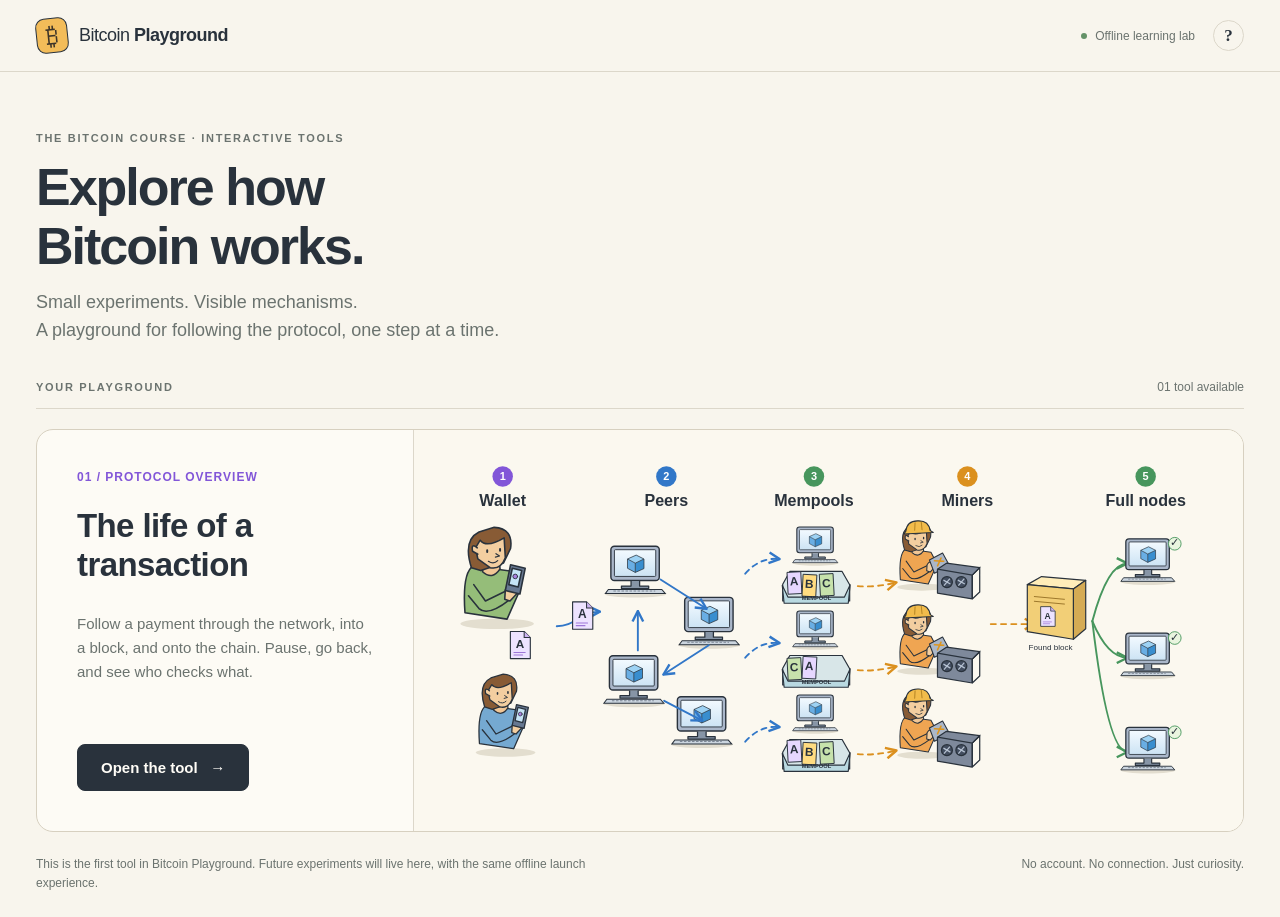
==== course-materials/bitcoin-playground/bitcoin-playground.html @ f492564c "Add offline Bitcoin Playground with animated transaction journey" ====
<!doctype html>
<html lang="en">
<head>
<!--
MIT License

Copyright (c) 2026 Davide Patti

Permission is hereby granted, free of charge, to any person obtaining a copy
of this software and associated documentation files (the "Software"), to deal
in the Software without restriction, including without limitation the rights
to use, copy, modify, merge, publish, distribute, sublicense, and/or sell
copies of the Software, and to permit persons to whom the Software is
furnished to do so, subject to the following conditions:

The above copyright notice and this permission notice shall be included in all
copies or substantial portions of the Software.

THE SOFTWARE IS PROVIDED "AS IS", WITHOUT WARRANTY OF ANY KIND, EXPRESS OR
IMPLIED, INCLUDING BUT NOT LIMITED TO THE WARRANTIES OF MERCHANTABILITY,
FITNESS FOR A PARTICULAR PURPOSE AND NONINFRINGEMENT. IN NO EVENT SHALL THE
AUTHORS OR COPYRIGHT HOLDERS BE LIABLE FOR ANY CLAIM, DAMAGES OR OTHER
LIABILITY, WHETHER IN AN ACTION OF CONTRACT, TORT OR OTHERWISE, ARISING FROM,
OUT OF OR IN CONNECTION WITH THE SOFTWARE OR THE USE OR OTHER DEALINGS IN THE
SOFTWARE.
-->
<meta charset="utf-8">
<meta name="viewport" content="width=device-width, initial-scale=1">
<meta http-equiv="Content-Security-Policy" content="default-src 'none'; script-src 'unsafe-inline'; style-src 'unsafe-inline'; img-src data:; connect-src 'none'; font-src 'none'; base-uri 'none'; form-action 'none'">
<meta name="color-scheme" content="light">
<title>Bitcoin Playground</title>
<style>:root{font-family:Arial,Helvetica,sans-serif;color:#29323c;background:#f8f5ed;font-synthesis:none;--paper:#f8f5ed;--ink:#29323c;--muted:#6b736f;--line:#dcd7ca;--purple:#8256d8;--accent:#8256d8;--wash:#eee6f8}
*{box-sizing:border-box}body{margin:0}button,a,select{-webkit-tap-highlight-color:transparent}button,select{font:inherit}button,a{touch-action:manipulation}button{cursor:pointer}a{color:inherit}button:disabled{cursor:default;opacity:.38}button:focus-visible,a:focus-visible,summary:focus-visible,select:focus-visible{outline:3px solid #3177c8;outline-offset:4px}button{border:1px solid var(--line);border-radius:8px;background:#fffdf7;color:var(--ink);padding:11px 17px;font-size:14px;font-weight:600;transition:background .15s,transform .15s}button:hover:not(:disabled){background:#eee8dc}button:active:not(:disabled){transform:translateY(1px)}.primary{background:var(--ink);color:#fffdf7;border-color:var(--ink)}.primary:hover:not(:disabled){background:#434e59}.quiet{background:transparent}.skip-link{position:absolute;z-index:20;left:12px;top:-90px;padding:12px;background:#fff}.skip-link:focus{top:10px}
.app-header{height:72px;padding:0 36px;display:flex;align-items:center;border-bottom:1px solid var(--line);gap:18px}.brand{display:flex;gap:11px;align-items:center;text-decoration:none;font-size:18px;letter-spacing:-.5px}.brand strong{font-weight:750}.brand-mark{display:grid;place-items:center;width:32px;height:35px;background:#f3bc59;color:#3d3429;border:1.5px solid var(--ink);border-radius:9px;transform:rotate(-6deg);font-size:25px;font-weight:700}.header-note{margin-left:auto;display:flex;align-items:center;gap:8px;font-size:12px;color:var(--muted)}.offline-dot{width:6px;height:6px;border-radius:50%;background:#649268}#help-button{padding:0;width:31px;height:31px;border-radius:50%;font-family:Georgia,serif;font-size:17px}main{max-width:1580px;margin:auto;padding:27px 36px 24px}main:focus{outline:0}.eyebrow{font-size:11px;line-height:1.4;font-weight:700;letter-spacing:1.7px;color:var(--muted);margin:0 0 12px}h1,h2,p{margin-top:0}h1{font-size:36px;letter-spacing:-1.15px;line-height:1.12;margin-bottom:13px}h2{font-size:26px;line-height:1.18;letter-spacing:-.6px}p{font-size:16px;line-height:1.58}.muted{color:var(--muted)}.hub-intro{padding:32px 0 28px;max-width:730px}.hub-intro h1{font-size:52px;letter-spacing:-2px}.hub-intro p:last-child{font-size:18px;color:var(--muted);max-width:560px;margin-bottom:0}.collection-label{display:flex;align-items:center;justify-content:space-between;border-bottom:1px solid var(--line);padding-bottom:13px;margin:7px 0 20px}.collection-label .eyebrow{margin:0}.collection-label span{color:var(--muted);font-size:12px}.tool-card{display:grid;grid-template-columns:minmax(275px, .75fr) 1.65fr;overflow:hidden;background:#fdfbf5;border:1px solid #d7d0c0;border-radius:17px}.tool-card-copy{padding:40px;display:flex;flex-direction:column;align-items:flex-start;border-right:1px solid var(--line)}.tool-card-copy h2{font-size:33px;max-width:260px}.tool-card-copy p{color:#6b736f;font-size:15px;margin-bottom:30px}.tool-card-copy .primary{margin-top:auto;font-size:15px;padding:14px 23px}.toy-number{font-size:12px;color:#8256d8;margin-bottom:23px;font-weight:700;letter-spacing:1px}.tool-card-art{padding:18px 20px;display:grid;align-items:center;background:#fbf8ef;overflow:hidden}.tool-card-art .scene-svg{width:100%;max-height:390px}.tool-card-art .scene-caption{display:none}.hub-bottom{display:flex;justify-content:space-between;padding-top:23px;gap:20px;font-size:12px;line-height:1.6;color:var(--muted)}.hub-bottom p{font-size:12px;margin:0;max-width:580px}
.tool-heading{display:flex;align-items:center;justify-content:space-between;gap:18px;margin:0 0 24px}.tool-heading h1{font-size:30px;margin-bottom:6px}.tool-heading .eyebrow{margin:0}.heading-actions{display:flex;gap:8px}.stepper{display:grid;grid-template-columns:repeat(9,1fr);margin-bottom:24px;border-bottom:1px solid var(--line);gap:6px}.step-tab{position:relative;border:0;border-radius:0;background:transparent;padding:0 2px 16px;text-align:left;color:var(--muted);font-size:12px;font-weight:500;display:flex;align-items:center;gap:8px;white-space:nowrap}.step-tab:hover:not(:disabled){background:transparent;color:var(--ink)}.step-tab::after{content:'';position:absolute;bottom:-1px;left:0;right:0;height:3px;background:transparent}.step-tab[aria-current="step"]::after{background:var(--accent)}.step-tab[aria-current="step"]{color:var(--ink);font-weight:700}.step-index{display:grid;place-items:center;width:25px;height:25px;border:1px solid #cbc6bb;border-radius:50%;font-size:11px;flex-shrink:0}.step-tab[aria-current="step"] .step-index{background:var(--accent);color:#fff;border-color:var(--accent)}.step-tab.complete .step-index{background:#e9e6dd;border-color:#e9e6dd}.workbench{display:grid;grid-template-columns:minmax(0,1fr) 300px;gap:26px;align-items:start}.canvas-wrap{background:#fffdf7;border:1.4px solid #cfc8b9;border-radius:15px;overflow:hidden}.canvas-meta{height:47px;display:flex;align-items:center;justify-content:space-between;padding:0 22px;border-bottom:1px solid #e7e1d4;gap:15px}.canvas-meta .eyebrow{font-size:10px;letter-spacing:1.05px;color:var(--accent);margin:0}.scene-position{color:#928c80;font-size:11px}.scene{min-height:395px;display:flex;align-items:center;justify-content:center;padding:5px 10px}.scene-svg{display:block;width:100%;height:auto;overflow:visible}.scene-svg text{fill:var(--ink);stroke:none}.scene-svg .label{font-size:19px;font-weight:700}.scene-svg .small-label{font-size:17px;font-weight:500}.scene-svg .hand-label{font-family:'Chalkboard SE','Comic Sans MS',Arial,sans-serif;font-size:22px;font-weight:700}.scene-svg .scene-caption{font-size:17px;font-weight:600;fill:#665f53}.scene-svg .big-number{font-size:28px;font-weight:700}.scene-svg .medium-number{font-size:25px;font-weight:700}.scene-svg .mono{font-family:Menlo,Consolas,monospace;font-size:17px}.scene-svg .stage-number{font-size:15px;font-weight:700;fill:white}.scene-svg .note-letter{font-size:25px;font-weight:700}.scene-svg .tray-label{font-size:12px;font-weight:700}.scene-svg .gate-label{font-size:14px}.scene-svg .tiny-check{font-size:13px;font-weight:700}.scene-svg .check-mark{font-size:24px;font-weight:700}.scene-legend{display:flex;align-items:center;gap:19px;padding:12px 22px;border-top:1px solid #e7e1d4;font-size:11px;color:#77736b;flex-wrap:wrap}.legend-item{display:flex;align-items:center;gap:6px}.legend-swatch{width:10px;height:10px;border:1px solid #8b76a5;border-radius:2px;background:#e6d7ff}.legend-swatch.blue{background:#bfdaef;border-color:#6e98b4}.legend-swatch.yellow{background:#f7daa0;border-color:#bdaa68}.narration{padding:6px 0}.narration .eyebrow{color:var(--accent);margin-bottom:11px}.narration h2{font-size:27px;margin-bottom:17px}.narration>p{color:#616a64;font-size:15px;line-height:1.65;margin-bottom:21px}.takeaway{padding:12px 0 12px 16px;border-left:3px solid var(--accent);font-size:14px;font-weight:600;line-height:1.6}.tx-status{border-top:1px solid var(--line);margin-top:22px;padding-top:17px}.tx-status .eyebrow{margin-bottom:10px;color:var(--muted);font-size:10px;letter-spacing:1.2px}.status-value{font-size:18px;font-weight:700;display:flex;align-items:center;gap:8px}.tx-dot{height:9px;width:9px;background:var(--accent);border-radius:50%}.tx-status dl{display:flex;gap:23px;margin:14px 0 0;font-size:12px}.tx-status dt{color:var(--muted);margin-bottom:5px}.tx-status dd{margin:0;font-weight:600}.scene-experiment{padding:14px 20px;min-height:54px;display:flex;align-items:center;justify-content:center;gap:11px;border-top:1px solid #e7e1d4;flex-wrap:wrap}.scene-experiment:empty{display:none}.scene-experiment button{font-size:12px;padding:9px 13px}.scene-experiment button[aria-pressed="true"]{border-color:var(--accent);background:var(--wash)}.experiment-label{font-size:12px;color:var(--muted);margin-right:2px}.transport{display:flex;align-items:center;justify-content:space-between;gap:20px;margin-top:22px}.transport-main{display:flex;align-items:center;gap:9px}.transport-main button{min-width:94px}.transport .primary{min-width:140px}.transport-options{display:flex;align-items:center;gap:16px;color:var(--muted);font-size:12px}.transport-options select{color:var(--ink);border:1px solid var(--line);background:transparent;border-radius:6px;padding:7px 8px;margin-left:5px}.keyboard-hint{font-size:11px}.progress-track{height:2px;background:#e5dfd1;margin-top:19px;overflow:hidden}.progress-fill{height:100%;background:var(--accent);width:0;transition:width .08s linear}.teaching-detail{margin-top:20px;max-width:1050px;font-size:13px;color:var(--muted)}.teaching-detail summary{cursor:pointer;font-size:12px;font-weight:600;color:#5c6660}.teaching-detail p{font-size:13px;line-height:1.65;margin:13px 0 0;max-width:940px}.tool-footer{display:flex;justify-content:space-between;margin-top:20px;color:#898578;font-size:10px;gap:12px}.check-row{animation:appear .5s both}.appear{animation:appear .7s both}@keyframes appear{from{opacity:0;transform:translateY(5px)}to{opacity:1;transform:translateY(0)}}.motion-paused *{animation-play-state:paused!important}
dialog{border:1px solid #c9c1b1;border-radius:17px;padding:35px;max-width:560px;width:calc(100% - 36px);color:var(--ink);background:var(--paper);box-shadow:0 25px 100px #29323c33}dialog::backdrop{background:#292a2866;backdrop-filter:blur(3px)}dialog h2{font-size:29px}.dialog-close{float:right;padding:0;font-size:25px;width:30px;height:30px;background:none;border:0;margin:-16px -12px 0 0}.shortcuts{display:grid;grid-template-columns:105px 1fr;gap:12px;font-size:13px;padding:20px 0;border-top:1px solid var(--line);border-bottom:1px solid var(--line)}.shortcuts dt{font-family:Menlo,monospace}.shortcuts dd{margin:0;color:var(--muted)}.fine-print{font-size:12px;color:var(--muted);line-height:1.6;margin-bottom:0}.fullscreen .app-header{display:none}.fullscreen main{padding-top:18px}.fullscreen .keyboard-hint{display:none}noscript{display:block;padding:30px}
@media(min-width:1600px){.scene{min-height:470px}.narration{padding-top:19px}.narration>p{font-size:16px}}
@media(max-width:1120px){main{padding:24px}.app-header{padding:0 24px}.workbench{grid-template-columns:minmax(0,1fr) 260px;gap:20px}.scene{min-height:340px;padding:20px 8px}.step-tab{font-size:10px;gap:5px}.step-index{width:22px;height:22px}.narration h2{font-size:24px}.narration>p{font-size:14px}.tool-card-copy{padding:30px}.tool-card-copy h2{font-size:29px}.keyboard-hint{display:none}}
@media(max-width:850px){.workbench{grid-template-columns:1fr}.narration{display:grid;grid-template-columns:1fr 1fr;gap:0 25px}.narration .eyebrow,.narration h2{grid-column:1/-1}.narration h2{margin-bottom:12px}.tx-status{margin-top:0;grid-column:2;grid-row:3/5;border-top:0;padding-top:0}.takeaway{grid-column:1}.scene{min-height:0;padding:10px}.tool-heading h1{font-size:26px}.step-tab{display:flex;flex-direction:column;gap:6px;text-align:center;font-size:9px}.stepper{gap:0}.tool-card{grid-template-columns:1fr}.tool-card-copy{border-right:0;border-bottom:1px solid var(--line);padding:26px}.tool-card-copy h2{max-width:none}.tool-card-copy p{margin-bottom:20px}.tool-card-art{min-height:220px}.hub-intro h1{font-size:42px}.hub-intro{padding-top:15px}.tool-card-copy h2{font-size:30px}.transport{gap:15px;flex-wrap:wrap}.transport-options{margin-left:auto}.canvas-meta{height:42px}}
@media(max-width:520px){main{padding:20px 14px}.app-header{height:60px;padding:0 15px}.brand{font-size:16px}.header-note{display:none}#help-button{margin-left:auto}.tool-heading{align-items:flex-start;margin-bottom:20px}.tool-heading h1{font-size:23px;max-width:190px}.heading-actions button{padding:8px 10px;font-size:11px}#fullscreen{display:none}.step-tab{font-size:8px}.step-index{width:24px;height:24px}.workbench{gap:20px}.narration{display:block}.tx-status{margin-top:20px;border-top:1px solid var(--line);padding-top:15px}.scene-legend{padding:10px 14px;font-size:9px;gap:11px}.canvas-meta{padding:0 13px}.canvas-meta .eyebrow{font-size:8px;letter-spacing:.7px}.scene-position{font-size:9px}.transport-main{width:100%;gap:7px}.transport-main button{min-width:0;flex:1;font-size:12px;padding:12px 10px}.transport-main .primary{min-width:0;flex:1.3}.transport-options{width:100%;justify-content:space-between}.hub-bottom{display:block}.hub-bottom>span{display:block;margin-top:10px}.hub-intro h1{font-size:37px}.tool-footer{flex-direction:column;gap:6px}.scene-experiment{padding:10px}.experiment-label{width:100%;text-align:center}.hub-intro p:last-child{font-size:16px}}
@media(prefers-reduced-motion:reduce){*,*::before,*::after{animation-duration:.001ms!important;transition:none!important;scroll-behavior:auto!important}}
@media(min-width:851px){.scene{height:clamp(300px,43vh,430px);min-height:0}.scene>.scene-svg{height:100%;width:100%}}
</style>
</head>
<body>
<a class="skip-link" href="#main">Skip to content</a>
<header class="app-header">
  <a class="brand" href="#hub" aria-label="Bitcoin Playground home"><span class="brand-mark" aria-hidden="true">₿</span><span>Bitcoin <strong>Playground</strong></span></a>
  <span class="header-note"><span class="offline-dot"></span> Offline learning lab</span>
  <button class="quiet" id="help-button" aria-label="Help and keyboard shortcuts">?</button>
</header>
<main id="main" tabindex="-1"></main>
<noscript>Bitcoin Playground needs JavaScript enabled in your browser. It runs entirely offline.</noscript>
<dialog id="help-dialog" aria-labelledby="help-title">
  <form method="dialog"><button class="dialog-close" aria-label="Close help">×</button></form>
  <p class="eyebrow">BITCOIN PLAYGROUND</p><h2 id="help-title">A small lab for big ideas.</h2>
  <p>Follow the transaction with <strong>Next</strong>, return with <strong>Back</strong>, or select any numbered stage. Play walks through the full sequence. Replay animates only the current stage.</p>
  <dl class="shortcuts"><dt>← / →</dt><dd>Previous / next stage</dd><dt>Space</dt><dd>Play / pause the walkthrough</dd><dt>R</dt><dd>Replay the current stage</dd><dt>Home / End</dt><dd>First / last stage</dd><dt>Esc</dt><dd>Close this help</dd></dl>
  <p class="fine-print">This is a teaching simulation of the M 1.3 protocol overview, slides 25–33. No coins, keys, network connections, or Bitcoin software are involved. Time is compressed. The proof-of-work example hashes a toy header, not a live block.</p>
</dialog>
<script>/* Deterministic teaching model. No network, keys, wallet, or Bitcoin RPC. */
(function (root) {
  'use strict';
  const TX = Object.freeze({id:'TX A', input:100000, payment:60000, change:39000, fee:1000, outpoint:'prior-tx:0'});
  const stages = [
    {name:'The whole picture',short:'Overview',slide:25,color:'purple',layer:'Bitcoin system overview',title:'One transaction. Many independent decisions.',description:'Follow Alice’s payment to Bob through wallets, peers, miners, and full nodes. Each actor has a local view. Shared history emerges from validation and proof-of-work chain selection.',takeaway:'Keep your eye on the purple transaction slip.',detail:'The diagram groups roles for clarity. In practice, one machine can perform several roles, and a wallet can connect to its own full node.'},
    {name:'Create & sign',short:'Wallet',slide:26,color:'purple',layer:'Wallet / application',title:'Alice creates and authorizes a payment.',description:'Her wallet selects a 100,000 satoshi UTXO, creates 60,000 sats for Bob and 39,000 sats of change, and signs the spend. The remaining 1,000 sats are the transaction fee.',takeaway:'The signature authorizes a proposed spend. It does not confirm it.',detail:'Inputs reference exact prior outputs (txid:vout). Outputs specify amounts and locking conditions. This example assumes a signature committing to the full transaction. No real private keys or signatures are generated here.'},
    {name:'Validate & relay',short:'Relay',slide:27,color:'blue',layer:'P2P relay + node policy',title:'A peer checks it, then tells its neighbors.',description:'Alice sends the signed transaction to a peer. Receiving nodes check it against their local state and admission policy before accepting and relaying it. The purple slips are copies of the same transaction.',takeaway:'Relaying a transaction does not establish a shared ordering.',detail:'The introductory exchange is announcement → request → transaction (inv → getdata → tx). This is a schematic, not a packet trace. Modern relay may use witness transaction identifiers. Conflicting spends can arrive in different orders at different peers.'},
    {name:'Local mempools',short:'Mempools',slide:28,color:'green',layer:'Node policy / implementation',title:'Each node has its own waiting room.',description:'Accepted, unconfirmed transactions wait in a node’s local mempool. Some peers already have Alice’s payment; another has not received it yet. Other transactions and their arrival order can differ too.',takeaway:'There is no global mempool. Local acceptance is not confirmation.',detail:'Admission, replacement, expiry, and eviction are local policy. The trays are snapshots, not a consensus ordering. The background slips B, C, and D are unrelated transactions, not conflicting spends.'},
    {name:'Build a candidate',short:'Candidate',slide:29,color:'orange',layer:'Miner selection + consensus structure',title:'A miner assembles a candidate block.',description:'A miner selects transactions from its local view, puts the coinbase first, and commits to the ordered transactions with a Merkle root. The header also links to the previous block.',takeaway:'A candidate is local and replaceable. Inclusion is the miner’s choice.',detail:'A Bitcoin header is 80 bytes: version, previous block hash, Merkle root, time, nBits, and nonce. Selection depends on fees, dependencies, and local policy. A block can have at most 4,000,000 weight units. The coinbase can claim at most the allowed subsidy plus included fees.'},
    {name:'Find proof of work',short:'Mine',slide:30,color:'orange',layer:'Bitcoin consensus',title:'Many hash attempts. One qualifying header.',description:'Miners change their candidate headers and try again. A valid proof of work has a numeric double-SHA256 hash at or below the target. The small example below uses a deliberately easy target.',takeaway:'Work is costly to find and easy to check. Success time is random.',detail:'This toy actually double-hashes a fixed 80-byte example header and varies its nonce. It is not a valid network block: the transactions, Merkle field, and target are illustrative. Bitcoin compares the full 256-bit numeric hash. There is no mining-progress percentage or predictable number of attempts.'},
    {name:'Relay the block',short:'Block relay',slide:31,color:'blue',layer:'P2P block relay',title:'The found block travels to other nodes.',description:'The successful miner announces its block. Peers obtain the data and pass it onward. A receiving node still needs to check the block before treating it as part of its accepted history.',takeaway:'Receiving a block is different from accepting it.',detail:'Compact block relay can reuse transactions a peer already has, requesting missing ones. Faster propagation reduces stale-block risk; it does not change validity rules. The animation compresses network delays.'},
    {name:'Verify independently',short:'Verify',slide:32,color:'green',layer:'Bitcoin consensus',title:'Every full node repeats the checks.',description:'Each full node checks the header and target, the transaction commitments, the spends and their authorization, and the block’s limits and coinbase reward. Proof of work alone is insufficient.',takeaway:'A mined block with invalid transactions is rejected.',detail:'Input existence and authorization are checked in the block’s branch context, including earlier transactions in the block. A valid block may still belong to a side branch. Try the invalid-block example: its proof of work is assumed valid, but an unauthorized spend makes the entire block invalid.'},
    {name:'Extend the chain',short:'History',slide:33,color:'red',layer:'Bitcoin consensus',title:'Follow the valid chain with the most work.',description:'Alice’s transaction receives its first confirmation when its block joins a node’s active chain. Descendant blocks add confirmations. A competing valid branch with more accumulated work can replace that history.',takeaway:'Confirmations reduce reversal risk; they do not create absolute finality.',detail:'Chain selection compares cumulative work among valid chains, not a vote or merely a block count. The branch exercise uses equal work per block for legibility. Its reorganization leaves TX A unspent on the new branch, so this simplified node readmits it to its mempool; real readmission also depends on validity and policy.'}
  ].map(Object.freeze);

  // SHA-256, including padding and big-endian message words (FIPS 180-4).
  const K=[0x428a2f98,0x71374491,0xb5c0fbcf,0xe9b5dba5,0x3956c25b,0x59f111f1,0x923f82a4,0xab1c5ed5,0xd807aa98,0x12835b01,0x243185be,0x550c7dc3,0x72be5d74,0x80deb1fe,0x9bdc06a7,0xc19bf174,0xe49b69c1,0xefbe4786,0x0fc19dc6,0x240ca1cc,0x2de92c6f,0x4a7484aa,0x5cb0a9dc,0x76f988da,0x983e5152,0xa831c66d,0xb00327c8,0xbf597fc7,0xc6e00bf3,0xd5a79147,0x06ca6351,0x14292967,0x27b70a85,0x2e1b2138,0x4d2c6dfc,0x53380d13,0x650a7354,0x766a0abb,0x81c2c92e,0x92722c85,0xa2bfe8a1,0xa81a664b,0xc24b8b70,0xc76c51a3,0xd192e819,0xd6990624,0xf40e3585,0x106aa070,0x19a4c116,0x1e376c08,0x2748774c,0x34b0bcb5,0x391c0cb3,0x4ed8aa4a,0x5b9cca4f,0x682e6ff3,0x748f82ee,0x78a5636f,0x84c87814,0x8cc70208,0x90befffa,0xa4506ceb,0xbef9a3f7,0xc67178f2];
  const rotr=(x,n)=>(x>>>n)|(x<<(32-n));
  function sha256(input){
    const length=input.length, padded=new Uint8Array(Math.ceil((length+9)/64)*64);
    padded.set(input);padded[length]=128;
    const dv=new DataView(padded.buffer);dv.setUint32(padded.length-4,length*8);
    const h=[0x6a09e667,0xbb67ae85,0x3c6ef372,0xa54ff53a,0x510e527f,0x9b05688c,0x1f83d9ab,0x5be0cd19];
    for(let off=0;off<padded.length;off+=64){
      const w=new Uint32Array(64);
      for(let i=0;i<16;i++)w[i]=dv.getUint32(off+4*i);
      for(let i=16;i<64;i++){const a=w[i-15],b=w[i-2];w[i]=(w[i-16]+(rotr(a,7)^rotr(a,18)^(a>>>3))+w[i-7]+(rotr(b,17)^rotr(b,19)^(b>>>10)))>>>0;}
      let [a,b,c,d,e,f,g,hh]=h;
      for(let i=0;i<64;i++){const t1=(hh+(rotr(e,6)^rotr(e,11)^rotr(e,25))+((e&f)^(~e&g))+K[i]+w[i])>>>0;const t2=((rotr(a,2)^rotr(a,13)^rotr(a,22))+((a&b)^(a&c)^(b&c)))>>>0;hh=g;g=f;f=e;e=(d+t1)>>>0;d=c;c=b;b=a;a=(t1+t2)>>>0;}
      [a,b,c,d,e,f,g,hh].forEach((v,i)=>{h[i]=(h[i]+v)>>>0;});
    }
    const out=new Uint8Array(32),v=new DataView(out.buffer);h.forEach((n,i)=>v.setUint32(4*i,n));return out;
  }
  const hex=bytes=>Array.from(bytes,b=>b.toString(16).padStart(2,'0')).join('');
  const TARGET='0fffff'+'0'.repeat(58); // compact nBits 0x200fffff
  function header(nonce){
    const b=new Uint8Array(80),v=new DataView(b.buffer);
    v.setUint32(0,0x20000000,true);
    for(let i=4;i<68;i++)b[i]=(i*17+11)%256;
    v.setUint32(68,1700000000,true);v.setUint32(72,0x200fffff,true);v.setUint32(76,nonce,true);return b;
  }
  function hashAttempt(nonce){const hash=hex(sha256(sha256(header(nonce))).reverse());return Object.freeze({nonce,hash,valid:hash<=TARGET});}
  const trials=[];
  for(let nonce=0;nonce<4096;nonce++){const trial=hashAttempt(nonce);trials.push(trial);if(trial.valid)break;}
  if(!trials.at(-1).valid)throw new Error('The deterministic example needs a winning hash.');
  function snapshot(step,options={}){
    step=Math.max(0,Math.min(8,Number.isFinite(step)?Math.floor(step):0));
    const invalid=step===7&&Boolean(options.invalid);
    const reorg=step===8&&Boolean(options.reorg);
    const descendants=step===8?Math.max(0,Math.min(3,Number(options.descendants)||0)):0;
    const confirmations=step===8&&!reorg?1+descendants:0;
    const status=step===0?'Not created':step===1?'Signed proposal':step===2?'Relaying':step===3?'Unconfirmed':step===4?'In a candidate':step===5?'Proof of work found':step===6?'Block received':invalid?'Block rejected':step===7?'Block valid':reorg?'Unconfirmed again':'Confirmed';
    return {step,tx:TX,status,confirmations,invalid,reorg,descendants,accepted:step===8&&!reorg,
      mempools:step<2?[[],[],[],[]]:step===2?[['A'],['A'],[],['A']]:step===8&&!reorg?[['B','C'],['C'],['D','B'],['B']]:[['A','B','C'],['B','A'],['C','D'],['C','A','B']],
      candidate:step>=4?['coinbase','A','B']:[],branchWork:{main:2+descendants,rival:3+descendants},
      checks:step>=7?[{label:'Header & proof of work',ok:true},{label:'Transaction commitments',ok:true},{label:'Unspent inputs & authorization',ok:!invalid},{label:'Block limits & reward',ok:true}]:[]};
  }
  const api={TX,stages,sha256,hex,header,hashAttempt,trials,TARGET,snapshot};
  if(typeof module!=='undefined'&&module.exports)module.exports=api;
  root.PlaygroundProtocol=api;
})(typeof window!=='undefined'?window:globalThis);
</script>
<script>/* Original SVG illustrations. Shared primitives keep future toys visually related. */
(function(root){
  'use strict';
  const ink='#29323c', colors={purple:'#8256d8',blue:'#3177c8',green:'#47965d',orange:'#db901e',red:'#ce5750'};
  const esc=s=>String(s).replace(/[&<>"']/g,c=>({'&':'&amp;','<':'&lt;','>':'&gt;','"':'&quot;',"'":'&#39;'}[c]));
  const text=(x,y,s,cls='label',extra='')=>`<text x="${x}" y="${y}" class="${cls}" ${extra}>${esc(s)}</text>`;
  const lines=(x,y,items,cls='label',gap=25)=>items.map((s,i)=>text(x,y+i*gap,s,cls)).join('');
  function defs(){return `<defs>
    <marker id="arrow" viewBox="0 0 10 10" refX="9" refY="5" markerWidth="7" markerHeight="7" orient="auto-start-reverse"><path d="M1 1 9 5 1 9" fill="none" stroke="context-stroke" stroke-width="1.8" stroke-linejoin="round"/></marker>
    <linearGradient id="screen" x2="0" y2="1"><stop stop-color="#f3faff"/><stop offset="1" stop-color="#cce3f4"/></linearGradient>
    <linearGradient id="paper" x2="0" y2="1"><stop stop-color="#fffef8"/><stop offset="1" stop-color="#fbf1d9"/></linearGradient>
    <symbol id="cube" viewBox="0 0 64 68"><path d="M5 17 34 4 60 17 31 31Z" fill="#9dd2f4"/><path d="M5 17 31 31 31 62 5 48Z" fill="#69aee4"/><path d="M31 31 60 17 60 49 31 62Z" fill="#398ecf"/><path d="M5 17 34 4 60 17 60 49 31 62 5 48Z M5 17 31 31 60 17 M31 31V62" fill="none" stroke="${ink}" stroke-width="2.5" stroke-linejoin="round"/></symbol>
    <symbol id="slip" viewBox="0 0 48 60"><path d="M5 3H32L44 15V56H5Z" fill="#ede3ff" stroke="${ink}" stroke-width="2.2" stroke-linejoin="round"/><path d="M32 3V15H44" fill="#cdb4f1" stroke="${ink}" stroke-width="2"/><text x="24" y="35" font-size="23" text-anchor="middle" fill="#7543c1" font-family="Arial" font-weight="700">A</text><path d="M12 44H34M12 49H29" stroke="#9d76d7" stroke-width="2" stroke-linecap="round"/></symbol>
  </defs>`;}
  function svg(content,title='Bitcoin transaction journey'){return `<svg class="scene-svg" viewBox="0 0 1080 500" role="img" aria-label="${esc(title)}" xmlns="http://www.w3.org/2000/svg">${defs()}${content}</svg>`;}
  function arrow(id,d,color='blue',dashed=false){return `<path id="${id}" d="${d}" fill="none" stroke="${colors[color]||color}" stroke-width="2.6" stroke-linecap="round" ${dashed?'stroke-dasharray="7 7"':''} marker-end="url(#arrow)"/>`;}
  function packet(path,delay=0,type='tx',dur=1.7){return `<g class="traveller" opacity="0"><animate attributeName="opacity" values="0;1;1;0" keyTimes="0;0.03;0.94;1" dur="${dur}s" begin="${delay}s" fill="freeze"/><animateMotion dur="${dur}s" begin="${delay}s" fill="freeze"><mpath href="#${path}"/></animateMotion>${type==='tx'?'<use href="#slip" x="-17" y="-22" width="34" height="43"/>':`<rect x="-17" y="-17" width="34" height="34" rx="4" fill="#f8d277" stroke="${ink}" stroke-width="2"/>`}</g>`;}
  function tx(x,y,scale=1){return `<use href="#slip" x="${x}" y="${y}" width="${48*scale}" height="${60*scale}"/>`;}
  function node(x,y,{label='',scale=1,check='',active=true}={}){return `<g transform="translate(${x} ${y}) scale(${scale})" opacity="${active?1:.4}">
    <ellipse cx="52" cy="97" rx="61" ry="7" fill="#e2ddcf"/>
    <rect x="3" y="2" width="96" height="68" rx="7" fill="#aab7ca" stroke="${ink}" stroke-width="2.8"/>
    <rect x="10" y="9" width="82" height="53" rx="2" fill="url(#screen)" stroke="${ink}" stroke-width="1.8"/>
    <use href="#cube" x="33" y="17" width="38" height="41"/>
    <path d="M43 71V81H24V86H78V81H60V71" fill="#8795a6" stroke="${ink}" stroke-width="2.5" stroke-linejoin="round"/>
    <path d="M-2 88H104L111 96H-8Z" fill="#cbd5df" stroke="${ink}" stroke-width="2"/><path d="M8 91H91" stroke="#7c8795" stroke-width="2" stroke-dasharray="5 3"/>
    ${label?text(52,122,label,'small-label','text-anchor="middle"'):''}
    ${check?`<circle cx="111" cy="13" r="14" fill="${check==='yes'?'#e9f5df':'#fce4df'}" stroke="${check==='yes'?colors.green:colors.red}" stroke-width="2"/>${text(111,19,check==='yes'?'✓':'×','check-mark','text-anchor="middle"')}`:''}
  </g>`;}
  function person(x,y,{shirt='#95bd79',miner=false,scale=1}={}){return `<g transform="translate(${x} ${y}) scale(${scale})" stroke="${ink}" stroke-width="2.7" stroke-linejoin="round" stroke-linecap="round">
    <ellipse cx="63" cy="172" rx="63" ry="9" fill="#e3decf" stroke="none"/>
    <path d="M22 73Q3 85 8 153L80 164 103 112 87 82Z" fill="${shirt}"/>
    <path d="M41 57 38 83Q55 98 68 78L66 61" fill="#f1c695"/>
    <path d="M32 15Q4 29 19 76L35 81 74 68 86 43Q91 9 58 7Z" fill="#885b35"/>
    <path d="M34 29Q45 43 75 25L77 59Q69 80 51 76L30 61 26 42Z" fill="#f3cea0"/>
    <path d="M29 42Q18 33 21 48L30 53" fill="#f3cea0"/>
    <path d="M61 52 67 56 60 58M48 65Q57 71 64 64" fill="none" stroke-width="2"/>
    <path d="M46 46V49M68 44V47" stroke-width="3.4"/>
    ${miner?'<path d="M22 28Q25 0 54 1 81 0 85 26L93 31 17 35Z" fill="#f2bc4b"/><path d="M46 6 45 25M62 4 64 24" fill="none" stroke="#b68626"/>':''}
    <path d="M23 105 43 133 78 116 84 131Q47 160 32 146L14 124" fill="${shirt}"/>
    <path d="M77 114Q84 103 90 109L99 118 85 133 76 130Z" fill="#f3cea0"/>
    ${miner?'<path d="M83 102 117 84 135 117 96 136Z" fill="#abb7c8"/><path d="M96 104 120 105M104 117 113 97" stroke="#dd961f" stroke-width="4"/>':'<path d="M86 71 111 77 102 121 77 115Z" fill="#677891"/><path d="M89 77 105 81 99 109 83 105Z" fill="#c6e4f6"/><circle cx="94" cy="91" r="4" fill="#aa80e0" stroke-width="1.5"/>'}
  </g>`;}
  function tray(x,y,slips=['A','B','C'],scale=1){return `<g transform="translate(${x} ${y}) scale(${scale})"><path d="M5 30 20 3H130L146 31V65H5Z" fill="#d8e6e8" stroke="${ink}" stroke-width="2.5" stroke-linejoin="round"/>
    ${slips.map((s,i)=>`<g transform="translate(${14+i*34} ${s==='A'?5:9}) rotate(${i%2?3:-3})"><path d="M0 0H29V46H0Z" fill="${s==='A'?'#e6d7ff':i%2?'#ffdc81':'#c7e2ac'}" stroke="${ink}" stroke-width="2"/>${text(14,28,s,'note-letter','text-anchor="middle"')}</g>`).join('')}
    <path d="M4 32 16 57H135L147 31 143 70H8Z" fill="#b9d9e1" stroke="${ink}" stroke-width="2.4" stroke-linejoin="round"/>${text(76,63,'MEMPOOL','tray-label','text-anchor="middle"')}</g>`;}
  function block(x,y,{label='BLOCK',color='#f2cf77',scale=1,withTx=false}={}){return `<g transform="translate(${x} ${y}) scale(${scale})" stroke="${ink}" stroke-width="2.5" stroke-linejoin="round">
    <path d="M0 20 30 3 123 11 97 29Z" fill="#ffedb9"/><path d="M97 29 123 11 123 113 97 135Z" fill="#d5ab54"/><path d="M0 20 97 29 97 135 0 119Z" fill="${color}"/>
    <path d="M14 45 79 51M14 55 79 61" stroke="#997328" stroke-width="2"/>
    ${withTx?'<use href="#slip" x="24" y="64" width="38" height="47"/>':`<path d="M15 73 37 76 37 99 15 96Z M51 78 75 81 75 104 51 101Z" fill="#fff3cd" stroke-width="1.7"/>`}
    ${text(49,158,label,'small-label','stroke="none" text-anchor="middle"')}
  </g>`;}
  function miner(x,y,scale=1){return `<g transform="translate(${x} ${y}) scale(${scale})">${person(0,-10,{miner:true,shirt:'#efa552',scale:.78})}<g transform="translate(81 88)" stroke="${ink}" stroke-width="2.5"><path d="M0 0 18 -12 85 -3 70 12 70 60 0 48Z" fill="#7e899b" stroke-linejoin="round"/><path d="M0 0 70 12 85 -3 85 46 70 60M70 12V60" fill="none"/>${[19,48].map(a=>`<circle cx="${a}" cy="26" r="11" fill="#424d5f"/><path d="M${a-7} 22  ${a+7} 30M${a+6} 19 ${a-6} 33" stroke="#b5c1d1"/>`).join('')}</g></g>`;}
  function caption(s){return text(540,474,s,'scene-caption','text-anchor="middle"');}
  function overview(){
    let out='';
    const headings=[[94,'Wallet','purple'],[318,'Peers','blue'],[520,'Mempools','green'],[730,'Miners','orange'],[974,'Full nodes','green']];
    out+=headings.map(([x,s,c],i)=>`<circle cx="${x}" cy="39" r="14" fill="${colors[c]}"/>${text(x,44,i+1,'stage-number','text-anchor="middle"')}${text(x,79,s,'hand-label','text-anchor="middle"')}`).join('');
    out+=arrow('o1','M168 244C194 244 197 225 227 224','blue');
    [[280,165],[381,235],[278,315],[371,371]].forEach(([x,y],i)=>{out+=node(x-40,y-32,{scale:.69});});
    out+=arrow('o2','M310 180L373 220','blue')+arrow('o3','M376 270L314 310','blue')+arrow('o4','M279 277V223','blue')+arrow('o5','M315 346L367 373','blue');
    out+=person(36,103,{scale:.8})+person(57,305,{scale:.65,shirt:'#75a9d1'})+tx(101,249,.7);
    [127,242,357].forEach((y,i)=>{out+=arrow('om'+i,`M426 ${y+45}Q446 ${y+22} 473 ${y+25}`,'blue',true);out+=node(495,y-20,{scale:.52});out+=tray(474,y+40,i===1?['C','A']:['A','B','C'],.65);out+=arrow('mm'+i,`M580 ${y+62}Q605 ${y+64} 633 ${y+57}`,'orange',true);out+=miner(634,y-21,.68);});
    out+=arrow('win','M762 241H823','orange',true)+block(812,174,{withTx:true,scale:.65,label:'Found block'});
    [123,252,381].forEach((y,i)=>{out+=arrow('verify'+i,`M901 237Q922 ${y+35} 949 ${y+35}`,'green');out+=node(945,y,{scale:.62,check:'yes'});});
    out+=packet('o1',.2)+packet('o2',1.3)+packet('om1',2.1)+packet('mm1',3)+packet('win',4,'block')+packet('verify1',5,'block');
    return svg(out+caption('A payment becomes history through local checks and accumulated work.'));
  }
  function wallet(){return svg(`
    ${person(38,162,{scale:1.25})}${text(118,408,'ALICE','hand-label','text-anchor="middle"')}
    ${arrow('w1','M222 254H284','purple')}
    <g class="appear"><rect x="305" y="91" width="205" height="289" rx="11" fill="url(#paper)" stroke="${ink}" stroke-width="2.4"/>
    ${text(328,128,'ONE INPUT','hand-label')}${text(328,174,'100,000 sats','big-number')}${lines(328,209,['Unspent output','prior-tx:0'],'small-label',22)}
    <path d="M328 246H488" stroke="#d2c9b6"/>${text(328,280,'AUTHORIZED','small-label')}
    <g transform="translate(335 304)" stroke="#8256d8" stroke-width="3" fill="#e7d9fd"><circle cx="14" cy="14" r="14"/><path d="M29 8H83L91 16 83 24 75 18 69 24 62 18H29Z"/><circle cx="10" cy="14" r="3"/></g></g>
    ${arrow('w2','M532 230H591','purple')}${tx(541,151,1)}
    <rect x="616" y="91" width="234" height="125" rx="11" fill="#e9f2e1" stroke="${ink}" stroke-width="2.4"/>
    ${text(639,127,'BOB’S OUTPUT','hand-label')}${text(639,173,'60,000 sats','big-number')}
    <rect x="616" y="237" width="234" height="95" rx="11" fill="#eef0f9" stroke="${ink}" stroke-width="2.4"/>
    ${text(639,272,'CHANGE TO ALICE','hand-label')}${text(639,309,'39,000 sats','medium-number')}
    ${text(626,373,'Fee = 1,000 sats','small-label')}
    ${person(892,163,{shirt:'#7eadd2',scale:1.12})}${text(962,398,'BOB','hand-label','text-anchor="middle"')}
    ${packet('w1',.1)}${packet('w2',1.7)}${caption('100,000 in = 60,000 payment + 39,000 change + 1,000 fee')}
  `,'Alice authorizes a transaction spending 100,000 sats, paying Bob 60,000 and returning 39,000 as change, with a 1,000 sat fee.');}
  function relay(){let out=person(32,158,{scale:1.1})+text(100,394,'ALICE','hand-label','text-anchor="middle"');
    const positions=[[285,193],[555,80],[553,307],[866,191]];
    [['r0','M195 252H276'],['r1','M401 211Q462 117 547 125'],['r2','M402 255Q462 352 546 352'],['r3','M672 128Q790 128 858 217'],['r4','M671 353Q784 365 857 262']].forEach(([id,d],i)=>{out+=arrow(id,d,i===2||i===4?'#c6c9c8':'blue',i>0);if(i!==2&&i!==4)out+=packet(id,i*.85);});
    positions.forEach(([x,y],i)=>{out+=node(x,y,{label:`NODE ${i+1}`,check:i===2?'':'yes',active:i!==2});if(i!==2)out+=tx(x+111,y+44,.56);});
    out+=text(485,222,'announce','small-label')+text(494,251,'request','small-label')+text(477,280,'send transaction','small-label');
    return svg(out+caption('Each receiver checks the transaction before accepting and relaying it.'));}
  function mempools(state){let out='';const nodes=[[237,58],[690,58],[237,270],[690,270]];
    out+=arrow('m0','M406 153H665','blue')+arrow('m1','M685 351H422','blue')+arrow('m2','M345 252V225','blue');
    nodes.forEach(([x,y],i)=>{out+=`<g class="check-row" style="animation-delay:${i*.25}s"><rect x="${x-24}" y="${y-8}" width="206" height="173" rx="20" fill="#edf3e5" stroke="#bfd2b0" stroke-width="1.4"/>`;out+=node(x+35,y,{scale:.56});out+=text(x+5,y+70,'NODE '+(i+1),'small-label');out+=tray(x+2,y+83,state.mempools[i],.98)+'</g>';});
    out+=text(530,90,'LOCAL VIEWS','hand-label','text-anchor="middle"');
    return svg(out+caption('Purple A is Alice’s payment. Node 3 has not received it in this snapshot.'));}
  function candidate(){return svg(`
    ${node(81,74,{label:'MINER’S NODE',scale:.9})}${tray(57,218,['A','B','C'],1.2)}
    ${arrow('c1','M250 276H337','orange')}${packet('c1',.3)}
    ${miner(333,125,1.2)}${text(425,369,'SELECT + ORDER','hand-label','text-anchor="middle"')}
    ${arrow('c2','M533 244H609','orange')}${packet('c2',1.7)}
    <g class="appear"><rect x="637" y="45" width="359" height="377" rx="16" fill="#fffef9" stroke="${ink}" stroke-width="2.5"/>
    ${text(662,82,'CANDIDATE BLOCK','hand-label')}
    <rect x="658" y="102" width="317" height="110" rx="8" fill="#e3effa" stroke="#5e91c9" stroke-width="1.8"/>
    ${text(679,131,'80-BYTE HEADER','label')}${lines(679,163,['version · previous block hash','Merkle root · time · nBits · nonce'],'small-label',23)}
    <rect x="658" y="231" width="317" height="39" rx="6" fill="#f9e5b5"/>
    ${text(675,256,'1   coinbase: subsidy + fees','small-label')}
    <rect x="658" y="280" width="317" height="51" rx="6" fill="#eadefb" stroke="#9d7cce" stroke-width="1.5"/>
    ${text(675,311,'2   TX A: Alice pays Bob','label')}
    <rect x="658" y="341" width="317" height="39" rx="6" fill="#f1efea"/>${text(675,367,'3   TX B: another payment','small-label')}
    ${text(680,406,'Transaction order is committed.','small-label')}</g>
    ${caption('The coinbase comes first. Parents must precede transactions that spend them.')}
  `);}
  function mining(trials){const last=trials.at(-1);return svg(`
    ${miner(90,152,1.5)}${text(226,409,'MANY ATTEMPTS','hand-label','text-anchor="middle"')}
    ${arrow('h1','M379 278H453','orange')}
    <rect x="485" y="69" width="481" height="336" rx="15" fill="#fffefb" stroke="${ink}" stroke-width="2.5"/>
    ${text(513,107,'80-BYTE TOY HEADER','hand-label')}${text(513,145,'nonce','small-label')}${text(596,145,last.nonce,'mono hash-nonce')}
    <path d="M513 167H938" stroke="#d7cfbf"/>
    ${text(513,198,'DOUBLE SHA-256','small-label')}${text(513,234,last.hash.slice(0,28),'mono hash-display')}${text(513,262,last.hash.slice(28),'mono hash-tail')}
    ${text(513,306,'target  0fffff'+'0'.repeat(10)+'…','mono')}
    <rect x="513" y="335" width="425" height="44" rx="7" fill="#e6f0dc"/>
    ${text(532,363,'✓  Hash ≤ target: proof of work found','label hash-verdict')}
    ${caption('Real SHA256d; illustrative header and easy target. No Bitcoin network is involved.')}
  `);}
  function blockRelay(){let out=miner(29,161,1.05)+block(229,192,{withTx:true,scale:.65,label:'Found block'});
    const coords=[[459,194],[717,57],[718,337],[924,196]];
    [['br0','M327 245H439'],['br1','M554 215Q620 107 706 104'],['br2','M554 274Q620 383 705 383'],['br3','M817 107Q900 118 929 188'],['br4','M819 380Q900 366 928 310']].forEach(([id,d],i)=>{out+=arrow(id,d,'blue',true)+packet(id,i*.8,'block');});
    coords.forEach(([x,y],i)=>{out+=node(x,y,{label:'NODE '+(i+1),scale:.84});out+=block(x+75,y+57,{withTx:true,scale:.25,label:''});});
    return svg(out+caption('The block is received at different times. Its contents still need validation.'));}
  function verify(state){return svg(`
    ${block(77,147,{withTx:true,color:state.invalid?'#ef9b8d':'#cfdda8',scale:1.24,label:state.invalid?'UNAUTHORIZED SPEND':'FOUND BLOCK'})}
    <circle cx="218" cy="178" r="28" fill="#f5cf6a" stroke="${ink}" stroke-width="2.2"/>${text(218,184,'PoW','label','text-anchor="middle"')}
    ${arrow('v1','M265 250H327',state.invalid?'red':'green')}
    <path d="M352 368V165a126 126 0 0 1 252 0V368Z" fill="#e4dfd5" stroke="${ink}" stroke-width="3"/>
    <path d="M380 368V169a98 98 0 0 1 196 0V368Z" fill="#fffdf8" stroke="${ink}" stroke-width="2.4"/>
    ${text(478,170,'CONSENSUS','hand-label','text-anchor="middle"')}${text(478,200,'CHECKS','hand-label','text-anchor="middle"')}
    ${state.checks.map((c,i)=>`<g class="check-row" style="animation-delay:${i*.45}s"><circle cx="397" cy="${235+i*31}" r="8" fill="${c.ok?'#e1efd5':'#f8d4ce'}"/>${text(397,240+i*31,c.ok?'✓':'×','tiny-check','text-anchor="middle"')}${text(415,240+i*31,['Header & PoW','Commitments','Authorization','Limits & reward'][i],'gate-label')}</g>`).join('')}
    ${arrow('v2','M631 250H710',state.invalid?'red':'green')}
    ${node(777,143,{scale:1.3,check:state.invalid?'no':'yes'})}
    <rect x="740" y="318" width="238" height="57" rx="9" fill="${state.invalid?'#f8d6cd':'#deedd0'}" stroke="${state.invalid?colors.red:colors.green}" stroke-width="2"/>
    ${text(859,354,state.invalid?'REJECT BLOCK':'VALID BLOCK','hand-label','text-anchor="middle"')}
    ${caption(state.invalid?'Even valid proof of work cannot authorize an invalid spend.':'The same rules are checked independently by every full node.')}
  `);}
  function chain(state){
    const small=(x,y,label,color,withTx=false)=>block(x,y,{label,color,withTx,scale:.47});
    let out=text(93,221,'SHARED PAST','small-label')+small(86,245,'', '#d0d4d7')+small(184,245,'','#d0d4d7');
    out+=arrow('ch0','M147 280H179','#8a9196')+arrow('ch1','M247 271Q281 271 302 166',state.reorg?'#b7b3a9':'green');
    const count=1+state.descendants;
    for(let i=0;i<count;i++){const x=310+i*122;out+=small(x,128,i===0?'TX A':'+'+i,state.reorg?'#d4d6cb':'#a9cb82',i===0);if(i<count-1)out+=arrow('cha'+i,`M${x+62} 163H${x+114}`,state.reorg?'#b7b3a9':'green');}
    out+=text(310,87,state.reorg?'FORMER ACTIVE BRANCH':'ACTIVE BRANCH','hand-label');
    out+=text(310,239,`${count} confirmation${count===1?'':'s'} before any reorganization`,'small-label');
    if(state.reorg){out+=arrow('fork','M247 293Q279 293 302 335','red');for(let i=0;i<count+1;i++){const x=310+i*122;out+=small(x,304,'','#edaa89');if(i<count)out+=arrow('chr'+i,`M${x+62} 339H${x+114}`,'red');}out+=text(310,290,'NEW ACTIVE BRANCH: MORE WORK','hand-label');out+=text(310,408,'TX A is absent here. Its input is still unspent in this example.','small-label');}
    else{out+=`<path d="M249 293Q279 329 312 344H580" fill="none" stroke="#c9c3b6" stroke-width="2" stroke-dasharray="6 7"/>`;out+=text(320,382,'A competing valid branch can appear.','small-label');}
    out+=caption(state.reorg?'The reorganization removes TX A’s confirmations. In this example it returns to the mempool.':'Each later block adds work above Alice’s payment. Reversal risk remains nonzero.');return svg(out);
  }
  function render(state){return [overview,wallet,relay,()=>mempools(state),candidate,()=>mining(root.PlaygroundProtocol.trials),blockRelay,()=>verify(state),()=>chain(state)][state.step]();}
  root.PlaygroundArt={render,overview,esc,colors};
})(typeof window!=='undefined'?window:globalThis);
</script>
<script>(function(){
  'use strict';
  const P=window.PlaygroundProtocol,A=window.PlaygroundArt,main=document.querySelector('main');
  // Add future tools here. Each tool owns its route and can reuse the artwork/model conventions.
  const tools=[{id:'transaction',title:'The life of a transaction',description:'Follow a payment through the network, into a block, and onto the chain. Pause, go back, and see who checks what.',render:renderTool}];
  let step=0,playing=false,animating=false,elapsed=0,lastTime=0,speed=1,raf=0;
  let options={invalid:false,reorg:false,descendants:0};
  const reduced=window.matchMedia('(prefers-reduced-motion: reduce)');
  const duration=7200;
  const $=id=>document.getElementById(id);
  const icon={back:'←',next:'→',play:'▶',pause:'Ⅱ'};
  document.querySelector('.skip-link').onclick=e=>{e.preventDefault();main.focus({preventScroll:true});};
  function stop(){playing=false;animating=false;cancelAnimationFrame(raf);raf=0;document.querySelector('.scene-svg')?.pauseAnimations?.();}
  function hub(){stop();document.title='Bitcoin Playground';document.documentElement.style.setProperty('--accent','#8256d8');
    main.innerHTML=`<section class="hub-intro"><p class="eyebrow">THE BITCOIN COURSE · INTERACTIVE TOOLS</p><h1>Explore how<br>Bitcoin works.</h1><p>Small experiments. Visible mechanisms.<br>A playground for following the protocol, one step at a time.</p></section>
    <div class="collection-label"><p class="eyebrow">YOUR PLAYGROUND</p><span>${String(tools.length).padStart(2,'0')} tool${tools.length===1?'':'s'} available</span></div>
    ${tools.map((tool,i)=>`<article class="tool-card"><div class="tool-card-copy"><div class="toy-number">${String(i+1).padStart(2,'0')} / PROTOCOL OVERVIEW</div><h2>${tool.title}</h2><p>${tool.description}</p><button class="primary" data-launch="${tool.id}">Open the tool &nbsp; →</button></div><div class="tool-card-art" aria-hidden="true">${A.overview()}</div></article>`).join('')}
    <div class="hub-bottom"><p>This is the first tool in Bitcoin Playground. Future experiments will live here, with the same offline launch experience.</p><span>No account. No connection. Just curiosity.</span></div>`;
    main.querySelectorAll('[data-launch]').forEach(b=>b.addEventListener('click',()=>{options={invalid:false,reorg:false,descendants:0};location.hash=b.dataset.launch+'/0';}));
    if(reduced.matches)document.querySelector('.scene-svg')?.pauseAnimations?.();
  }
  function renderTool({continuePlaying=false}={}){
    cancelAnimationFrame(raf);const s=P.stages[step],state=P.snapshot(step,options);
    const color=A.colors[s.color];document.documentElement.style.setProperty('--accent',color);document.documentElement.style.setProperty('--wash',color+'17');
    document.title=`${s.name} · Bitcoin Playground`;
    main.innerHTML=`<div class="tool-heading"><div><p class="eyebrow" style="margin-bottom:8px">TOOL 01 · PROTOCOL OVERVIEW</p><h1>The life of a transaction</h1></div><div class="heading-actions"><button class="quiet" id="fullscreen" aria-pressed="false">⛶ &nbsp; Focus</button><button class="quiet" id="hub">← Playground</button></div></div>
      <nav class="stepper" aria-label="Transaction stages">${P.stages.map((t,i)=>`<button class="step-tab ${i<step?'complete':''}" data-step="${i}" ${i===step?'aria-current="step"':''} aria-label="Step ${i+1}: ${t.name}"><span class="step-index">${String(i+1).padStart(2,'0')}</span>${t.short}</button>`).join('')}</nav>
      <div class="workbench"><div class="canvas-wrap"><div class="canvas-meta"><p class="eyebrow">${s.layer}</p><span class="scene-position">M 1.3 / SLIDE ${s.slide}</span></div><div class="scene" id="scene">${A.render(state)}</div><div class="scene-experiment" id="experiment">${experimentControls()}</div><div class="scene-legend"><span class="legend-item"><i class="legend-swatch"></i> Alice’s transaction</span><span class="legend-item"><i class="legend-swatch blue"></i> Independent node</span><span class="legend-item"><i class="legend-swatch yellow"></i> Candidate / block</span></div></div>
      <aside class="narration" aria-live="polite" aria-atomic="true"><p class="eyebrow">STEP ${String(step+1).padStart(2,'0')} OF 09 · ${s.short.toUpperCase()}</p><h2>${s.title}</h2><p>${s.description}</p><div class="takeaway">${s.takeaway}</div><div class="tx-status"><p class="eyebrow">TRACKING ALICE’S PAYMENT · TX A</p><div class="status-value"><span class="tx-dot"></span><span id="tx-status">${state.status}</span></div><dl><div><dt>Payment</dt><dd>60,000 sats</dd></div><div><dt>Confirmations</dt><dd id="confirmations">${state.confirmations}</dd></div></dl></div></aside></div>
      <div class="transport"><div class="transport-main"><button id="previous" ${step===0?'disabled':''}>${icon.back} &nbsp; Back</button><button id="play" class="primary">${icon.play} &nbsp; Play</button><button id="next" ${step===8?'disabled':''}>Next &nbsp; ${icon.next}</button></div><div class="transport-options"><button class="quiet" id="replay">↻ &nbsp; Replay step</button><label>Speed <select id="speed" aria-label="Playback speed"><option value="0.5">0.5×</option><option value="1">1×</option><option value="1.5">1.5×</option><option value="2">2×</option></select></label><span class="keyboard-hint">← → step &nbsp; / &nbsp; Space play</span></div></div>
      <div class="progress-track" aria-hidden="true"><div id="progress" class="progress-fill"></div></div>
      <details class="teaching-detail"><summary>Look closer · mechanism and teaching notes</summary><p>${s.detail}</p></details>
      <footer class="tool-footer"><span>Teaching simulation · time compressed · no live Bitcoin network</span><span>Bitcoin Playground / 1.0</span></footer>`;
    $('speed').value=String(speed);
    $('hub').onclick=()=>{location.hash='hub';};
    $('previous').onclick=()=>go(step-1);
    $('next').onclick=()=>go(step+1);
    $('play').onclick=togglePlay;
    $('replay').onclick=()=>{playing=false;beginAnimation();updatePlay();};
    $('speed').onchange=e=>{speed=Number(e.target.value);};
    $('fullscreen').onclick=()=>{document.body.classList.toggle('fullscreen');$('fullscreen').setAttribute('aria-pressed',String(document.body.classList.contains('fullscreen')));$('fullscreen').textContent=document.body.classList.contains('fullscreen')?'⛶  Exit focus':'⛶  Focus';};
    $('fullscreen').setAttribute('aria-pressed',String(document.body.classList.contains('fullscreen')));
    if(document.body.classList.contains('fullscreen'))$('fullscreen').textContent='⛶  Exit focus';
    main.querySelectorAll('[data-step]').forEach(b=>b.onclick=()=>go(Number(b.dataset.step)));
    if($('invalid'))$('invalid').onclick=()=>{options.invalid=!options.invalid;refreshExperiment();};
    if($('add-confirmation'))$('add-confirmation').onclick=()=>{options.descendants=Math.min(3,options.descendants+1);options.reorg=false;refreshExperiment();};
    if($('fork'))$('fork').onclick=()=>{options.reorg=!options.reorg;refreshExperiment();};
    if($('reset-chain'))$('reset-chain').onclick=()=>{options.descendants=0;options.reorg=false;refreshExperiment();};
    playing=continuePlaying;
    beginAnimation();updatePlay();
  }
  function experimentControls(){
    if(step===5)return '<span class="experiment-label">An intentionally easy hash puzzle · use Replay step to watch the trials again</span>';
    if(step===7)return `<span class="experiment-label">What if a mined block breaks a rule?</span><button id="invalid" aria-pressed="${options.invalid}">${options.invalid?'Restore the valid example':'Try an invalid spend'}</button>`;
    if(step===8)return `<button id="add-confirmation" ${options.descendants===3||options.reorg?'disabled':''}>+ Add a confirmation</button><button id="fork" aria-pressed="${options.reorg}">${options.reorg?'Return to original branch':'Show a reorganization'}</button><button class="quiet" id="reset-chain">Reset chain</button>`;
    return '';
  }
  function refreshExperiment(){playing=false;renderTool();document.querySelector('#experiment button:not(:disabled)')?.focus({preventScroll:true});}
  function go(n,autoplay=false){
    const next=Math.max(0,Math.min(8,n));if(next===step&&!autoplay)return;
    playing=autoplay;options={invalid:false,reorg:false,descendants:0};step=next;
    history.replaceState(null,'','#transaction/'+step);
    renderTool({continuePlaying:autoplay});
  }
  function updatePlay(){if($('play')){$('play').innerHTML=playing?`${icon.pause} &nbsp; Pause`:`${icon.play} &nbsp; ${step===8?'Play again':'Play'}`;$('play').setAttribute('aria-label',playing?'Pause walkthrough':step===8?'Play walkthrough again':'Play walkthrough');}}
  function beginAnimation(){
    cancelAnimationFrame(raf);
    document.querySelector('#scene')?.classList.remove('motion-paused');
    elapsed=0;lastTime=0;animating=!reduced.matches;
    const svg=document.querySelector('#scene svg');svg?.pauseAnimations?.();svg?.setCurrentTime?.(reduced.matches?8:0);
    if(step===5)updateMining(reduced.matches?1:0);
    if(!animating&&!playing){$('progress').style.width='100%';return;}
    raf=requestAnimationFrame(tick);
  }
  function tick(now){
    if(!lastTime)lastTime=now;const delta=Math.min(now-lastTime,100);lastTime=now;
    elapsed+=delta*speed;
    const progress=Math.min(1,elapsed/duration);
    if(animating){document.querySelector('#scene svg')?.setCurrentTime?.(progress*7);if(step===5)updateMining(progress);}
    if($('progress'))$('progress').style.width=(progress*100)+'%';
    if(progress>=1){animating=false;if(playing&&step<8){go(step+1,true);return;}playing=false;updatePlay();return;}
    if(animating||playing)raf=requestAnimationFrame(tick);
  }
  function updateMining(progress){
    const trial=P.trials[Math.min(P.trials.length-1,Math.floor(progress*P.trials.length))];
    const nonce=document.querySelector('.hash-nonce'),hash=document.querySelector('.hash-display'),tail=document.querySelector('.hash-tail'),verdict=document.querySelector('.hash-verdict');
    if(!nonce)return;nonce.textContent=trial.nonce;hash.textContent=trial.hash.slice(0,28);tail.textContent=trial.hash.slice(28);verdict.textContent=trial.valid?'✓  Hash ≤ target: proof of work found':'↻  Hash above target. Try another nonce.';
    $('tx-status').textContent=trial.valid?'Proof of work found':'Searching for proof of work';
  }
  function togglePlay(){
    if(playing){playing=false;animating=false;cancelAnimationFrame(raf);document.querySelector('#scene')?.classList.add('motion-paused');updatePlay();return;}
    if(step===8){options={invalid:false,reorg:false,descendants:0};go(0,true);return;}
    playing=true;document.querySelector('#scene')?.classList.remove('motion-paused');
    if(elapsed>=duration){go(step+1,true);return;}
    animating=!reduced.matches;lastTime=0;cancelAnimationFrame(raf);raf=requestAnimationFrame(tick);updatePlay();
  }
  function route(){
    stop();document.body.classList.remove('fullscreen');
    const match=location.hash.match(/^#([a-z-]+)(?:\/(\d+))?$/),tool=match&&tools.find(t=>t.id===match[1]);
    if(!tool){hub();return;}
    step=Math.min(8,Number(match[2])||0);options={invalid:false,reorg:false,descendants:0};tool.render();
  }
  $('help-button').onclick=()=>{$('help-dialog').showModal();if(playing)togglePlay();};
  document.addEventListener('keydown',e=>{
    if($('help-dialog').open||!$('next')||e.metaKey||e.ctrlKey||e.altKey||e.target.closest('input,select,textarea,[contenteditable]'))return;
    // Native buttons retain Space/Enter semantics; shortcuts work elsewhere on the page.
    if(e.code==='Space'&&e.target.closest('button,summary,a'))return;
    const handlers={ArrowRight:()=>go(step+1),ArrowLeft:()=>go(step-1),Home:()=>go(0),End:()=>go(8),KeyR:()=>{playing=false;beginAnimation();updatePlay();},Space:togglePlay};
    const handler=handlers[e.code];if(handler){e.preventDefault();handler();}
  });
  document.addEventListener('visibilitychange',()=>{if(document.hidden){if(playing)togglePlay();animating=false;cancelAnimationFrame(raf);}});
  reduced.addEventListener('change',()=>{if($('scene'))renderTool();else hub();});
  window.addEventListener('hashchange',route);
  // Read-only state hook is useful for repeatable classroom/browser QA.
  window.BitcoinPlayground={getState:()=>({tool:$('scene')?'transaction':'hub',...P.snapshot(step,options),playing,speed}),version:'1.0.0'};
  route();
})();
</script>
</body>
</html>
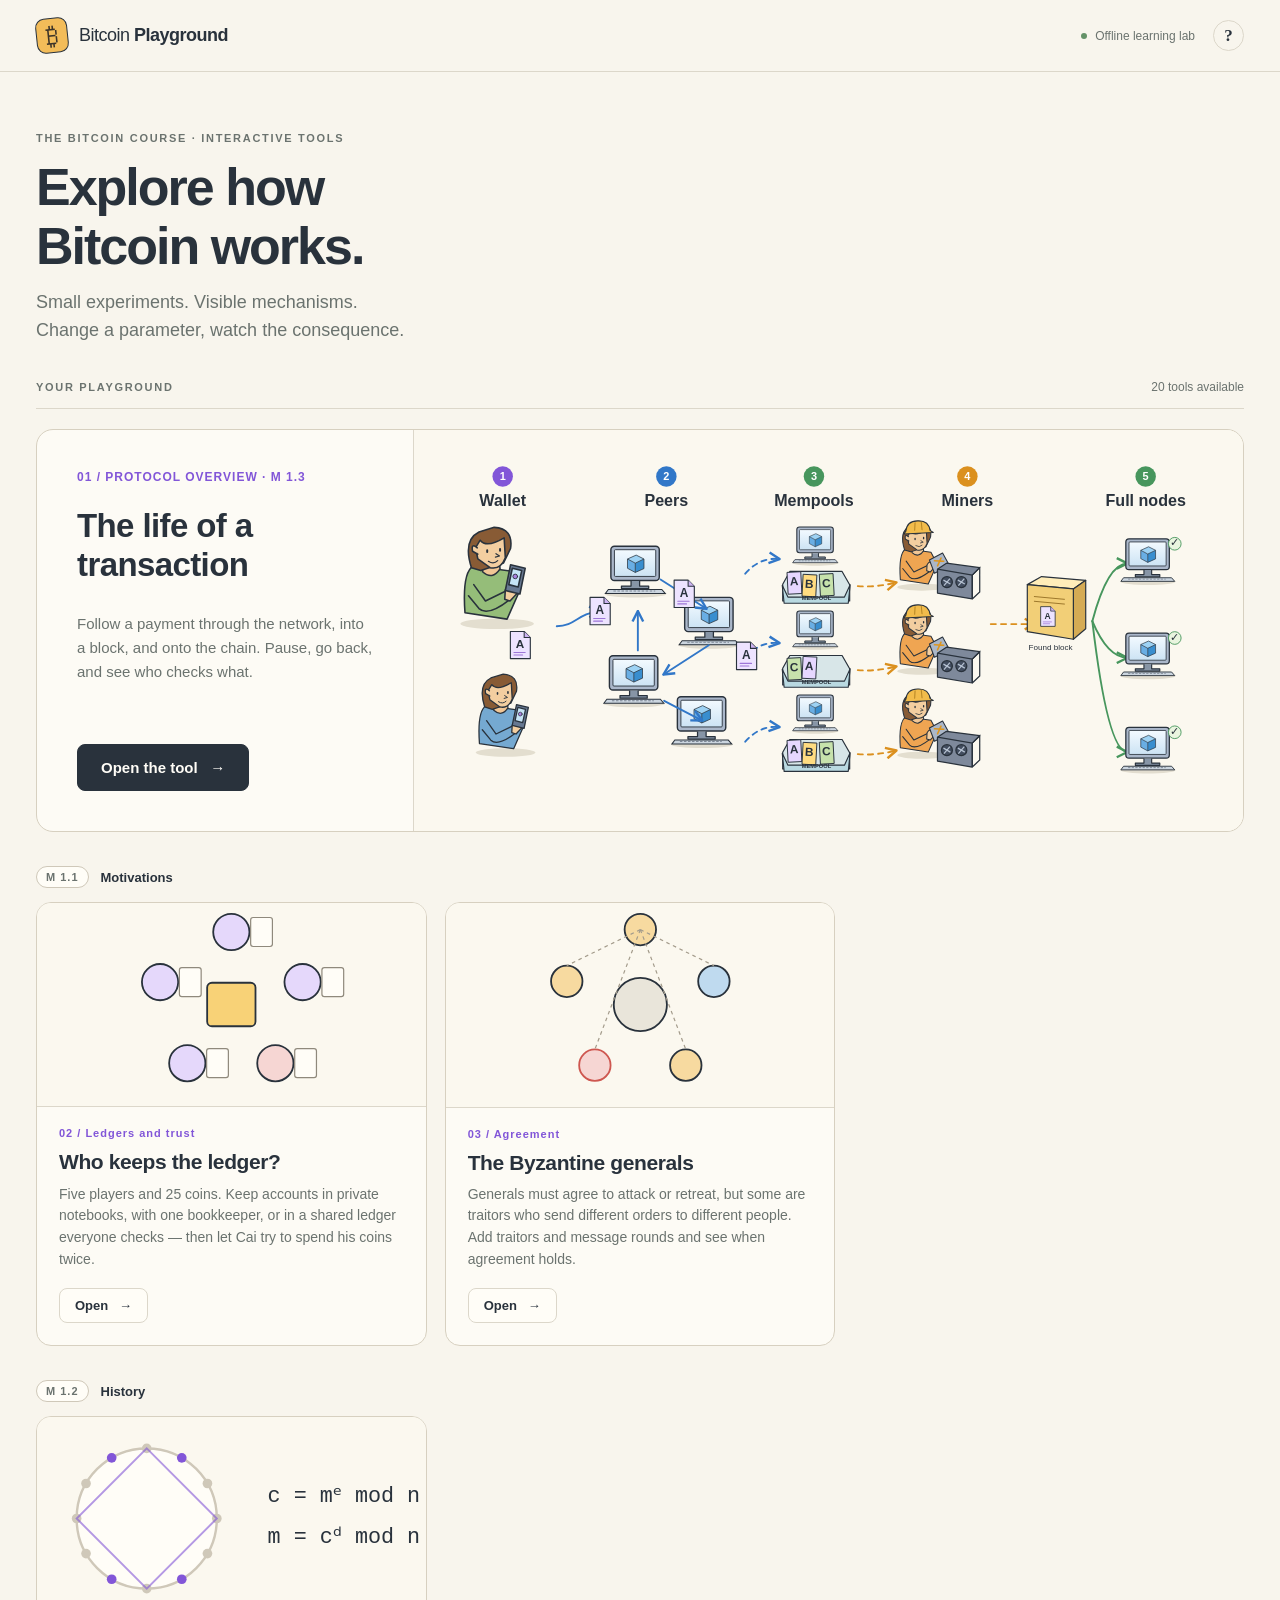
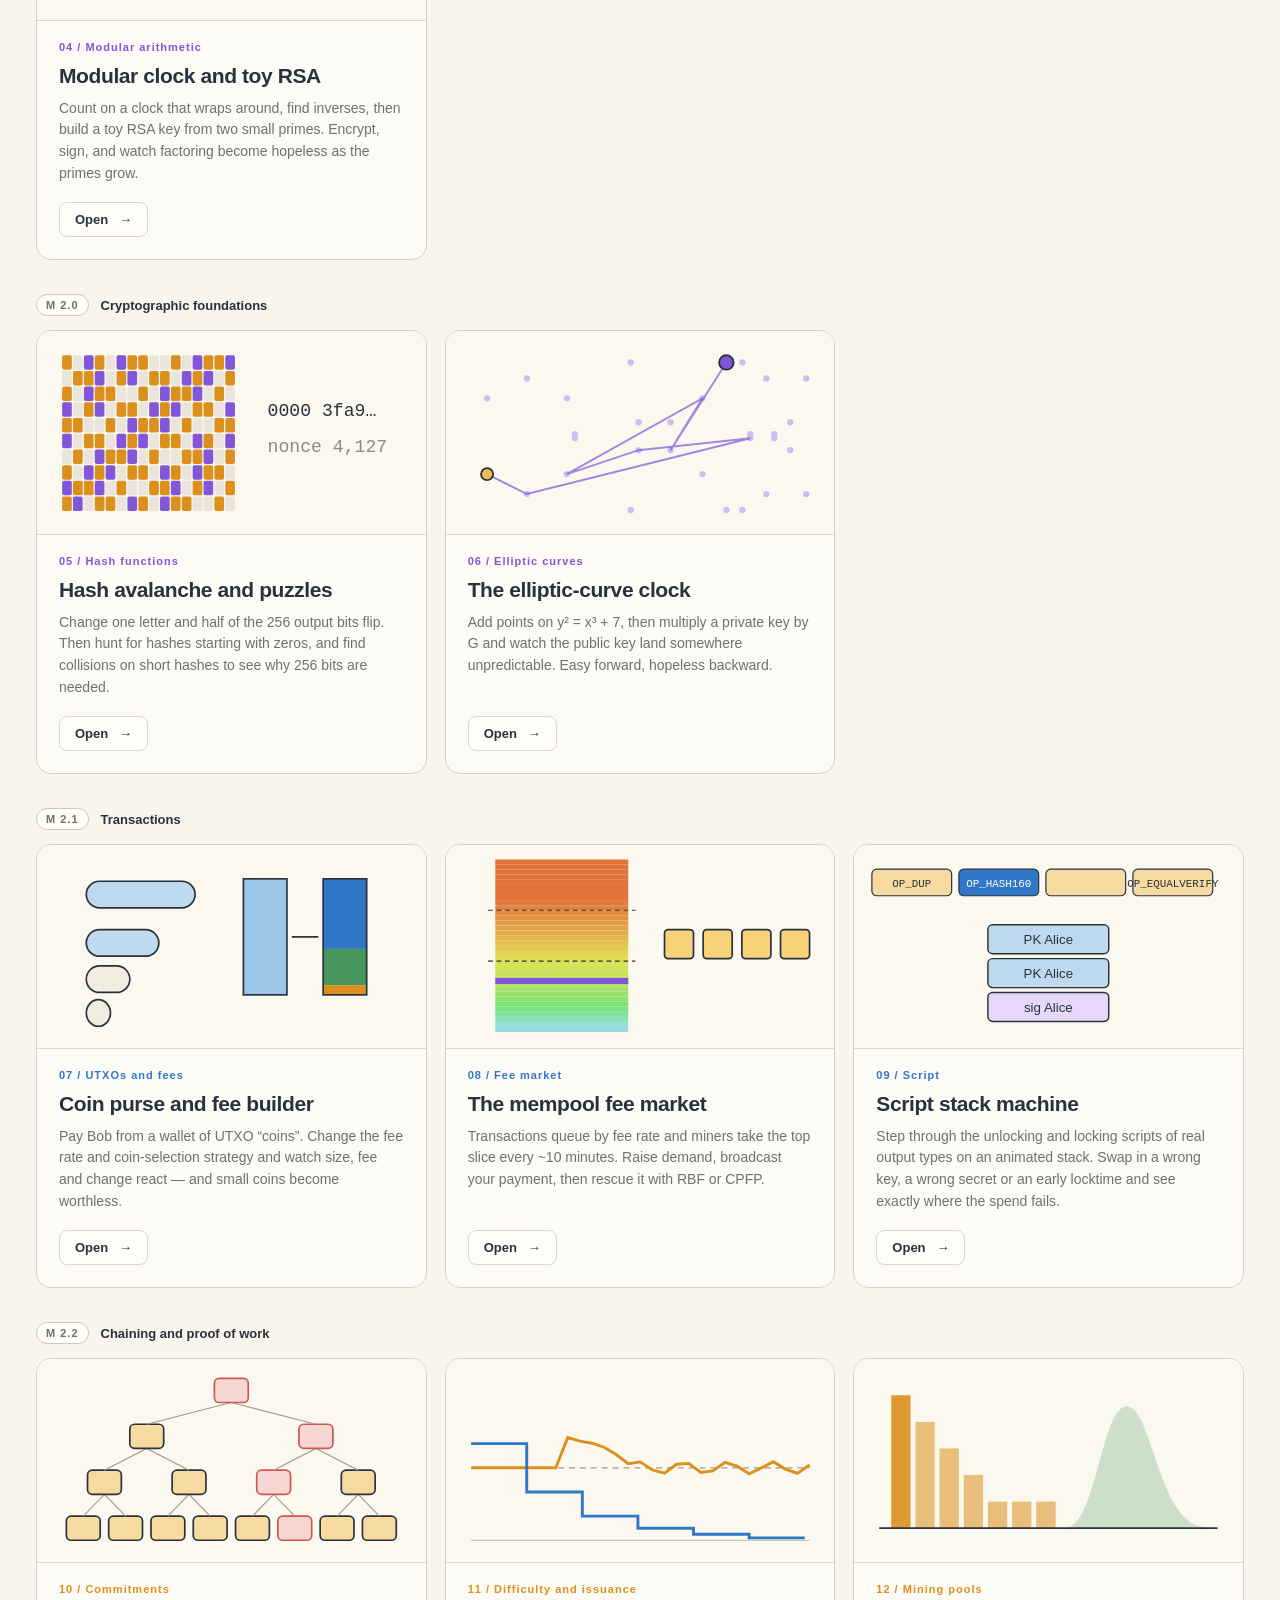
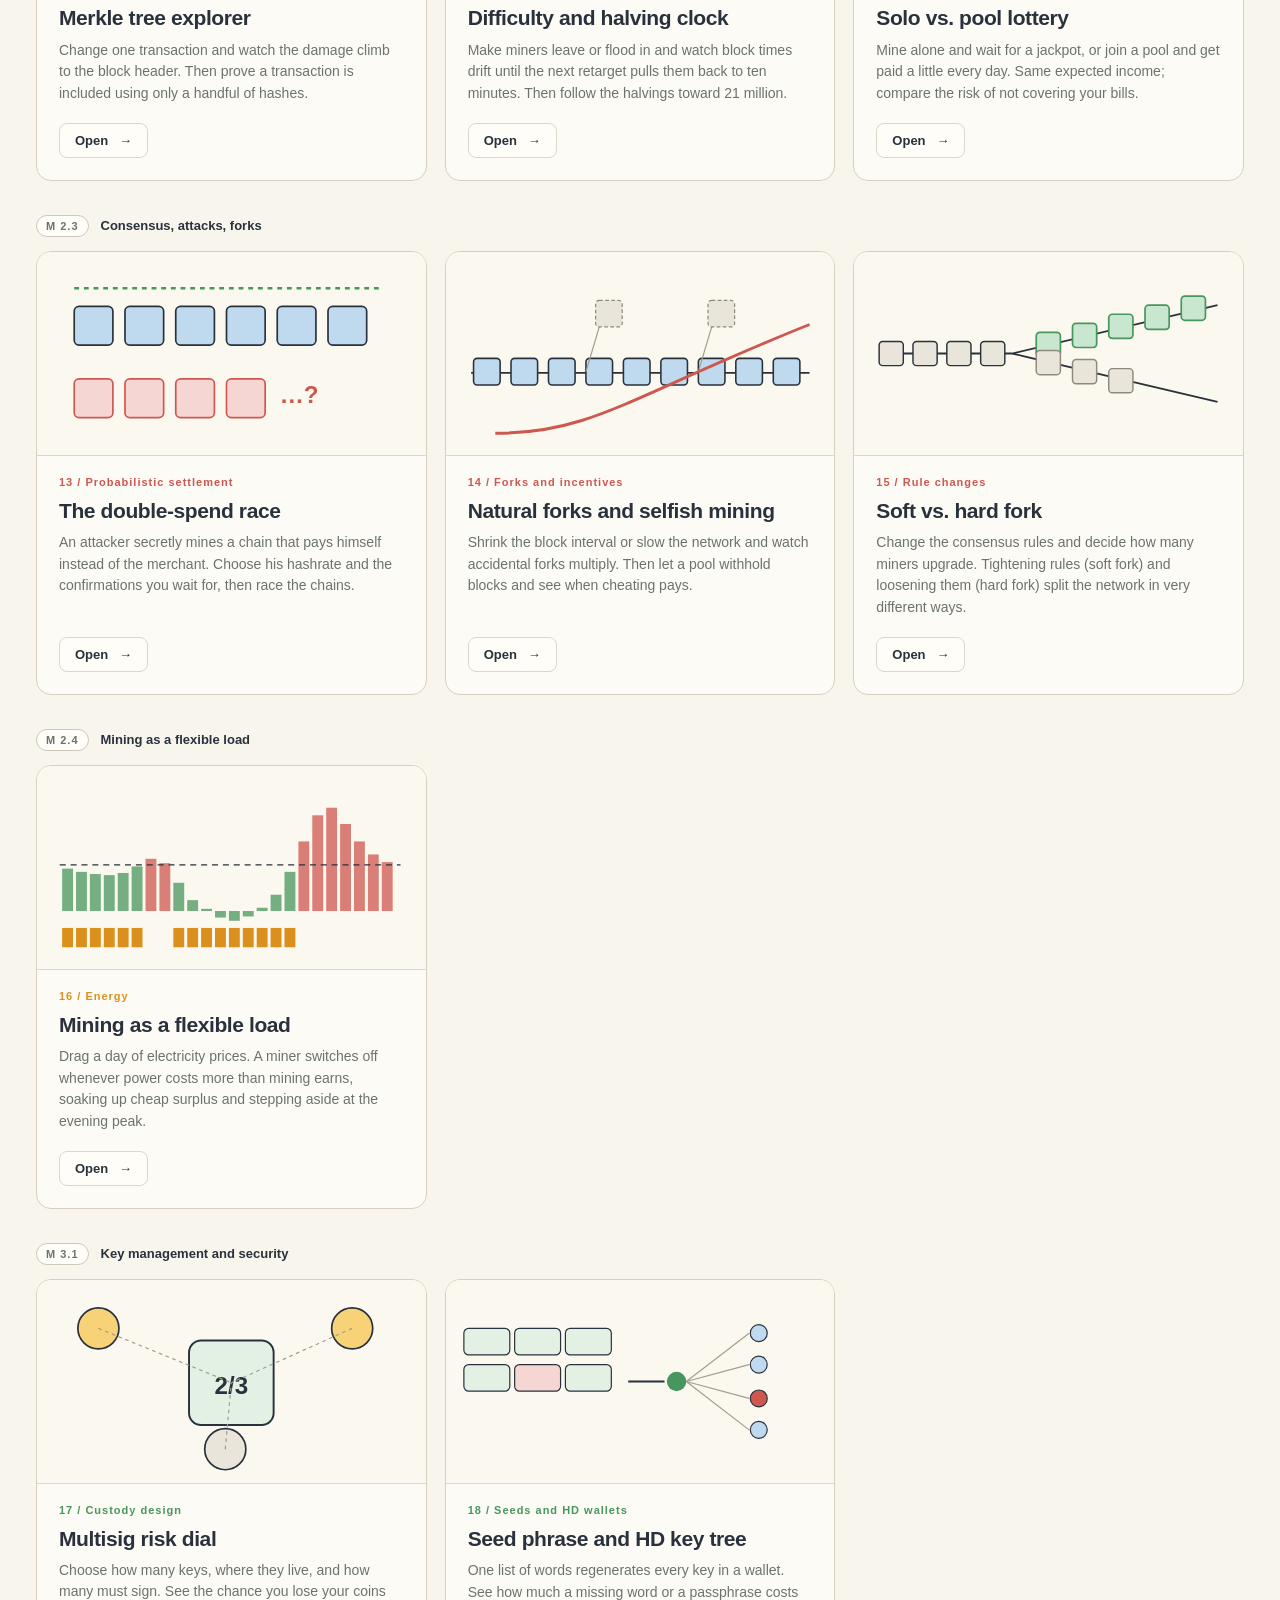
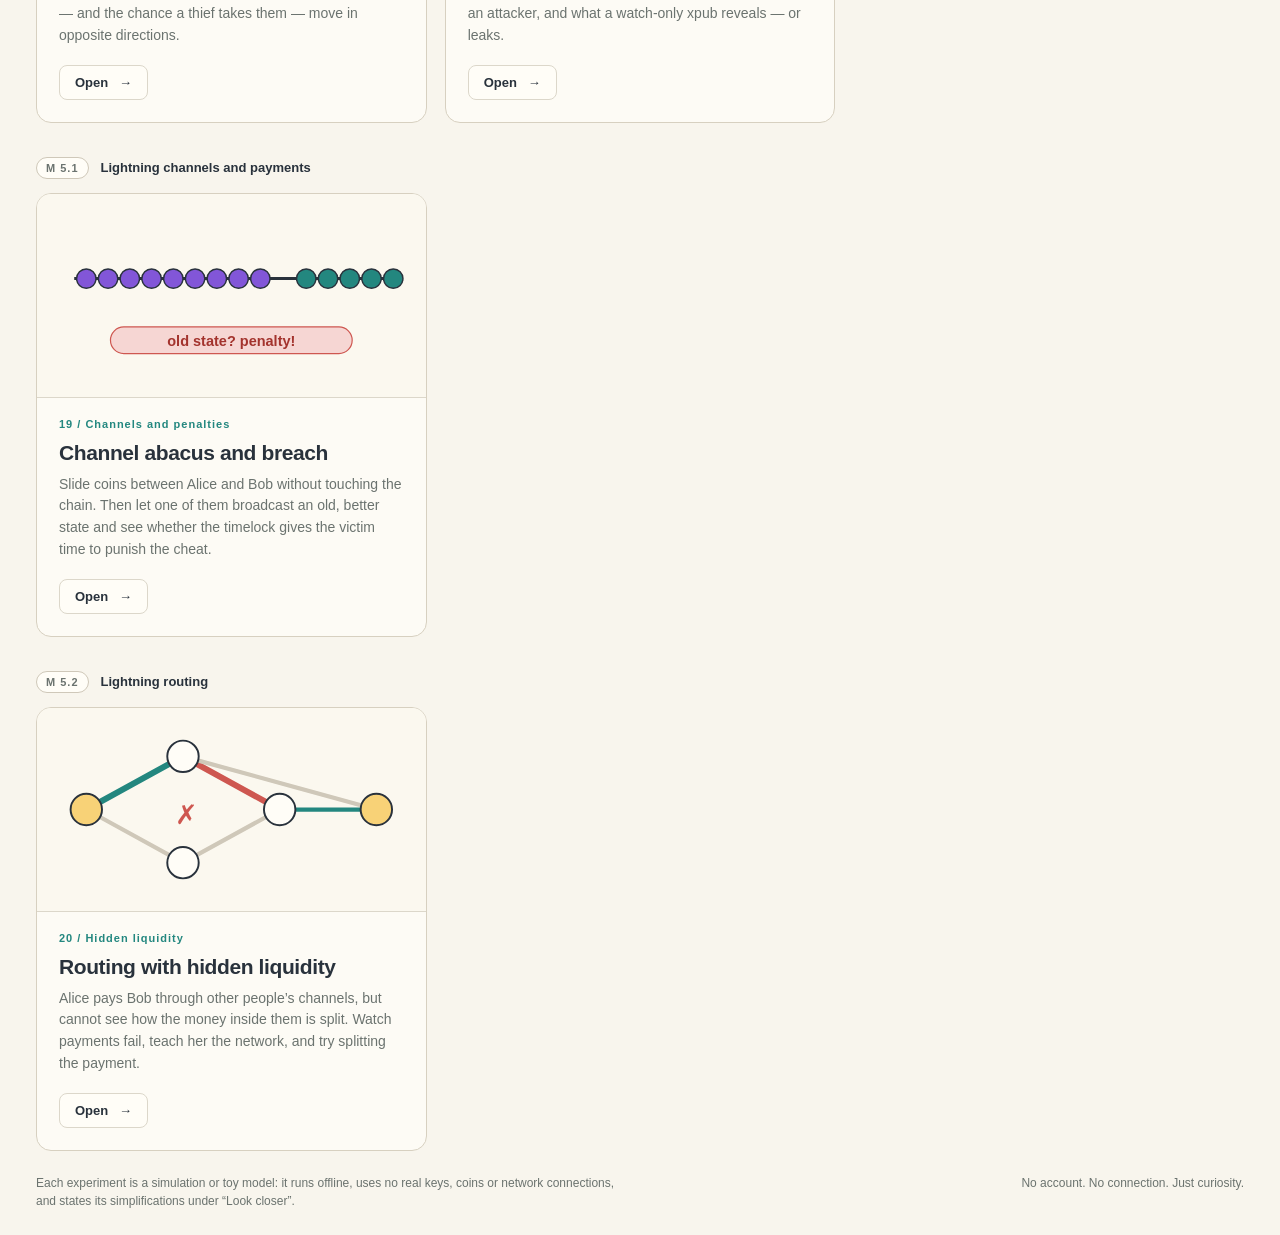
==== commit 6a74a184: "Publish Bitcoin Playground 2.0 with nineteen interactive experiments" ====
--- a/course-materials/bitcoin-playground/bitcoin-playground.html
+++ b/course-materials/bitcoin-playground/bitcoin-playground.html
@@ -40,6 +40,35 @@
 @media(max-width:520px){main{padding:20px 14px}.app-header{height:60px;padding:0 15px}.brand{font-size:16px}.header-note{display:none}#help-button{margin-left:auto}.tool-heading{align-items:flex-start;margin-bottom:20px}.tool-heading h1{font-size:23px;max-width:190px}.heading-actions button{padding:8px 10px;font-size:11px}#fullscreen{display:none}.step-tab{font-size:8px}.step-index{width:24px;height:24px}.workbench{gap:20px}.narration{display:block}.tx-status{margin-top:20px;border-top:1px solid var(--line);padding-top:15px}.scene-legend{padding:10px 14px;font-size:9px;gap:11px}.canvas-meta{padding:0 13px}.canvas-meta .eyebrow{font-size:8px;letter-spacing:.7px}.scene-position{font-size:9px}.transport-main{width:100%;gap:7px}.transport-main button{min-width:0;flex:1;font-size:12px;padding:12px 10px}.transport-main .primary{min-width:0;flex:1.3}.transport-options{width:100%;justify-content:space-between}.hub-bottom{display:block}.hub-bottom>span{display:block;margin-top:10px}.hub-intro h1{font-size:37px}.tool-footer{flex-direction:column;gap:6px}.scene-experiment{padding:10px}.experiment-label{width:100%;text-align:center}.hub-intro p:last-child{font-size:16px}}
 @media(prefers-reduced-motion:reduce){*,*::before,*::after{animation-duration:.001ms!important;transition:none!important;scroll-behavior:auto!important}}
 @media(min-width:851px){.scene{height:clamp(300px,43vh,430px);min-height:0}.scene>.scene-svg{height:100%;width:100%}}
+/* Hub groups and interactive demos */
+.module-group{margin-top:34px}.module-label{display:flex;align-items:center;gap:12px;margin-bottom:14px;font-size:13px;font-weight:700;color:var(--ink)}.module-chip{font-size:11px;letter-spacing:1px;padding:4px 9px;border:1px solid #cfc8b9;border-radius:20px;background:#fffdf7;color:var(--muted)}
+.demo-grid{display:grid;grid-template-columns:repeat(auto-fill,minmax(300px,1fr));gap:18px}
+.demo-card{display:flex;flex-direction:column;background:#fdfbf5;border:1px solid #d7d0c0;border-radius:15px;overflow:hidden;transition:border-color .15s,transform .15s}.demo-card:hover{border-color:var(--card);transform:translateY(-2px)}
+.demo-card-art{background:#fbf8ef;border-bottom:1px solid var(--line);aspect-ratio:16/8.4;overflow:hidden}.demo-card-art svg{display:block;width:100%;height:100%}
+.demo-card-copy{padding:20px 22px 22px;display:flex;flex-direction:column;align-items:flex-start;flex:1}.demo-card-copy .toy-number{margin-bottom:10px;font-size:11px}.demo-card-copy h3{font-size:21px;letter-spacing:-.4px;line-height:1.2;margin:0 0 9px}.demo-card-copy p{font-size:14px;line-height:1.55;color:var(--muted);margin-bottom:18px}.demo-card-copy button{margin-top:auto;padding:9px 15px;font-size:13px}.demo-card:hover .demo-card-copy button{background:var(--ink);color:#fffdf7;border-color:var(--ink)}
+.demo-tabs{display:flex;gap:6px;margin:-8px 0 20px;border-bottom:1px solid var(--line)}.demo-tab{border:0;border-radius:0;background:transparent;padding:6px 4px 14px;margin-right:18px;color:var(--muted);font-size:13px;position:relative}.demo-tab:hover:not(:disabled){background:transparent;color:var(--ink)}.demo-tab[aria-pressed="true"]{color:var(--ink);font-weight:700}.demo-tab[aria-pressed="true"]::after{content:'';position:absolute;left:0;right:0;bottom:-1px;height:3px;background:var(--accent)}
+.demo-bench{grid-template-columns:minmax(0,1fr) 320px}
+.demo-scene{padding:8px 12px}.demo-scene .demo-svg{width:100%;height:100%}
+.demo-svg text{font-family:Arial,Helvetica,sans-serif}.demo-svg .mono{font-family:Menlo,Consolas,monospace}.demo-svg .hand{font-family:'Chalkboard SE','Comic Sans MS',Arial,sans-serif}
+.demo-svg [data-pick]{cursor:pointer}.demo-svg [data-pick]:hover{filter:brightness(.96)}.demo-svg [data-pick]:focus{outline:none}.demo-svg [data-pick]:focus-visible{outline:3px solid #3177c8;outline-offset:2px}
+.demo-controls{border-top:1px solid #e7e1d4;padding:16px 20px 18px;display:grid;grid-template-columns:repeat(auto-fit,minmax(210px,1fr));gap:14px 26px;align-items:end}
+.ctl{display:flex;flex-direction:column;gap:7px;min-width:0}.ctl-top{display:flex;justify-content:space-between;align-items:baseline;gap:10px;font-size:12px}.ctl-label{color:var(--muted);font-weight:600}.ctl output{font-weight:700;font-size:14px;color:var(--ink);white-space:nowrap;font-variant-numeric:tabular-nums}.ctl-hint{font-size:11px;color:#8f897c}
+.ctl input[type=range]{-webkit-appearance:none;appearance:none;width:100%;margin:0;height:22px;background:transparent;cursor:pointer}
+.ctl input[type=range]::-webkit-slider-runnable-track{height:4px;border-radius:3px;background:#e2dccf}.ctl input[type=range]::-moz-range-track{height:4px;border-radius:3px;background:#e2dccf}.ctl input[type=range]::-moz-range-progress{height:4px;border-radius:3px;background:var(--accent)}
+.ctl input[type=range]::-webkit-slider-thumb{-webkit-appearance:none;width:18px;height:18px;border-radius:50%;background:var(--accent);border:2px solid #fffdf7;box-shadow:0 0 0 1px var(--accent);margin-top:-7px}.ctl input[type=range]::-moz-range-thumb{width:14px;height:14px;border-radius:50%;background:var(--accent);border:2px solid #fffdf7;box-shadow:0 0 0 1px var(--accent)}
+.ctl input[type=range]:focus-visible{outline:3px solid #3177c8;outline-offset:3px;border-radius:4px}
+.seg{display:flex;flex-wrap:wrap;gap:4px}.seg button{padding:7px 10px;font-size:12px;font-weight:600;border-radius:7px;flex:1 1 auto}.seg button[aria-pressed="true"]{background:var(--wash);border-color:var(--accent);color:var(--ink)}
+.demo-actions{display:flex;flex-wrap:wrap;gap:8px;align-items:center;grid-column:1/-1}.demo-actions button{font-size:12px;padding:9px 13px}.demo-actions button[aria-pressed="true"]{border-color:var(--accent);background:var(--wash)}.demo-actions .spacer{flex:1}.demo-actions .note{font-size:12px;color:var(--muted)}
+.legend-dot{display:inline-block;width:10px;height:10px;border-radius:2px}.legend-dot.round{border-radius:50%}.legend-dot.line{height:3px;width:16px;border-radius:2px}
+.demo-aside h2{font-size:24px;margin-bottom:14px}.demo-aside>p{color:#616a64;font-size:14.5px;line-height:1.62;margin-bottom:18px}
+.demo-stats{border-top:1px solid var(--line);margin-top:20px;padding-top:16px}
+.readouts{display:grid;grid-template-columns:1fr 1fr;gap:14px 18px;margin:0}.readouts dt{font-size:11px;color:var(--muted);margin-bottom:4px;line-height:1.35}.readouts dd{margin:0;font-size:19px;font-weight:700;font-variant-numeric:tabular-nums;letter-spacing:-.3px}.readouts .wide{grid-column:1/-1}.readouts .good dd{color:#3b7f4e}.readouts .bad dd{color:#b8463f}.readouts .accent dd{color:var(--accent)}
+.try-this{border-top:1px solid var(--line);margin-top:20px;padding-top:15px}.try-this .eyebrow{margin-bottom:8px;font-size:10px}.try-this ol{margin:0;padding-left:18px;font-size:13px;line-height:1.55;color:#4d5650}.try-this li{margin-bottom:6px}
+.teaching-detail ul{font-size:13px;line-height:1.65;margin:10px 0 0;padding-left:18px;max-width:940px}.teaching-detail li{margin-bottom:5px}
+@media(min-width:851px){.demo-scene{height:clamp(340px,50vh,520px)}}
+@media(max-width:1120px){.demo-bench{grid-template-columns:minmax(0,1fr) 270px}.readouts dd{font-size:17px}}
+@media(max-width:850px){.demo-bench{grid-template-columns:1fr}.demo-aside{display:block}.demo-scene{min-height:0}.demo-controls{grid-template-columns:1fr 1fr}}
+@media(max-width:520px){.demo-controls{grid-template-columns:1fr;padding:14px}.demo-grid{grid-template-columns:1fr}.demo-tabs{overflow-x:auto}.demo-tab{white-space:nowrap;margin-right:8px}.module-label{flex-wrap:wrap}}
 </style>
 </head>
 <body>
@@ -54,9 +83,12 @@
 <dialog id="help-dialog" aria-labelledby="help-title">
   <form method="dialog"><button class="dialog-close" aria-label="Close help">×</button></form>
   <p class="eyebrow">BITCOIN PLAYGROUND</p><h2 id="help-title">A small lab for big ideas.</h2>
-  <p>Follow the transaction with <strong>Next</strong>, return with <strong>Back</strong>, or select any numbered stage. Play walks through the full sequence. Replay animates only the current stage.</p>
+  <div data-help="demo"><p>Each tool is one experiment. Move a slider or press a button and the picture, numbers and explanation update together. Start with the <strong>Try this</strong> prompts; <strong>Look closer</strong> states the model and its simplifications.</p>
+  <dl class="shortcuts"><dt>Tab</dt><dd>Move between controls</dd><dt>← / →</dt><dd>Adjust the focused slider</dd><dt>Esc</dt><dd>Close this help</dd></dl>
+  <p class="fine-print">Teaching simulations and toy models. No coins, keys, network connections, or Bitcoin software are involved. Random runs are seeded, so a class can repeat the same run; draw a new seed to see variation.</p></div>
+  <div data-help="transaction" hidden><p>Follow the transaction with <strong>Next</strong>, return with <strong>Back</strong>, or select any numbered stage. Play walks through the full sequence. Replay animates only the current stage.</p>
   <dl class="shortcuts"><dt>← / →</dt><dd>Previous / next stage</dd><dt>Space</dt><dd>Play / pause the walkthrough</dd><dt>R</dt><dd>Replay the current stage</dd><dt>Home / End</dt><dd>First / last stage</dd><dt>Esc</dt><dd>Close this help</dd></dl>
-  <p class="fine-print">This is a teaching simulation of the M 1.3 protocol overview, slides 25–33. No coins, keys, network connections, or Bitcoin software are involved. Time is compressed. The proof-of-work example hashes a toy header, not a live block.</p>
+  <p class="fine-print">This is a teaching simulation of the M 1.3 protocol overview. No coins, keys, network connections, or Bitcoin software are involved. Time is compressed. The proof-of-work example hashes a toy header, not a live block.</p></div>
 </dialog>
 <script>/* Deterministic teaching model. No network, keys, wallet, or Bitcoin RPC. */
 (function (root) {
@@ -279,11 +311,2059 @@
   root.PlaygroundArt={render,overview,esc,colors};
 })(typeof window!=='undefined'?window:globalThis);
 </script>
+<script>/* Shared toolkit for interactive demos: page shell, controls, charts, seeded randomness. */
+(function(root){
+  'use strict';
+  const ink='#29323c',muted='#6b736f',grid='#e7e1d4',line='#dcd7ca';
+  const colors={purple:'#8256d8',blue:'#3177c8',green:'#47965d',orange:'#db901e',red:'#ce5750',teal:'#23877f',yellow:'#e7b53c',grey:'#9a978e',ink,muted};
+  const esc=s=>String(s).replace(/[&<>"']/g,c=>({'&':'&amp;','<':'&lt;','>':'&gt;','"':'&quot;',"'":'&#39;'}[c]));
+  const clamp=(v,a,b)=>Math.max(a,Math.min(b,v));
+
+  /* Seeded randomness: classroom runs are repeatable until a new seed is drawn. */
+  function rng(seed=1){let a=seed>>>0;return function(){a=(a+0x6D2B79F5)>>>0;let t=a;t=Math.imul(t^(t>>>15),t|1);t^=t+Math.imul(t^(t>>>7),t|61);return((t^(t>>>14))>>>0)/4294967296;};}
+  const expo=(r,mean)=>-Math.log(1-r())*mean;
+  function poisson(r,lambda){if(lambda>40)return Math.max(0,Math.round(lambda+Math.sqrt(lambda)*gauss(r)));let L=Math.exp(-lambda),k=0,p=1;do{k++;p*=r();}while(p>L);return k-1;}
+  function gauss(r){let u=0,v=0;while(!u)u=r();while(!v)v=r();return Math.sqrt(-2*Math.log(u))*Math.cos(2*Math.PI*v);}
+  const newSeed=()=>(Math.floor(Math.random()*2**31)>>>0)||7;
+
+  /* Number formatting */
+  const group=n=>Math.round(n).toLocaleString('en-US');
+  function fmt(n,d=0){if(!Number.isFinite(n))return '∞';return n.toLocaleString('en-US',{minimumFractionDigits:d,maximumFractionDigits:d});}
+  function pct(x,d){if(!Number.isFinite(x))return '—';const v=x*100;if(d===undefined)d=v===0||v>=10?0:v>=1?1:v>=0.1?2:3;if(v>0&&v<0.001)return '< 0.001%';return fmt(v,d)+'%';}
+  function sci(x,d=2){if(x===0)return '0';if(!Number.isFinite(x))return '∞';const e=Math.floor(Math.log10(Math.abs(x)));if(e>=-3&&e<6)return fmt(x,e<0?d+Math.abs(e)-1:e<2?d:0);const m=x/10**e;return `${m.toFixed(1)} × 10${sup(e)}`;}
+  const sup=n=>String(n).split('').map(c=>({'-':'⁻','0':'⁰','1':'¹','2':'²','3':'³','4':'⁴','5':'⁵','6':'⁶','7':'⁷','8':'⁸','9':'⁹'}[c])).join('');
+  function duration(minutes){const sec=minutes*60;if(sec<1e-3)return '< 1 ms';if(sec<1)return `${fmt(sec*1000)} ms`;if(minutes<1)return `${fmt(sec)} s`;if(minutes<90)return `${fmt(minutes,minutes<10?1:0)} min`;const h=minutes/60;if(h<48)return `${fmt(h,1)} h`;const days=h/24;if(days<730)return `${fmt(days,days<10?1:0)} days`;return `${sci(days/365.25)} years`;}
+
+  /* Controls. Each control writes state[key] and calls onChange. */
+  function slider({key,label,min,max,step=1,value,format=v=>v,log=false,hint=''}){
+    const pos=log?Math.log(value)/Math.log(10):value;
+    return `<label class="ctl" data-ctl="${key}"><span class="ctl-top"><span class="ctl-label">${label}</span><output id="out-${key}">${format(value)}</output></span>
+      <input type="range" data-key="${key}" ${log?'data-log="1"':''} min="${log?Math.log10(min):min}" max="${log?Math.log10(max):max}" step="${log?0.01:step}" value="${pos}" aria-label="${esc(label.replace(/<[^>]+>/g,''))}">${hint?`<span class="ctl-hint">${hint}</span>`:''}</label>`;
+  }
+  function segmented({key,label,options,value}){
+    return `<div class="ctl ctl-seg" data-ctl="${key}"><span class="ctl-top"><span class="ctl-label">${label}</span></span><div class="seg" role="group" aria-label="${esc(label)}">${options.map(o=>`<button type="button" data-seg="${key}" data-value="${esc(o.value)}" aria-pressed="${String(o.value)===String(value)}">${o.label}</button>`).join('')}</div></div>`;
+  }
+  function bindControls(scope,state,specs,onChange){
+    scope.querySelectorAll('input[type=range][data-key]').forEach(input=>{
+      const key=input.dataset.key,spec=specs[key]||{};
+      input.addEventListener('input',()=>{let v=Number(input.value);if(input.dataset.log)v=10**v;if(spec.round)v=spec.round(v);state[key]=v;const out=scope.querySelector('#out-'+key);if(out)out.textContent=(spec.format||String)(v);onChange(key);});
+    });
+    scope.querySelectorAll('[data-seg]').forEach(b=>b.addEventListener('click',()=>{
+      const key=b.dataset.seg,raw=b.dataset.value,num=Number(raw);state[key]=raw!==''&&!Number.isNaN(num)?num:raw;
+      scope.querySelectorAll(`[data-seg="${key}"]`).forEach(x=>x.setAttribute('aria-pressed',String(x===b)));onChange(key);
+    }));
+  }
+  function setSlider(scope,key,value,spec={}){const input=scope.querySelector(`input[data-key="${key}"]`);if(!input)return;input.value=input.dataset.log?Math.log10(value):value;const out=scope.querySelector('#out-'+key);if(out)out.textContent=(spec.format||String)(value);}
+  function setSeg(scope,key,value){scope.querySelectorAll(`[data-seg="${key}"]`).forEach(x=>x.setAttribute('aria-pressed',String(x.dataset.value===String(value))));}
+
+  /* Page shell shared by all demos, matching the transaction tool's layout. */
+  function page(demo,{tabs='',layer='',status='',controls='',legend='',aside='',notes=''}){
+    return `<div class="tool-heading"><div><p class="eyebrow" style="margin-bottom:8px">TOOL ${demo.number} · ${esc(demo.module.toUpperCase())} · ${esc(demo.moduleName.toUpperCase())}</p><h1>${esc(demo.title)}</h1></div><div class="heading-actions"><button class="quiet" id="fullscreen" aria-pressed="false">⛶ &nbsp; Focus</button><button class="quiet" id="hub">← Playground</button></div></div>
+      ${tabs?`<nav class="demo-tabs" aria-label="Views">${tabs}</nav>`:''}
+      <div class="workbench demo-bench"><div class="canvas-wrap"><div class="canvas-meta"><p class="eyebrow" id="layer">${layer}</p><span class="scene-position" id="scene-status">${status}</span></div><div class="scene demo-scene" id="scene"></div><div class="demo-controls" id="controls">${controls}</div>${legend?`<div class="scene-legend" id="legend">${legend}</div>`:''}</div>
+      <aside class="narration demo-aside" id="aside" aria-live="polite">${aside}</aside></div>
+      ${notes?`<details class="teaching-detail"><summary>Look closer · model, assumptions and limits</summary>${notes}</details>`:''}
+      <footer class="tool-footer"><span>Teaching simulation · toy model · no keys, coins or network connections</span><span>Bitcoin Playground / ${root.PlaygroundKit.version}</span></footer>`;
+  }
+  function bindShell(main){
+    const fs=main.querySelector('#fullscreen'),label=()=>{const on=document.body.classList.contains('fullscreen');fs.setAttribute('aria-pressed',String(on));fs.innerHTML=on?'⛶ &nbsp; Exit focus':'⛶ &nbsp; Focus';};
+    fs.onclick=()=>{document.body.classList.toggle('fullscreen');label();};label();
+    main.querySelector('#hub').onclick=()=>{location.hash='hub';};
+  }
+  function tabs(key,options,value){return options.map(o=>`<button type="button" class="demo-tab" data-seg="${key}" data-value="${esc(o.value)}" aria-pressed="${String(o.value)===String(value)}">${o.label}</button>`).join('');}
+  const legendItem=(color,label,shape='square')=>`<span class="legend-item"><i class="legend-dot ${shape}" style="background:${color}"></i>${label}</span>`;
+  function readouts(items){return `<dl class="readouts">${items.map(([k,v,cls=''])=>`<div class="${cls}"><dt>${k}</dt><dd>${v}</dd></div>`).join('')}</dl>`;}
+  function asideBlock({eyebrow='WHAT TO NOTICE',title,text,takeaway,stats,tries}){
+    return `<p class="eyebrow">${eyebrow}</p><h2>${title}</h2>${text?`<p>${text}</p>`:''}${takeaway?`<div class="takeaway">${takeaway}</div>`:''}${stats?`<div class="demo-stats">${stats}</div>`:''}${tries?`<div class="try-this"><p class="eyebrow">TRY THIS</p><ol>${tries.map(t=>`<li>${t}</li>`).join('')}</ol></div>`:''}`;
+  }
+
+  /* SVG helpers */
+  const svg=(w,h,content,title)=>`<svg class="scene-svg demo-svg" viewBox="0 0 ${w} ${h}" role="img" aria-label="${esc(title)}" xmlns="http://www.w3.org/2000/svg"><defs><marker id="k-arrow" viewBox="0 0 10 10" refX="9" refY="5" markerWidth="7" markerHeight="7" orient="auto-start-reverse"><path d="M1 1 9 5 1 9" fill="none" stroke="context-stroke" stroke-width="1.8" stroke-linejoin="round"/></marker></defs>${content}</svg>`;
+  /* Inline style (not presentation attributes) so the transaction tool's .scene-svg text rules cannot override demo text. */
+  const t=(x,y,s,{size=15,weight=500,anchor='start',fill=ink,cls='',extra=''}={})=>`<text x="${x}" y="${y}" style="font-size:${size}px;font-weight:${weight};fill:${fill}" text-anchor="${anchor}" class="${cls}" ${extra}>${esc(s)}</text>`;
+  function niceTicks(min,max,count=5){const span=max-min||1,step0=span/count,mag=10**Math.floor(Math.log10(step0)),norm=step0/mag,step=(norm<1.5?1:norm<3?2:norm<7?5:10)*mag,out=[];for(let v=Math.ceil(min/step-1e-9)*step;v<=max+step*1e-9;v+=step)out.push(+v.toFixed(12));return out;}
+  function logTicks(min,max){const out=[];for(let e=Math.floor(Math.log10(min));e<=Math.ceil(Math.log10(max));e++){const v=10**e;if(v>=min*0.999&&v<=max*1.001)out.push(v);}return out;}
+  /* plot returns an SVG group for a simple x/y chart. */
+  function plot(o){
+    const {x=0,y=0,w=400,h=240,xr,yr,xlog=false,ylog=false,xlabel='',ylabel='',xfmt=v=>fmt(v),yfmt=v=>fmt(v),series=[],hlines=[],vlines=[],bands=[],xticks,yticks,dots=[],texts=[]}=o;
+    const sx=v=>x+(xlog?(Math.log10(v)-Math.log10(xr[0]))/(Math.log10(xr[1])-Math.log10(xr[0])):(v-xr[0])/(xr[1]-xr[0]))*w;
+    const sy=v=>y+h-(ylog?(Math.log10(clamp(v,yr[0],yr[1]))-Math.log10(yr[0]))/(Math.log10(yr[1])-Math.log10(yr[0])):(clamp(v,yr[0]-(yr[1]-yr[0])*0.05,yr[1]+(yr[1]-yr[0])*0.05)-yr[0])/(yr[1]-yr[0]))*h;
+    const xt=xticks||(xlog?logTicks(...xr):niceTicks(...xr)),yt=yticks||(ylog?logTicks(...yr):niceTicks(...yr,4));
+    let g=`<g class="plot">`;
+    bands.forEach(b=>{g+=`<rect x="${sx(b.from)}" y="${y}" width="${Math.max(0,sx(b.to)-sx(b.from))}" height="${h}" fill="${b.color}" opacity="${b.opacity||0.12}"/>`;});
+    yt.forEach(v=>{g+=`<line x1="${x}" x2="${x+w}" y1="${sy(v)}" y2="${sy(v)}" stroke="${grid}" stroke-width="1"/>`+t(x-8,sy(v)+4,yfmt(v),{size:11,anchor:'end',fill:muted});});
+    xt.forEach(v=>{g+=`<line x1="${sx(v)}" x2="${sx(v)}" y1="${y+h}" y2="${y+h+5}" stroke="${line}"/>`+t(sx(v),y+h+19,xfmt(v),{size:11,anchor:'middle',fill:muted});});
+    g+=`<line x1="${x}" x2="${x+w}" y1="${y+h}" y2="${y+h}" stroke="#bdb6a6" stroke-width="1.3"/><line x1="${x}" x2="${x}" y1="${y}" y2="${y+h}" stroke="#bdb6a6" stroke-width="1.3"/>`;
+    if(xlabel)g+=t(x+w/2,y+h+38,xlabel,{size:12,anchor:'middle',fill:muted,weight:600});
+    if(ylabel)g+=t(x-48,y+h/2,ylabel,{size:12,anchor:'middle',fill:muted,weight:600,extra:`transform="rotate(-90 ${x-48} ${y+h/2})"`});
+    hlines.forEach(l=>{g+=`<line x1="${x}" x2="${x+w}" y1="${sy(l.y)}" y2="${sy(l.y)}" stroke="${l.color||muted}" stroke-width="${l.width||1.5}" stroke-dasharray="${l.dash||'5 5'}"/>`;if(l.label)g+=t(l.anchor==='start'?x+6:x+w-4,sy(l.y)-6,l.label,{size:11,anchor:l.anchor||'end',fill:l.color||muted,weight:600});});
+    vlines.forEach(l=>{g+=`<line x1="${sx(l.x)}" x2="${sx(l.x)}" y1="${y}" y2="${y+h}" stroke="${l.color||muted}" stroke-width="${l.width||1.5}" stroke-dasharray="${l.dash||'5 5'}"/>`;if(l.label)g+=t(sx(l.x)+(l.anchor==='end'?-6:6),y+14+(l.dy||0),l.label,{size:11,anchor:l.anchor||'start',fill:l.color||muted,weight:600});});
+    series.forEach(s=>{
+      const pts=s.pts.filter(p=>Number.isFinite(p[0])&&Number.isFinite(p[1])&&(!ylog||p[1]>0)&&(!xlog||p[0]>0));if(!pts.length)return;
+      let d='';pts.forEach((p,i)=>{const X=sx(p[0]),Y=sy(p[1]);if(i===0)d+=`M${X.toFixed(1)} ${Y.toFixed(1)}`;else if(s.step)d+=`H${X.toFixed(1)}V${Y.toFixed(1)}`;else d+=`L${X.toFixed(1)} ${Y.toFixed(1)}`;});
+      if(s.area)g+=`<path d="${d}L${sx(pts.at(-1)[0]).toFixed(1)} ${y+h}L${sx(pts[0][0]).toFixed(1)} ${y+h}Z" fill="${s.color}" opacity="${s.area}"/>`;
+      g+=`<path d="${d}" fill="none" stroke="${s.color}" stroke-width="${s.width||2.4}" stroke-linejoin="round" stroke-linecap="round" ${s.dash?`stroke-dasharray="${s.dash}"`:''} opacity="${s.opacity||1}"/>`;
+      if(s.label){const p=pts.at(-1);g+=t(sx(p[0])+6,sy(p[1])+4,s.label,{size:12,fill:s.color,weight:700});}
+    });
+    dots.forEach(d=>{g+=`<circle cx="${sx(d.x)}" cy="${sy(d.y)}" r="${d.r||5}" fill="${d.color||ink}" stroke="${d.stroke||'#fffdf7'}" stroke-width="2"/>`;if(d.label)g+=t(sx(d.x)+(d.anchor==='end'?-9:9),sy(d.y)+(d.dy||-8),d.label,{size:12,fill:d.textColor||d.color||ink,weight:700,anchor:d.anchor||'start'});});
+    texts.forEach(s=>{g+=t(sx(s.x),sy(s.y),s.text,{size:s.size||12,fill:s.color||muted,anchor:s.anchor||'start',weight:s.weight||600});});
+    return g+'</g>';
+  }
+  function bars(o){
+    const {x=0,y=0,w=400,h=200,values,max,colors:cs,labels=[],gap=0.18,vfmt,yfmt=v=>fmt(v),ylabel=''}=o;
+    const m=max||Math.max(1e-12,...values),bw=w/values.length;let g='';
+    niceTicks(0,m,4).forEach(v=>{const Y=y+h-v/m*h;g+=`<line x1="${x}" x2="${x+w}" y1="${Y}" y2="${Y}" stroke="${grid}"/>`+t(x-8,Y+4,yfmt(v),{size:11,anchor:'end',fill:muted});});
+    values.forEach((v,i)=>{const bh=Math.max(0,v/m*h),X=x+i*bw+bw*gap/2;g+=`<rect x="${X}" y="${y+h-bh}" width="${bw*(1-gap)}" height="${bh}" rx="2" fill="${Array.isArray(cs)?cs[i]:cs}"/>`;if(labels[i]!==undefined&&labels[i]!=='')g+=t(X+bw*(1-gap)/2,y+h+16,labels[i],{size:11,anchor:'middle',fill:muted});if(vfmt&&v>0)g+=t(X+bw*(1-gap)/2,y+h-bh-6,vfmt(v),{size:11,anchor:'middle',weight:700});});
+    g+=`<line x1="${x}" x2="${x+w}" y1="${y+h}" y2="${y+h}" stroke="#bdb6a6" stroke-width="1.3"/>`;
+    if(ylabel)g+=t(x-46,y+h/2,ylabel,{size:12,anchor:'middle',fill:muted,weight:600,extra:`transform="rotate(-90 ${x-46} ${y+h/2})"`});
+    return g;
+  }
+
+  /* Animation loop with automatic cancellation when a tool unmounts. */
+  function loop(step){let raf=0,last=0,on=true;const tick=now=>{if(!on)return;const dt=last?Math.min(100,now-last):16;last=now;if(step(dt)===false){on=false;return;}raf=requestAnimationFrame(tick);};raf=requestAnimationFrame(tick);return()=>{on=false;cancelAnimationFrame(raf);};}
+  const reduced=()=>root.matchMedia?root.matchMedia('(prefers-reduced-motion: reduce)').matches:false;
+  /* Map a hash or label to a stable, readable hue. */
+  const hue=hex=>parseInt(hex.slice(0,4),16)%360;
+
+  const demos=[];
+  function register(demo){demos.push(demo);demos.sort((a,b)=>Number(a.number)-Number(b.number));}
+
+  root.PlaygroundKit={version:'2.0',sup,colors,esc,clamp,rng,expo,poisson,gauss,newSeed,fmt,group,pct,sci,duration,slider,segmented,bindControls,setSlider,setSeg,page,bindShell,tabs,legendItem,readouts,asideBlock,svg,t,plot,bars,niceTicks,loop,reduced,hue,register,demos};
+})(typeof window!=='undefined'?window:globalThis);
+</script>
+<script>/* Tool · Who keeps the ledger? Private notebooks, a central bookkeeper, and a shared validated ledger. */
+(function(root){
+  'use strict';
+  const PLAYERS=['Ana','Ben','Cai','Dee','Eli'],START=5,TOTAL=PLAYERS.length*START;
+  const SCENARIOS={
+    honest:{label:'Honest payments',events:[{pay:['Ana','Ben',2]},{pay:['Ben','Cai',3]},{pay:['Dee','Eli',1]},{pay:['Cai','Ana',4]}]},
+    double:{label:'Cai pays twice',events:[{pay:['Cai','Ben',5]},{pay:['Cai','Dee',5]}]},
+    simul:{label:'Twice, at the same moment',events:[{simul:[['Cai','Ben',5],['Cai','Dee',5]]}]},
+    abuse:{label:'The bookkeeper misbehaves',central:true,events:[{pay:['Ana','Ben',2]},{censor:['Eli','Ana',2]},{mint:['Ana',10]}]}
+  };
+  const fresh=()=>Object.fromEntries(PLAYERS.map(p=>[p,START]));
+  const clone=o=>JSON.parse(JSON.stringify(o));
+  const sum=o=>Object.values(o).reduce((a,b)=>a+b,0);
+  /* Returns every step's state so the view can move backward and forward freely. */
+  function run(mode,scenario){
+    const sc=SCENARIOS[scenario];let own=fresh(),bank=fresh(),copies=Object.fromEntries(PLAYERS.map(p=>[p,fresh()]));
+    const view=()=>({own:clone(own),bank:clone(bank),copies:clone(copies)});
+    const steps=[{title:`Start: everyone holds ${START} coins (${TOTAL} in total).`,msgs:[],...view()}];
+    for(const ev of sc.events){
+      const msgs=[];let title='';
+      if(ev.pay||ev.simul){
+        const pays=ev.pay?[ev.pay]:ev.simul;
+        if(mode==='private'){pays.forEach(([f,t,a])=>{const cheat=own[f]<a;own[t]+=a;own[f]-=cheat?0:a;msgs.push({from:f,to:t,label:`${a} coins`,ok:true,cheat});});
+          title=pays.length>1||pays.some(()=>false)?`${pays[0][0]} tells ${pays.map(p=>p[1]).join(' and ')} they are paid. Each believes it.`:`${pays[0][0]} pays ${pays[0][1]} ${pays[0][2]}. Only the two of them write it down.`;
+          if(ev.pay&&msgs[0].cheat)title=`${ev.pay[0]} pays ${ev.pay[1]} with coins already given away. ${ev.pay[1]} cannot check, so accepts.`;}
+        else if(mode==='central'){pays.forEach(([f,t,a])=>{const ok=bank[f]>=a;if(ok){bank[f]-=a;bank[t]+=a;}msgs.push({from:f,to:'Bank',label:`${f}→${t} ${a}`,ok});});
+          title=pays.length>1?'The bookkeeper sees one request first and rejects the other: one ledger, one order.':msgs[0].ok?`The bookkeeper checks ${pays[0][0]}'s balance and records the payment.`:`The bookkeeper rejects it: ${pays[0][0]} no longer has the coins.`;}
+        else{const orders=PLAYERS.map((p,i)=>pays.length>1&&i>=3?pays.slice().reverse():pays);
+          PLAYERS.forEach((p,i)=>orders[i].forEach(([f,t,a])=>{const c=copies[p];if(c[f]>=a){c[f]-=a;c[t]+=a;}}));
+          pays.forEach(([f,t,a],k)=>PLAYERS.forEach(p=>{if(p!==f)msgs.push({from:f,to:p,label:k===0?`→${t} ${a}`:'',ok:true,lane:k});}));
+          const agree=PLAYERS.every(p=>JSON.stringify(copies[p])===JSON.stringify(copies.Ana));
+          title=pays.length>1?(agree?'Everyone applied the same order.':'Messages arrive in different orders: Ana, Ben and Cai accept the payment to Ben; Dee and Eli accept the one to Dee.'):(copies.Ana[pays[0][1]]===steps.at(-1).copies.Ana[pays[0][1]]?`Everyone checks their own copy and rejects it: ${pays[0][0]} has nothing left.`:`${pays[0][0]} announces the payment; every copy checks the balance and records it.`);}
+      }
+      if(ev.censor){const [f,t,a]=ev.censor;msgs.push({from:f,to:'Bank',label:`${f}→${t} ${a}`,ok:false,censored:true});title=`${f} has the coins, but the bookkeeper refuses to record the payment. ${f} has no other ledger to turn to.`;if(mode!=='central'){own[f]-=a;own[t]+=a;}}
+      if(ev.mint){const [t,a]=ev.mint;bank[t]+=a;msgs.push({from:'Bank',to:t,label:`+${a} from nowhere`,ok:false,minted:true});title=`The bookkeeper adds ${a} coins to ${t}'s balance. The ledger looks normal; only the bookkeeper knows.`;}
+      const short=ev.pay?`${ev.pay[0]}→${ev.pay[1]} ${ev.pay[2]}`:ev.simul?ev.simul.map(([f,t,a])=>`${f}→${t} ${a}`).join(' & ')+' (same moment)':ev.censor?`${ev.censor[0]}→${ev.censor[1]} ${ev.censor[2]} refused`:`+${ev.mint[1]} to ${ev.mint[0]}`;
+      steps.push({title,short,msgs,...view()});
+    }
+    if(mode==='private'){steps.push({title:'Count the coins: everyone adds up what they believe they own.',msgs:[],reconcile:true,...view()});}
+    return steps.map(s=>({...s,claimed:sum(s.own),bankTotal:sum(s.bank),agree:PLAYERS.every(p=>JSON.stringify(s.copies[p])===JSON.stringify(s.copies.Ana))}));
+  }
+  const model={PLAYERS,START,TOTAL,SCENARIOS,run};
+  if(typeof module!=='undefined'&&module.exports){module.exports=model;return;}
+
+  const K=root.PlaygroundKit,{t,svg,colors:C,esc}=K;
+  const pos=i=>{const a=-Math.PI/2+i*2*Math.PI/5;return [310+Math.cos(a)*175,245+Math.sin(a)*170];};
+  const MODES=[{value:'private',label:'1 · Private notebooks'},{value:'central',label:'2 · A central bookkeeper'},{value:'public',label:'3 · A shared, checked ledger'}];
+  K.register({id:'ledger-keepers',number:'02',module:'M 1.1',moduleName:'Motivations',kind:'Ledgers and trust',color:C.purple,
+    title:'Who keeps the ledger?',
+    description:'Five players and 25 coins. Keep accounts in private notebooks, with one bookkeeper, or in a shared ledger everyone checks — then let Cai try to spend his coins twice.',
+    preview(){let g='';[0,1,2,3,4].forEach(i=>{const a=-Math.PI/2+i*2*Math.PI/5,x=160+Math.cos(a)*62,y=84+Math.sin(a)*60;g+=`<circle cx="${x}" cy="${y}" r="15" fill="${i===2?'#f6d6d3':'#e5d8fb'}" stroke="#29323c" stroke-width="1.5"/><rect x="${x+16}" y="${y-12}" width="18" height="24" rx="2" fill="#fffdf7" stroke="#8f897c"/>`;});g+=`<rect x="140" y="66" width="40" height="36" rx="4" fill="#f8d277" stroke="#29323c" stroke-width="1.5"/>`;return `<svg viewBox="0 0 320 168">${g}</svg>`;},
+    mount(main){
+      const s={mode:'private',scenario:'double',step:0};let steps=run(s.mode,s.scenario);
+      main.innerHTML=K.page(this,{tabs:K.tabs('mode',MODES,s.mode),
+        notes:`<ul><li><strong>Purpose.</strong> A digital companion to the physical-marbles activity. Coins here are just numbers in ledgers: unlike marbles, information can be copied, so something must stop the same coins being promised twice.</li><li><strong>Private notebooks.</strong> Each player records only the payments they took part in. A payee cannot check whether the payer still owns the coins; the cheat appears only when everyone reconciles.</li><li><strong>Central bookkeeper.</strong> One trusted ledger checks every payment and imposes a single order — but the bookkeeper can also refuse payments (censorship) or create balances, and users cannot tell.</li><li><strong>Shared, checked ledger.</strong> Everyone holds a full copy and validates each announced payment against it. Sequential double spends are rejected by all. But if two conflicting payments circulate at once, honest players can end up with different, individually valid ledgers. Agreeing on <em>one order</em> without a boss is the problem Bitcoin's proof-of-work chain addresses (M 1.3, M 2.3).</li></ul>`,
+        controls:'<div id="scen" style="grid-column:1/-1"></div><div class="demo-actions"><button id="lback">← Back</button><button class="primary" id="lnext">Next step →</button><button class="quiet" id="restart">↺ Restart</button><span class="spacer"></span><span class="note" id="stepnote"></span></div>'});
+      const scene=main.querySelector('#scene'),controls=main.querySelector('#controls'),aside=main.querySelector('#aside'),layer=main.querySelector('#layer'),status=main.querySelector('#scene-status');
+      const q=id=>controls.querySelector('#'+id);
+      function buildScen(){const opts=Object.entries(SCENARIOS).filter(([k,v])=>!v.central||s.mode==='central').map(([k,v])=>({value:k,label:v.label}));if(!opts.some(o=>o.value===s.scenario))s.scenario='double';
+        q('scen').innerHTML=K.segmented({key:'scenario',label:'Scenario',options:opts,value:s.scenario});K.bindControls(q('scen'),s,{},()=>{steps=run(s.mode,s.scenario);s.step=0;draw();});}
+      q('lback').onclick=()=>{s.step=Math.max(0,s.step-1);draw();};q('lnext').onclick=()=>{s.step=Math.min(steps.length-1,s.step+1);draw();};q('restart').onclick=()=>{s.step=0;draw();};
+      main.querySelectorAll('.demo-tab').forEach(b=>b.addEventListener('click',()=>{s.mode=b.dataset.value;main.querySelectorAll('.demo-tab').forEach(x=>x.setAttribute('aria-pressed',String(x===b)));buildScen();steps=run(s.mode,s.scenario);s.step=0;draw();}));
+      function card(x,y,w,rows,{title='',hl=new Set(),bad=false}={}){let g=`<rect x="${x}" y="${y}" width="${w}" height="${18+rows.length*15}" rx="6" fill="#fffdf7" stroke="${bad?C.red:'#cfc8b9'}" stroke-width="${bad?2:1.2}"/>`;if(title)g+=t(x+8,y+13,title,{size:10,weight:700,fill:C.muted});rows.forEach(([k,v],i)=>{const yy=y+(title?28:14)+i*15;g+=t(x+8,yy,k,{size:11,fill:C.muted})+t(x+w-8,yy,String(v),{size:11.5,weight:700,anchor:'end',fill:hl.has(k)?C.red:C.ink});});return g;}
+      function draw(){
+        const st=steps[s.step],prev=steps[Math.max(0,s.step-1)];let g='';
+        if(s.mode==='central'){g+=`<rect x="250" y="190" width="120" height="112" rx="10" fill="#f8d277" stroke="#29323c" stroke-width="1.8"/>`+t(310,208,'BOOKKEEPER',{size:11,weight:700,anchor:'middle'});
+          PLAYERS.forEach((p,i)=>{g+=t(270,226+i*15,p,{size:11,fill:'#6b5a2e'})+t(352,226+i*15,String(st.bank[p]),{size:12,weight:700,anchor:'end',fill:st.bank[p]!==prev.bank[p]?C.purple:C.ink});});}
+        /* messages */
+        st.msgs.forEach((m,k)=>{const fi=PLAYERS.indexOf(m.from),ti=PLAYERS.indexOf(m.to);const [x1,y1]=m.from==='Bank'?[310,246]:pos(fi),[x2,y2]=m.to==='Bank'?[310,246]:pos(ti);
+          const dx=x2-x1,dy=y2-y1,L=Math.hypot(dx,dy)||1,off=(m.lane||0)*10-(st.msgs.some(x=>x.lane)?5:0),ox=-dy/L*off,oy=dx/L*off,sx=x1+dx/L*34+ox,sy=y1+dy/L*34+oy,ex=x2-dx/L*(m.to==='Bank'?64:36)+ox,ey=y2-dy/L*(m.to==='Bank'?58:36)+oy;
+          const col=m.lane===1?C.orange:m.ok===false?C.red:m.cheat?C.red:C.purple;g+=`<path d="M${sx} ${sy}L${ex} ${ey}" stroke="${col}" stroke-width="2.4" ${m.ok===false?'stroke-dasharray="6 5"':''} marker-end="url(#k-arrow)"/>`;
+          if(m.label)g+=t((sx+ex)/2+ox,(sy+ey)/2+oy-6,m.label+(m.ok===false?' ✗':''),{size:11,weight:700,anchor:'middle',fill:col});});
+        if(st.msgs.some(m=>m.lane===1))g+=t(20,480,'Purple: Cai → Ben 5   ·   Orange: Cai → Dee 5   (announced at the same moment)',{size:12,weight:600,fill:C.muted});
+        /* players */
+        PLAYERS.forEach((p,i)=>{const [x,y]=pos(i),cheater=p==='Cai'&&s.scenario!=='honest'&&s.scenario!=='abuse';
+          g+=`<circle cx="${x}" cy="${y}" r="28" fill="${cheater?'#f6d6d3':'#e5d8fb'}" stroke="#29323c" stroke-width="2"/>`+t(x,y+5,p,{size:13,weight:700,anchor:'middle'});
+          const cx=x+(x<310?-150:x>330?36:-56),cy=y+(y<120?-30:y>300?-10:-34),cardX=Math.max(8,Math.min(530,i===0?x+36:cx)),cardY=i===0?y-40:cy;
+          if(s.mode==='private'){const hl=new Set(st.own[p]!==prev.own[p]?['my coins']:[]);g+=card(cardX,cardY,108,[['my coins',st.own[p]],['others','?']],{title:`${p.toUpperCase()}'S NOTEBOOK`,hl});}
+          else if(s.mode==='public'){const c=st.copies[p],hl=new Set(PLAYERS.filter(q=>c[q]!==st.copies.Ana[q]));g+=card(cardX,cardY,96,PLAYERS.map(q=>[q,c[q]]),{title:`${p.toUpperCase()}'S COPY`,hl,bad:!st.agree&&hl.size>0});}
+        });
+        /* right column: totals */
+        const rx=680;g+=t(rx,40,'CHECK',{size:12,weight:700,fill:C.muted});
+        let verdict,vcol;
+        if(s.mode==='private'){verdict=st.reconcile?(st.claimed>TOTAL?`${st.claimed} coins claimed, only ${TOTAL} exist`:`${st.claimed} claimed = ${TOTAL} exist`):'Total unknown until notes are compared';vcol=st.reconcile&&st.claimed>TOTAL?C.red:C.muted;}
+        else if(s.mode==='central'){verdict=st.bankTotal!==TOTAL?`Ledger total ${st.bankTotal} ≠ ${TOTAL}`:st.msgs.some(m=>m.censored)?'Valid payment refused':st.msgs.some(m=>m.ok===false)?'Double spend stopped':`Ledger total ${st.bankTotal}`;vcol=st.bankTotal!==TOTAL||st.msgs.some(m=>m.censored)?C.red:st.msgs.some(m=>m.ok===false)?C.green:C.ink;}
+        else{verdict=st.agree?'All copies agree':'Copies disagree';vcol=st.agree?C.green:C.red;}
+        g+=t(rx,70,verdict,{size:15,weight:700,fill:vcol});
+        g+=t(rx,110,'STEPS',{size:12,weight:700,fill:C.muted});
+        steps.forEach((x,i)=>{const y=134+i*26;g+=`<circle cx="${rx+8}" cy="${y-4}" r="8" fill="${i===s.step?C.purple:i<s.step?'#cdbdf0':'#efeadf'}"/>`+t(rx+8,y,String(i),{size:10,weight:700,anchor:'middle',fill:i===s.step?'#fff':C.ink})+t(rx+24,y,i===0?'Start':x.reconcile?'Count the coins':x.short,{size:11.5,fill:i===s.step?C.ink:C.muted,weight:i===s.step?700:500});});
+        scene.innerHTML=svg(960,500,g,'Five players and their ledgers');
+        q('lback').disabled=s.step===0;q('lnext').disabled=s.step===steps.length-1;q('stepnote').textContent=`Step ${s.step} of ${steps.length-1}`;
+        layer.textContent=MODES.find(m=>m.value===s.mode).label.slice(4);status.textContent=SCENARIOS[s.scenario].label;
+        const end=s.step===steps.length-1;
+        const takeaway=s.mode==='private'?'Without a shared record, a payee cannot verify that coins still exist.':s.mode==='central'?'A central ledger solves double spending by trusting one party with everything — including censorship and creating money.':'Shared validation removes the boss, but the network still needs a way to agree on one order of events.';
+        aside.innerHTML=K.asideBlock({eyebrow:`STEP ${s.step} OF ${steps.length-1}`,title:st.title,takeaway,
+          stats:K.readouts(s.mode==='private'?[['Coins that exist',TOTAL],['Coins claimed',st.reconcile?st.claimed:'?',st.reconcile&&st.claimed>TOTAL?'bad':'']]:s.mode==='central'?[['Coins in the ledger',st.bankTotal,st.bankTotal!==TOTAL?'bad':''],['Who you trust','the bookkeeper','accent']]:[['Ledger copies',PLAYERS.length],['Copies agree',st.agree?'yes':'no',st.agree?'good':'bad']]),
+          tries:end?['Switch to the next model and replay the same scenario.','Try “Twice, at the same moment” under all three models.','With the bookkeeper: could the players prove the cheating?']:['Press “Next step” and watch who learns about each payment.']});
+      }
+      buildScen();draw();
+      this.state=()=>({mode:s.mode,scenario:s.scenario,step:s.step,steps:steps.length,last:steps.at(-1)});
+    }});
+})(typeof window!=='undefined'?window:globalThis);
+
+/* Tool · Byzantine generals: Lamport–Shostak–Pease oral-messages algorithm OM(m). */
+(function(root){
+  'use strict';
+  const A='attack',R='retreat',flip=v=>v===A?R:A;
+  /* What a traitor sends instead of the true value. Deterministic, so runs are repeatable. */
+  function lie(strategy,sender,receiver,value,path){
+    if(strategy==='flip')return flip(value);
+    if(strategy==='split')return receiver%2?R:A;
+    let h=7;for(const c of path+'|'+sender+'>'+receiver)h=(h*31+c.charCodeAt(0))>>>0;return h%2?A:R;
+  }
+  const majority=vals=>{const a=vals.filter(v=>v===A).length;return a>vals.length-a?A:R;}; // ties → retreat
+  /* OM(m): returns, for each lieutenant, the value it uses; also records first-round orders and per-lieutenant evidence. */
+  function om(m,commander,lieutenants,value,ctx,path=''){
+    const received=new Map();
+    for(const l of lieutenants){const v=ctx.traitors.has(commander)?lie(ctx.strategy,commander,l,value,path):value;received.set(l,v);ctx.messages++;}
+    if(m===0)return {decided:received,received,relayed:new Map()};
+    const relayed=new Map();
+    for(const i of lieutenants)relayed.set(i,om(m-1,i,lieutenants.filter(x=>x!==i),received.get(i),ctx,path+i).decided);
+    const decided=new Map();
+    for(const j of lieutenants){const vals=[received.get(j)];for(const i of lieutenants)if(i!==j)vals.push(relayed.get(i).get(j));decided.set(j,majority(vals));}
+    return {decided,received,relayed};
+  }
+  function run({n,rounds,traitors,strategy='split',order=A}){
+    const ctx={traitors:new Set(traitors),strategy,messages:0},lts=Array.from({length:n-1},(_,i)=>i+1);
+    const res=om(rounds,0,lts,order,ctx);
+    const loyal=lts.filter(l=>!ctx.traitors.has(l)),decisions=loyal.map(l=>res.decided.get(l));
+    const agree=decisions.every(d=>d===decisions[0]),follows=ctx.traitors.has(0)||decisions.every(d=>d===order);
+    return {...res,messages:ctx.messages,loyal,agree,follows,ok:agree&&follows};
+  }
+  const guaranteed=(n,rounds,f)=>n>3*f&&rounds>=f;
+  /* Exhaustive check: every placement of f traitors, every strategy, both orders. */
+  function exhaustive(n,rounds,f){let total=0,fail=0;const combos=(arr,k)=>k===0?[[]]:arr.flatMap((x,i)=>combos(arr.slice(i+1),k-1).map(c=>[x,...c]));
+    for(const tr of combos(Array.from({length:n},(_,i)=>i),f))for(const strategy of ['split','flip','random'])for(const order of [A,R]){total++;if(!run({n,rounds,traitors:tr,strategy,order}).ok)fail++;}return {total,fail};}
+  const model={A,R,run,om,majority,guaranteed,exhaustive};
+  if(typeof module!=='undefined'&&module.exports){module.exports=model;return;}
+
+  const K=root.PlaygroundKit,{t,svg,colors:C,fmt}=K;
+  const col=v=>v===A?C.orange:C.blue,short=v=>v===A?'A':'R';
+  K.register({id:'byzantine-generals',number:'03',module:'M 1.1',moduleName:'Motivations',kind:'Agreement',color:C.purple,
+    title:'The Byzantine generals',
+    description:'Generals must agree to attack or retreat, but some are traitors who send different orders to different people. Add traitors and message rounds and see when agreement holds.',
+    preview(){let g='<circle cx="160" cy="84" r="22" fill="#e9e5da" stroke="#29323c" stroke-width="1.5"/>';[0,1,2,3,4].forEach(i=>{const a=-Math.PI/2+i*2*Math.PI/5,x=160+Math.cos(a)*64,y=84+Math.sin(a)*62;g+=`<circle cx="${x}" cy="${y}" r="13" fill="${i===3?'#f6d6d3':i%2?'#bfdaef':'#f7daa0'}" stroke="${i===3?'#ce5750':'#29323c'}" stroke-width="1.5"/>`;if(i)g+=`<path d="M160 22L${x} ${y-13}" stroke="#a49c8c" stroke-dasharray="3 3"/>`;});return `<svg viewBox="0 0 320 168">${g}</svg>`;},
+    mount(main){
+      const s={n:4,rounds:1,traitors:new Set([2]),strategy:'split',order:A,check:null};
+      main.innerHTML=K.page(this,{layer:'Oral messages · OM(m)',
+        controls:K.segmented({key:'n',label:'Generals n',options:[3,4,5,6,7].map(v=>({value:v,label:String(v)})),value:s.n})+K.segmented({key:'rounds',label:'Relay rounds m',options:[0,1,2,3].map(v=>({value:v,label:String(v)})),value:s.rounds})+K.segmented({key:'strategy',label:'Traitors’ strategy',options:[{value:'split',label:'Split the camp'},{value:'flip',label:'Always lie'},{value:'random',label:'Random'}],value:s.strategy})+K.segmented({key:'order',label:'Commander’s order',options:[{value:A,label:'Attack'},{value:R,label:'Retreat'}],value:s.order})+
+          `<div class="demo-actions"><span class="note">Click a general to make them a traitor (or loyal again).</span><span class="spacer"></span><button id="check">Check every placement</button></div>`,
+        legend:K.legendItem(C.orange,'Attack','round')+K.legendItem(C.blue,'Retreat','round')+K.legendItem(C.red,'Traitor','round')+K.legendItem('#e9e5da','Commander (crown)','round'),
+        notes:`<ul><li><strong>Problem</strong> (Lamport, Shostak and Pease, 1982). A commander sends an order; lieutenants must all decide the same (agreement), and if the commander is loyal they must follow the order (validity). Traitors may say different things to different generals.</li><li><strong>OM(m).</strong> In OM(0) each lieutenant simply uses what it received. In OM(m) each lieutenant also relays what it heard to the others using OM(m−1), then takes the majority of all versions (ties count as retreat). With messages that cannot be forged and at most m traitors, OM(m) succeeds whenever n &gt; 3m. With three generals and one traitor, no oral-message algorithm can work.</li><li><strong>Cost.</strong> Messages grow roughly as nᵐ⁺¹, and the protocol needs a known list of participants. Signed messages help, but someone still decides who the generals are.</li><li><strong>Bridge to Bitcoin.</strong> On an open network anyone can create many identities, so counting voters fails (Sybil attack). Bitcoin replaces votes with proof of work and agreement on the most-work chain, which is probabilistic rather than final after a fixed number of rounds.</li></ul>`});
+      const scene=main.querySelector('#scene'),controls=main.querySelector('#controls'),aside=main.querySelector('#aside'),status=main.querySelector('#scene-status');
+      K.bindControls(controls,s,{},key=>{if(key==='n')s.traitors=new Set([...s.traitors].filter(x=>x<s.n));s.check=null;draw();});
+      controls.querySelector('#check').onclick=()=>{s.check=exhaustive(s.n,s.rounds,s.traitors.size);draw();};
+      const toggle=i=>{if(s.traitors.has(i))s.traitors.delete(i);else s.traitors.add(i);s.check=null;draw();scene.querySelector(`[data-general="${i}"]`)?.focus();};
+      scene.addEventListener('click',e=>{const el=e.target.closest('[data-general]');if(el)toggle(Number(el.dataset.general));});
+      scene.addEventListener('keydown',e=>{const el=e.target.closest('[data-general]');if(el&&(e.key==='Enter'||e.key===' ')){e.preventDefault();toggle(Number(el.dataset.general));}});
+      function draw(){
+        const res=run({n:s.n,rounds:s.rounds,traitors:[...s.traitors],strategy:s.strategy,order:s.order}),f=s.traitors.size,gd=guaranteed(s.n,s.rounds,f);
+        const cx=235,cy=255,Rr=170,P=i=>{const a=-Math.PI/2+i*2*Math.PI/s.n;return [cx+Math.cos(a)*Rr,cy+Math.sin(a)*Rr*0.9];};let g='';
+        g+=`<path d="M${cx-40} ${cy+30}V${cy-14}L${cx-28} ${cy-26}L${cx-16} ${cy-14}V${cy-30}H${cx+16}V${cy-14}L${cx+28} ${cy-26}L${cx+40} ${cy-14}V${cy+30}Z" fill="#e9e5da" stroke="#8f897c" stroke-width="1.5"/>`+t(cx,cy+52,'the city',{size:11,anchor:'middle',fill:C.muted});
+        const [x0,y0]=P(0);
+        for(let i=1;i<s.n;i++){const [x,y]=P(i),v=res.received.get(i),dx=x-x0,dy=y-y0,L=Math.hypot(dx,dy);g+=`<path d="M${x0+dx/L*32} ${y0+dy/L*32}L${x-dx/L*34} ${y-dy/L*34}" stroke="${col(v)}" stroke-width="2" ${s.traitors.has(0)&&v!==s.order?'stroke-dasharray="6 4"':''} marker-end="url(#k-arrow)" opacity=".8"/>`+t(x0+dx*0.55+(dy>0?10:-10)*Math.sign(dx||1),y0+dy*0.55,short(v),{size:12,weight:700,fill:col(v),anchor:'middle'});}
+        for(let i=0;i<s.n;i++){const [x,y]=P(i),tr=s.traitors.has(i),dec=i?res.decided.get(i):s.order;
+          g+=`<g data-pick="1" data-general="${i}" tabindex="0" role="button" aria-label="General ${i}${i===0?' (commander)':''}${tr?', traitor':''}"><circle cx="${x}" cy="${y}" r="28" fill="${tr?'#f6d6d3':i===0?'#e9e5da':'#fffdf7'}" stroke="${tr?C.red:'#29323c'}" stroke-width="${tr?3:2}"/>`;
+          if(i===0)g+=`<path d="M${x-12} ${y-20}l4 -10 4 6 4 -8 4 8 4 -6 4 10z" fill="#f3bc59" stroke="#29323c" stroke-width="1.2"/>`;
+          g+=t(x,y+5,i===0?'C':`L${i}`,{size:14,weight:700,anchor:'middle',fill:tr?C.red:C.ink});
+          if(i>0&&!tr)g+=`<rect x="${x-34}" y="${y+33}" width="68" height="20" rx="10" fill="${col(dec)}"/>`+t(x,y+47,dec,{size:11,weight:700,anchor:'middle',fill:'#fff'});
+          if(tr)g+=t(x,y+48,'traitor',{size:11,weight:700,anchor:'middle',fill:C.red});
+          g+='</g>';}
+        /* evidence table */
+        const tx=500,lts=Array.from({length:s.n-1},(_,i)=>i+1);g+=t(tx,30,'WHAT EACH LOYAL LIEUTENANT HEARD',{size:12,weight:700,fill:C.muted});
+        if(s.rounds===0)g+=t(tx,56,'No relay rounds: each lieutenant obeys the order it received.',{size:12,fill:C.muted});
+        else{const cw=Math.min(52,380/(s.n+1));g+=t(tx,58,'from C',{size:11,weight:700,fill:C.muted});lts.forEach((i,k)=>{g+=t(tx+cw*(k+1)+20,58,`via L${i}`,{size:11,weight:700,fill:C.muted,anchor:'middle'});});g+=t(tx+cw*(lts.length+1)+30,58,'majority',{size:11,weight:700,fill:C.muted,anchor:'middle'});
+          res.loyal.forEach((j,r)=>{const y=82+r*28;g+=t(tx-8,y,`L${j}`,{size:12,weight:700,anchor:'end'});const cell=(x,v)=>`<rect x="${x-16}" y="${y-14}" width="32" height="20" rx="4" fill="${col(v)}" opacity=".85"/>`+t(x,y+1,short(v),{size:11,weight:700,anchor:'middle',fill:'#fff'});
+            g+=cell(tx+16,res.received.get(j));lts.forEach((i,k)=>{if(i===j)g+=t(tx+cw*(k+1)+20,y,'—',{size:12,anchor:'middle',fill:C.muted});else g+=cell(tx+cw*(k+1)+20,res.relayed.get(i).get(j));});
+            g+=`<rect x="${tx+cw*(lts.length+1)+10}" y="${y-15}" width="40" height="22" rx="11" fill="${col(res.decided.get(j))}" stroke="#29323c"/>`+t(tx+cw*(lts.length+1)+30,y+1,short(res.decided.get(j)),{size:12,weight:700,anchor:'middle',fill:'#fff'});});}
+        const by=Math.max(250,100+res.loyal.length*28+30);
+        g+=t(tx,by,res.ok?'✓ Loyal generals agree'+(s.traitors.has(0)?'':' and follow the commander'):!res.agree?'✗ Loyal generals disagree: the army splits':'✗ Loyal generals agree, but ignore a loyal commander',{size:15,weight:700,fill:res.ok?C.green:C.red});
+        g+=t(tx,by+24,`${fmt(res.messages)} messages · ${f} traitor${f===1?'':'s'} · guarantee needs n > 3f and m ≥ f`,{size:12,fill:C.muted});
+        if(s.check)g+=t(tx,by+48,s.check.fail?`Checked ${s.check.total} placements × strategies × orders: ${s.check.fail} fail.`:`Checked ${s.check.total} placements × strategies × orders: all succeed.`,{size:12.5,weight:700,fill:s.check.fail?C.red:C.green});
+        scene.innerHTML=svg(960,500,g,'Generals, traitors and their decisions');
+        status.textContent=`n = ${s.n} · m = ${s.rounds} · f = ${f}`;
+        aside.innerHTML=K.asideBlock({title:res.ok?(gd?'Enough loyal generals: agreement is guaranteed.':'It worked here — but nothing guarantees it.'):'The traitors split the army.',
+          text:res.ok?(gd?`With ${s.n} generals, ${f} traitor${f===1?'':'s'} and ${s.rounds} relay round${s.rounds===1?'':'s'}, every loyal general ends with the same decision, whatever the traitors say.`:`This placement and strategy happened to work, but the condition n > 3f, m ≥ f is not met. Press “Check every placement”.`):`Loyal generals saw different versions and decided differently. ${s.rounds<f?'Add relay rounds so they can compare notes.':s.n<=3*f?`Relaying cannot help: ${s.n} generals cannot outvote ${f} traitor${f===1?'':'s'} (needs more than ${3*f}).`:''}`,
+          takeaway:'Agreement needs more than three loyal generals per traitor and many messages — and a known list of who the generals are. Bitcoin has no such list.',
+          stats:K.readouts([['Generals',s.n],['Traitors',f,f?'bad':''],['Messages sent',fmt(res.messages),'accent'],['Guaranteed',gd?'yes':'no',gd?'good':'bad']]),
+          tries:['Three generals, one traitor lieutenant: try every strategy.','Four generals, one traitor, m = 0 then m = 1.','Make the commander the traitor.','Seven generals, two traitors: how many messages does m = 2 need?']});
+      }
+      draw();
+      this.state=()=>({n:s.n,rounds:s.rounds,traitors:[...s.traitors],result:(r=>({ok:r.ok,agree:r.agree,messages:r.messages}))(run({n:s.n,rounds:s.rounds,traitors:[...s.traitors],strategy:s.strategy,order:s.order}))});
+    }});
+})(typeof window!=='undefined'?window:globalThis);
+
+/* Tool · Modular clock and toy RSA. */
+(function(root){
+  'use strict';
+  const mod=(a,n)=>((a%n)+n)%n;
+  const gcd=(a,b)=>{a=Math.abs(a);b=Math.abs(b);while(b)[a,b]=[b,a%b];return a;};
+  function inv(a,n){let [t,nt,r,nr]=[0,1,n,mod(a,n)];while(nr){const q=Math.floor(r/nr);[t,nt]=[nt,t-q*nt];[r,nr]=[nr,r-q*nr];}return r===1?mod(t,n):null;}
+  function modpow(b,e,n){let r=1n,B=BigInt(mod(b,n)),E=BigInt(e);const N=BigInt(n);while(E>0n){if(E&1n)r=r*B%N;B=B*B%N;E>>=1n;}return Number(r);}
+  /* Repeatedly apply x → x+a, x·a or (powers) a^k, starting from 0 or 1, until the orbit repeats. */
+  function orbit(op,a,n){const start=op==='add'?0:1,seen=new Map(),seq=[];let x=start;while(!seen.has(x)){seen.set(x,seq.length);seq.push(x);x=op==='add'?mod(x+a,n):mod(x*a,n);}return {seq,loopTo:seen.get(x)};}
+  const PRIMES=[5,7,11,13,17,19,23,29,31,37,41,43,47,53,59,61,67,71,73,79,83,89,97];
+  function keys(p,q,ePref){const n=p*q,phi=(p-1)*(q-1);const e=[ePref,3,5,7,11,13,17,19,23,29,31,37,41,43,47,53].find(x=>x>1&&x<phi&&gcd(x,phi)===1);return {n,phi,e,d:inv(e,phi)};}
+  const encrypt=(m,k)=>modpow(m,k.e,k.n),decrypt=(c,k)=>modpow(c,k.d,k.n);
+  function factor(n){for(let d=2;d*d<=n;d++)if(n%d===0)return {p:d,q:n/d,tries:d-1};return {p:n,q:1,tries:Math.floor(Math.sqrt(n))};}
+  /* Rough growth of the general number field sieve, calibrated to RSA-768 (≈ 2,000 core-years, 2009). */
+  const L=bits=>{const ln=bits*Math.LN2;return Math.exp(Math.cbrt(64/9)*Math.cbrt(ln)*Math.pow(Math.log(ln),2/3));};
+  const gnfsCoreYears=bits=>2000*L(bits)/L(768);
+  const trialCoreYears=bits=>Math.pow(2,bits/2)/1e9/3.15576e7;
+  const model={mod,gcd,inv,modpow,orbit,PRIMES,keys,encrypt,decrypt,factor,gnfsCoreYears,trialCoreYears};
+  if(typeof module!=='undefined'&&module.exports){module.exports=model;return;}
+
+  const K=root.PlaygroundKit,{t,svg,colors:C,fmt,sci}=K;
+  K.register({id:'modular-rsa',number:'04',module:'M 1.2',moduleName:'History',kind:'Modular arithmetic',color:C.purple,
+    title:'Modular clock and toy RSA',
+    description:'Count on a clock that wraps around, find inverses, then build a toy RSA key from two small primes. Encrypt, sign, and watch factoring become hopeless as the primes grow.',
+    preview(){let g='<circle cx="90" cy="84" r="58" fill="#fffdf7" stroke="#cfc8b9" stroke-width="2"/>';for(let i=0;i<12;i++){const a=-Math.PI/2+i*Math.PI/6;g+=`<circle cx="${90+Math.cos(a)*58}" cy="${84+Math.sin(a)*58}" r="4" fill="${[1,5,7,11].includes(i)?'#8256d8':'#cfc8b9'}"/>`;}g+=`<path d="M90 26L148 84L90 142L32 84Z" fill="none" stroke="#8256d8" stroke-width="1.6" opacity=".6"/><text x="190" y="70" font-size="18" font-family="Menlo,monospace" fill="#29323c">c = mᵉ mod n</text><text x="190" y="104" font-size="18" font-family="Menlo,monospace" fill="#29323c">m = cᵈ mod n</text>`;return `<svg viewBox="0 0 320 168">${g}</svg>`;},
+    mount(main,{reduced}){
+      const s={view:'clock',n:13,a:2,op:'mul',p:11,q:17,e:7,m:42,sign:0,searchAt:0,found:false};
+      let stopAnim=null;
+      const pidx={format:v=>String(PRIMES[v])};
+      main.innerHTML=K.page(this,{tabs:K.tabs('view',[{value:'clock',label:'1 · Clock arithmetic'},{value:'rsa',label:'2 · Toy RSA'},{value:'break',label:'3 · Breaking it'}],s.view),
+        notes:`<ul><li><strong>Modular arithmetic.</strong> Working mod n keeps only the remainder after dividing by n, so numbers wrap around a clock. a has a multiplicative inverse mod n exactly when gcd(a, n) = 1; multiplying by a then shuffles the units of the clock without losing any.</li><li><strong>RSA</strong> (1977). n = p·q is public; φ(n) = (p−1)(q−1) stays private. Pick e coprime to φ(n) and d with e·d ≡ 1 (mod φ(n)). Then (mᵉ)ᵈ ≡ m (mod n). Encryption uses the public e; signing uses the private d. Real RSA uses 2,048-bit or larger n and padding (OAEP, PSS); textbook RSA as shown here is insecure.</li><li><strong>Factoring estimates</strong> are order-of-magnitude extrapolations of the number field sieve's heuristic cost, calibrated so RSA-768 ≈ 2,000 single-core years (its 2009 factorization). Trial division assumes 10⁹ divisions per second.</li><li>Bitcoin does not use RSA: its signatures use elliptic curves (see the elliptic-curve clock). RSA appears in the course as cypherpunk history and as the classic example of a one-way function with a trapdoor.</li></ul>`});
+      const scene=main.querySelector('#scene'),controls=main.querySelector('#controls'),aside=main.querySelector('#aside'),layer=main.querySelector('#layer'),status=main.querySelector('#scene-status');
+      const P=()=>PRIMES[s.p],Q=()=>PRIMES[s.q];s.p=PRIMES.indexOf(11);s.q=PRIMES.indexOf(17);
+      function stop(){if(stopAnim){stopAnim();stopAnim=null;}}
+      function build(){stop();
+        if(s.view==='clock')controls.innerHTML=K.slider({key:'n',label:'Clock size n',min:2,max:36,value:s.n})+K.slider({key:'a',label:'Step a',min:1,max:35,value:Math.min(s.a,35)})+K.segmented({key:'op',label:'Operation',options:[{value:'add',label:'x → x + a'},{value:'mul',label:'x → x · a'}],value:s.op});
+        if(s.view==='rsa')controls.innerHTML=K.slider({key:'p',label:'Prime p',min:0,max:PRIMES.length-1,value:s.p,format:pidx.format})+K.slider({key:'q',label:'Prime q',min:0,max:PRIMES.length-1,value:s.q,format:pidx.format})+K.segmented({key:'e',label:'Public exponent e',options:[3,5,7,17].map(v=>({value:v,label:String(v)})),value:s.e})+K.slider({key:'m',label:'Message m (a number < n)',min:0,max:P()*Q()-1,value:Math.min(s.m,P()*Q()-1)})+K.segmented({key:'sign',label:'Use the key to …',options:[{value:0,label:'Encrypt'},{value:1,label:'Sign'}],value:s.sign});
+        if(s.view==='break')controls.innerHTML=`<div class="demo-actions"><button class="primary" id="factor">▶ &nbsp; Factor n by trial division</button><span class="note" id="fnote"></span></div>`+K.slider({key:'p',label:'Prime p',min:0,max:PRIMES.length-1,value:s.p,format:pidx.format})+K.slider({key:'q',label:'Prime q',min:0,max:PRIMES.length-1,value:s.q,format:pidx.format});
+        K.bindControls(controls,s,{p:pidx,q:pidx},key=>{if(key==='p'||key==='q'){s.searchAt=0;s.found=false;if(s.view==='rsa'){const n=P()*Q(),inp=controls.querySelector('input[data-key="m"]');inp.max=n-1;if(s.m>n-1){s.m=n-1;K.setSlider(controls,'m',s.m);}}}draw();});
+        const f=controls.querySelector('#factor');if(f)f.onclick=()=>{stop();const n=P()*Q(),r=factor(n);s.searchAt=1;s.found=false;if(reduced){s.searchAt=r.p;s.found=true;draw();return;}let acc=0;stopAnim=K.loop(dt=>{acc+=dt;if(acc<Math.max(15,600/r.p))return;acc=0;s.searchAt++;if(s.searchAt>=r.p){s.searchAt=r.p;s.found=true;draw();stopAnim=null;return false;}draw();});draw();};
+      }
+      function clock(cx,cy,R,n,mark={},hl=new Set()){let g=`<circle cx="${cx}" cy="${cy}" r="${R}" fill="#fffdf7" stroke="#d8d0c0" stroke-width="2"/>`;const pt=i=>{const a=-Math.PI/2+i/n*2*Math.PI;return [cx+Math.cos(a)*R,cy+Math.sin(a)*R];};
+        for(let i=0;i<n;i++){const [x,y]=pt(i),a=-Math.PI/2+i/n*2*Math.PI;g+=`<circle cx="${x}" cy="${y}" r="${mark[i]?9:6}" fill="${mark[i]||(hl.has(i)?'#cdbdf0':'#e9e5da')}" stroke="#29323c" stroke-width="${mark[i]?1.5:0.6}"/>`;if(n<=40)g+=t(cx+Math.cos(a)*(R+20),cy+Math.sin(a)*(R+20)+4,String(i),{size:11,anchor:'middle',fill:C.muted});}return {g,pt};}
+      function drawClock(){
+        const n=s.n,a=s.a%n,o=orbit(s.op,a,n),g0=gcd(a,n),iv=inv(a,n);const c=clock(240,250,170,n,{},new Set(o.seq));let g=c.g;
+        let d='';o.seq.forEach((x,i)=>{const [X,Y]=c.pt(x);d+=(i?'L':'M')+X.toFixed(1)+' '+Y.toFixed(1);});const [lx,ly]=c.pt(o.seq[o.loopTo]);d+=`L${lx.toFixed(1)} ${ly.toFixed(1)}`;
+        g+=`<path d="${d}" fill="none" stroke="${C.purple}" stroke-width="2" opacity=".75" stroke-linejoin="round"/>`;const [sx,sy]=c.pt(o.seq[0]);g+=`<circle cx="${sx}" cy="${sy}" r="9" fill="#f3bc59" stroke="#29323c" stroke-width="1.5"/>`;
+        const rx=500;g+=t(rx,40,s.op==='add'?`Start at 0, keep adding ${a} (mod ${n})`:`Start at 1, keep multiplying by ${a} (mod ${n})`,{size:13,weight:700,fill:C.muted});
+        o.seq.slice(0,24).forEach((x,i)=>{const X=rx+(i%8)*52,Y=76+Math.floor(i/8)*40;g+=`<rect x="${X}" y="${Y-18}" width="44" height="26" rx="6" fill="#efe8fb" stroke="#cdbdf0"/>`+t(X+22,Y,String(x),{size:13,weight:700,anchor:'middle',cls:'mono'});if(i<o.seq.length-1&&(i%8)<7)g+=t(X+48,Y-2,'›',{size:13,fill:C.muted,anchor:'middle'});});
+        if(o.seq.length>24)g+=t(rx,206,`… ${o.seq.length} values before repeating`,{size:12,fill:C.muted});
+        g+=t(rx,250,`gcd(${a}, ${n}) = ${g0}`,{size:20,weight:700,cls:'mono',fill:g0===1?C.green:C.red});
+        g+=t(rx,288,iv!==null?`inverse: ${a} · ${iv} ≡ 1 (mod ${n})`:`no inverse: nothing times ${a} gives 1`,{size:16,weight:600,cls:'mono',fill:iv!==null?C.ink:C.red});
+        if(s.op==='mul')g+=t(rx,330,o.seq.length===n-1?'visits every non-zero number: a generator':g0===1?`cycles through ${o.seq.length} of the ${n} numbers`:'never returns to 1: it falls into a shorter loop',{size:13,fill:C.muted});
+        scene.innerHTML=svg(960,500,g,'Modular arithmetic on a clock');layer.textContent='Arithmetic modulo n';status.textContent=`n = ${n} · a = ${a}`;
+        aside.innerHTML=K.asideBlock({title:s.op==='add'?'Adding wraps around the clock.':iv!==null?`${a} has an inverse mod ${n}.`:`${a} shares a factor with ${n}: no inverse.`,text:s.op==='add'?`Steps of ${a} visit ${o.seq.length} of the ${n} positions. They cover every position exactly when gcd(${a}, ${n}) = 1.`:iv!==null?`Multiplying by ${a} can be undone by multiplying by ${iv}. Division exists on this clock for numbers coprime to ${n}. RSA's private exponent is exactly such an inverse.`:`Because ${a} and ${n} share the factor ${g0}, multiplying by ${a} loses information and cannot be undone.`,
+          takeaway:'Modular arithmetic gives a finite world where “undo” exists only for coprime numbers — the arithmetic behind RSA and elliptic curves.',
+          stats:K.readouts([['gcd(a, n)',g0,g0===1?'good':'bad'],['Inverse of a',iv===null?'none':iv,'accent'],['Orbit length',o.seq.length],['Clock size',n]]),
+          tries:['Set n = 12 and try a = 5, then a = 6. What changes?','Choose a prime n (e.g. 13): which a have inverses?','Look for a step a that visits every non-zero number when multiplying (n = 13, a = 2).']});
+      }
+      function drawRsa(){
+        const p=P(),q=Q();let g='';
+        if(p===q){scene.innerHTML=svg(960,500,t(480,250,'Choose two different primes.',{size:20,weight:700,anchor:'middle',fill:C.red}),'RSA');aside.innerHTML=K.asideBlock({title:'p and q must differ.',text:'With p = q, n is a square and its square root reveals the key immediately.'});return;}
+        const k=keys(p,q,s.e),m=Math.min(s.m,k.n-1),c=s.sign?modpow(m,k.d,k.n):encrypt(m,k),back=s.sign?modpow(c,k.e,k.n):decrypt(c,k);
+        const rows=[['n = p · q',`${p} · ${q} = ${k.n}`,'public'],['φ(n) = (p−1)(q−1)',`${p-1} · ${q-1} = ${k.phi}`,'private'],['e',`${k.e}${k.e!==s.e?` (${s.e} not coprime to φ)`:''}`,'public'],['d = e⁻¹ mod φ(n)',`${k.d}   since ${k.e}·${k.d} = ${k.e*k.d} ≡ 1`,'private']];
+        g+=t(30,36,'KEY GENERATION',{size:12,weight:700,fill:C.muted});
+        rows.forEach(([a,b,who],i)=>{const y=70+i*34;g+=t(30,y,a,{size:15,weight:600,cls:'mono'})+t(260,y,b,{size:15,cls:'mono'})+`<rect x="${560}" y="${y-15}" width="${who==='public'?60:66}" height="20" rx="10" fill="${who==='public'?'#e3f1e5':'#f6d6d3'}"/>`+t(who==='public'?590:593,y,who,{size:11,weight:700,anchor:'middle',fill:who==='public'?'#2f7342':'#a3332d'});});
+        g+=t(30,226,s.sign?'SIGN WITH d, VERIFY WITH e':'ENCRYPT WITH e, DECRYPT WITH d',{size:12,weight:700,fill:C.muted});
+        const box=(x,label,v,col)=>`<rect x="${x}" y="244" width="120" height="64" rx="10" fill="${col}" stroke="#29323c" stroke-width="1.5"/>`+t(x+60,264,label,{size:11,weight:700,anchor:'middle',fill:C.muted})+t(x+60,294,String(v),{size:22,weight:700,anchor:'middle',cls:'mono'});
+        g+=box(30,'message m',m,'#efe8fb')+box(270,s.sign?'signature s':'ciphertext c',c,'#f7daa0')+box(510,s.sign?'recovered':'decrypted',back,back===m?'#e3f1e5':'#f6d6d3');
+        g+=`<path d="M152 276H266" stroke="#29323c" stroke-width="2" marker-end="url(#k-arrow)"/><path d="M392 276H506" stroke="#29323c" stroke-width="2" marker-end="url(#k-arrow)"/>`+t(209,268,s.sign?`mᵈ mod ${k.n}`:`mᵉ mod ${k.n}`,{size:12,anchor:'middle',cls:'mono'})+t(449,268,s.sign?`sᵉ mod ${k.n}`:`cᵈ mod ${k.n}`,{size:12,anchor:'middle',cls:'mono'});
+        /* permutation scatter */
+        const N=k.n,step=Math.max(1,Math.ceil(N/1600)),X0=680,Y0=60,W=250;g+=t(X0,40,`m → ${s.sign?'s':'c'} for every m (a scrambled shuffle)`,{size:12,weight:700,fill:C.muted});g+=`<rect x="${X0}" y="${Y0}" width="${W}" height="${W}" fill="#fbf8ef" stroke="#e1dacb"/>`;
+        for(let x=0;x<N;x+=step){const y=s.sign?modpow(x,k.d,N):modpow(x,k.e,N);g+=`<rect x="${(X0+x/N*W).toFixed(1)}" y="${(Y0+W-y/N*W-1.6).toFixed(1)}" width="1.6" height="1.6" fill="${C.purple}" opacity=".55"/>`;}
+        g+=`<circle cx="${X0+m/N*W}" cy="${Y0+W-c/N*W}" r="6" fill="#f3bc59" stroke="#29323c" stroke-width="1.5"/>`+t(X0,Y0+W+18,'m →',{size:11,fill:C.muted})+t(X0-6,Y0+10,'↑',{size:11,fill:C.muted,anchor:'end'});
+        g+=t(30,370,s.sign?`Anyone with (n, e) = (${k.n}, ${k.e}) can check s^e = m. Only the holder of d could produce s.`:`Anyone with (n, e) = (${k.n}, ${k.e}) can encrypt. Only the holder of d = ${k.d} can decrypt.`,{size:14,weight:600});
+        g+=t(30,396,`d is easy to compute from φ(n) — and φ(n) is easy from p and q. Hiding p and q is everything.`,{size:13,fill:C.muted});
+        scene.innerHTML=svg(960,430,g,'Toy RSA key generation, encryption and signing');layer.textContent='Toy RSA · textbook, no padding';status.textContent=`n = ${k.n} · ${Math.ceil(Math.log2(k.n))} bits`;
+        aside.innerHTML=K.asideBlock({title:back===m?(s.sign?'The signature checks out.':'Decryption recovers the message.'):'Something is off.',text:s.sign?'Signing applies the private exponent; verifying applies the public one. The order is the reverse of encryption.':`(mᵉ)ᵈ ≡ m because e·d ≡ 1 (mod φ(n)). Raising to e scrambles the numbers; raising to d puts them back.`,
+          takeaway:'Public key: (n, e). Private key: d. Security rests on not being able to factor n.',
+          stats:K.readouts([['n',k.n],['Key size',`${Math.ceil(Math.log2(k.n))} bits`],['Public e',k.e,'good'],['Private d',k.d,'bad']]),
+          tries:['Encrypt m = 42, then switch to Sign: which exponent is used first?','Try e = 3 with p = 7: why is it replaced?','Pick the largest primes: does the shuffle look more random?']});
+      }
+      function drawBreak(){
+        const p=P(),q=Q(),n=p*q,r=factor(n),bits=Math.log2(n);let g='';
+        g+=t(30,36,`FACTOR n = ${n} BY TRIAL DIVISION`,{size:12,weight:700,fill:C.muted});
+        const upto=Math.min(r.p,s.searchAt||0),cells=Math.max(r.p,2);
+        for(let d=2;d<=Math.min(cells,97);d++){const X=30+((d-2)%12)*44,Y=60+Math.floor((d-2)/12)*34,tried=d<=upto,hit=s.found&&d===r.p;g+=`<rect x="${X}" y="${Y}" width="38" height="26" rx="5" fill="${hit?C.green:tried?'#e9e5da':'#fffdf7'}" stroke="${hit?'#29323c':'#d8d0c0'}"/>`+t(X+19,Y+18,String(d),{size:12,weight:hit?700:500,anchor:'middle',fill:hit?'#fff':C.ink});}
+        g+=t(30,370,s.found?`${n} = ${r.p} × ${r.q} after ${r.tries} divisions. The private key follows.`:s.searchAt?`trying ${s.searchAt} …`:'Press “Factor” to search for a divisor.',{size:15,weight:700,fill:s.found?C.green:C.ink});
+        const xr=[16,4096],yr=[1e-12,1e30];
+        const pts1=[],pts2=[];for(let b=16;b<=4096;b*=1.08){if(trialCoreYears(b)<1e30)pts1.push([b,trialCoreYears(b)]);if(gnfsCoreYears(b)<1e30)pts2.push([b,gnfsCoreYears(b)]);}
+        g+=t(600,36,'Time to factor (single-core years, log scale)',{size:12,weight:700,fill:C.muted});
+        g+=K.plot({x:640,y:56,w:290,h:290,xr,yr,xlog:true,ylog:true,xticks:[16,64,256,1024,4096],yticks:[1e-12,1e-6,1,1e6,1e12,1e18,1e24,1e30],xfmt:v=>String(v),yfmt:v=>v===1?'1':'10'+K.sup(Math.round(Math.log10(v))),xlabel:'bits of n',
+          series:[{pts:pts1,color:C.red,width:2,dash:'5 4'},{pts:pts2,color:C.purple,width:2.6}],dots:[{x:Math.max(16,bits),y:Math.max(1e-12,trialCoreYears(Math.max(16,bits))),color:'#f3bc59',label:'your n'},{x:768,y:2000,color:C.ink,label:'RSA-768 (2009)',anchor:'end'},{x:2048,y:gnfsCoreYears(2048),color:C.purple,label:'RSA-2048',anchor:'end'}]});
+        g+=t(640,400,'dashed: trial division · solid: number field sieve (rough)',{size:11,fill:C.muted});
+        scene.innerHTML=svg(960,430,g,'Trial division of a toy modulus and factoring cost by key size');layer.textContent='Factoring · the trapdoor';status.textContent=`n = ${n} · ${fmt(bits,1)} bits`;
+        const fn=controls.querySelector('#fnote');if(fn)fn.textContent=s.found?`${r.tries} divisions`:'';
+        aside.innerHTML=K.asideBlock({title:'Toy keys fall instantly. Real ones do not.',text:`${[8,11,18].includes(Math.ceil(bits))?'An':'A'} ${Math.ceil(bits)}-bit n has a divisor below √n ≈ ${fmt(Math.sqrt(n))}, so trial division needs at most that many tries. Every extra bit multiplies √n by √2; the best known algorithm grows more slowly, but still far beyond reach at 2,048 bits.`,
+          takeaway:'Multiplying two primes is instant; undoing the multiplication is not. That asymmetry is the trapdoor.',
+          stats:K.readouts([['Your n',`${n} (${Math.ceil(bits)} bits)`],['Divisions needed',fmt(r.tries)],['RSA-2048, best known method',`≈ ${sci(gnfsCoreYears(2048),1)} core-years`,'wide bad']]),
+          tries:['Factor the smallest and the largest toy n.','Follow the solid curve from 768 to 2,048 bits.','Why must p and q stay secret even though n is public?']});
+      }
+      function draw(){if(s.view==='clock')drawClock();else if(s.view==='rsa')drawRsa();else drawBreak();}
+      main.querySelectorAll('.demo-tab').forEach(b=>b.addEventListener('click',()=>{s.view=b.dataset.value;main.querySelectorAll('.demo-tab').forEach(x=>x.setAttribute('aria-pressed',String(x===b)));s.searchAt=0;s.found=false;build();draw();}));
+      build();draw();
+      this.state=()=>({view:s.view,n:s.n,a:s.a,p:P(),q:Q(),e:s.e,m:s.m});
+      return stop;
+    }});
+})(typeof window!=='undefined'?window:globalThis);
+
+/* Tool · Hash avalanche, leading-zero puzzle and birthday collisions, with real SHA-256. */
+(function(root){
+  'use strict';
+  const P=root.PlaygroundProtocol||(typeof require!=='undefined'?require('../protocol.js'):null);
+  const enc=s=>new TextEncoder().encode(s);
+  const sha=s=>P.sha256(enc(s)),sha2=s=>P.sha256(P.sha256(enc(s)));
+  const bits=bytes=>Array.from(bytes,b=>b.toString(2).padStart(8,'0')).join('');
+  const diffBits=(a,b)=>{let d=0;for(let i=0;i<a.length;i++){let x=a[i]^b[i];while(x){d+=x&1;x>>=1;}}return d;};
+  const leadingZeros=bytes=>{let z=0;for(const b of bytes){if(b===0){z+=8;continue;}z+=Math.clz32(b)-24;break;}return z;};
+  /* Change one character: shift the last character's code by one. */
+  const tweak=s=>s.length?s.slice(0,-1)+String.fromCharCode(s.charCodeAt(s.length-1)+1):'a';
+  /* Proof-of-work style search: append nonce, double SHA-256, until k leading zero bits. Resumable in slices. */
+  function search(text,k,from=0,budget=Infinity){for(let n=from;n<from+budget;n++){const h=sha2(`${text}|${n}`);if(leadingZeros(h)>=k)return {found:true,nonce:n,tries:n+1,hash:h};}return {found:false,next:from+budget};}
+  /* Birthday search on the first k bits of SHA-256. */
+  function birthday(prefix,k,max=1<<22){const seen=new Map(),mask=k;for(let i=0;i<max;i++){const h=sha(`${prefix}${i}`),key=bits(h.slice(0,Math.ceil(mask/8))).slice(0,mask);if(seen.has(key))return {i:seen.get(key),j:i,tries:i+1,key};seen.set(key,i);}return null;}
+  const birthdayExpected=k=>Math.sqrt(Math.PI/2*2**k);
+  const model={sha,sha2,bits,diffBits,leadingZeros,tweak,search,birthday,birthdayExpected};
+  if(typeof module!=='undefined'&&module.exports){module.exports=model;return;}
+
+  const K=root.PlaygroundKit,{t,svg,colors:C,fmt,sci,esc}=K;
+  K.register({id:'hash-avalanche',number:'05',module:'M 2.0',moduleName:'Cryptographic foundations',kind:'Hash functions',color:C.purple,
+    title:'Hash avalanche and puzzles',
+    description:'Change one letter and half of the 256 output bits flip. Then hunt for hashes starting with zeros, and find collisions on short hashes to see why 256 bits are needed.',
+    preview(){let g='';for(let r=0;r<10;r++)for(let c=0;c<16;c++){const on=((r*7+c*13)%5)<2,ch=((r*11+c*5)%7)<3;g+=`<rect x="${20+c*9}" y="${20+r*13}" width="8" height="12" rx="1.5" fill="${ch?'#db901e':on?'#8256d8':'#e9e5da'}"/>`;}g+=`<text x="190" y="70" font-size="15" font-family="Menlo,monospace" fill="#29323c">0000 3fa9…</text><text x="190" y="100" font-size="15" font-family="Menlo,monospace" fill="#8f897c">nonce 4,127</text>`;return `<svg viewBox="0 0 320 168">${g}</svg>`;},
+    mount(main,{reduced}){
+      const s={view:'avalanche',text:'Alice pays Bob 10 BTC',prev:null,hist:null,k:12,mine:null,batch:null,bk:24,bday:null};
+      s.prev=tweak(s.text);let stopAnim=null;
+      main.innerHTML=K.page(this,{tabs:K.tabs('view',[{value:'avalanche',label:'1 · Avalanche'},{value:'puzzle',label:'2 · Leading-zero puzzle'},{value:'birthday',label:'3 · Birthday collisions'}],s.view),
+        notes:`<ul><li><strong>Real hashing.</strong> All hashes here are real SHA-256 (the puzzle uses double SHA-256, as Bitcoin does), computed in the page.</li><li><strong>Avalanche.</strong> Each output bit flips with probability about ½ when the input changes, so the number of changed bits follows a binomial distribution around 128 — the output reveals nothing about how similar the inputs were.</li><li><strong>Puzzle.</strong> Requiring k leading zero bits succeeds with probability 2⁻ᵏ per try, so the expected number of tries is 2ᵏ and the count is geometrically distributed: there is no progress, only luck per try. Bitcoin compares the whole hash with a numeric target rather than counting zeros, and the target is enormously harder.</li><li><strong>Birthday bound.</strong> Finding any two inputs with the same k-bit output takes about √(π/2 · 2ᵏ) ≈ 1.25 · 2^(k/2) tries, far fewer than the 2ᵏ needed to match a given hash. That is why a 256-bit hash gives about 128 bits of collision resistance.</li><li>The page's SHA-256 is plain JavaScript (tens of thousands of hashes per second). Bitcoin mining hardware performs above 10²⁰ per second across the network.</li></ul>`});
+      const scene=main.querySelector('#scene'),controls=main.querySelector('#controls'),aside=main.querySelector('#aside'),layer=main.querySelector('#layer'),status=main.querySelector('#scene-status');
+      function stop(){if(stopAnim){stopAnim();stopAnim=null;}}
+      const textInput=()=>`<label class="ctl" style="grid-column:1/-1"><span class="ctl-top"><span class="ctl-label">Input text</span></span><input type="text" id="txt" value="${esc(s.text)}" maxlength="80" style="font:15px Menlo,Consolas,monospace;padding:9px 11px;border:1px solid var(--line);border-radius:8px;background:#fffdf7;color:var(--ink)"></label>`;
+      function build(){stop();
+        if(s.view==='avalanche')controls.innerHTML=textInput()+`<div class="demo-actions"><button class="primary" id="tweak">Change one character</button><button id="many">Try 300 one-character changes</button><span class="spacer"></span><span class="note">Compared with the previous input</span></div>`;
+        if(s.view==='puzzle')controls.innerHTML=textInput()+K.slider({key:'k',label:'Required leading zero bits',min:1,max:20,value:s.k,format:v=>`${v} bits`,hint:'Each extra bit doubles the expected work'})+`<div class="demo-actions"><button class="primary" id="mine">▶ &nbsp; Search for a nonce</button><button id="batch">Repeat 40 searches</button><span class="note" id="pnote"></span></div>`;
+        if(s.view==='birthday')controls.innerHTML=K.slider({key:'bk',label:'Hash truncated to',min:8,max:32,step:2,value:s.bk,format:v=>`${v} bits`})+`<div class="demo-actions"><button class="primary" id="bday">▶ &nbsp; Find a collision</button><span class="note" id="bnote"></span></div>`;
+        K.bindControls(controls,s,{k:{format:v=>`${v} bits`},bk:{format:v=>`${v} bits`}},()=>{stop();s.mine=null;s.batch=null;s.bday=null;draw();});
+        const q=id=>controls.querySelector('#'+id),txt=q('txt');
+        if(txt)txt.addEventListener('input',()=>{if(s.view==='avalanche')s.prev=s.text;s.text=txt.value;s.mine=null;s.batch=null;s.hist=null;stop();draw();});
+        if(q('tweak'))q('tweak').onclick=()=>{s.prev=s.text;s.text=tweak(s.text);txt.value=s.text;draw();};
+        if(q('many'))q('many').onclick=()=>{const h=new Array(257).fill(0);let x=s.text;for(let i=0;i<300;i++){const y=x+String.fromCharCode(33+(i%90))+i;h[diffBits(sha(x+i),sha(y))]++;}s.hist=h;draw();};
+        if(q('mine'))q('mine').onclick=()=>{stop();s.batch=null;s.mine={next:0,found:false,tries:0,started:performance.now()};
+          stopAnim=K.loop(()=>{const r=search(s.text,s.k,s.mine.next,reduced?1e9:Math.max(40,Math.min(3000,2**s.k/60)));if(r.found){s.mine={...r,found:true,ms:performance.now()-s.mine.started};draw();stopAnim=null;return false;}s.mine.next=r.next;s.mine.tries=r.next;s.mine.last=sha2(`${s.text}|${r.next-1}`);draw();});};
+        if(q('batch'))q('batch').onclick=()=>{stop();s.mine=null;s.batch={runs:[],k:s.k};let cur={next:0};
+          stopAnim=K.loop(()=>{const t0=performance.now();while(performance.now()-t0<25){const r=search(`${s.text}#${s.batch.runs.length}`,s.batch.k,cur.next,2000);if(r.found){s.batch.runs.push(r.tries);cur={next:0};if(s.batch.runs.length>=40){draw();stopAnim=null;return false;}}else cur.next=r.next;}draw();});};
+        if(q('bday'))q('bday').onclick=()=>{stop();s.bday={pending:true};draw();setTimeout(()=>{s.bday=birthday(`msg-${s.bk}-`,s.bk);draw();},20);};
+      }
+      function grid(x,y,bytes,ref,cell=12){const b=bits(bytes),r=ref?bits(ref):null;let g='';for(let i=0;i<256;i++){const X=x+(i%16)*cell,Y=y+Math.floor(i/16)*cell,ch=r&&b[i]!==r[i];g+=`<rect x="${X}" y="${Y}" width="${cell-1.5}" height="${cell-1.5}" rx="1.5" fill="${ch?C.orange:b[i]==='1'?C.purple:'#e9e5da'}"/>`;}return g;}
+      function hexLine(x,y,h,ref,size=12.5){const a=P.hex(h),r=ref?P.hex(ref):a;let g='';for(let row=0;row<2;row++){g+=`<text x="${x}" y="${y+row*18}" style="font-size:${size}px" class="mono">`;for(let i=row*32;i<row*32+32;i++)g+=`<tspan fill="${a[i]!==r[i]?C.orange:C.ink}">${a[i]}</tspan>`;g+='</text>';}return g;}
+      function drawAvalanche(){
+        const h0=sha(s.prev),h1=sha(s.text),d=diffBits(h0,h1);let g='';
+        g+=t(30,30,'BEFORE',{size:12,weight:700,fill:C.muted})+t(30,50,`“${s.prev.slice(0,44)}${s.prev.length>44?'…':''}”`,{size:13,cls:'mono'})+grid(30,64,h0,null,13);
+        g+=t(290,30,'AFTER',{size:12,weight:700,fill:C.muted})+t(290,50,`“${s.text.slice(0,44)}${s.text.length>44?'…':''}”`,{size:13,cls:'mono'})+grid(290,64,h1,h0,13);
+        g+=hexLine(30,300,h1,h0,13)+t(30,348,`${d} of 256 bits changed (orange)`,{size:16,weight:700,fill:C.orange});
+        if(s.hist){const vals=s.hist.slice(96,161);g+=t(560,30,'BITS CHANGED · 300 one-character edits',{size:12,weight:700,fill:C.muted});g+=K.bars({x:600,y:50,w:330,h:240,values:vals,colors:C.orange,labels:vals.map((v,i)=>(i+96)%16===0?String(i+96):''),gap:0.1});g+=`<line x1="${600+(128-96+0.5)/65*330}" x2="${600+(128-96+0.5)/65*330}" y1="44" y2="292" stroke="${C.ink}" stroke-dasharray="4 4"/>`+t(600+(128-96+0.5)/65*330+6,58,'128',{size:11,weight:700});}
+        else g+=t(560,140,'Press “Try 300 one-character changes”',{size:13,fill:C.muted})+t(560,160,'to see the spread of flipped bits.',{size:13,fill:C.muted});
+        scene.innerHTML=svg(960,370,g,'SHA-256 output bits before and after a small change');layer.textContent='SHA-256 · avalanche effect';status.textContent=`${s.text.length} characters in → 256 bits out`;
+        aside.innerHTML=K.asideBlock({title:`A tiny edit flipped ${d} bits.`,text:'The two inputs differ by one character, yet the outputs look unrelated. You cannot steer the output by nudging the input, and similar inputs do not give similar hashes.',
+          takeaway:'A hash is a fingerprint: same input, same output; any change, a completely different output.',
+          stats:K.readouts([['Bits changed',`${d} / 256`,'accent'],['Expected',`≈ 128 ± 8`],['Output size','256 bits'],['Input size',`${enc(s.text).length} bytes`]]),
+          tries:['Press “Change one character” several times.','Type a long paragraph: the output is still 256 bits.','Run 300 edits: where does the histogram peak?']});
+      }
+      function drawPuzzle(){
+        let g='';const k=s.k,exp=2**k;
+        if(s.mine){const h=s.mine.found?s.mine.hash:s.mine.last;if(h){const b=bits(h);g+=t(30,36,s.mine.found?`FOUND · nonce ${fmt(s.mine.nonce)}`:`SEARCHING · nonce ${fmt(s.mine.tries)}`,{size:13,weight:700,fill:s.mine.found?C.green:C.muted});
+          for(let i=0;i<64;i++){const X=30+(i%32)*17,Y=56+Math.floor(i/32)*22;g+=`<rect x="${X}" y="${Y}" width="15" height="19" rx="2" fill="${i<k?(b[i]==='0'?C.green:C.red):b[i]==='1'?'#cdbdf0':'#efeadf'}"/>`+t(X+7.5,Y+14,b[i],{size:11,anchor:'middle',cls:'mono',fill:i<k?'#fff':C.ink});}
+          g+=t(30,130,`first 64 of 256 bits of SHA-256d(“${s.text.slice(0,24)}${s.text.length>24?'…':''}|${fmt(s.mine.found?s.mine.nonce:s.mine.tries)}”) — the first ${k} must be 0`,{size:11.5,fill:C.muted});
+          const frac=Math.min(1,(s.mine.found?s.mine.tries:s.mine.tries)/(exp*3));g+=`<rect x="30" y="160" width="540" height="22" rx="4" fill="#efeadf"/><rect x="30" y="160" width="${540*frac}" height="22" rx="4" fill="${s.mine.found?C.green:C.purple}"/><line x1="${30+540/3}" x2="${30+540/3}" y1="154" y2="188" stroke="${C.ink}" stroke-width="2"/>`+t(30+540/3,206,`expected 2^${k} = ${fmt(exp)}`,{size:12,anchor:'middle',weight:700})+t(570,206,'3×',{size:11,anchor:'end',fill:C.muted});
+          if(s.mine.found)g+=t(30,240,`${fmt(s.mine.tries)} tries in ${fmt(s.mine.ms/1000,2)} s — ${s.mine.tries<exp?'lucky':'unlucky'}: ${fmt(s.mine.tries/exp,2)}× the expectation`,{size:15,weight:700});}}
+        else g+=t(30,60,'Press “Search for a nonce”: the page tries nonce 0, 1, 2, …',{size:14,fill:C.muted});
+        if(s.batch){const runs=s.batch.runs,mx=Math.max(exp*4,...runs),bins=16,h=new Array(bins).fill(0);runs.forEach(r=>h[Math.min(bins-1,Math.floor(r/mx*bins))]++);
+          g+=t(620,36,`TRIES NEEDED · ${runs.length}/40 searches at ${s.batch.k} bits`,{size:12,weight:700,fill:C.muted});g+=K.bars({x:640,y:56,w:290,h:200,values:h,colors:C.purple,labels:h.map((_,i)=>i%4===0?K.sci(i*mx/bins,0).replace('.0',''):''),gap:0.12});
+          const mean=runs.length?runs.reduce((a,b)=>a+b,0)/runs.length:0;g+=t(640,300,`average ${fmt(mean)} · expected ${fmt(2**s.batch.k)}`,{size:13,weight:700})+t(640,320,'Most searches are short; a few are very long.',{size:12,fill:C.muted});}
+        const rate=s.mine&&s.mine.found&&s.mine.ms>0?s.mine.tries/(s.mine.ms/1000):5e4;
+        scene.innerHTML=svg(960,340,g,'Leading-zero hash puzzle search');layer.textContent='Proof-of-work style puzzle · double SHA-256';status.textContent=`k = ${k} bits · expected ${fmt(exp)} tries`;
+        controls.querySelector('#pnote').textContent=s.mine&&s.mine.found?`${fmt(s.mine.tries)} tries`:'';
+        aside.innerHTML=K.asideBlock({title:'No shortcut: just try, try, try.',text:`Each try has a 1 in ${fmt(exp)} chance. Previous failures do not bring success closer — the search is memoryless, which is what makes mining a fair lottery proportional to hashrate.`,
+          takeaway:'Proof of work is easy to verify (one hash) and costly to produce (about 2ᵏ hashes).',
+          stats:K.readouts([['Expected tries',fmt(exp),'accent'],['Verifying','1 hash','good'],['This page’s speed',`≈ ${fmt(rate,0)} /s`],['One Bitcoin block (~10²³–10²⁴ hashes) at this speed',`≈ ${sci(6e23/rate/3.15576e7,1)} years`,'wide bad']]),
+          tries:['Search at 8, 12 and 16 bits. Does the time double per bit?','Repeat 40 searches at 10 bits: why is the histogram so skewed?','Change the input text and search again: is the nonce predictable?']});
+      }
+      function drawBirthday(){
+        const k=s.bk,b=s.bday;let g='';
+        g+=t(30,36,`SHA-256 TRUNCATED TO ${k} BITS · ${fmt(2**k)} possible values`,{size:12,weight:700,fill:C.muted});
+        if(b&&!b.pending){g+=t(30,80,`“msg-${k}-${b.i}”`,{size:16,cls:'mono'})+t(30,108,`“msg-${k}-${b.j}”`,{size:16,cls:'mono'})+t(330,94,'both start with',{size:13,fill:C.muted})+t(450,94,b.key.replace(/(.{8})/g,'$1 ').trim(),{size:14,cls:'mono',weight:700,fill:C.orange});
+          g+=t(30,150,`Collision after ${fmt(b.tries)} hashes`,{size:18,weight:700,fill:C.green});}
+        else g+=t(30,80,b&&b.pending?'Searching …':'Press “Find a collision”: hash msg-0, msg-1, … until two share the first k bits.',{size:14,fill:C.muted});
+        const pts1=[],pts2=[];for(let x=8;x<=256;x+=2){pts1.push([x,birthdayExpected(x)]);pts2.push([x,2**x]);}
+        g+=K.plot({x:110,y:190,w:780,h:170,xr:[8,256],yr:[1,1e80],ylog:true,yticks:[1,1e20,1e40,1e60,1e80],yfmt:v=>v===1?'1':'10'+K.sup(Math.round(Math.log10(v))),xticks:[8,64,128,160,256],xfmt:String,xlabel:'hash length (bits)',ylabel:'tries',series:[{pts:pts2,color:C.red,width:2,dash:'5 4'},{pts:pts1,color:C.purple,width:2.6}],dots:[{x:k,y:birthdayExpected(k),color:'#f3bc59',label:'you'},{x:256,y:birthdayExpected(256),color:C.purple,label:'SHA-256 ≈ 2¹²⁸',anchor:'end'}]});
+        g+=t(110,410,'solid: find any collision (≈ 2^(k/2)) · dashed: match a given hash (2^k)',{size:11,fill:C.muted});
+        scene.innerHTML=svg(960,420,g,'Birthday collision search on truncated hashes');layer.textContent='Collision resistance · birthday bound';status.textContent=`expected ≈ ${fmt(birthdayExpected(k))} tries`;
+        controls.querySelector('#bnote').textContent=b&&!b.pending?`expected ≈ ${fmt(birthdayExpected(k))}`:'';
+        aside.innerHTML=K.asideBlock({title:'Collisions come much sooner than you think.',text:`Like 23 people sharing a birthday with 50% chance, a ${k}-bit hash collides after about ${fmt(birthdayExpected(k))} tries — not ${fmt(2**k)}. Every new hash can match any earlier one.`,
+          takeaway:'A 256-bit hash offers about 128 bits of collision resistance: still far out of reach.',
+          stats:K.readouts([['Possible outputs',sci(2**k,1)],['Expected tries',fmt(birthdayExpected(k)),'accent'],['Found after',b&&!b.pending?fmt(b.tries):'—']]),
+          tries:['Find a collision at 16, 24 and 32 bits.','Each +2 bits: roughly how much longer does it take?','Why would a 64-bit hash be unsafe for txids?']});
+      }
+      function draw(){if(s.view==='avalanche')drawAvalanche();else if(s.view==='puzzle')drawPuzzle();else drawBirthday();}
+      main.querySelectorAll('.demo-tab').forEach(b=>b.addEventListener('click',()=>{s.view=b.dataset.value;main.querySelectorAll('.demo-tab').forEach(x=>x.setAttribute('aria-pressed',String(x===b)));build();draw();}));
+      build();draw();
+      this.state=()=>({view:s.view,text:s.text,k:s.k,mine:s.mine&&s.mine.found?{nonce:s.mine.nonce}:null,batch:s.batch?s.batch.runs.length:0,bday:s.bday&&!s.bday.pending?s.bday.tries:null});
+      return stop;
+    }});
+})(typeof window!=='undefined'?window:globalThis);
+
+/* Tool 02 · Elliptic-curve clock. Toy curves y² = x³ + 7 over small prime fields. */
+(function(root){
+  'use strict';
+  const mod=(a,p)=>((a%p)+p)%p;
+  function inv(a,p){let [t,nt,r,nr]=[0,1,p,mod(a,p)];while(nr){const q=Math.floor(r/nr);[t,nt]=[nt,t-q*nt];[r,nr]=[nr,r-q*nr];}if(r!==1)throw new Error('not invertible');return mod(t,p);}
+  const onCurve=(P,p)=>P===null||mod(P[1]*P[1]-(P[0]**3+7),p)===0;
+  function add(P,Q,p){
+    if(P===null)return Q;if(Q===null)return P;
+    const [x1,y1]=P,[x2,y2]=Q;
+    if(x1===x2&&mod(y1+y2,p)===0)return null;
+    const l=x1===x2?mod(3*x1*x1*inv(2*y1,p),p):mod((y2-y1)*inv(x2-x1,p),p);
+    const x3=mod(l*l-x1-x2,p);return [x3,mod(l*(x1-x3)-y1,p)];
+  }
+  /* Double-and-add, counting the group operations a wallet would perform. */
+  function mul(k,P,p){const bits=k.toString(2);let R=P,doubles=0,adds=0;
+    for(let i=1;i<bits.length;i++){R=add(R,R,p);doubles++;if(bits[i]==='1'){R=add(R,P,p);adds++;}}
+    return {point:R,doubles,adds};}
+  function curve(p){
+    const points=[];for(let x=0;x<p;x++)for(let y=0;y<p;y++)if(mod(y*y-(x**3+7),p)===0)points.push([x,y]);
+    const n=points.length+1,G=points.find(([x,y])=>y<=p/2&&x>0)||points[0];
+    return {p,n,points,G};
+  }
+  const multiples=(c)=>{const out=[null];let R=null;for(let k=1;k<c.n;k++){R=add(R,c.G,c.p);out.push(R);}return out;};
+  /* Brute force: try d = 1, 2, 3 … until d·G matches. */
+  function bruteForce(c,target){let R=null;for(let k=1;k<=c.n;k++){R=add(R,c.G,c.p);if(R&&target&&R[0]===target[0]&&R[1]===target[1])return k;}return null;}
+  /* Real-number picture for chord-and-tangent addition. */
+  const x0=-Math.cbrt(7);
+  function realPoint(t){const s=Math.sign(t)||1,x=x0+Math.abs(t)**1.6*(3.0-x0);return [x,s*Math.sqrt(Math.max(0,x**3+7))];}
+  function realAdd(P,Q){
+    const [x1,y1]=P,[x2,y2]=Q,same=Math.abs(x1-x2)<1e-9&&Math.abs(y1-y2)<1e-9;
+    if(Math.abs(x1-x2)<1e-9&&!same)return {infinity:true};
+    if(same&&Math.abs(y1)<1e-9)return {infinity:true};
+    const l=same?3*x1*x1/(2*y1):(y2-y1)/(x2-x1),x3=l*l-x1-x2,y3=l*(x1-x3)-y1;return {infinity:false,lambda:l,third:[x3,-y3],sum:[x3,y3],tangent:same};
+  }
+  const SECP={bits:256,n:1.158e77};
+  const model={mod,inv,add,mul,curve,multiples,onCurve,bruteForce,realPoint,realAdd,SECP};
+  if(typeof module!=='undefined'&&module.exports){module.exports=model;return;}
+
+  const K=root.PlaygroundKit,{t,svg,colors:C,fmt,sci,esc}=K;
+  const FIELDS=[13,43,67];
+  K.register({id:'curve-clock',number:'06',module:'M 2.0',moduleName:'Cryptographic foundations',kind:'Elliptic curves',color:C.purple,
+    title:'The elliptic-curve clock',
+    description:'Add points on y² = x³ + 7, then multiply a private key by G and watch the public key land somewhere unpredictable. Easy forward, hopeless backward.',
+    preview(){const c=curve(43),m=multiples(c);let g='';c.points.forEach(([x,y])=>{g+=`<circle cx="${20+x*6.6}" cy="${158-y*3.3}" r="2.6" fill="#cdbdf0"/>`;});let d='';for(let k=1;k<9;k++){const P=m[k];d+=(k===1?'M':'L')+(20+P[0]*6.6)+' '+(158-P[1]*3.3);}g+=`<path d="${d}" fill="none" stroke="${C.purple}" stroke-width="1.6" opacity=".7"/>`;const P=m[8];g+=`<circle cx="${20+P[0]*6.6}" cy="${158-P[1]*3.3}" r="6" fill="${C.purple}" stroke="#29323c" stroke-width="1.5"/>`;
+      g+=`<circle cx="${20+m[1][0]*6.6}" cy="${158-m[1][1]*3.3}" r="5" fill="#f3bc59" stroke="#29323c" stroke-width="1.5"/>`;return `<svg viewBox="0 0 320 168">${g}</svg>`;},
+    mount(main,{reduced}){
+      const s={view:'real',tP:0.25,tQ:0.55,field:43,d:9,path:1,target:null,searchK:0,found:false,bits:256};
+      let c=curve(s.field),mult=multiples(c),stopAnim=null;
+      const specs={tP:{format:v=>v.toFixed(2)},tQ:{format:v=>v.toFixed(2)},d:{format:v=>String(v)},bits:{format:v=>v+' bits'}};
+      main.innerHTML=K.page(this,{tabs:K.tabs('view',[{value:'real',label:'1 · Adding points'},{value:'clock',label:'2 · Private key → public key'},{value:'oneway',label:'3 · Why it is one-way'}],s.view),
+        notes:`<ul><li><strong>Toy fields.</strong> Bitcoin's secp256k1 uses the same equation, y² = x³ + 7, over a 256-bit prime field with about 1.16 × 10⁷⁷ points. Here p is 13, 43 or 67, so every point fits on screen. These toy groups have prime order, like secp256k1.</li><li><strong>Notation.</strong> d is the private key, G the generator, P = d·G the public key, n the group order. “∞” is the point at infinity, the group's zero.</li><li><strong>Operation count.</strong> The wallet uses double-and-add: roughly one doubling per key bit plus one addition per 1-bit. The best known generic attacks on the discrete logarithm (e.g. Pollard's rho) need about √n steps, ≈ 2¹²⁸ for secp256k1. That is faster than trying every key, and still far out of reach.</li><li>The real-number view only explains the geometry; Bitcoin never uses real numbers. Over a finite field the “line” wraps around, so the points look scattered.</li></ul>`});
+      const scene=main.querySelector('#scene'),controls=main.querySelector('#controls'),aside=main.querySelector('#aside'),layer=main.querySelector('#layer'),status=main.querySelector('#scene-status');
+      function buildControls(){
+        if(s.view==='real')controls.innerHTML=K.slider({key:'tP',label:'Move P along the curve',min:-1,max:1,step:0.01,value:s.tP,format:specs.tP.format})+K.slider({key:'tQ',label:'Move Q along the curve',min:-1,max:1,step:0.01,value:s.tQ,format:specs.tQ.format})+`<div class="demo-actions"><button id="dbl">Make Q = P (doubling)</button><button id="neg">Make Q = −P</button></div>`;
+        if(s.view==='clock')controls.innerHTML=K.segmented({key:'field',label:'Toy field size p',options:FIELDS.map(p=>({value:p,label:`p = ${p}`})),value:s.field})+K.slider({key:'d',label:'Private key d',min:1,max:2*c.n,value:s.d,format:specs.d.format,hint:'Goes past n on purpose: the clock wraps.'})+K.segmented({key:'path',label:'Show the hops G, 2G, 3G …',options:[{value:1,label:'Show'},{value:0,label:'Hide'}],value:s.path});
+        if(s.view==='oneway')controls.innerHTML=`<div class="demo-actions"><button class="primary" id="search">▶ &nbsp; Brute-force the key</button><button id="newkey">New secret key</button><span class="note" id="search-note"></span></div>`+K.slider({key:'bits',label:'Key size (scale it up)',min:8,max:256,step:8,value:s.bits,format:specs.bits.format});
+        K.bindControls(controls,s,specs,key=>{if(key==='field'){c=curve(s.field);mult=multiples(c);s.d=Math.min(s.d,2*c.n);buildControls();}draw();});
+        const q=id=>controls.querySelector('#'+id);
+        if(q('dbl'))q('dbl').onclick=()=>{s.tQ=s.tP;K.setSlider(controls,'tQ',s.tQ,specs.tQ);draw();};
+        if(q('neg'))q('neg').onclick=()=>{s.tQ=-s.tP;K.setSlider(controls,'tQ',s.tQ,specs.tQ);draw();};
+        if(q('search'))q('search').onclick=search;
+        if(q('newkey'))q('newkey').onclick=()=>{newTarget();draw();};
+      }
+      function newTarget(){if(stopAnim){stopAnim();stopAnim=null;}c=curve(67);mult=multiples(c);const k=2+Math.floor(Math.random()*(c.n-3));s.target={k,point:mult[k]};s.searchK=0;s.found=false;}
+      function search(){
+        if(stopAnim)stopAnim();s.searchK=0;s.found=false;const answer=bruteForce(c,s.target.point);
+        if(reduced){s.searchK=answer;s.found=true;draw();return;}
+        let acc=0;stopAnim=K.loop(dt=>{acc+=dt;if(acc<70)return;acc=0;s.searchK++;if(s.searchK>=answer){s.searchK=answer;s.found=true;draw();stopAnim=null;return false;}draw();});
+      }
+      const sxR=x=>420+x*115,syR=y=>250-y*39,onScreen=([x,y])=>sxR(x)>30&&sxR(x)<930&&syR(y)>16&&syR(y)<484;
+      function drawReal(){
+        let g='<clipPath id="real-clip"><rect x="20" y="10" width="920" height="480"/></clipPath><g clip-path="url(#real-clip)">';
+        g+=`<line x1="40" x2="940" y1="250" y2="250" stroke="#d6cfbf"/><line x1="420" x2="420" y1="20" y2="490" stroke="#d6cfbf"/>`;
+        let up='',down='';for(let i=0;i<=200;i++){const x=x0+(i/200)**2*(4.2-x0),y=Math.sqrt(Math.max(0,x**3+7));up+=(i?'L':'M')+sxR(x).toFixed(1)+' '+syR(y).toFixed(1);down+=(i?'L':'M')+sxR(x).toFixed(1)+' '+syR(-y).toFixed(1);}
+        g+=`<path d="${up}" fill="none" stroke="#bfb2dc" stroke-width="3"/><path d="${down}" fill="none" stroke="#bfb2dc" stroke-width="3"/>`;
+        g+=t(700,60,'y² = x³ + 7',{size:22,weight:700,fill:'#7a6aa6',cls:'hand'});
+        const P=realPoint(s.tP),Q=realPoint(s.tQ),r=realAdd(P,Q);let head,body,result;
+        if(r.infinity){
+          g+=`<line x1="${sxR(P[0])}" x2="${sxR(P[0])}" y1="20" y2="490" stroke="${C.orange}" stroke-width="2.4" stroke-dasharray="7 6"/>`;
+          head='The line never comes back: P + Q = ∞.';body='When Q is the mirror image of P, the line through them is vertical and meets the curve nowhere else. That missing third point is the “point at infinity”, which acts like zero: P + (−P) = ∞.';result='∞ (identity)';
+        }else{
+          const [x3,y3]=r.sum,xs=[P[0],Q[0],x3],lo=Math.min(...xs)-0.6,hi=Math.max(...xs)+0.6,yl=x=>P[1]+r.lambda*(x-P[0]);
+          g+=`<line x1="${sxR(lo)}" y1="${syR(yl(lo))}" x2="${sxR(hi)}" y2="${syR(yl(hi))}" stroke="${C.orange}" stroke-width="2.4"/>`;
+          g+=`<line x1="${sxR(x3)}" y1="${syR(-y3)}" x2="${sxR(x3)}" y2="${syR(y3)}" stroke="${C.muted}" stroke-width="1.8" stroke-dasharray="6 6" marker-end="url(#k-arrow)"/>`;
+          g+=`<circle cx="${sxR(x3)}" cy="${syR(-y3)}" r="7" fill="#fffdf7" stroke="${C.orange}" stroke-width="2.4"/>`+t(sxR(x3)+12,syR(-y3)+(y3>0?18:-8),'third crossing',{size:13,fill:C.orange,weight:600});
+          g+=`<circle cx="${sxR(x3)}" cy="${syR(y3)}" r="10" fill="${C.purple}" stroke="#29323c" stroke-width="2"/>`+t(sxR(x3)+15,syR(y3)+(y3>0?-10:22),r.tangent?'2P':'P + Q',{size:18,weight:700,fill:C.purple});
+          head=r.tangent?'Doubling: use the tangent line.':'Draw a line, find the third crossing, flip it.';
+          body=r.tangent?'When Q equals P there is no “line through two points”, so the tangent at P is used. Its other crossing, mirrored across the x-axis, is 2P. Repeated doubling is how a wallet computes d·G quickly.':'A straight line through P and Q meets the curve at exactly one more point. Mirror it across the x-axis and you get P + Q. That simple rule makes the points a group: you can add them, and the order does not matter.';
+          result=`(${x3.toFixed(2)}, ${y3.toFixed(2)})`;
+          if(!onScreen(r.sum))g+=`</g>`+t(930,40,`P + Q is off the drawing, at (${x3.toFixed(1)}, ${y3.toFixed(1)})`,{size:14,weight:700,anchor:'end',fill:C.purple})+'<g>';
+        }
+        g+=`<circle cx="${sxR(P[0])}" cy="${syR(P[1])}" r="9" fill="#f3bc59" stroke="#29323c" stroke-width="2"/>`+t(sxR(P[0])-14,syR(P[1])-14,'P',{size:18,weight:700,anchor:'end'});
+        if(!(Math.abs(P[0]-Q[0])<1e-9&&Math.abs(P[1]-Q[1])<1e-9))g+=`<circle cx="${sxR(Q[0])}" cy="${syR(Q[1])}" r="9" fill="#9fd0f2" stroke="#29323c" stroke-width="2"/>`+t(sxR(Q[0])-14,syR(Q[1])+(Q[1]<0?24:-14),'Q',{size:18,weight:700,anchor:'end'});
+        layer.textContent='Point addition · geometric picture';status.textContent='Real numbers · intuition only';
+        aside.innerHTML=K.asideBlock({title:head,text:body,takeaway:'Bitcoin uses the same rule, computed with whole numbers modulo a prime instead of real numbers.',stats:K.readouts([['P',`(${P[0].toFixed(2)}, ${P[1].toFixed(2)})`],['Q',`(${Q[0].toFixed(2)}, ${Q[1].toFixed(2)})`],['Result',result,'wide accent']]),tries:['Slide Q until it touches P. The chord becomes a tangent.','Press “Make Q = −P”. Where did the result go?','Move P and Q to the same branch. Is P + Q always on the other side?']});
+        g+='</g>';
+        return svg(960,500,g,'Chord-and-tangent addition on y squared equals x cubed plus 7');
+      }
+      function grid(cc,x,y,size,mark){const cell=size/cc.p;let g=`<rect x="${x}" y="${y}" width="${size}" height="${size}" fill="#fbf8ef" stroke="#e1dacb"/>`;
+        [0,Math.floor(cc.p/2),cc.p-1].forEach(v=>{g+=t(x+(v+0.5)*cell,y+size+16,String(v),{size:11,anchor:'middle',fill:C.muted})+t(x-6,y+size-(v+0.5)*cell+4,String(v),{size:11,anchor:'end',fill:C.muted});});
+        g+=t(x+size/2,y+size+31,'x  (mod p)',{size:12,anchor:'middle',fill:C.muted,weight:600});
+        const pos=P=>[x+(P[0]+0.5)*cell,y+size-(P[1]+0.5)*cell];
+        cc.points.forEach(P=>{const [X,Y]=pos(P);g+=`<circle cx="${X}" cy="${Y}" r="${Math.max(2.2,Math.min(5,cell*0.3))}" fill="#d2c5ef"/>`;});
+        return {g,pos,cell};}
+      function drawClock(){
+        const k=s.d%c.n,P=k===0?null:mult[k],res=mul(s.d,c.G,c.p),gr=grid(c,70,24,430);let g=gr.g;
+        if(s.path&&s.d>1){let d='';const upto=Math.min(s.d,c.n-1);for(let i=1;i<=upto;i++){const [X,Y]=gr.pos(mult[i]);d+=(i===1?'M':'L')+X.toFixed(1)+' '+Y.toFixed(1);}g+=`<path d="${d}" fill="none" stroke="${C.purple}" stroke-width="1.3" opacity=".45" stroke-linejoin="round"/>`;}
+        const [gx,gy]=gr.pos(c.G);g+=`<circle cx="${gx}" cy="${gy}" r="8" fill="#f3bc59" stroke="#29323c" stroke-width="2"/>`+t(gx+11,gy-9,'G',{size:15,weight:700});
+        if(P){const [X,Y]=gr.pos(P);g+=`<circle cx="${X}" cy="${Y}" r="11" fill="${C.purple}" stroke="#29323c" stroke-width="2"/>`+t(X+(X>400?-14:14),Y-13,`${s.d}·G`,{size:15,weight:700,fill:C.purple,anchor:X>400?'end':'start'});}
+        else g+=t(285,24+215,'∞  (d is a multiple of n)',{size:20,weight:700,anchor:'middle',fill:C.purple});
+        /* clock face: multiples in order */
+        const cx=745,cy=245,R=170;g+=`<circle cx="${cx}" cy="${cy}" r="${R}" fill="#fffdf7" stroke="#d8d0c0" stroke-width="2"/>`;
+        for(let i=0;i<c.n;i++){const a=-Math.PI/2+i/c.n*2*Math.PI,r1=i%5===0?R-14:R-8;g+=`<line x1="${cx+Math.cos(a)*r1}" y1="${cy+Math.sin(a)*r1}" x2="${cx+Math.cos(a)*R}" y2="${cy+Math.sin(a)*R}" stroke="${i===k?C.purple:'#bdb4a3'}" stroke-width="${i===k?3:1.4}"/>`;if(c.n<=13||i%Math.ceil(c.n/12)===0)g+=t(cx+Math.cos(a)*(R+18),cy+Math.sin(a)*(R+18)+4,i===0?'∞':String(i),{size:11,anchor:'middle',fill:C.muted});}
+        const a=-Math.PI/2+k/c.n*2*Math.PI;g+=`<line x1="${cx}" y1="${cy}" x2="${cx+Math.cos(a)*(R-26)}" y2="${cy+Math.sin(a)*(R-26)}" stroke="${C.purple}" stroke-width="5" stroke-linecap="round"/><circle cx="${cx}" cy="${cy}" r="8" fill="#29323c"/>`;
+        g+=t(cx,cy+R+44,`Counting in steps of G: ${c.n} positions, then it repeats`,{size:13,anchor:'middle',fill:C.muted,weight:600});
+        g+=t(285,515,'The same points, plotted by their coordinates',{size:13,anchor:'middle',fill:C.muted,weight:600});
+        layer.textContent='Scalar multiplication · toy field';status.textContent=`y² = x³ + 7 mod ${c.p} · n = ${c.n}`;
+        aside.innerHTML=K.asideBlock({title:'In order on the clock. Scattered on the grid.',text:`Adding G to itself again and again moves one tick at a time around the clock: an orderly sequence. In coordinates the same hops jump all over the field. Knowing where ${s.d}·G landed tells you almost nothing about how many hops it took.`,
+          takeaway:'The public key P = d·G is easy to compute and safe to publish. Recovering d from P is the discrete-logarithm problem.',
+          stats:K.readouts([['Private key d',fmt(s.d)],['Public key P = d·G',P?`(${P[0]}, ${P[1]})`:'∞','accent'],['Group order n',fmt(c.n)],['Double-and-add cost',`${res.doubles} doublings + ${res.adds} additions`,'wide']]),
+          tries:['Move d one step at a time. Can you predict where the next point appears?',`Set d = ${c.n}. Then try d = ${c.n+1}.`,'Switch to p = 13: the pattern is visible. At p = 67 it already looks random.']});
+        return svg(960,520,g,'Toy elliptic curve points and the clock of multiples of G');
+      }
+      function drawOneway(){
+        if(!s.target)newTarget();
+        const gr=grid(c,70,24,430);let g=gr.g;const tp=s.target.point,[tx,ty]=gr.pos(tp);
+        g+=`<circle cx="${tx}" cy="${ty}" r="13" fill="none" stroke="${C.red}" stroke-width="2.5" stroke-dasharray="4 3"/>`+t(tx+(tx>400?-18:18),ty-14,'P (published)',{size:13,weight:700,fill:C.red,anchor:tx>400?'end':'start'});
+        if(s.searchK>0){const Q=mult[s.searchK],[X,Y]=gr.pos(Q);g+=`<circle cx="${X}" cy="${Y}" r="9" fill="${s.found?C.green:C.purple}" stroke="#29323c" stroke-width="2"/>`;}
+        const [gx,gy]=gr.pos(c.G);g+=`<circle cx="${gx}" cy="${gy}" r="7" fill="#f3bc59" stroke="#29323c" stroke-width="2"/>`+t(gx+10,gy-9,'G',{size:14,weight:700});
+        g+=t(285,515,s.found?`Found it: d = ${s.searchK}`:s.searchK?`Trying d = ${s.searchK} …`:'Can you find d with P = d·G?',{size:15,anchor:'middle',weight:700,fill:s.found?C.green:C.ink});
+        /* scale-up chart */
+        const b=s.bits,fwd=1.5*b,rho=2**(b/2),brute=2**(b-1),rate=1e12,yr=[1,1e80],x=600,y=60,w=300,h=360;
+        const ly=v=>y+h-Math.log10(Math.max(1,v))/80*h;
+        [[fwd,'Wallet: compute d·G',C.green],[rho,'Best attack ≈ √n',C.orange],[brute,'Try every key',C.red]].forEach(([v,lab,col],i)=>{const X=x+i*105,Y=ly(v);g+=`<rect x="${X}" y="${Y}" width="72" height="${y+h-Y}" rx="3" fill="${col}" opacity=".85"/>`+t(X+36,Y-8,sci(v,1),{size:12,anchor:'middle',weight:700})+t(X+36,y+h+18,lab.split(':')[0],{size:11,anchor:'middle',fill:C.muted,weight:600})+(lab.includes(':')?t(X+36,y+h+32,lab.split(': ')[1],{size:11,anchor:'middle',fill:C.muted}):'');});
+        [0,20,40,60,80].forEach(e=>{g+=`<line x1="${x-8}" x2="${x+300}" y1="${ly(10**e)}" y2="${ly(10**e)}" stroke="#ece6d8"/>`+t(x-12,ly(10**e)+4,e?'10'+K.sup(e):'1',{size:10,anchor:'end',fill:C.muted});});
+        g+=t(x+150,y-24,`Group operations needed · ${b}-bit key (log scale)`,{size:13,anchor:'middle',weight:700,fill:C.muted});
+        const years=rho/rate/3.15576e7;
+        layer.textContent='Discrete logarithm · brute force vs. scale';status.textContent=`toy search at p = 67 · n = ${c.n}`;
+        aside.innerHTML=K.asideBlock({title:'Forward is a few hundred steps. Backward is astronomical.',text:`On the toy curve a computer finds d instantly: there are only ${c.n} candidates. Every extra key bit doubles the candidates but adds only one doubling (and on average half an addition) for the wallet.`,
+          takeaway:'Security comes from the gap between the two curves of effort, not from hiding the algorithm.',
+          stats:K.readouts([['Key size',`${b} bits`],['Wallet operations',`≈ ${fmt(fwd)}`,'good'],['Best generic attack',`≈ ${sci(rho,1)} steps`,'bad'],['Best attack at 10¹² steps/s',years<1?K.duration(rho/rate/60):`${sci(years,1)} years`,'bad']]),
+          tries:['Run the brute-force search on the toy curve. Count the tries.','Raise the key size to 64, 128, 256 bits. Watch the bars separate.','Compare 2¹²⁸ steps with the age of the universe (≈ 1.4 × 10¹⁰ years).']});
+        return svg(960,520,g,'Brute-force search for a toy private key and a log-scale comparison of effort');
+      }
+      function draw(){
+        let out=s.view==='real'?drawReal():s.view==='clock'?drawClock():drawOneway();
+        scene.innerHTML=out;const note=controls.querySelector('#search-note');if(note)note.textContent=s.found?`${s.searchK} tries`:'';
+      }
+      main.querySelectorAll('.demo-tab').forEach(b=>b.addEventListener('click',()=>{s.view=b.dataset.value;main.querySelectorAll('.demo-tab').forEach(x=>x.setAttribute('aria-pressed',String(x===b)));if(stopAnim){stopAnim();stopAnim=null;}if(s.view==='oneway'){newTarget();}else{c=curve(s.field);mult=multiples(c);}buildControls();draw();}));
+      buildControls();draw();
+      this.state=()=>({...s,n:c.n});
+      return()=>{if(stopAnim)stopAnim();};
+    }});
+})(typeof window!=='undefined'?window:globalThis);
+
+/* Tool 03 · Coin purse: UTXO selection, transaction size, fee rate and change. */
+(function(root){
+  'use strict';
+  /* Typical virtual sizes (vB). Witness bytes count one quarter. Key-path Taproot spends assumed. */
+  const TYPES={
+    legacy:{label:'Legacy P2PKH',input:148,output:34,overhead:10,dust:546},
+    segwit:{label:'SegWit P2WPKH',input:68,output:31,overhead:10.5,dust:294},
+    taproot:{label:'Taproot P2TR',input:57.5,output:43,overhead:10.5,dust:330}
+  };
+  const WALLET=[1200,2500,4800,9000,15000,27000,52000,95000,180000,320000];
+  const vsize=(nIn,nOut,type)=>Math.ceil(TYPES[type].overhead+nIn*TYPES[type].input+nOut*TYPES[type].output);
+  const spendCost=(rate,type)=>rate*TYPES[type].input;
+  const effective=(value,rate,type)=>value-spendCost(rate,type);
+  /* Order coins by strategy; manual uses the given selection. */
+  function order(coins,strategy){const idx=coins.map((v,i)=>i);if(strategy==='largest')return idx.sort((a,b)=>coins[b]-coins[a]);if(strategy==='smallest')return idx.sort((a,b)=>coins[a]-coins[b]);return idx;}
+  function settle(coins,chosen,payment,rate,type){
+    const sum=chosen.reduce((a,i)=>a+coins[i],0),n=chosen.length,dust=TYPES[type].dust;
+    const sizeChange=vsize(n,2,type),sizeNo=vsize(n,1,type),feeChange=Math.ceil(sizeChange*rate),feeNo=Math.ceil(sizeNo*rate);
+    if(n&&sum-payment-feeChange>=dust)return {ok:true,inputs:chosen,sum,change:sum-payment-feeChange,fee:feeChange,size:sizeChange,outputs:2,dropped:0};
+    if(n&&sum-payment-feeNo>=0)return {ok:true,inputs:chosen,sum,change:0,fee:sum-payment,size:sizeNo,outputs:1,dropped:sum-payment-feeNo};
+    return {ok:false,inputs:chosen,sum,change:0,fee:0,size:sizeNo,outputs:1,dropped:0,missing:payment+feeNo-sum};
+  }
+  function build({coins=WALLET,payment,rate,type='segwit',strategy='largest',manual=[]}){
+    if(strategy==='manual')return settle(coins,[...manual].sort((a,b)=>a-b),payment,rate,type);
+    const chosen=[];for(const i of order(coins,strategy)){chosen.push(i);const r=settle(coins,chosen,payment,rate,type);if(r.ok)return r;}
+    return settle(coins,chosen,payment,rate,type);
+  }
+  const model={TYPES,WALLET,vsize,spendCost,effective,build,settle};
+  if(typeof module!=='undefined'&&module.exports){module.exports=model;return;}
+
+  const K=root.PlaygroundKit,{t,svg,colors:C,group,pct,fmt}=K;
+  K.register({id:'coin-purse',number:'07',module:'M 2.1',moduleName:'Transactions',kind:'UTXOs and fees',color:C.blue,
+    title:'Coin purse and fee builder',
+    description:'Pay Bob from a wallet of UTXO “coins”. Change the fee rate and coin-selection strategy and watch size, fee and change react — and small coins become worthless.',
+    preview(){let g='';[[40,30,90],[40,70,60],[40,100,36],[40,128,20]].forEach(([x,y,w],i)=>{g+=`<rect x="${x}" y="${y}" width="${w}" height="22" rx="11" fill="${i<2?'#bfdaef':'#f1ece0'}" stroke="#29323c" stroke-width="1.4"/>`;});
+      g+=`<rect x="170" y="28" width="36" height="96" fill="#9cc6e8" stroke="#29323c" stroke-width="1.4"/><path d="M210 76H232" stroke="#29323c" stroke-width="1.6"/><rect x="236" y="28" width="36" height="58" fill="#3177c8"/><rect x="236" y="86" width="36" height="30" fill="#47965d"/><rect x="236" y="116" width="36" height="8" fill="#db901e"/><rect x="236" y="28" width="36" height="96" fill="none" stroke="#29323c" stroke-width="1.4"/>`;return `<svg viewBox="0 0 320 168">${g}</svg>`;},
+    mount(main){
+      const s={payment:60000,rate:12,strategy:'largest',type:'segwit',manual:new Set([7])};
+      const specs={payment:{format:v=>group(v)+' sats',round:v=>Math.round(v/1000)*1000},rate:{format:v=>fmt(v,v<10?1:0)+' sat/vB',round:v=>v<10?Math.round(v*2)/2:Math.round(v)}};
+      main.innerHTML=K.page(this,{layer:'Wallet coin selection · one payment',
+        controls:K.slider({key:'payment',label:'Pay Bob',min:5000,max:600000,step:1000,value:s.payment,format:specs.payment.format})+K.slider({key:'rate',label:'Fee rate',min:1,max:300,log:true,value:s.rate,format:specs.rate.format,hint:'Set by competition for block space'})+
+          K.segmented({key:'strategy',label:'Coin selection',options:[{value:'largest',label:'Largest first'},{value:'smallest',label:'Smallest first'},{value:'manual',label:'Pick by hand'}],value:s.strategy})+
+          K.segmented({key:'type',label:'Wallet address type',options:Object.entries(TYPES).map(([k,v])=>({value:k,label:v.label.split(' ')[0]})),value:s.type}),
+        legend:K.legendItem('#9cc6e8','Inputs (coins spent)')+K.legendItem(C.blue,'Payment to Bob')+K.legendItem(C.green,'Change back to Alice')+K.legendItem(C.orange,'Fee to the miner')+K.legendItem(C.red,'Coin worth less than its spending cost'),
+        notes:`<ul><li><strong>Sizes.</strong> Virtual sizes are typical single-signature values: P2PKH input 148 vB / output 34 vB; P2WPKH 68 / 31; P2TR key-path 57.5 / 43; plus about 10–10.5 vB of transaction overhead. Witness data counts one quarter, which is why SegWit and Taproot inputs are cheaper.</li><li><strong>Fee.</strong> fee = fee rate × virtual size, rounded up. Miners compare fee rates, not absolute fees, because block space is the scarce resource.</li><li><strong>Change.</strong> If change would be below the default dust threshold (546, 294 or 330 sats here), the wallet drops the change output and the remainder becomes extra fee. Real wallets also consider the future cost of spending the change.</li><li><strong>Strategies.</strong> “Largest first” and “smallest first” are teaching extremes. Bitcoin Core combines several algorithms (branch-and-bound, knapsack, single random draw) and weighs fees now against fees later.</li><li>Effective value = coin value − fee rate × input size. A coin with negative effective value costs more to spend than it contributes.</li></ul>`});
+      const scene=main.querySelector('#scene'),controls=main.querySelector('#controls'),aside=main.querySelector('#aside'),status=main.querySelector('#scene-status');
+      let lastAuto=[];
+      K.bindControls(controls,s,specs,key=>{if(key==='strategy'&&s.strategy==='manual')s.manual=new Set(lastAuto);draw();});
+      scene.addEventListener('click',e=>{const el=e.target.closest('[data-coin]');if(!el)return;toggle(Number(el.dataset.coin));});
+      scene.addEventListener('keydown',e=>{const el=e.target.closest('[data-coin]');if(el&&(e.key==='Enter'||e.key===' ')){e.preventDefault();toggle(Number(el.dataset.coin));scene.querySelector(`[data-coin="${el.dataset.coin}"]`)?.focus();}});
+      function toggle(i){if(s.strategy!=='manual'){const r=build({payment:s.payment,rate:s.rate,type:s.type,strategy:s.strategy});s.manual=new Set(r.inputs);s.strategy='manual';K.setSeg(controls,'strategy','manual');}if(s.manual.has(i))s.manual.delete(i);else s.manual.add(i);draw();}
+      function draw(){
+        const r=build({payment:s.payment,rate:s.rate,type:s.type,strategy:s.strategy,manual:s.manual}),T=TYPES[s.type],cost=spendCost(s.rate,s.type);
+        if(s.strategy!=='manual')lastAuto=r.inputs.slice();
+        let g='';
+        g+=t(24,30,'ALICE’S WALLET · 10 COINS (UTXOs)',{size:12,weight:700,fill:C.muted});
+        const maxV=Math.max(...WALLET);
+        WALLET.forEach((v,i)=>{const y=46+i*44,used=r.inputs.includes(i),eff=v-cost,neg=eff<0,w=40+Math.sqrt(v/maxV)*130;
+          g+=`<g data-pick="1" data-coin="${i}" tabindex="0" role="button" aria-pressed="${used}" aria-label="Coin of ${group(v)} sats${used?', selected':''}">`;
+          g+=`<rect x="20" y="${y}" width="300" height="38" rx="8" fill="${used?'#e4f0fa':'transparent'}" stroke="${used?C.blue:'transparent'}" stroke-width="1.5"/>`;
+          g+=`<rect x="30" y="${y+8}" width="${w}" height="22" rx="11" fill="${neg?'#f6d6d3':used?'#9cc6e8':'#f1ece0'}" stroke="${neg?C.red:'#29323c'}" stroke-width="1.4"/>`;
+          g+=t(42,y+24,group(v),{size:13,weight:700});
+          g+=t(312,y+16,neg?'costs more than it holds':`spend cost ${group(cost)}`,{size:11,anchor:'end',fill:neg?C.red:C.muted,weight:neg?700:500});
+          g+=t(312,y+31,`effective ${eff<0?'−':''}${group(Math.abs(eff))}`,{size:11,anchor:'end',fill:neg?C.red:C.muted});
+          g+=`</g>`;
+        });
+        /* conservation stack */
+        const total=Math.max(r.sum,s.payment+r.fee,1),H=360,top=70,sc=H/total,X1=420,X2=600;
+        g+=t(X1+30,36,'INPUTS',{size:12,weight:700,anchor:'middle',fill:C.muted})+t(X2+30,36,'OUTPUTS',{size:12,weight:700,anchor:'middle',fill:C.muted});
+        let y=top;r.inputs.slice().sort((a,b)=>WALLET[b]-WALLET[a]).forEach(i=>{const h=WALLET[i]*sc;g+=`<rect x="${X1}" y="${y}" width="60" height="${Math.max(1,h)}" fill="#9cc6e8" stroke="#29323c" stroke-width="1"/>`;if(h>16)g+=t(X1+30,y+h/2+4,group(WALLET[i]),{size:11,anchor:'middle',weight:600});y+=h;});
+        if(!r.ok){const h=(r.missing||0)*sc;g+=`<rect x="${X1}" y="${y}" width="60" height="${h}" fill="none" stroke="${C.red}" stroke-width="2" stroke-dasharray="5 4"/>`+t(X1-10,y+Math.min(h,40)/2+4,`missing ${group(r.missing)}`,{size:12,anchor:'end',fill:C.red,weight:700});}
+        g+=`<path d="M${X1+70} ${top+Math.min(H,r.sum*sc)/2}H${X2-12}" stroke="#29323c" stroke-width="2" marker-end="url(#k-arrow)"/>`;
+        const outs=[[s.payment,C.blue,'Bob',`${group(s.payment)} sats`],[r.change,C.green,'Change',r.change?`${group(r.change)} sats`:r.ok&&r.dropped?'none (would be dust)':'none'],[r.fee,C.orange,'Fee',`${group(r.fee)} sats`]];
+        y=top;let ly=top;outs.forEach(([v,col,name,lab],k)=>{const h=v*sc;if(v>0)g+=`<rect x="${X2}" y="${y}" width="60" height="${Math.max(2.5,h)}" fill="${col}" stroke="#29323c" stroke-width="1"/>`;const cy=Math.max(ly,y+Math.max(2.5,h)/2);g+=t(X2+74,cy-2,name,{size:14,weight:700,fill:col})+t(X2+74,cy+15,lab,{size:12,fill:C.muted});ly=cy+44;y+=Math.max(v>0?2.5:0,h);});
+        if(r.ok)g+=t(X2+74,ly+6,`${fmt(r.fee/r.size,1)} sat/vB × ${r.size} vB`,{size:12,fill:C.orange,weight:600});
+        /* size bar */
+        const by=470,bw=520,bx=420,tot=r.size||1;g+=t(bx,by-10,`TRANSACTION SIZE · ${r.size} vB`,{size:12,weight:700,fill:C.muted});
+        const parts=[[T.overhead,'#cfc8b9','overhead'],[r.inputs.length*T.input,'#9cc6e8',`${r.inputs.length} input${r.inputs.length===1?'':'s'} × ${T.input}`],[r.outputs*T.output,'#b7d9bd',`${r.outputs} output${r.outputs===1?'':'s'} × ${T.output}`]];
+        let bx2=bx;parts.forEach(([v,col,lab])=>{const w=v/tot*bw;g+=`<rect x="${bx2}" y="${by}" width="${w}" height="18" fill="${col}" stroke="#fffdf7"/>`;if(w>70)g+=t(bx2+5,by+13,lab,{size:11,weight:600});bx2+=w;});
+        scene.innerHTML=svg(960,500,g,'Coin selection and the resulting transaction');
+        status.textContent=r.ok?`${T.label} · ${r.inputs.length} in → ${r.outputs} out`:'Not enough funds selected';
+        const uneconomic=WALLET.filter(v=>effective(v,s.rate,s.type)<0).length;
+        const title=!r.ok?'Not enough coins selected.':uneconomic>=3?'At this fee rate, small coins are dead weight.':r.inputs.length>=4?'Many inputs make a big, expensive transaction.':r.dropped>0?'The leftover was too small to keep.':'Inputs = payment + change + fee.';
+        const text=!r.ok?`The selected coins fall ${group(r.missing)} sats short of the payment plus fee. Add a coin or reduce the payment.`:uneconomic>=3?`Spending one ${T.label.split(' ')[1]} input adds ${T.input} vB, which costs ${group(cost)} sats at ${fmt(s.rate,s.rate<10?1:0)} sat/vB. ${uneconomic} of Alice’s coins are worth less than that.`:r.inputs.length>=4?'Every input carries its own signature data. The fee pays for bytes, not for the amount sent, so many small coins cost more than one large coin.':r.dropped>0?`Change of ${group(r.dropped)} sats would be below the dust threshold (${T.dust} sats), so the wallet left it to the miner instead of creating an output nobody can economically spend.`:'Nothing is “sent” from a balance. The transaction consumes whole coins and creates new outputs; whatever is not assigned to an output is the fee.';
+        aside.innerHTML=K.asideBlock({title,text,takeaway:'The fee depends on the transaction’s size in vbytes and the fee rate, not on the amount paid.',
+          stats:K.readouts([['Coins spent',fmt(r.inputs.length)],['Size',`${r.size} vB`],['Fee',`${group(r.fee)} sats`,'accent'],['Fee vs. payment',r.ok?pct(r.fee/s.payment):'—'],['Change',r.ok?`${group(r.change)} sats`:'—'],['Coins not worth spending',`${uneconomic} of 10`,uneconomic?'bad':'good']]),
+          tries:['Raise the fee rate to 100 sat/vB. Which coins turn red?','Compare “largest first” with “smallest first” for the same payment.','Switch Legacy → SegWit → Taproot and watch the size bar shrink.','Pick coins by hand so the change is tiny. What happens to it?']});
+      }
+      draw();
+      this.state=()=>({...s,manual:[...s.manual],result:build({payment:s.payment,rate:s.rate,type:s.type,strategy:s.strategy,manual:s.manual})});
+    }});
+})(typeof window!=='undefined'?window:globalThis);
+
+/* Tool 04 · Mempool fee market: a queue ordered by fee rate, cut into block-sized slices. */
+(function(root){
+  'use strict';
+  const CAP=20000;            // toy block: 20,000 vB (a real block is ~1,000,000 vB)
+  const MEMPOOL_LIMIT=10*CAP; // toy mempool size limit: lowest fee rates are evicted beyond it
+  const AVG_SIZE=260;
+  /* Group the mempool into mining units. A child whose package rate beats its parent is mined with it (CPFP). */
+  function units(pool){
+    const ids=new Set(pool.map(tx=>tx.id)),children=new Map(),out=[],used=new Set();
+    pool.forEach(tx=>{if(tx.parent)children.set(tx.parent,tx);});
+    for(const tx of pool){
+      if(used.has(tx.id))continue;
+      const child=children.get(tx.id);
+      if(child){const pkg=(tx.fee+child.fee)/(tx.size+child.size);
+        if(pkg>tx.fee/tx.size){out.push({txs:[tx,child],size:tx.size+child.size,rate:pkg});used.add(tx.id);used.add(child.id);continue;}}
+      out.push({txs:[tx],size:tx.size,rate:tx.fee/tx.size,after:tx.parent&&ids.has(tx.parent)?tx.parent:undefined});used.add(tx.id);
+    }
+    return out.sort((a,b)=>b.rate-a.rate||(a.after?1:0)-(b.after?1:0));
+  }
+  /* Project the next blocks: greedy by package fee rate, skipping units that no longer fit. A child waits for its parent. */
+  function project(pool,blocks=8,cap=CAP){
+    let rest=units(pool);const out=[],placed=new Set();
+    for(let b=0;b<blocks&&rest.length;b++){let room=cap;const take=[],keep=[];
+      for(const u of rest){if((!u.after||placed.has(u.after))&&u.size<=room){take.push(u);room-=u.size;u.txs.forEach(t=>placed.add(t.id));}else keep.push(u);}
+      out.push({units:take,size:cap-room,minRate:take.length?Math.min(...take.map(u=>u.rate)):0,maxRate:take.length?Math.max(...take.map(u=>u.rate)):0});rest=keep;}
+    return {blocks:out,rest};
+  }
+  function makeTx(r,id){const rate=Math.min(400,Math.max(1,Math.exp(Math.log(6)+0.95*gaussian(r)))),size=Math.round(140+Math.min(900,-Math.log(1-r())*120));return {id,size,fee:Math.ceil(rate*size)};}
+  function gaussian(r){let u=0,v=0;while(!u)u=r();while(!v)v=r();return Math.sqrt(-2*Math.log(u))*Math.cos(2*Math.PI*v);}
+  /* Evict the lowest fee-rate units while the mempool exceeds its limit. */
+  function trim(pool,limit=MEMPOOL_LIMIT){let total=pool.reduce((a,t)=>a+t.size,0);if(total<=limit)return {pool,evicted:[],minFee:0};
+    const order=units(pool).reverse(),gone=new Set();let minFee=0;
+    for(const u of order){if(total<=limit)break;u.txs.forEach(t=>gone.add(t.id));total-=u.size;minFee=Math.max(minFee,u.rate);}
+    pool.forEach(t=>{if(t.parent&&gone.has(t.parent))gone.add(t.id);});
+    return {pool:pool.filter(t=>!gone.has(t.id)),evicted:[...gone],minFee};}
+  const model={CAP,MEMPOOL_LIMIT,AVG_SIZE,units,project,makeTx,trim};
+  if(typeof module!=='undefined'&&module.exports){module.exports=model;return;}
+
+  const K=root.PlaygroundKit,{t,svg,colors:C,fmt,group}=K;
+  const heat=rate=>{const x=Math.min(1,Math.log(Math.max(1,rate))/Math.log(60));const h=210-x*190;return `hsl(${h} ${55+x*20}% ${78-x*22}%)`;};
+  K.register({id:'mempool-market',number:'08',module:'M 2.1',moduleName:'Transactions',kind:'Fee market',color:C.blue,
+    title:'The mempool fee market',
+    description:'Transactions queue by fee rate and miners take the top slice every ~10 minutes. Raise demand, broadcast your payment, then rescue it with RBF or CPFP.',
+    preview(){let g='';for(let i=0;i<34;i++){const r=1+(34-i)**1.45/2;g+=`<rect x="40" y="${12+i*4.2}" width="110" height="4.2" fill="${heat(r)}"/>`;}g+=`<path d="M34 54H156M34 96H156" stroke="#29323c" stroke-dasharray="4 3"/><rect x="40" y="110" width="110" height="5" fill="#8256d8"/>`;
+      [0,1,2,3].forEach(i=>{g+=`<rect x="${180+i*32}" y="70" width="24" height="24" rx="3" fill="#f8d277" stroke="#29323c" stroke-width="1.4"/>`;});return `<svg viewBox="0 0 320 168">${g}</svg>`;},
+    mount(main,{reduced}){
+      const s={demand:1.25,myRate:4,speed:2,playing:!reduced,seed:20261015};
+      let r,pool,nextId,clock,nextBlock,chain,mine,history,evictedNote,stopLoop=null;
+      function reset(){r=K.rng(s.seed);pool=[];nextId=1;clock=0;chain=[];history=[];evictedNote='';mine={state:'idle'};
+        const backlog=Math.round(5*CAP/AVG_SIZE);for(let i=0;i<backlog;i++)pool.push(makeTx(r,nextId++));nextBlock=K.expo(r,10);}
+      reset();
+      const specs={demand:{format:v=>`${Math.round(v*100)}% of block space`},myRate:{format:v=>`${fmt(v,v<10?1:0)} sat/vB`,round:v=>v<10?Math.round(v*2)/2:Math.round(v)}};
+      main.innerHTML=K.page(this,{layer:'Local mempool · fee-rate queue',
+        controls:K.slider({key:'demand',label:'Demand',min:0.4,max:2.5,step:0.05,value:s.demand,format:specs.demand.format,hint:'New bytes per 10 min vs. one block. Above 100% the queue grows.'})+K.slider({key:'myRate',label:'Your fee rate',min:1,max:200,log:true,value:s.myRate,format:specs.myRate.format})+
+          K.segmented({key:'speed',label:'Simulation speed',options:[{value:0.5,label:'Slow'},{value:2,label:'Normal'},{value:8,label:'Fast'}],value:s.speed})+
+          `<div class="demo-actions"><button class="primary" id="play"></button><button id="next-block">⏭ &nbsp; Next block</button><span class="spacer"></span><button id="broadcast">Broadcast my payment</button><button id="rbf">Bump fee (RBF)</button><button id="cpfp">Add child (CPFP)</button><button class="quiet" id="reset">↻ Reset</button></div>`,
+        legend:K.legendItem(heat(1.5),'Low fee rate')+K.legendItem(heat(8),'Medium')+K.legendItem(heat(50),'High fee rate')+K.legendItem(C.purple,'Your payment')+K.legendItem('#f8d277','Mined block'),
+        notes:`<ul><li><strong>Toy scale.</strong> A block here holds 20,000 vB (≈ 75 transactions) instead of ≈ 1,000,000 vB, and the mempool limit is ten toy blocks. Blocks arrive at random with a 10-minute average.</li><li><strong>Selection.</strong> The model miner sorts by fee rate and fills the block greedily. A child that raises its parent's package fee rate is mined together with the parent (ancestor-package scoring, the basis of CPFP). Real miners use more elaborate block templates.</li><li><strong>Projected blocks are a forecast</strong> of one node's mempool. Other nodes hold different mempools, new high-fee transactions jump the queue, and a miner may choose differently.</li><li><strong>RBF</strong> replaces the transaction with a conflicting version paying a higher fee; node policy requires the replacement to pay more in total and in rate. <strong>CPFP</strong> lets the receiver or the change owner spend an unconfirmed output with a high fee.</li><li>When a mempool reaches its size limit, nodes evict the lowest fee-rate packages and raise their minimum acceptance fee. Evicted transactions are not cancelled: they can be rebroadcast.</li></ul>`});
+      const scene=main.querySelector('#scene'),controls=main.querySelector('#controls'),aside=main.querySelector('#aside'),status=main.querySelector('#scene-status');
+      const q=id=>controls.querySelector('#'+id);
+      K.bindControls(controls,s,specs,key=>{if(key==='speed')return;draw();});
+      q('play').onclick=()=>{s.playing=!s.playing;run();draw();};
+      q('next-block').onclick=()=>{advance(nextBlock-clock+1e-6);draw();};
+      q('reset').onclick=()=>{s.seed=K.newSeed();reset();draw();};
+      q('broadcast').onclick=()=>{const size=141;const tx={id:'me',size,fee:Math.ceil(s.myRate*size),mine:true};pool=pool.filter(t=>t.id!=='me'&&t.id!=='child');pool.push(tx);mine={state:'waiting',since:clock,rate:tx.fee/size,bumped:0};evictedNote='';enforce();draw();};
+      q('rbf').onclick=()=>{const tx=pool.find(t=>t.id==='me');if(!tx)return;const fee=Math.ceil(s.myRate*tx.size);if(fee<=tx.fee)return;tx.fee=fee;pool=pool.filter(t=>t.id!=='child');mine.rate=fee/tx.size;mine.bumped++;mine.how='RBF';draw();};
+      q('cpfp').onclick=()=>{const p=pool.find(t=>t.id==='me');if(!p||pool.some(t=>t.id==='child'))return;const size=110,fee=Math.max(Math.ceil(size*1),Math.ceil(s.myRate*(p.size+size))-p.fee);pool.push({id:'child',parent:'me',size,fee,mine:true});mine.how='CPFP';mine.bumped++;draw();};
+      function enforce(){const res=trim(pool);if(res.evicted.length){pool=res.pool;if(res.evicted.includes('me')){mine={state:'evicted',at:clock};evictedNote=`Evicted: the mempool was full and your package was among the lowest fee rates (below ${fmt(res.minFee,1)} sat/vB).`;}}}
+      function mineBlock(){const proj=project(pool,1),blk=proj.blocks[0]||{units:[],size:0,minRate:0},ids=new Set(blk.units.flatMap(u=>u.txs.map(t=>t.id)));
+        pool=pool.filter(t=>!ids.has(t.id));chain.push({height:chain.length+1,count:ids.size,minRate:blk.minRate,size:blk.size,mine:ids.has('me'),at:clock});
+        if(ids.has('me')&&mine.state==='waiting')mine={...mine,state:'confirmed',height:chain.length,wait:clock-mine.since};
+        nextBlock=clock+K.expo(r,10);}
+      function advance(dt){
+        const target=clock+dt;
+        while(clock<target){const step=Math.min(target-clock,nextBlock-clock,0.25);
+          const lambda=s.demand*CAP/(10*AVG_SIZE);const n=K.poisson(r,lambda*step);for(let i=0;i<n;i++)pool.push(makeTx(r,nextId++));
+          clock+=step;if(clock>=nextBlock-1e-9){mineBlock();}enforce();
+          const proj=project(pool,1);history.push([clock,proj.blocks[0]&&proj.blocks[0].size>=CAP*0.9?proj.blocks[0].minRate:1]);if(history.length>400)history.shift();}
+      }
+      function run(){if(stopLoop){stopLoop();stopLoop=null;}if(!s.playing)return;stopLoop=K.loop(dt=>{advance(dt/1000*s.speed);draw();});}
+      function myPkgRate(){const p=pool.find(x=>x.id==='me'),c=pool.find(x=>x.id==='child');if(!p)return 0;return c&&(p.fee+c.fee)/(p.size+c.size)>p.fee/p.size?(p.fee+c.fee)/(p.size+c.size):p.fee/p.size;}
+      function draw(){
+        const proj=project(pool,8);let g='';
+        const X=150,W=230,Y=40,blockH=50,gap=8;
+        g+=t(X+W/2,24,'MEMPOOL · projected blocks',{size:12,weight:700,anchor:'middle',fill:C.muted});
+        let myBlock=-1;
+        proj.blocks.forEach((b,i)=>{const y=Y+i*(blockH+gap);let x=X;
+          g+=`<rect x="${X}" y="${y}" width="${W}" height="${blockH}" rx="4" fill="#f3efe4" stroke="#d6cfbf"/>`;
+          b.units.forEach(u=>u.txs.forEach(tx=>{const w=tx.size/CAP*W;g+=`<rect x="${x.toFixed(2)}" y="${y}" width="${(w+0.3).toFixed(2)}" height="${blockH}" fill="${tx.mine?C.purple:heat(u.rate)}"/>`;if(tx.mine){g+=`<rect x="${x-1}" y="${y-3}" width="${Math.max(5,w+2)}" height="${blockH+6}" fill="${C.purple}" stroke="#29323c" stroke-width="1.5"/>`;myBlock=i;}x+=w;}));
+          g+=`<rect x="${X}" y="${y}" width="${W}" height="${blockH}" rx="4" fill="none" stroke="#29323c" stroke-width="1.3"/>`;
+          g+=t(X-12,y+22,i===0?'Next block':`+${i+1}`,{size:13,weight:700,anchor:'end'})+t(X-12,y+38,`${Math.round(b.size/CAP*100)}% full`,{size:11,anchor:'end',fill:C.muted});
+          g+=t(X+W+12,y+22,b.size>=CAP*0.9?`≥ ${fmt(b.minRate,b.minRate<10?1:0)} sat/vB`:'any fee',{size:13,weight:700})+t(X+W+12,y+38,`up to ${fmt(b.maxRate,0)}`,{size:11,fill:C.muted});
+        });
+        const restSize=proj.rest.reduce((a,u)=>a+u.size,0);
+        if(restSize){const y=Y+proj.blocks.length*(blockH+gap);g+=t(X+W/2,y+14,`+ ${fmt(restSize/CAP,1)} more blocks waiting`,{size:12,anchor:'middle',fill:C.muted,weight:600});if(proj.rest.some(u=>u.txs.some(tx=>tx.mine)))myBlock=99;}
+        if(myBlock>=0&&myBlock<99){const y=Y+myBlock*(blockH+gap)+blockH/2;g+=`<path d="M${X+W+120} ${y}H${X+W+100}" stroke="${C.purple}" stroke-width="2.5" marker-end="url(#k-arrow)"/>`+t(X+W+126,y+5,'you',{size:14,weight:700,fill:C.purple});}
+        /* chain of recent blocks */
+        const cx=560;g+=t(cx,24,'RECENTLY MINED',{size:12,weight:700,fill:C.muted});
+        chain.slice(-5).forEach((b,i,arr)=>{const x=cx+i*76,y=40;g+=`<rect x="${x}" y="${y}" width="60" height="60" rx="6" fill="#f8d277" stroke="${b.mine?C.purple:'#29323c'}" stroke-width="${b.mine?3.5:1.6}"/>`+t(x+30,y+22,`#${b.height}`,{size:13,weight:700,anchor:'middle'})+t(x+30,y+38,`${b.count} tx`,{size:11,anchor:'middle'})+t(x+30,y+52,`≥${fmt(b.minRate,b.minRate<10?1:0)}`,{size:11,anchor:'middle',fill:'#6b5a2e'});if(i<arr.length-1)g+=`<path d="M${x+60} ${y+30}H${x+76}" stroke="#29323c" stroke-width="1.6"/>`;});
+        if(!chain.length)g+=t(cx,70,'No blocks yet. Press play or “Next block”.',{size:13,fill:C.muted});
+        const since=clock-(chain.length?chain.at(-1).at:0);
+        g+=t(cx,128,`Time since last block: ${fmt(since,1)} min`,{size:13,weight:600})+t(cx,146,'Block times are random: 10 minutes is only the average.',{size:12,fill:C.muted});
+        /* next-block fee rate history */
+        const pts=history.map(([x,y])=>[x,Math.max(1,y)]);const xr=[Math.max(0,clock-90),Math.max(30,clock)];
+        g+=t(cx,190,'Fee rate needed for the next block (sat/vB)',{size:12,weight:700,fill:C.muted});
+        g+=K.plot({x:cx+40,y:205,w:330,h:150,xr,yr:[1,300],ylog:true,yticks:[1,3,10,30,100,300],xticks:K.niceTicks(...xr,4),xfmt:v=>`${fmt(v)}′`,xlabel:'simulated minutes',series:[{pts:pts.filter(p=>p[0]>=xr[0]),color:C.blue,step:true}],hlines:mine.state==='waiting'?[{y:Math.max(1,myPkgRate()),color:C.purple,label:'your rate',anchor:'start'}]:[]});
+        /* my payment card */
+        const myTx=pool.find(x=>x.id==='me'),child=pool.find(x=>x.id==='child');
+        let line1='Not broadcast yet',line2='Choose a fee rate, then broadcast.';
+        if(mine.state==='waiting'){const pkg=child?(myTx.fee+child.fee)/(myTx.size+child.size):myTx.fee/myTx.size;line1=myBlock===99?'Waiting · beyond the projected blocks':`Waiting · projected in block ${myBlock===0?'next':'+'+(myBlock+1)}`;line2=`${fmt(myTx.fee/myTx.size,1)} sat/vB${child?` · package ${fmt(pkg,1)} sat/vB with child`:''} · ${fmt(clock-mine.since,0)} min so far`;}
+        if(mine.state==='confirmed'){line1=`Confirmed in block #${mine.height}`;line2=`waited ${fmt(mine.wait,0)} simulated minutes${mine.how?` · rescued with ${mine.how}`:''}`;}
+        if(mine.state==='evicted'){line1='Dropped from this mempool';line2='Fee too low for a full mempool. Broadcast again with more.';}
+        g+=`<rect x="${cx}" y="420" width="370" height="64" rx="10" fill="${mine.state==='confirmed'?'#e3f1e5':mine.state==='evicted'?'#f7e1de':'#efe8fb'}" stroke="${C.purple}" stroke-width="1.5"/>`+t(cx+16,445,line1,{size:15,weight:700,fill:mine.state==='confirmed'?'#2f7342':mine.state==='evicted'?C.red:C.purple})+t(cx+16,468,line2,{size:12,fill:C.ink});
+        scene.innerHTML=svg(960,500,g,'Mempool projected blocks, recent blocks and fee history');
+        status.textContent=`t = ${fmt(clock,1)} min · ${pool.length} tx waiting · ${chain.length} blocks`;
+        q('play').innerHTML=s.playing?'Ⅱ &nbsp; Pause':'▶ &nbsp; Play';
+        q('rbf').disabled=!(mine.state==='waiting'&&Math.ceil(s.myRate*141)>myTx.fee);q('cpfp').disabled=!(mine.state==='waiting'&&!child);q('broadcast').textContent=mine.state==='waiting'?'Broadcast again':'Broadcast my payment';
+        const needed=proj.blocks[0]&&proj.blocks[0].size>=CAP*0.9?proj.blocks[0].minRate:1,backlog=pool.reduce((a,x)=>a+x.size,0)/CAP;
+        const title=mine.state==='evicted'?'Too cheap for a crowded mempool.':mine.state==='confirmed'?'Confirmed — the bid was high enough.':mine.state==='waiting'&&myBlock>=2?'Your payment is stuck behind higher bids.':s.demand>1.05?'Demand exceeds block space.':'A queue sorted by bids, not by arrival.';
+        const text=mine.state==='evicted'?evictedNote:mine.state==='waiting'&&myBlock>=2?'Every new transaction with a higher fee rate jumps ahead of yours. Raise the fee slider, then bump the fee (RBF) or attach a high-fee child (CPFP) to pull it into the next block.':s.demand>1.05?'More bytes arrive than blocks can carry, so the backlog grows and the fee rate needed for the next block climbs. Low-fee transactions may wait for hours or be evicted.':'Miners prefer the highest fee rate per vbyte. The mempool is effectively an auction for the next ~1 MvB of block space, re-run every time a block is found.';
+        aside.innerHTML=K.asideBlock({title,text,takeaway:'There is no fixed price for a confirmation: you bid against everyone else waiting right now.',
+          stats:K.readouts([['Next-block fee rate',`${fmt(needed,needed<10?1:0)} sat/vB`,'accent'],['Backlog',`${fmt(backlog,1)} blocks`],['Your rate',mine.state==='waiting'?`${fmt(myTx.fee/myTx.size,1)} sat/vB`:'—'],['Your status',mine.state==='idle'?'—':mine.state==='waiting'?(myBlock===99?'far back':`block ${myBlock===0?'next':'+'+(myBlock+1)}`):mine.state,mine.state==='confirmed'?'good':mine.state==='evicted'?'bad':'']]),
+          tries:['Broadcast at 2 sat/vB with demand at 150%. Does it ever confirm?','While it waits, raise the fee and press “Bump fee (RBF)”.','Broadcast low again, then use “Add child (CPFP)” instead. Compare the package rate.','Lower demand to 50%: what happens to the next-block fee rate?']});
+      }
+      run();draw();
+      this.state=()=>({demand:s.demand,clock,poolSize:pool.length,blocks:chain.length,mine:{...mine},playing:s.playing});
+      return()=>{if(stopLoop)stopLoop();};
+    }});
+})(typeof window!=='undefined'?window:globalThis);
+
+/* Tool · Script stack machine: step through unlocking + locking scripts with symbolic keys and signatures. */
+(function(root){
+  'use strict';
+  const P=root.PlaygroundProtocol||(typeof require!=='undefined'?require('../protocol.js'):null);
+  const NAMES={A:'Alice',B:'Bob',C:'Carol',M:'Mallory'};
+  /* Toy items. Hashes are real SHA-256 of a label, shortened for display; keys and signatures are symbolic. */
+  const h=(label)=>({t:'hash',v:P.hex(P.sha256(new TextEncoder().encode(label))).slice(0,8)});
+  const pk=w=>({t:'pk',who:w}),sig=(w,ok=true)=>({t:'sig',who:w,ok}),num=v=>({t:'num',v}),bytes=v=>({t:'bytes',v});
+  const show=x=>x.t==='pk'?`PK ${NAMES[x.who]}`:x.t==='sig'?`sig ${NAMES[x.who]}${x.ok?'':' (forged)'}`:x.t==='hash'?x.v:x.t==='num'?String(x.v):x.t==='bytes'?`“${x.v}”`:x.t==='bool'?(x.v?'1 (true)':'0 (false)'):'?';
+  const truthy=x=>x&&!(x.t==='bool'&&!x.v)&&!(x.t==='num'&&x.v===0);
+  const hashOf=x=>x.t==='pk'?h('pk:'+x.who):x.t==='bytes'?h('b:'+x.v):h('x:'+show(x));
+  const eq=(a,b)=>a&&b&&a.t===b.t&&JSON.stringify(a)===JSON.stringify(b);
+  const PUSH=(v)=>({op:'PUSH',v}),OP=o=>({op:o});
+  const TEMPLATES={
+    p2pkh:{label:'Pay to public key hash',lock:[OP('OP_DUP'),OP('OP_HASH160'),PUSH(hashOf(pk('A'))),OP('OP_EQUALVERIFY'),OP('OP_CHECKSIG')],
+      cases:{ok:{label:'Alice signs',unlock:[PUSH(sig('A')),PUSH(pk('A'))]},wrongkey:{label:'Bob uses his key',unlock:[PUSH(sig('B')),PUSH(pk('B'))]},forged:{label:'Mallory copies Alice’s key',unlock:[PUSH(sig('M',false)),PUSH(pk('A'))]}}},
+    multi:{label:'2-of-3 multisig',lock:[OP('OP_2'),PUSH(pk('A')),PUSH(pk('B')),PUSH(pk('C')),OP('OP_3'),OP('OP_CHECKMULTISIG')],
+      cases:{ok:{label:'Alice + Carol sign',unlock:[OP('OP_0'),PUSH(sig('A')),PUSH(sig('C'))]},one:{label:'Only Alice signs',unlock:[OP('OP_0'),PUSH(sig('A'))]},order:{label:'Signatures out of order',unlock:[OP('OP_0'),PUSH(sig('C')),PUSH(sig('A'))]},nodummy:{label:'Forget the extra OP_0',unlock:[PUSH(sig('A')),PUSH(sig('C'))]}}},
+    hashlock:{label:'Hash lock',lock:[OP('OP_SHA256'),PUSH(hashOf(bytes('open sesame'))),OP('OP_EQUAL')],
+      cases:{ok:{label:'Reveal the secret',unlock:[PUSH(bytes('open sesame'))]},wrong:{label:'Guess wrong',unlock:[PUSH(bytes('open sesamE'))]}}},
+    timelock:{label:'Timelock (CLTV)',lock:[PUSH(num(800000)),OP('OP_CHECKLOCKTIMEVERIFY'),OP('OP_DROP'),PUSH(pk('A')),OP('OP_CHECKSIG')],
+      cases:{ok:{label:'nLockTime 800,000',unlock:[PUSH(sig('A'))],locktime:800000},early:{label:'nLockTime 799,000',unlock:[PUSH(sig('A'))],locktime:799000}}},
+    htlc:{label:'Hash OR timeout (IF/ELSE)',lock:[OP('OP_IF'),OP('OP_SHA256'),PUSH(hashOf(bytes('open sesame'))),OP('OP_EQUALVERIFY'),PUSH(pk('B')),OP('OP_ELSE'),PUSH(num(800000)),OP('OP_CHECKLOCKTIMEVERIFY'),OP('OP_DROP'),PUSH(pk('A')),OP('OP_ENDIF'),OP('OP_CHECKSIG')],
+      cases:{bob:{label:'Bob with the secret',unlock:[PUSH(sig('B')),PUSH(bytes('open sesame')),OP('OP_1')]},bobwrong:{label:'Bob, wrong secret',unlock:[PUSH(sig('B')),PUSH(bytes('guess')),OP('OP_1')]},refund:{label:'Alice refund after timeout',unlock:[PUSH(sig('A')),OP('OP_0')],locktime:800000},early:{label:'Alice refund too early',unlock:[PUSH(sig('A')),OP('OP_0')],locktime:790000}}}
+  };
+  const EXPLAIN={PUSH:'Push data onto the stack.',OP_0:'Push 0 (an empty value, false).',OP_1:'Push 1 (true).',OP_2:'Push the number 2.',OP_3:'Push the number 3.',OP_DUP:'Duplicate the top item.',OP_HASH160:'Replace the top item with its hash (HASH160).',OP_SHA256:'Replace the top item with its SHA-256 hash.',OP_EQUAL:'Pop two items; push 1 if they are equal, else 0.',OP_EQUALVERIFY:'Pop two items; stop with failure unless they are equal.',OP_CHECKSIG:'Pop a public key and a signature; push 1 if the signature is valid for this transaction and key.',OP_CHECKMULTISIG:'Pop n keys and m signatures (plus one extra item, a historic off-by-one); push 1 if each signature matches a later key, in order.',OP_CHECKLOCKTIMEVERIFY:'Fail unless the transaction’s nLockTime is at least the number on top (the item stays).',OP_DROP:'Remove the top item.',OP_IF:'Pop the top item; run the IF branch if it is true, otherwise the ELSE branch.',OP_ELSE:'Switch branches.',OP_ENDIF:'End of the conditional.'};
+  /* Execute unlocking then locking script. Returns a trace with one frame per token. */
+  function run(template,caseId){
+    const T=TEMPLATES[template],c=T.cases[caseId],tokens=[...c.unlock.map(x=>({...x,part:'unlock'})),...T.lock.map(x=>({...x,part:'lock'}))],tx={locktime:c.locktime||0};
+    const stack=[],exec=[],frames=[];let error=null;
+    const pop=()=>{if(!stack.length)throw new Error('stack is empty');return stack.pop();};
+    for(let i=0;i<tokens.length&&!error;i++){
+      const tk=tokens[i],active=exec.every(Boolean),flow=['OP_IF','OP_ELSE','OP_ENDIF'].includes(tk.op);let note=EXPLAIN[tk.op]||'';
+      try{
+        if(!active&&!flow){frames.push({i,stack:stack.slice(),note:'Skipped: this branch is not taken.',skipped:true});continue;}
+        switch(tk.op){
+          case 'PUSH':stack.push(tk.v);break;
+          case 'OP_0':stack.push({t:'bool',v:false});break;case 'OP_1':stack.push({t:'bool',v:true});break;
+          case 'OP_2':stack.push(num(2));break;case 'OP_3':stack.push(num(3));break;
+          case 'OP_DUP':{const x=pop();stack.push(x,x);break;}
+          case 'OP_HASH160':case 'OP_SHA256':stack.push(hashOf(pop()));break;
+          case 'OP_EQUAL':{const a=pop(),b=pop();stack.push({t:'bool',v:eq(a,b)});break;}
+          case 'OP_EQUALVERIFY':{const a=pop(),b=pop();if(!eq(a,b))throw new Error(`${show(b)} ≠ ${show(a)}`);note+=' They match.';break;}
+          case 'OP_CHECKSIG':{const k=pop(),s=pop();const ok=k.t==='pk'&&s.t==='sig'&&s.ok&&s.who===k.who;stack.push({t:'bool',v:ok});note+=ok?' Valid.':` Invalid: ${s.t!=='sig'?'not a signature':!s.ok?'the signature does not verify':`signed by ${NAMES[s.who]}, not ${NAMES[k.who]}`}.`;break;}
+          case 'OP_CHECKMULTISIG':{const n=pop().v,keys=[];for(let j=0;j<n;j++)keys.unshift(pop());const m=pop().v,sigs=[];for(let j=0;j<m;j++)sigs.unshift(pop());pop();
+            let k=0,ok=true;for(const s of sigs){while(k<keys.length&&!(s.t==='sig'&&s.ok&&s.who===keys[k].who))k++;if(k>=keys.length){ok=false;break;}k++;}stack.push({t:'bool',v:ok});note+=ok?' Both signatures match keys in order.':' A signature has no matching key after the previous one.';break;}
+          case 'OP_CHECKLOCKTIMEVERIFY':{const x=stack.at(-1);if(!x)throw new Error('stack is empty');if(tx.locktime<x.v)throw new Error(`nLockTime ${tx.locktime.toLocaleString('en-US')} < ${x.v.toLocaleString('en-US')}`);note+=` nLockTime ${tx.locktime.toLocaleString('en-US')} ≥ ${x.v.toLocaleString('en-US')}.`;break;}
+          case 'OP_DROP':pop();break;
+          case 'OP_IF':{const v=active?truthy(pop()):false;exec.push(v);note+=active?(v?' Taking the IF branch.':' Taking the ELSE branch.'):'';break;}
+          case 'OP_ELSE':exec[exec.length-1]=!exec[exec.length-1];break;
+          case 'OP_ENDIF':exec.pop();break;
+        }
+      }catch(e){error={at:i,msg:e.message};}
+      frames.push({i,stack:stack.slice(),note:error?`Failed: ${error.msg}.`:note,error:!!error});
+    }
+    const ok=!error&&stack.length>0&&truthy(stack.at(-1));
+    return {tokens,frames,ok,error,reason:error?error.msg:!stack.length?'empty stack':!ok?'top of stack is false':'',locktime:tx.locktime};
+  }
+  const model={TEMPLATES,run,show};
+  if(typeof module!=='undefined'&&module.exports){module.exports=model;return;}
+
+  const K=root.PlaygroundKit,{t,svg,colors:C,esc}=K;
+  const itemColor=x=>x.t==='sig'?(x.ok?'#e5d8fb':'#f6d6d3'):x.t==='pk'?'#bfdaef':x.t==='hash'?'#f7daa0':x.t==='bool'?(x.v?'#c9e7cf':'#f6d6d3'):x.t==='bytes'?'#e9e5da':'#efeadf';
+  K.register({id:'script-machine',number:'09',module:'M 2.1',moduleName:'Transactions',kind:'Script',color:C.blue,
+    title:'Script stack machine',
+    description:'Step through the unlocking and locking scripts of real output types on an animated stack. Swap in a wrong key, a wrong secret or an early locktime and see exactly where the spend fails.',
+    preview(){let g='';['OP_DUP','OP_HASH160','<h>','OP_EQUALVERIFY'].forEach((x,i)=>{g+=`<rect x="${14+i*72}" y="20" width="66" height="22" rx="4" fill="${i===1?'#3177c8':'#f7daa0'}" stroke="#29323c" stroke-width="1"/><text x="${47+i*72}" y="35" font-size="9" text-anchor="middle" font-family="Menlo,monospace" fill="${i===1?'#fff':'#29323c'}">${x}</text>`;});[['PK Alice','#bfdaef'],['PK Alice','#bfdaef'],['sig Alice','#e5d8fb']].forEach(([l,c],i)=>{g+=`<rect x="110" y="${66+i*28}" width="100" height="24" rx="4" fill="${c}" stroke="#29323c" stroke-width="1.2"/><text x="160" y="${82+i*28}" font-size="11" text-anchor="middle" font-family="Arial" fill="#29323c">${l}</text>`;});return `<svg viewBox="0 0 320 168">${g}</svg>`;},
+    mount(main,{reduced}){
+      const s={tpl:'p2pkh',kase:'ok',pos:0};let tr=run(s.tpl,s.kase),stopAnim=null;
+      main.innerHTML=K.page(this,{layer:'Script evaluation · stack machine',
+        controls:K.segmented({key:'tpl',label:'Output type',options:Object.entries(TEMPLATES).map(([k,v])=>({value:k,label:v.label})),value:s.tpl})+'<div id="cases" style="grid-column:1/-1"></div><div class="demo-actions"><button id="back">← Back</button><button class="primary" id="step">Step →</button><button id="runall">▶ Run to the end</button><button class="quiet" id="reset">↺ Reset</button><span class="spacer"></span><span class="note" id="snote"></span></div>',
+        legend:K.legendItem('#dbe9f6','Unlocking script (spender)')+K.legendItem('#f7ebcc','Locking script (output)')+K.legendItem('#e5d8fb','Signature')+K.legendItem('#bfdaef','Public key')+K.legendItem('#f7daa0','Hash'),
+        notes:`<ul><li><strong>Execution.</strong> The spender's unlocking data is pushed first; then the output's locking script runs on the same stack. The spend is valid if no step fails and the final top item is true. (Since 2010, nodes run the two scripts separately and carry the stack over; the result is the same here.)</li><li><strong>Symbols.</strong> Keys and signatures are symbolic: “sig Alice” means a valid signature by Alice's key over this transaction. Hashes are real SHA-256 of a label, shortened to 8 hex digits; HASH160 is shown the same way.</li><li><strong>Output types.</strong> P2PKH, bare 2-of-3 multisig and a bare hash lock are shown as raw scripts. In practice multisig and conditional scripts usually sit behind P2SH, P2WSH or Taproot, which add a step committing to the script's hash; the logic inside is the same. A bare hash lock can be stolen by anyone who sees the secret in the mempool, which is why real HTLCs also require a signature, as in the IF/ELSE example.</li><li><strong>OP_CHECKMULTISIG</strong> pops one more item than it uses (a bug kept for compatibility), so spenders push an extra OP_0. Signatures must appear in the same order as their keys.</li><li><strong>Timelocks.</strong> OP_CHECKLOCKTIMEVERIFY only compares the script's number with the transaction's nLockTime; consensus separately forbids mining a transaction before its nLockTime.</li></ul>`});
+      const scene=main.querySelector('#scene'),controls=main.querySelector('#controls'),aside=main.querySelector('#aside'),status=main.querySelector('#scene-status');
+      const q=id=>controls.querySelector('#'+id);
+      function stop(){if(stopAnim){stopAnim();stopAnim=null;}}
+      function cases(){const cs=TEMPLATES[s.tpl].cases;if(!cs[s.kase])s.kase=Object.keys(cs)[0];q('cases').innerHTML=K.segmented({key:'kase',label:'What the spender provides',options:Object.entries(cs).map(([k,v])=>({value:k,label:v.label})),value:s.kase});K.bindControls(q('cases'),s,{},()=>{stop();tr=run(s.tpl,s.kase);s.pos=0;draw();});}
+      K.bindControls(controls.querySelector('[data-ctl="tpl"]'),s,{},()=>{stop();cases();tr=run(s.tpl,s.kase);s.pos=0;draw();});
+      q('back').onclick=()=>{stop();s.pos=Math.max(0,s.pos-1);draw();};q('step').onclick=()=>{stop();s.pos=Math.min(tr.frames.length,s.pos+1);draw();};q('reset').onclick=()=>{stop();s.pos=0;draw();};
+      q('runall').onclick=()=>{stop();if(reduced){s.pos=tr.frames.length;draw();return;}let acc=0;stopAnim=K.loop(dt=>{acc+=dt;if(acc<550)return;acc=0;s.pos++;draw();if(s.pos>=tr.frames.length){stopAnim=null;return false;}});};
+      function draw(){
+        const fr=s.pos?tr.frames[s.pos-1]:null,cur=s.pos<tr.frames.length?tr.tokens[tr.frames[s.pos]?tr.frames[s.pos].i:s.pos]:null,done=s.pos>=tr.frames.length;let g='';
+        /* token strip */
+        g+=t(24,28,'UNLOCKING SCRIPT  +  LOCKING SCRIPT',{size:12,weight:700,fill:C.muted});
+        let x=24,y=44;tr.tokens.forEach((tk,i)=>{const label=tk.op==='PUSH'?show(tk.v):tk.op,w=Math.max(52,label.length*8.2+18);if(x+w>936){x=24;y+=40;}
+          const f=tr.frames.find(F=>F.i===i),executed=f&&tr.frames.indexOf(f)<s.pos,isCur=fr&&fr.i===i,skipped=f&&f.skipped&&executed,failed=fr&&fr.error&&fr.i===i,notReached=!f;
+          const base=tk.part==='unlock'?'#dbe9f6':'#f7ebcc';g+=`<rect x="${x}" y="${y}" width="${w}" height="30" rx="6" fill="${failed?'#f6d6d3':isCur?(tk.part==='unlock'?C.blue:C.orange):base}" stroke="${failed?C.red:'#29323c'}" stroke-width="${isCur||failed?2:1}" opacity="${notReached?0.4:skipped?0.45:1}" ${skipped?'stroke-dasharray="4 3"':''}/>`;
+          g+=t(x+w/2,y+20,label,{size:11.5,anchor:'middle',cls:'mono',weight:isCur?700:500,fill:isCur&&!failed?'#fff':C.ink});
+          if(executed&&!isCur&&!skipped)g+=`<circle cx="${x+w-5}" cy="${y+5}" r="3.5" fill="${C.green}"/>`;x+=w+8;});
+        const sy=Math.max(150,y+70);
+        /* stack */
+        const stack=fr?fr.stack:[],bx=300,by=sy+250;g+=t(bx-110,sy,'STACK (top ↑)',{size:12,weight:700,fill:C.muted});
+        g+=`<path d="M${bx-110} ${sy+12}V${by}H${bx+110}V${sy+12}" fill="none" stroke="#bdb6a6" stroke-width="2"/>`;
+        stack.forEach((it,k)=>{const Y=by-6-(k+1)*36;if(Y<sy+8)return;g+=`<rect x="${bx-100}" y="${Y}" width="200" height="30" rx="6" fill="${itemColor(it)}" stroke="#29323c" stroke-width="${k===stack.length-1?2:1}"/>`+t(bx,Y+20,show(it),{size:13,anchor:'middle',cls:'mono',weight:k===stack.length-1?700:500});});
+        if(!stack.length)g+=t(bx,by-20,'empty',{size:13,anchor:'middle',fill:C.muted});
+        /* explanation */
+        const ex=520;const lastTok=fr?tr.tokens[fr.i]:null;
+        g+=t(ex,sy,s.pos===0?'READY':done?'RESULT':`STEP ${s.pos} OF ${tr.frames.length}`,{size:12,weight:700,fill:C.muted});
+        if(lastTok)g+=t(ex,sy+30,lastTok.op==='PUSH'?`push ${show(lastTok.v)}`:lastTok.op,{size:18,weight:700,cls:'mono',fill:fr.error?C.red:C.ink});
+        const wrap=(str,max=46)=>{const out=[];let line='';str.split(' ').forEach(w=>{if((line+' '+w).trim().length>max){out.push(line);line=w;}else line=(line+' '+w).trim();});if(line)out.push(line);return out;};
+        wrap(fr?fr.note:'Press “Step” to execute the first instruction.').forEach((l,k)=>{g+=t(ex,sy+58+k*20,l,{size:14,fill:fr&&fr.error?C.red:C.ink});});
+        if(done){g+=`<rect x="${ex}" y="${sy+150}" width="400" height="58" rx="10" fill="${tr.ok?'#e3f1e5':'#f7e1de'}" stroke="${tr.ok?C.green:C.red}" stroke-width="2"/>`+t(ex+16,sy+176,tr.ok?'✓ Valid spend':'✗ Invalid spend',{size:18,weight:700,fill:tr.ok?'#2f7342':C.red})+t(ex+16,sy+198,tr.ok?'The script finished with true on top.':`Reason: ${tr.reason}.`,{size:13});}
+        if(tr.locktime)g+=t(ex,by,`This transaction’s nLockTime: ${tr.locktime.toLocaleString('en-US')}`,{size:12,fill:C.muted});
+        scene.innerHTML=svg(960,Math.max(440,by+20),g,'Script tokens, stack and current instruction');
+        status.textContent=`${TEMPLATES[s.tpl].label} · ${TEMPLATES[s.tpl].cases[s.kase].label}`;
+        q('back').disabled=s.pos===0;q('step').disabled=done;q('snote').textContent=`${s.pos} / ${tr.frames.length}`;
+        aside.innerHTML=K.asideBlock({title:done?(tr.ok?'The spend is valid.':'The spend is rejected.'):'A script is a tiny program every node runs.',
+          text:done?(tr.ok?'Every node runs exactly these steps and reaches the same answer. No one decides; the program does.':`Execution stopped: ${tr.reason}. Every validating node would reject this transaction in the same way.`):'The output says how it may be spent (locking script). The spender supplies data (unlocking script). Nodes run both on a stack and accept the spend only if the result is true.',
+          takeaway:'Ownership in Bitcoin means being able to satisfy a script — usually by producing a signature.',
+          stats:K.readouts([['Output type',TEMPLATES[s.tpl].label,'wide'],['Instructions',tr.tokens.length],['Result',done?(tr.ok?'valid':'invalid'):'…',done?(tr.ok?'good':'bad'):'']]),
+          tries:['P2PKH: compare “Alice signs” with “Mallory copies Alice’s key”.','Multisig: put the signatures out of order.','IF/ELSE: watch which branch is skipped for Bob and for Alice.','Timelock: why does 799,000 fail even with a valid signature?']});
+      }
+      cases();draw();
+      this.state=()=>({tpl:s.tpl,kase:s.kase,pos:s.pos,ok:tr.ok,reason:tr.reason});
+      return stop;
+    }});
+})(typeof window!=='undefined'?window:globalThis);
+
+/* Tool 05 · Merkle tree explorer: commitments, tamper evidence and compact inclusion proofs. */
+(function(root){
+  'use strict';
+  const P=root.PlaygroundProtocol||(typeof require!=='undefined'?require('../protocol.js'):null);
+  const enc=s=>new TextEncoder().encode(s);
+  const sha256d=bytes=>P.sha256(P.sha256(bytes));
+  const concat=(a,b)=>{const out=new Uint8Array(a.length+b.length);out.set(a);out.set(b,a.length);return out;};
+  const leaf=text=>sha256d(enc(text));
+  /* Bitcoin's rule: hash pairs with double SHA-256; an odd level duplicates its last hash. */
+  function levels(hashes){
+    const out=[hashes.map(h=>({hash:h,dup:false}))];
+    while(out.at(-1).length>1){const lvl=out.at(-1).map(n=>n.hash);if(lvl.length%2){lvl.push(lvl.at(-1));out.at(-1).push({hash:lvl.at(-1),dup:true});}
+      const next=[];for(let i=0;i<lvl.length;i+=2)next.push({hash:sha256d(concat(lvl[i],lvl[i+1])),dup:false});out.push(next);}
+    return out;
+  }
+  const rootOf=hashes=>levels(hashes).at(-1)[0].hash;
+  function proof(lv,index){const path=[];let i=index;for(let d=0;d<lv.length-1;d++){const sib=i%2?i-1:i+1;path.push({level:d,index:sib,hash:lv[d][sib].hash,left:i%2===1});i=Math.floor(i/2);}return path;}
+  function verify(hash,path,expected){let h=hash;for(const step of path)h=step.left?sha256d(concat(step.hash,h)):sha256d(concat(h,step.hash));return P.hex(h)===P.hex(expected);}
+  /* Displayed txids are byte-reversed relative to the internal hashing order. */
+  const fromTxid=hex=>Uint8Array.from(hex.match(/../g).map(b=>parseInt(b,16))).reverse();
+  const toTxid=bytes=>P.hex(Uint8Array.from(bytes).reverse());
+  const proofSize=n=>n<=1?0:Math.ceil(Math.log2(n));
+  const model={leaf,levels,rootOf,proof,verify,fromTxid,toTxid,proofSize,sha256d};
+  if(typeof module!=='undefined'&&module.exports){module.exports=model;return;}
+
+  const K=root.PlaygroundKit,{t,svg,colors:C,fmt,group,esc}=K;
+  const DATA={
+    block:{name:'Block transactions',items:['coinbase → miner 3.125 BTC','Alice → Bob 0.010 BTC','Carol → Dan 0.200 BTC','Erin → Frank 0.035 BTC','Gus → Hana 1.500 BTC','Ivan → Judy 0.004 BTC','Kim → Leo 0.120 BTC','Mia → Ned 0.075 BTC','Oli → Pam 2.000 BTC','Quin → Rae 0.018 BTC','Sam → Tia 0.660 BTC','Uma → Vic 0.090 BTC','Wes → Xia 0.300 BTC','Yan → Zoe 0.051 BTC','Ada → Ben 0.007 BTC','Cy → Dee 0.420 BTC'],tamper:s=>s.replace(/(\d)\.(\d)/,(m,a,b)=>`${(Number(a)+9)%10}.${b}`),short:s=>s.split(' ').slice(0,3).join(' ')},
+    sensor:{name:'Sensor records',items:Array.from({length:16},(_,i)=>`D17 · 12:${String(i*4).padStart(2,'0')} · ${[431,428,433,440,452,447,439,436,430,425,421,419,418,423,429,434][i]} W`),tamper:s=>s.replace(/· (\d)(\d\d) W/,(m,a,b)=>`· ${(Number(a)+7)%10}${b} W`),short:s=>s.split(' · ').slice(1).join(' ')}
+  };
+  K.register({id:'merkle-tree',number:'10',module:'M 2.2',moduleName:'Chaining and proof of work',kind:'Commitments',color:C.orange,
+    title:'Merkle tree explorer',
+    description:'Change one transaction and watch the damage climb to the block header. Then prove a transaction is included using only a handful of hashes.',
+    preview(){let g='';const lv=[[0,1,2,3,4,5,6,7],[0,1,2,3],[0,1],[0]];lv.forEach((row,d)=>{const y=140-d*38,w=280/row.length;row.forEach((_,i)=>{const x=20+w*i+w/2;const hot=(d===0&&i===5)||(d===1&&i===2)||(d===2&&i===1)||d===3;g+=`<rect x="${x-14}" y="${y-10}" width="28" height="20" rx="4" fill="${hot?'#f6d6d3':'#f7daa0'}" stroke="${hot?'#ce5750':'#29323c'}" stroke-width="1.4"/>`;if(d<3){const px=20+(280/(row.length/2))*Math.floor(i/2)+280/(row.length/2)/2;g+=`<path d="M${x} ${y-10}L${px} ${y-28}" stroke="#a49c8c" stroke-width="1"/>`;}});});return `<svg viewBox="0 0 320 168">${g}</svg>`;},
+    mount(main){
+      const s={n:8,data:'block',mode:'tamper',tampered:new Set(),selected:3,big:4000};
+      const specs={n:{format:v=>`${v} item${v===1?'':'s'}`},big:{format:v=>group(v),round:v=>Math.round(v)}};
+      main.innerHTML=K.page(this,{layer:'Merkle tree · double SHA-256',
+        controls:K.slider({key:'n',label:'Number of leaves',min:1,max:16,value:s.n,format:specs.n.format,hint:'Try an odd number'})+K.segmented({key:'mode',label:'Click a leaf to …',options:[{value:'tamper',label:'Tamper with it'},{value:'prove',label:'Prove it is included'}],value:s.mode})+K.segmented({key:'data',label:'Leaves are …',options:[{value:'block',label:'Transactions'},{value:'sensor',label:'Sensor records'}],value:s.data})+K.slider({key:'big',label:'Scale up: leaves in a real batch',min:1,max:1000000,log:true,value:s.big,format:specs.big.format})+`<div class="demo-actions"><button id="restore">↺ Restore original data</button><span class="note" id="hint"></span></div>`,
+        legend:K.legendItem('#f7daa0','Hash (color = first bytes)')+K.legendItem(C.red,'Changed by tampering')+K.legendItem(C.purple,'Leaf being proven')+K.legendItem(C.orange,'Sibling hash sent in the proof')+K.legendItem('transparent;border:1.5px dashed #8f897c','Duplicated (odd level)'),
+        notes:`<ul><li><strong>Real hashing.</strong> Each leaf is the double SHA-256 of its text, standing in for a txid; each parent is the double SHA-256 of its two children’s 32-byte hashes, concatenated. Boxes show the first four bytes.</li><li><strong>Odd levels.</strong> Bitcoin duplicates the last hash of an odd-length level. This is why the dashed copy appears. (It also enabled a historical duplicate-transaction ambiguity, CVE-2012-2459, which nodes now check for.)</li><li><strong>Inclusion proof.</strong> To check a leaf, a verifier needs the leaf, the sibling hash at each level, and a trusted root. That is ⌈log₂ n⌉ hashes. The proof only shows that the leaf is committed under that root; whether the block is valid and on the most-work chain is a separate question (the SPV trust boundary).</li><li><strong>Anchoring.</strong> The same structure batches thousands of device records into one 32-byte root that can be committed on chain (M 4.3). Each device later receives its own short receipt (a Merkle path).</li><li>Display byte order: block explorers print txids and Merkle roots byte-reversed. The automated tests check this implementation against the published root of block 100,000.</li></ul>`});
+      const scene=main.querySelector('#scene'),controls=main.querySelector('#controls'),aside=main.querySelector('#aside'),status=main.querySelector('#scene-status');
+      K.bindControls(controls,s,specs,key=>{if(key==='n'||key==='data'){s.tampered=new Set([...s.tampered].filter(i=>i<s.n));s.selected=Math.min(s.selected,s.n-1);}draw();});
+      controls.querySelector('#restore').onclick=()=>{s.tampered.clear();draw();};
+      const pick=i=>{if(s.mode==='tamper'){if(s.tampered.has(i))s.tampered.delete(i);else s.tampered.add(i);}else s.selected=i;draw();scene.querySelector(`[data-leaf="${i}"]`)?.focus();};
+      scene.addEventListener('click',e=>{const el=e.target.closest('[data-leaf]');if(el)pick(Number(el.dataset.leaf));});
+      scene.addEventListener('keydown',e=>{const el=e.target.closest('[data-leaf]');if(el&&(e.key==='Enter'||e.key===' ')){e.preventDefault();pick(Number(el.dataset.leaf));}});
+      function draw(){
+        const D=DATA[s.data],texts=D.items.slice(0,s.n),now=texts.map((x,i)=>s.tampered.has(i)?D.tamper(x):x);
+        const orig=levels(texts.map(leaf)),lv=levels(now.map(leaf)),depth=lv.length;
+        const pathNodes=new Set(),sibs=new Map();if(s.mode==='prove'){let i=s.selected;proof(lv,s.selected).forEach((p,k)=>sibs.set(`${p.level}:${p.index}`,k+1));for(let d=0;d<depth;d++){pathNodes.add(`${d}:${i}`);i=Math.floor(i/2);}}
+        const W=920,X0=20,top=118,bottom=400,rowH=depth>1?(bottom-top)/(depth-1):0,nodeW=Math.min(92,(W/lv[0].length)-8);
+        const pos=(d,i)=>{const count=lv[d].length;const w=W/count;return [X0+w*i+w/2,bottom-d*rowH];};
+        let g='';
+        /* header */
+        const tamperedRoot=P.hex(lv.at(-1)[0].hash)!==P.hex(orig.at(-1)[0].hash);
+        g+=`<rect x="300" y="8" width="360" height="56" rx="8" fill="#fffdf7" stroke="#29323c" stroke-width="1.6"/>`+t(316,28,'BLOCK HEADER · committed by proof of work',{size:11,weight:700,fill:C.muted})+t(316,50,`Merkle root ${P.hex(orig.at(-1)[0].hash).slice(0,16)}…`,{size:13,cls:'mono'});
+        g+=`<path d="M480 64V${top-22}" stroke="${tamperedRoot?C.red:'#29323c'}" stroke-width="2" ${tamperedRoot?'stroke-dasharray="6 5"':''}/>`;
+        if(tamperedRoot)g+=t(492,90,'✗ root no longer matches the header',{size:13,weight:700,fill:C.red});
+        /* edges */
+        for(let d=0;d<depth-1;d++)lv[d].forEach((n,i)=>{const [x,y]=pos(d,i),[px,py]=pos(d+1,Math.floor(i/2));const hot=pathNodes.has(`${d}:${i}`);const changed=P.hex(n.hash)!==P.hex((orig[d][i]||{}).hash||new Uint8Array());g+=`<path d="M${x} ${y-15}L${px} ${py+15}" stroke="${hot?C.purple:changed?C.red:'#b9b1a1'}" stroke-width="${hot||changed?2.2:1.2}"/>`;});
+        /* nodes */
+        lv.forEach((row,d)=>row.forEach((n,i)=>{const [x,y]=pos(d,i),hx=P.hex(n.hash),changed=hx!==P.hex((orig[d][i]||{}).hash||new Uint8Array()),key=`${d}:${i}`,sib=sibs.get(key),onPath=pathNodes.has(key),isLeaf=d===0,isRoot=d===depth-1;
+          const fill=onPath&&isLeaf?'#e5d8fb':`hsl(${K.hue(hx)} 62% ${changed?90:86}%)`,stroke=sib?C.orange:onPath?C.purple:changed?C.red:'#29323c',sw=sib||onPath||changed?2.6:1.3;
+          const w=isRoot?120:nodeW,h=30;
+          g+=`<g ${isLeaf&&!n.dup?`data-pick="1" data-leaf="${i}" tabindex="0" role="button" aria-label="${esc(now[i])}${s.tampered.has(i)?', tampered':''}"`:''}><rect x="${x-w/2}" y="${y-h/2}" width="${w}" height="${h}" rx="5" fill="${fill}" stroke="${stroke}" stroke-width="${sw}" ${n.dup?'stroke-dasharray="4 3" opacity=".6"':''}/>`;
+          g+=t(x,y+4,hx.slice(0,nodeW<60&&!isRoot?4:8),{size:nodeW<60&&!isRoot?10:12,anchor:'middle',cls:'mono',fill:changed?'#a3332d':C.ink});
+          if(sib)g+=`<circle cx="${x+w/2-2}" cy="${y-h/2+2}" r="9" fill="${C.orange}"/>`+t(x+w/2-2,y-h/2+6,String(sib),{size:11,weight:700,anchor:'middle',fill:'#fff'});
+          if(isRoot)g+=t(x-w/2-8,y+4,'root',{size:12,weight:700,anchor:'end',fill:C.muted});
+          if(isLeaf&&!n.dup){const lab=D.short(now[i]);const lines=lv[0].length>8?[lab.split(' ').slice(0,1).join(' '),lab.split(' ').slice(1).join(' ')]:[lab];lines.forEach((l,k)=>{g+=t(x,y+h/2+15+k*13,l,{size:lv[0].length>8?10:11.5,anchor:'middle',fill:s.tampered.has(i)?C.red:C.muted,weight:s.tampered.has(i)?700:500});});}
+          if(n.dup)g+=t(x,y+h/2+14,'copy',{size:10,anchor:'middle',fill:C.muted});
+          g+='</g>';}));
+        g+=t(20,494,s.mode==='tamper'?'Click a leaf to change its data.':'Click a leaf to build its inclusion proof.',{size:13,weight:600,fill:C.muted});
+        scene.innerHTML=svg(960,500,g,'Merkle tree of the selected leaves');
+        const k=proofSize(s.n),kb=proofSize(s.big);
+        status.textContent=`${s.n} leaves · ${depth} levels · root ${P.hex(lv.at(-1)[0].hash).slice(0,8)}…`;
+        controls.querySelector('#hint').textContent=s.tampered.size?`${s.tampered.size} leaf${s.tampered.size>1?'s':''} tampered`:'';
+        if(s.mode==='tamper'){
+          const changedCount=lv.reduce((a,row,d)=>a+row.filter((n,i)=>P.hex(n.hash)!==P.hex((orig[d][i]||{}).hash||new Uint8Array())&&!n.dup).length,0);
+          aside.innerHTML=K.asideBlock({title:s.tampered.size?'One edit, a whole path of new hashes.':'Every leaf is committed by one root.',text:s.tampered.size?`Changing one character changes its hash completely, then every parent above it, up to the root. ${changedCount} hashes changed. The header still holds the old root, so the edit is detected — and fixing the header would require redoing the proof of work.`:'The root is a 32-byte fingerprint of all the leaves in order. It sits in the 80-byte block header, so the proof of work covers every transaction without the header growing.',
+            takeaway:'A Merkle root commits to the exact data and order: any change is visible at the top.',
+            stats:K.readouts([['Leaves',fmt(s.n)],['Levels',fmt(depth)],['Hashes changed',s.tampered.size?fmt(changedCount):'0',s.tampered.size?'bad':''],['Root matches header',tamperedRoot?'no':'yes',tamperedRoot?'bad':'good']]),
+            tries:['Tamper with one leaf. Count the red boxes.','Tamper with a leaf, then tamper with it again (click twice).','Set 5 leaves. Where does the dashed copy come from?','Switch to sensor records: the same tree anchors device data.']});
+        }else{
+          const ok=verify(lv[0][s.selected].hash,proof(lv,s.selected),lv.at(-1)[0].hash);
+          aside.innerHTML=K.asideBlock({title:`Proving one leaf takes ${k} hash${k===1?'':'es'}.`,text:`To show that “${esc(now[s.selected])}” is in the tree, send only the orange sibling hashes. The verifier hashes upward along the purple path and compares the result with the root it already trusts.`,
+            takeaway:'Proof size grows with log₂ of the number of leaves: doubling the batch adds one hash.',
+            stats:K.readouts([['Proof here',`${k} × 32 B = ${k*32} B`,'accent'],['All leaf hashes',`${s.n} × 32 B = ${s.n*32} B`],[`Proof for ${group(s.big)} leaves`,`${kb} hashes (${kb*32} B)`,'wide'],['Verifies against root',ok?'yes':'no',ok?'good':'bad']]),
+            tries:['Prove different leaves: the number of orange hashes stays the same.','Raise the “real batch” slider to 1,000,000. How big is the proof?','Tamper with a leaf in tamper mode, then prove it: which root would it match?']});
+        }
+      }
+      draw();
+      this.state=()=>({...s,tampered:[...s.tampered]});
+    }});
+})(typeof window!=='undefined'?window:globalThis);
+
+/* Tool 06 · Difficulty and halving clock: retargeting feedback and the issuance schedule. */
+(function(root){
+  'use strict';
+  const EPOCH=2016,TARGET_MIN=10,HALVING=210000,COIN=1e8;
+  /* Retarget: new difficulty = old × expected / actual timespan, limited to a factor of 4 either way. */
+  function retarget(difficulty,actualMinutes,expectedMinutes=EPOCH*TARGET_MIN){const f=Math.min(4,Math.max(0.25,expectedMinutes/actualMinutes));return difficulty*f;}
+  /* Simulate block times. hashrate(day) is relative; difficulty 1 matches hashrate 1 at 10 minutes. */
+  function simulate({hashrate,epochs=10,rng,startDifficulty=1}){
+    let D=startDifficulty,t=0;const blocks=[],eps=[];
+    for(let e=0;e<epochs;e++){const start=t;
+      for(let b=0;b<EPOCH;b++){const H=hashrate(t/1440),mean=TARGET_MIN*D/H,dt=-Math.log(1-rng())*mean;t+=dt;blocks.push({t,dt,D,H});}
+      const span=t-start,next=retarget(D,span);eps.push({index:e,start,end:t,days:span/1440,difficulty:D,next,clamped:Math.abs(next/D-(EPOCH*TARGET_MIN/span))>1e-9});D=next;}
+    return {blocks,epochs:eps};
+  }
+  function subsidy(height){const era=Math.floor(height/HALVING);return era>=64?0:Math.floor(50*COIN/2**era);}
+  function supplyAt(height){let total=0,h=0;while(h<height){const era=Math.floor(h/HALVING),end=Math.min(height,(era+1)*HALVING),s=subsidy(h);if(s===0)break;total+=s*(end-h);h=end;}return total;}
+  const MAX_SUPPLY=(()=>{let total=0;for(let era=0;era<64;era++)total+=Math.floor(50*COIN/2**era)*HALVING;return total;})();
+  /* Approximate calendar: genesis → height 840,000 on 2024-04-20, then 10-minute blocks. */
+  const G=Date.UTC(2009,0,3),H4=Date.UTC(2024,3,20);
+  const yearOf=h=>{const ms=h<=840000?G+(H4-G)*h/840000:H4+(h-840000)*600000;return 1970+ms/(365.2425*864e5);};
+  const heightOf=y=>{const ms=(y-1970)*365.2425*864e5;return ms<=H4?Math.max(0,(ms-G)/(H4-G)*840000):840000+(ms-H4)/600000;};
+  const model={EPOCH,TARGET_MIN,HALVING,retarget,simulate,subsidy,supplyAt,MAX_SUPPLY,yearOf,heightOf};
+  if(typeof module!=='undefined'&&module.exports){module.exports=model;return;}
+
+  const K=root.PlaygroundKit,{t,svg,colors:C,fmt,pct}=K;
+  K.register({id:'difficulty-clock',number:'11',module:'M 2.2',moduleName:'Chaining and proof of work',kind:'Difficulty and issuance',color:C.orange,
+    title:'Difficulty and halving clock',
+    description:'Make miners leave or flood in and watch block times drift until the next retarget pulls them back to ten minutes. Then follow the halvings toward 21 million.',
+    preview(){let d='M20 90';for(let i=0;i<=28;i++){const x=20+i*10,y=i<8?90:i<14?90-28*(1-(i-8)/6)+(Math.sin(i)*3):90+Math.sin(i*1.7)*5;d+=`L${x} ${y}`;}
+      let s='M20 150';[50,25,12.5,6.25,3.1,1.6].forEach((v,i)=>{s+=`H${20+i*46}V${150-v*1.6}`;});
+      return `<svg viewBox="0 0 320 168"><path d="M20 90H300" stroke="#a49c8c" stroke-dasharray="5 4"/><path d="${d}" fill="none" stroke="#db901e" stroke-width="2.4"/><path d="M20 150H300" stroke="#cfc8b9"/><path d="M20 70H66V110H112V130H158V140H204V145H250V148H296" fill="none" stroke="#3177c8" stroke-width="2.4"/></svg>`;},
+    mount(main){
+      const s={view:'retarget',shock:-50,growth:0,seed:2021,year:2026};
+      const specs={shock:{format:v=>`${v>0?'+':''}${v}%`,round:v=>Math.round(v/5)*5},growth:{format:v=>`${v}% per month`},year:{format:v=>String(Math.round(v)),round:v=>Math.round(v)}};
+      main.innerHTML=K.page(this,{tabs:K.tabs('view',[{value:'retarget',label:'1 · Difficulty retarget'},{value:'issuance',label:'2 · Halvings and supply'}],s.view),
+        notes:`<ul><li><strong>Retarget rule.</strong> Every 2,016 blocks each node computes new target = old target × (actual time of the period ÷ two weeks), limited to a factor of 4 in either direction. Difficulty moves inversely to the target. (Bitcoin Core measures 2,015 intervals, a known off-by-one; the effect is tiny.)</li><li><strong>Simulation.</strong> Block intervals are drawn from an exponential distribution with mean 10 min × difficulty ÷ hashrate, so finding a block is memoryless. Hashrate here is relative to the starting difficulty. Timestamp rules and real hashrate data are not modelled.</li><li><strong>Issuance.</strong> The subsidy starts at 50 BTC and halves every 210,000 blocks, using integer satoshis with a right shift. The sum is 20,999,999.9769 BTC, slightly below 21 million, and the subsidy reaches zero around 2140. Calendar dates are approximate: heights are mapped through the April 2024 halving (block 840,000) and then 10-minute blocks.</li><li>Miners also earn transaction fees, which this chart does not show; the security budget after the subsidy fades is an open debate.</li></ul>`});
+      const scene=main.querySelector('#scene'),controls=main.querySelector('#controls'),aside=main.querySelector('#aside'),layer=main.querySelector('#layer'),status=main.querySelector('#scene-status');
+      let sim=null;
+      function build(){
+        if(s.view==='retarget'){controls.innerHTML=K.slider({key:'shock',label:'Hashrate shock on day 20',min:-80,max:300,step:5,value:s.shock,format:specs.shock.format,hint:'e.g. −50%: half the miners switch off'})+K.slider({key:'growth',label:'Steady growth',min:0,max:30,value:s.growth,format:specs.growth.format})+`<div class="demo-actions"><button data-preset="-50,0">Miners leave (−50%)</button><button data-preset="200,0">Hashrate triples</button><button data-preset="0,15">Steady growth</button><button data-preset="0,0">Nothing changes</button><span class="spacer"></span><button class="quiet" id="luck">🎲 New luck</button></div>`;}
+        else controls.innerHTML=K.slider({key:'year',label:'Year',min:2009,max:2145,value:s.year,format:specs.year.format});
+        K.bindControls(controls,s,specs,key=>{if(key!=='year')sim=null;draw();});
+        controls.querySelectorAll('[data-preset]').forEach(b=>b.onclick=()=>{const [a,g]=b.dataset.preset.split(',').map(Number);s.shock=a;s.growth=g;K.setSlider(controls,'shock',a,specs.shock);K.setSlider(controls,'growth',g,specs.growth);sim=null;draw();});
+        const luck=controls.querySelector('#luck');if(luck)luck.onclick=()=>{s.seed=K.newSeed();sim=null;draw();};
+      }
+      function drawRetarget(){
+        const H=day=>(day<20?1:1+s.shock/100)*Math.pow(1+s.growth/100,day/30);
+        if(!sim)sim=simulate({hashrate:H,epochs:9,rng:K.rng(s.seed)});
+        const days=sim.blocks.at(-1).t/1440,xr=[0,Math.ceil(days/10)*10];
+        /* daily average interval */
+        const daily=[];let i=0;for(let d=0;d<days;d+=1){let n=0,sum=0;while(i<sim.blocks.length&&sim.blocks[i].t<(d+1)*1440){sum+=sim.blocks[i].dt;n++;i++;}if(n)daily.push([d+0.5,sum/n]);}
+        let g='';
+        const vl=sim.epochs.map(e=>({x:e.end/1440,color:'#cfc8b9',width:1,dash:'3 4'}));
+        g+=K.plot({x:80,y:30,w:840,h:190,xr,yr:[0,Math.max(20,Math.ceil(Math.max(...daily.map(d=>d[1]))/5)*5)],xlabel:'',ylabel:'minutes per block',series:[{pts:daily,color:C.orange,width:2}],hlines:[{y:10,color:C.ink,label:'10-minute target',dash:'6 5'}],vlines:[...vl,{x:20,color:C.red,label:'shock',dy:-2}],xfmt:v=>`day ${v}`});
+        const maxY=Math.max(...sim.blocks.map(b=>b.H),...sim.epochs.map(e=>e.next))*1.1;
+        const hpts=[],dpts=[];for(let d=0;d<=days;d+=0.5)hpts.push([d,H(d)]);sim.epochs.forEach(e=>{dpts.push([e.start/1440,e.difficulty]);dpts.push([e.end/1440,e.difficulty]);});
+        g+=K.plot({x:80,y:280,w:840,h:150,xr,yr:[0,Math.max(2,maxY)],ylabel:'relative',xlabel:'simulated days',yfmt:v=>fmt(v,v%1?1:0),series:[{pts:hpts,color:C.purple,width:2.4},{pts:dpts,color:C.blue,width:2.6}],vlines:vl,xfmt:v=>`${v}`});
+        g+=t(86,272,'Hashrate',{size:12,weight:700,fill:C.purple})+t(160,272,'Difficulty (changes only at retargets)',{size:12,weight:700,fill:C.blue});
+        sim.epochs.forEach((e,k)=>{const x=80+((e.start+e.end)/2/1440)/xr[1]*840;g+=t(x,24,`${fmt(e.days,1)} d`,{size:10.5,anchor:'middle',fill:Math.abs(e.days-14)>1.5?C.red:C.muted,weight:600});});
+        g+=t(80,12,'Length of each 2,016-block period (target 14 days):',{size:11,fill:C.muted,weight:700});
+        scene.innerHTML=svg(960,500,g,'Block interval, hashrate and difficulty over simulated days');
+        layer.textContent='Difficulty adjustment · every 2,016 blocks';status.textContent=`${sim.epochs.length} retarget periods · seed ${s.seed}`;
+        const shockEp=sim.epochs.find(e=>e.end/1440>20)||sim.epochs[0],after=sim.epochs[sim.epochs.indexOf(shockEp)+1],last=sim.epochs.at(-1);
+        const slowest=sim.epochs.reduce((a,e)=>e.days>a.days?e:a),fastest=sim.epochs.reduce((a,e)=>e.days<a.days?e:a);
+        const title=s.shock<0?'Fewer miners: blocks slow down until the next retarget.':s.shock>0?'More miners: blocks speed up, then difficulty catches up.':s.growth>0?'Growing hashrate keeps blocks a little fast.':'Same hashrate, same rhythm — with random noise.';
+        const text=s.shock<0?`After the drop, the remaining miners need longer to find each block, so the current period stretches to ${fmt(shockEp.days,1)} days. Only when its 2,016 blocks are done does every node lower the difficulty, and block times return to about 10 minutes.`:s.shock>0?`Blocks arrive every ${fmt(10/(1+s.shock/100),1)} minutes on average until the period ends early (${fmt(shockEp.days,1)} days). The difficulty then rises${s.shock>=300?' — but by at most 4× per retarget':''}.`:s.growth>0?'Difficulty always reacts to the past two weeks, so with continuous growth it lags behind and periods finish a bit early.':'Even with constant hashrate, period lengths vary a little because block discovery is random.';
+        aside.innerHTML=K.asideBlock({title,text,takeaway:'No one sets the block time: every node applies the same feedback rule to the timestamps in the chain.',
+          stats:K.readouts([['Period with the shock',`${fmt(shockEp.days,1)} days`,Math.abs(shockEp.days-14)>1.5?'bad':''],['Next period',after?`${fmt(after.days,1)} days`:'—',after&&Math.abs(after.days-14)<=1.5?'good':''],['Difficulty change',`× ${fmt(shockEp.next/shockEp.difficulty,2)}`,'accent'],['Final difficulty',`× ${fmt(last.next,2)}`],['Slowest period',`${fmt(slowest.days,1)} d`],['Fastest period',`${fmt(fastest.days,1)} d`]]),
+          tries:['Press “Miners leave”. How long does the affected period last?','Set the shock to +300%. Why does it take two retargets to settle?','Choose “Nothing changes” and press “New luck” a few times.']});
+      }
+      function drawIssuance(){
+        const btcs=v=>String(+(v/COIN).toFixed(8)),hNow=Math.max(0,Math.round(heightOf(s.year))),era=Math.floor(hNow/HALVING),sub=subsidy(hNow),sup=supplyAt(hNow);
+        let g='';const xr=[2009,2145];
+        const pts=[],spts=[];for(let y=2009;y<=2145;y+=0.25){const h=Math.round(heightOf(y));pts.push([y,supplyAt(h)/COIN/1e6]);spts.push([y,subsidy(h)/COIN]);}
+        g+=K.plot({x:80,y:28,w:840,h:200,xr,yr:[0,21],xticks:[2009,2020,2040,2060,2080,2100,2120,2140],yticks:[0,5,10,15,21],ylabel:'million BTC',series:[{pts,color:C.orange,width:2.8,area:0.12}],hlines:[{y:21,color:C.ink,label:'21 million cap',dash:'6 5'}],vlines:[{x:s.year,color:C.purple,width:2,dash:'0',label:String(Math.round(s.year)),anchor:s.year>2120?'end':'start'}],dots:[{x:s.year,y:sup/COIN/1e6,color:C.purple}],xfmt:v=>String(v)});
+        g+=K.plot({x:80,y:290,w:840,h:150,xr,yr:[0,50],xticks:[2009,2020,2040,2060,2080,2100,2120,2140],yticks:[0,12.5,25,50],ylabel:'BTC per block',xlabel:'approximate year',series:[{pts:spts,color:C.blue,width:2.6,step:true}],vlines:[{x:s.year,color:C.purple,width:2,dash:'0'}],dots:[{x:s.year,y:sub/COIN,color:C.purple}],xfmt:v=>String(v),yfmt:v=>fmt(v,v%1?1:0)});
+        g+=t(86,22,'Total supply',{size:12,weight:700,fill:C.orange})+t(86,284,'Block subsidy (halves every 210,000 blocks)',{size:12,weight:700,fill:C.blue});
+        scene.innerHTML=svg(960,500,g,'Bitcoin supply and block subsidy over time');
+        layer.textContent='Issuance schedule · consensus rule';status.textContent=`height ≈ ${fmt(hNow)} · era ${era}`;
+        const nextH=(era+1)*HALVING;
+        aside.innerHTML=K.asideBlock({title:sub>0?`${btcs(sub)} BTC per block in ${Math.round(s.year)}.`:'No more new coins.',text:sub>0?`This is halving era ${era}. Each step halves the reward, so the supply curve flattens quickly: about ${pct(sup/MAX_SUPPLY,1)} of all bitcoin exist by this year.`:'After the last halving the subsidy rounds down to zero satoshis. Miners are then paid only by transaction fees.',
+          takeaway:'Supply is not decided by anyone each year: every node rejects a block that claims more than the scheduled subsidy plus fees.',
+          stats:K.readouts([['Subsidy',`${btcs(sub)} BTC`,'accent'],['Supply so far',`${fmt(sup/COIN/1e6,3)} M BTC`],['Share of final supply',pct(sup/MAX_SUPPLY,2)],['Next halving',sub>0?`block ${fmt(nextH)} (~${Math.round(yearOf(nextH))})`:'—'],['Final supply',`${fmt(MAX_SUPPLY/COIN,4)} BTC`,'wide']]),
+          tries:['Move to 2028, the next halving. What happens to the subsidy?','Find the year when 99% of the supply exists.','Drag to 2140: why is the cap slightly below 21 million?']});
+      }
+      function draw(){if(s.view==='retarget')drawRetarget();else drawIssuance();}
+      main.querySelectorAll('.demo-tab').forEach(b=>b.addEventListener('click',()=>{s.view=b.dataset.value;main.querySelectorAll('.demo-tab').forEach(x=>x.setAttribute('aria-pressed',String(x===b)));build();draw();}));
+      build();draw();
+      this.state=()=>({...s,epochs:sim?sim.epochs.map(e=>+e.days.toFixed(2)):[]});
+    }});
+})(typeof window!=='undefined'?window:globalThis);
+
+/* Tool 07 · Solo vs. pool: same expected income, very different variance. */
+(function(root){
+  'use strict';
+  const BLOCKS_PER_DAY=144,REWARD=3.2; // BTC: 3.125 subsidy + an assumed ~0.075 in fees
+  const expected=(share,days)=>share*BLOCKS_PER_DAY*days*REWARD;
+  const pNoBlock=(share,days)=>Math.exp(-share*BLOCKS_PER_DAY*days);
+  const soloSd=(share,days)=>REWARD*Math.sqrt(share*BLOCKS_PER_DAY*days);
+  /* Proportional pool payout: your fraction of every pool block, minus the fee. */
+  const poolSd=(share,poolShare,days,fee)=>REWARD*(1-fee)*(share/poolShare)*Math.sqrt(poolShare*BLOCKS_PER_DAY*days);
+  function poissonSample(r,l){if(l>50){let u=0,v=0;while(!u)u=r();while(!v)v=r();return Math.max(0,Math.round(l+Math.sqrt(l)*Math.sqrt(-2*Math.log(u))*Math.cos(2*Math.PI*v)));}const L=Math.exp(-l);let k=0,p=1;do{k++;p*=r();}while(p>L);return k-1;}
+  function trial(r,{share,poolShare,days,fee,scheme}){
+    const solo=REWARD*poissonSample(r,share*BLOCKS_PER_DAY*days);
+    const pool=scheme==='pps'?expected(share,days)*(1-fee):REWARD*(1-fee)*(share/poolShare)*poissonSample(r,poolShare*BLOCKS_PER_DAY*days);
+    return {solo,pool};
+  }
+  /* One miner's cumulative income over time, sampled per block event. */
+  function path(r,{share,poolShare,days,fee,scheme}){
+    const solo=[[0,0]],pool=[[0,0]];let t=0,acc=0;
+    while(true){t+=-Math.log(1-r())/(share*BLOCKS_PER_DAY);if(t>days)break;solo.push([t,acc]);acc+=REWARD;solo.push([t,acc]);}solo.push([days,acc]);
+    if(scheme==='pps'){pool.push([days,expected(share,days)*(1-fee)]);}
+    else{t=0;acc=0;const unit=REWARD*(1-fee)*share/poolShare;while(true){t+=-Math.log(1-r())/(poolShare*BLOCKS_PER_DAY);if(t>days)break;pool.push([t,acc]);acc+=unit;pool.push([t,acc]);}pool.push([days,acc]);}
+    return {solo,pool};
+  }
+  const model={BLOCKS_PER_DAY,REWARD,expected,pNoBlock,soloSd,poolSd,trial,path,poissonSample};
+  if(typeof module!=='undefined'&&module.exports){module.exports=model;return;}
+
+  const K=root.PlaygroundKit,{t,svg,colors:C,fmt,pct}=K;
+  const btc=v=>v>=100?fmt(v,0):v>=10?fmt(v,1):fmt(v,2);
+  K.register({id:'mining-pool',number:'12',module:'M 2.2',moduleName:'Chaining and proof of work',kind:'Mining pools',color:C.orange,
+    title:'Solo vs. pool lottery',
+    description:'Mine alone and wait for a jackpot, or join a pool and get paid a little every day. Same expected income; compare the risk of not covering your bills.',
+    preview(){let g='';[[30,5],[50,4],[70,3],[90,2],[110,1],[130,1],[150,1]].forEach(([x,h],i)=>{g+=`<rect x="${x}" y="${140-h*22}" width="16" height="${h*22}" fill="#db901e" opacity="${i?0.55:0.9}"/>`;});g+=`<path d="M175 140C200 140 205 40 225 40S250 140 290 140" fill="#47965d" opacity=".25" stroke="#47965d" stroke-width="2"/><path d="M20 140H300" stroke="#29323c" stroke-width="1.4"/>`;return `<svg viewBox="0 0 320 168">${g}</svg>`;},
+    mount(main){
+      const s={share:0.0002,days:30,poolShare:0.3,fee:0.02,scheme:'prop',cost:0.8,seed:7};
+      const specs={share:{format:v=>pct(v,v<0.0001?4:v<0.01?3:1)},days:{format:v=>v<60?`${v} days`:`${fmt(v/30.4,0)} months`,round:v=>Math.round(v)},poolShare:{format:v=>pct(v,0)},fee:{format:v=>pct(v,1),round:v=>Math.round(v*1000)/1000},cost:{format:v=>pct(v,0),round:v=>Math.round(v*100)/100}};
+      main.innerHTML=K.page(this,{layer:'Mining income · 400 simulated miners',
+        controls:K.slider({key:'share',label:'Your hashrate share',min:0.00001,max:0.05,log:true,value:s.share,format:specs.share.format})+K.slider({key:'days',label:'Period',min:7,max:365,value:s.days,format:specs.days.format})+K.slider({key:'cost',label:'Bill for the period',hint:'Electricity and hosting, as % of expected income',min:0,max:1.2,step:0.01,value:s.cost,format:specs.cost.format})+K.slider({key:'poolShare',label:'Pool’s share of network',min:0.02,max:0.5,step:0.01,value:s.poolShare,format:specs.poolShare.format})+K.slider({key:'fee',label:'Pool fee',min:0,max:0.05,step:0.005,value:s.fee,format:specs.fee.format})+K.segmented({key:'scheme',label:'Pool payout',options:[{value:'prop',label:'Share of pool blocks'},{value:'pps',label:'Pay per share'}],value:s.scheme})+`<div class="demo-actions"><button class="quiet" id="luck">🎲 New luck</button><span class="note">Reward per block assumed 3.2 BTC (3.125 subsidy + fees)</span></div>`,
+        legend:K.legendItem(C.orange,'Solo miner')+K.legendItem(C.green,'Pool member')+K.legendItem(C.red,'Bill for the period','line')+K.legendItem(C.ink,'Expected income','line'),
+        notes:`<ul><li><strong>Model.</strong> Blocks arrive as a Poisson process: 144 per day on average, and each one is yours with probability equal to your hashrate share. A solo miner earns the whole reward per block found; the count over a period is Poisson-distributed.</li><li><strong>“Share of pool blocks”</strong> is a simplified proportional scheme (in the spirit of PPLNS): you receive your fraction of every block the pool finds, minus the fee. <strong>Pay per share</strong> (PPS/FPPS) pays for every valid share whether or not the pool finds blocks; the pool operator absorbs the variance, which is why such pools charge higher fees.</li><li>A pool smooths income but does not change the expected value, except for the fee. Pools concentrate block-template selection in the operator, the security trade-off discussed with LAB06 and Stratum V2.</li><li>Shares, stale work, difficulty changes and fee fluctuations are ignored. The 3.2 BTC reward is an illustrative assumption.</li></ul>`});
+      const scene=main.querySelector('#scene'),controls=main.querySelector('#controls'),aside=main.querySelector('#aside'),status=main.querySelector('#scene-status');
+      K.bindControls(controls,s,specs,draw);controls.querySelector('#luck').onclick=()=>{s.seed=K.newSeed();draw();};
+      function hist(values,xr,bins){const h=new Array(bins).fill(0),w=(xr[1]-xr[0])/bins;values.forEach(v=>{h[Math.min(bins-1,Math.max(0,Math.floor((v-xr[0])/w)))]++;});return h;}
+      function draw(){
+        const r=K.rng(s.seed),N=400,trials=Array.from({length:N},()=>trial(r,s)),E=expected(s.share,s.days),bill=s.cost*E;
+        const solo=trials.map(x=>x.solo),pool=trials.map(x=>x.pool),maxV=Math.max(E*2.2,...solo.slice().sort((a,b)=>a-b).slice(0,Math.floor(N*0.98)),...pool),xr=[0,maxV],bins=28;
+        const hs=hist(solo,xr,bins),hp=hist(pool,xr,bins),top=Math.max(...hs,...hp);
+        const lossSolo=solo.filter(v=>v<bill).length/N,lossPool=pool.filter(v=>v<bill).length/N;
+        let g='';
+        const panel=(y,h,label,col,loss)=>{let out=t(80,y-10,label,{size:13,weight:700,fill:col})+t(560,y-10,`${pct(loss,0)} fail to cover the bill`,{size:12,anchor:'end',weight:700,fill:loss>0.2?C.red:C.muted});
+          const bw=480/bins,X=80;h.forEach((c,i)=>{const bh=c/top*120;out+=`<rect x="${X+i*bw+1}" y="${y+120-bh}" width="${bw-2}" height="${bh}" fill="${col}" opacity="${(i+0.5)*(xr[1]/bins)<bill?0.45:0.85}"/>`;});
+          const sx=v=>X+v/xr[1]*480;out+=`<line x1="${X}" x2="${X+480}" y1="${y+120}" y2="${y+120}" stroke="#bdb6a6"/>`;out+=`<line x1="${sx(bill)}" x2="${sx(bill)}" y1="${y-2}" y2="${y+124}" stroke="${C.red}" stroke-width="2" stroke-dasharray="5 4"/><line x1="${sx(E)}" x2="${sx(E)}" y1="${y-2}" y2="${y+124}" stroke="${C.ink}" stroke-width="2"/>`;
+          K.niceTicks(0,xr[1],5).forEach(v=>{out+=t(sx(v),y+138,btc(v),{size:11,anchor:'middle',fill:C.muted});});return out;};
+        g+=panel(40,hs,'Solo: income over the period (BTC)',C.orange,lossSolo).replace('<g','<g');
+        g+=panel(230,hp,'In a pool: income over the period (BTC)',C.green,lossPool);
+        g+=t(80,410,'Each histogram: 400 simulated miners with identical hardware. Faded bars earned less than the bill.',{size:12,fill:C.muted});
+        /* sample path */
+        const pth=path(K.rng(s.seed+1),s);const pr=[0,Math.max(E*1.6,pth.solo.at(-1)[1],pth.pool.at(-1)[1])*1.05];
+        g+=t(630,30,'One miner, day by day',{size:13,weight:700,fill:C.muted});
+        g+=K.plot({x:660,y:44,w:270,h:330,xr:[0,s.days],yr:pr,xlabel:'days',ylabel:'cumulative BTC',xfmt:v=>fmt(v),yfmt:btc,series:[{pts:[[0,0],[s.days,E]],color:C.ink,width:1.5,dash:'5 5'},{pts:[[0,0],[s.days,bill]],color:C.red,width:1.5,dash:'4 4'},{pts:pth.pool,color:C.green,width:2.4},{pts:pth.solo,color:C.orange,width:2.6}]});
+        scene.innerHTML=svg(960,430,g,'Income distributions for solo and pooled mining');
+        status.textContent=`expected ${btc(E)} BTC per period · seed ${s.seed}`;
+        const lam=s.share*BLOCKS_PER_DAY*s.days,firstDays=1/(s.share*BLOCKS_PER_DAY);
+        const title=lam<1?'Solo, you probably find nothing at all.':lam<10?'Solo income is a lottery.':'With enough hashrate, solo variance shrinks.';
+        const text=lam<1?`With ${pct(s.share,3)} of the hashrate you expect ${fmt(lam,2)} blocks in this period: ${pct(pNoBlock(s.share,s.days),0)} of solo miners earn nothing, while a lucky few earn a whole block reward.`:lam<10?`You expect ${fmt(lam,1)} blocks, but the actual count varies a lot. The pool pays the same on average (minus its fee) in many small pieces.`:`Expecting ${fmt(lam,0)} blocks per period, the solo income already concentrates around the mean. Very large miners can afford to mine solo.`;
+        aside.innerHTML=K.asideBlock({title,text,takeaway:'Pools do not raise expected income. They trade a small fee for predictable cash flow.',
+          stats:K.readouts([['Expected blocks (solo)',fmt(lam,lam<10?2:0)],['Expected income',`${btc(E)} BTC`],['Average wait for a block',K.duration(firstDays*1440)],['Solo: zero blocks',pct(pNoBlock(s.share,s.days),0),pNoBlock(s.share,s.days)>0.3?'bad':''],['Solo can’t pay bill',pct(lossSolo,0),lossSolo>0.2?'bad':''],['Pool can’t pay bill',pct(lossPool,0),lossPool>0.2?'bad':'good']]),
+          tries:['Lower your share until most solo miners earn zero.','Raise the period to a year. Does solo mining become safer?','Switch the pool to “pay per share”: who now carries the risk?','Set a 5% fee with an 80% bill: is the pool still worth it?']});
+      }
+      draw();
+      this.state=()=>({...s});
+    }});
+})(typeof window!=='undefined'?window:globalThis);
+
+/* Tool 08 · Double-spend race: attacker hashrate share q against z confirmations. */
+(function(root){
+  'use strict';
+  const logC=(n,k)=>{let s=0;for(let i=1;i<=k;i++)s+=Math.log(n-k+i)-Math.log(i);return s;};
+  /* Whitepaper section 11: Poisson approximation, catching up (a tie) counts as success. */
+  function satoshi(q,z){const p=1-q;if(q>=p)return 1;const l=z*q/p;let sum=1,poisson=Math.exp(-l);for(let k=0;k<=z;k++){if(k>0)poisson*=l/k;sum-=poisson*(1-Math.pow(q/p,z-k));}return Math.max(0,sum);}
+  /* Exact (Rosenfeld 2014): the merchant accepts after z blocks; the attacker, mining privately from the same
+     moment, succeeds if his chain ever catches up. Attacker blocks at acceptance follow a negative binomial. */
+  function exact(q,z){const p=1-q;if(q>=p||z===0)return 1;let fail=0;for(let m=0;m<=z;m++)fail+=Math.exp(logC(m+z-1,m))*(Math.pow(p,z)*Math.pow(q,m)-Math.pow(p,m)*Math.pow(q,z));return Math.min(1,Math.max(0,1-fail));}
+  /* One race, block by block. Returns the sequence of finds and the outcome. */
+  function race(r,q,z,{giveUp=60,maxBlocks=4000}={}){
+    let honest=0,attacker=0,accepted=z===0;const events=[];
+    for(let i=0;i<maxBlocks;i++){
+      if(accepted&&attacker>=honest)return {success:true,events,honest,attacker};
+      if(accepted&&honest-attacker>=giveUp)return {success:false,events,honest,attacker,gaveUp:true};
+      const who=r()<q?'A':'H';events.push(who);if(who==='H')honest++;else attacker++;
+      if(!accepted&&honest>=z)accepted=true;
+    }
+    return {success:false,events,honest,attacker,gaveUp:true};
+  }
+  function monteCarlo(r,q,z,n){let wins=0;for(let i=0;i<n;i++)if(race(r,q,z).success)wins++;return wins/n;}
+  const confirmationsFor=(q,target=0.001,max=200)=>{for(let z=0;z<=max;z++)if(exact(q,z)<target)return z;return Infinity;};
+  const model={satoshi,exact,race,monteCarlo,confirmationsFor};
+  if(typeof module!=='undefined'&&module.exports){module.exports=model;return;}
+
+  const K=root.PlaygroundKit,{t,svg,colors:C,fmt,pct}=K;
+  const prob=x=>x>=0.999995?'≈ 100%':x<1e-6?(x===0?'0':'< 0.0001%'):pct(x);
+  K.register({id:'double-spend-race',number:'13',module:'M 2.3',moduleName:'Consensus, attacks, forks',kind:'Probabilistic settlement',color:C.red,
+    title:'The double-spend race',
+    description:'An attacker secretly mines a chain that pays himself instead of the merchant. Choose his hashrate and the confirmations you wait for, then race the chains.',
+    preview(){let g='';for(let i=0;i<6;i++)g+=`<rect x="${30+i*42}" y="45" width="32" height="32" rx="4" fill="#bfdaef" stroke="#29323c" stroke-width="1.4"/>`;for(let i=0;i<4;i++)g+=`<rect x="${30+i*42}" y="105" width="32" height="32" rx="4" fill="#f6d6d3" stroke="#ce5750" stroke-width="1.4"/>`;g+=`<path d="M30 30H282" stroke="#47965d" stroke-width="2" stroke-dasharray="4 4"/><text x="200" y="125" font-size="20" fill="#ce5750" font-weight="700" font-family="Arial">…?</text>`;return `<svg viewBox="0 0 320 168">${g}</svg>`;},
+    mount(main,{reduced}){
+      const s={q:0.3,z:3,seed:42,race:null,shown:0,tally:null};
+      let stopAnim=null,raceRng=K.rng(s.seed);
+      const specs={q:{format:v=>pct(v,0),round:v=>Math.round(v*100)/100},z:{format:v=>`${v} block${v===1?'':'s'}`}};
+      main.innerHTML=K.page(this,{layer:'Chain race · attacker vs. honest network',
+        controls:K.slider({key:'q',label:'Attacker’s share of hashrate q',min:0,max:0.5,step:0.01,value:s.q,format:specs.q.format})+K.slider({key:'z',label:'Merchant waits for z confirmations',min:0,max:12,value:s.z,format:specs.z.format})+
+          `<div class="demo-actions"><button class="primary" id="one">▶ &nbsp; Race once</button><button id="many">Run 1,000 races</button><span class="spacer"></span><span class="note" id="tally-note"></span></div>`,
+        legend:K.legendItem('#bfdaef','Honest block')+K.legendItem('#f6d6d3','Attacker’s secret block')+K.legendItem(C.green,'Merchant accepts the payment')+K.legendItem(C.red,'Exact probability (this rule)','line')+K.legendItem(C.ink,'Whitepaper approximation','line'),
+        notes:`<ul><li><strong>Rule in this tool.</strong> The payment enters honest block 1. The attacker starts mining a secret chain containing a conflicting spend at the same moment. The merchant hands over the goods after z confirmations. The attacker succeeds if his chain ever <em>catches up</em> with the honest one afterwards. As in Rosenfeld’s analysis, a tie counts as a win for the attacker (equivalently, he pre-mined one block); one more block then makes his chain the most-work chain and nodes reorganize to it. With z = 0 the merchant trusts an unconfirmed transaction, which the attacker can always try to replace.</li><li><strong>Exact formula</strong> (Rosenfeld, 2014). When the honest chain reaches z blocks, the attacker’s count m follows a negative binomial distribution, P(m) = C(m+z−1, m) pᶻ qᵐ. From a deficit of d blocks he catches up with probability (q/p)ᵈ (gambler’s ruin). Summing gives 1 − Σₘ₌₀..z C(m+z−1, m)(pᶻqᵐ − pᵐqᶻ).</li><li><strong>Whitepaper approximation.</strong> Section 11 of the Bitcoin paper approximates m with a Poisson distribution of mean z·q/p. Its numbers differ slightly from the exact ones; the lesson is the same.</li><li>The simulation stops a race when the attacker falls 60 blocks behind (the chance of recovering from there is negligible for q &lt; 0.5). At q ≥ 0.5 the attacker eventually wins with certainty.</li><li>Not modelled: propagation delays, selfish-mining strategies, the cost of the attack, and pre-mined blocks. The 2,016-block difficulty period means the attacker cannot simply lower difficulty.</li></ul>`});
+      const scene=main.querySelector('#scene'),controls=main.querySelector('#controls'),aside=main.querySelector('#aside'),status=main.querySelector('#scene-status');
+      K.bindControls(controls,s,specs,()=>{stop();s.race=null;s.tally=null;draw();});
+      function stop(){if(stopAnim){stopAnim();stopAnim=null;}}
+      controls.querySelector('#one').onclick=()=>{stop();s.race=race(raceRng,s.q,s.z,{giveUp:8});s.tally=s.tally;s.shown=reduced?s.race.events.length:0;
+        if(!reduced){let acc=0;stopAnim=K.loop(dt=>{acc+=dt;if(acc<260)return;acc=0;s.shown++;draw();if(s.shown>=s.race.events.length){stopAnim=null;return false;}});}draw();};
+      controls.querySelector('#many').onclick=()=>{stop();const r=K.rng(K.newSeed()),n=1000;let wins=0;for(let i=0;i<n;i++)if(race(r,s.q,s.z).success)wins++;s.tally={n,wins};draw();};
+      function draw(){
+        const ex=exact(s.q,s.z),sa=satoshi(s.q,s.z);let g='';
+        /* lanes */
+        const rc=s.race,ev=rc?rc.events.slice(0,s.shown):[],L=40,bw=34,gap=8;let h=0,a=0,accepted=s.z===0,acceptAt=null;
+        const hb=[],ab=[];ev.forEach((e,i)=>{if(e==='H'){h++;hb.push(i);}else{a++;ab.push(i);}if(!accepted&&h>=s.z){accepted=true;acceptAt=h;}});
+        const maxLen=Math.max(14,h,a)+1,cell=Math.min(bw+gap,(860)/maxLen);
+        g+=t(20,32,'HONEST CHAIN · public',{size:12,weight:700,fill:C.blue})+t(20,132,'ATTACKER · secret chain with a conflicting spend',{size:12,weight:700,fill:C.red});
+        g+=`<rect x="${L-30}" y="48" width="24" height="24" rx="3" fill="#e9e5da" stroke="#29323c"/><rect x="${L-30}" y="148" width="24" height="24" rx="3" fill="#e9e5da" stroke="#29323c"/><path d="M${L-18} 72V148" stroke="#a49c8c" stroke-dasharray="3 3"/>`;
+        for(let i=0;i<h;i++){const x=L+i*cell;g+=`<rect x="${x}" y="44" width="${cell-gap}" height="32" rx="4" fill="${i===0?'#d9c8f6':'#bfdaef'}" stroke="#29323c" stroke-width="1.4"/>`;if(i===0&&cell>30)g+=t(x+(cell-gap)/2,64,'pay',{size:10,anchor:'middle',weight:700,fill:'#5b3aa0'});}
+        for(let i=0;i<a;i++){const x=L+i*cell;g+=`<rect x="${x}" y="144" width="${cell-gap}" height="32" rx="4" fill="${i===0?'#f6c3bd':'#f6d6d3'}" stroke="${C.red}" stroke-width="1.4"/>`;if(i===0&&cell>30)g+=t(x+(cell-gap)/2,164,'self',{size:10,anchor:'middle',weight:700,fill:'#a3332d'});}
+        if(s.z>0){const x=L+s.z*cell-gap/2;g+=`<path d="M${x} 36V88" stroke="${C.green}" stroke-width="2.5"/>`+t(x+4,100,accepted?'✓ merchant ships':`ships after ${s.z}`,{size:11,weight:700,fill:C.green});}
+        let verdict='Press “Race once” to watch one attempt block by block.',vcol=C.muted;
+        if(rc&&s.z===0){verdict='Zero confirmations: the attacker just broadcasts a conflicting transaction and races it to the miners.';vcol=C.red;}
+        else if(rc&&s.shown>=rc.events.length){if(rc.success){verdict=`Attacker catches up (${a} vs ${h}): one more block and nodes switch chains — the payment is undone.`;vcol=C.red;}else{verdict=`Attacker is ${h-a} blocks behind and gives up. The payment stands.`;vcol=C.green;}}
+        else if(rc)verdict=`Racing… honest ${h} · attacker ${a}`;
+        g+=t(20,212,verdict,{size:14,weight:700,fill:vcol});
+        /* probability curve */
+        const zs=Array.from({length:13},(_,i)=>i),ptsE=zs.map(z=>[z,Math.max(1e-7,exact(s.q,z))]),ptsS=zs.map(z=>[z,Math.max(1e-7,satoshi(s.q,z))]);
+        g+=t(70,250,`Chance the attacker wins, q = ${pct(s.q,0)}`,{size:13,weight:700,fill:C.muted});
+        g+=K.plot({x:80,y:262,w:450,h:180,xr:[0,12],yr:[1e-6,1],ylog:true,yticks:[1e-6,1e-4,1e-2,1],yfmt:v=>v===1?'100%':v===1e-2?'1%':v===1e-4?'0.01%':'0.0001%',xticks:zs,xfmt:v=>String(v),xlabel:'confirmations z',series:[{pts:ptsS,color:C.ink,width:1.6,dash:'5 4'},{pts:ptsE,color:C.red,width:2.6}],hlines:[{y:0.001,color:C.muted,label:'0.1%',dash:'2 4'}],dots:[{x:s.z,y:Math.max(1e-7,ex),color:C.red,label:prob(ex)}]});
+        /* tally */
+        const tx=620;g+=t(tx,250,'Monte Carlo check',{size:13,weight:700,fill:C.muted});
+        if(s.tally){const f=s.tally.wins/s.tally.n,se=Math.sqrt(Math.max(f*(1-f),1/s.tally.n)/s.tally.n),W=290;
+          g+=`<rect x="${tx}" y="268" width="${W}" height="26" rx="4" fill="#e9f2fa" stroke="#29323c"/><rect x="${tx}" y="268" width="${W*f}" height="26" rx="4" fill="${C.red}" opacity=".8"/>`;
+          g+=`<line x1="${tx+W*ex}" x2="${tx+W*ex}" y1="260" y2="302" stroke="${C.ink}" stroke-width="2.5"/>`;
+          g+=t(tx,322,`${s.tally.wins} of ${s.tally.n} attacks succeeded = ${pct(f)}`,{size:14,weight:700})+t(tx,342,`formula: ${prob(ex)} (black tick) · ±${pct(2*se)} sampling noise`,{size:12,fill:C.muted});
+        }else g+=t(tx,285,'Press “Run 1,000 races” to compare',{size:13,fill:C.muted})+t(tx,303,'the simulation with the formula.',{size:13,fill:C.muted});
+        const need=confirmationsFor(s.q);g+=t(tx,390,'Confirmations for < 0.1% risk',{size:12,weight:700,fill:C.muted})+t(tx,420,s.q>=0.5?'none suffice':Number.isFinite(need)?String(need):'> 200',{size:28,weight:700,fill:s.q>=0.5?C.red:C.ink});
+        scene.innerHTML=svg(960,470,g,'Honest and attacker chains, success probability and simulation tally');
+        status.textContent=`p = ${pct(1-s.q,0)} honest · q = ${pct(s.q,0)} attacker`;
+        controls.querySelector('#tally-note').textContent=s.tally?`last run: ${pct(s.tally.wins/s.tally.n)}`:'';
+        const title=s.q>=0.5?'With a majority, the attacker always wins eventually.':ex<0.001?'Waiting longer makes the attack hopeless.':ex<0.05?'Possible, but unlikely.':'A real risk at this many confirmations.';
+        const text=s.q>=0.5?'Above half the hashrate, the attacker’s chain grows faster on average. Confirmations only delay the inevitable; this is the “51% attack”.':`Each confirmation is a block the attacker must out-mine. With ${pct(s.q,0)} of the hashrate his chance falls roughly geometrically with z, so a few more blocks buy a lot of safety — unless q is large.`;
+        aside.innerHTML=K.asideBlock({title,text,takeaway:'Confirmations do not make a payment final; they make reversing it exponentially unlikely for a minority attacker.',
+          stats:K.readouts([['Attack succeeds (exact)',prob(ex),ex>0.01?'bad':'good'],['Whitepaper approximation',prob(sa)],['Confirmations for < 0.1%',s.q>=0.5?'none':Number.isFinite(need)?String(need):'> 200','wide accent']]),
+          tries:['Set q = 10%. How many confirmations bring the risk under 0.1%?','Set q = 40% and z = 6, then run 1,000 races.','Accept a zero-confirmation payment (z = 0) with q = 30%.','Push q to 50%: what happens to every curve?']});
+      }
+      draw();
+      this.state=()=>({q:s.q,z:s.z,exact:exact(s.q,s.z),satoshi:satoshi(s.q,s.z),tally:s.tally});
+      return stop;
+    }});
+})(typeof window!=='undefined'?window:globalThis);
+
+/* Tool 09 · Natural forks and selfish mining. */
+(function(root){
+  'use strict';
+  /* --- Natural forks: block interval vs propagation delay --- */
+  const staleApprox=(delay,interval)=>1-Math.exp(-delay/interval);
+  function forkSim({interval,delay,blocks=400,miners=8,rng}){
+    const all=[{id:0,parent:-1,height:0,time:0,miner:-1}];let tme=0;
+    const arrival=(b,m)=>b.miner===m||b.id===0?b.time:b.time+delay;
+    const tipFor=(m,time)=>{let best=all[0],bestArr=0;for(const b of all){const a=arrival(b,m);if(a>time)continue;if(b.height>best.height||(b.height===best.height&&a<bestArr)){best=b;bestArr=a;}}return best;};
+    for(let i=1;i<=blocks;i++){tme+=-Math.log(1-rng())*interval;const m=Math.floor(rng()*miners),tip=tipFor(m,tme);all.push({id:i,parent:tip.id,height:tip.height+1,time:tme,miner:m});}
+    /* final main chain: highest, earliest */
+    let best=all[0];for(const b of all)if(b.height>best.height||(b.height===best.height&&b.time<best.time))best=b;
+    const main=new Set();for(let b=best;b;b=b.parent>=0?all[b.parent]:null)main.add(b.id);
+    const stale=all.filter(b=>b.id>0&&!main.has(b.id)).length;
+    return {blocks:all,main,stale,rate:stale/blocks};
+  }
+  /* --- Selfish mining (Eyal & Sirer 2014) --- */
+  function selfishRevenue(a,g){if(a<=0)return 0;if(a>=0.5)return 1;const r=(a*(1-a)**2*(4*a+g*(1-2*a))-a**3)/(1-a*(1+(2-a)*a));return Math.max(0,Math.min(1,r));}
+  const threshold=g=>(1-g)/(3-2*g);
+  function selfishSim({alpha,gamma,events=20000,rng}){
+    let lead=0,tie=false,selfish=0,honest=0,orphanedHonest=0;const trace=[];
+    for(let i=0;i<events;i++){
+      if(rng()<alpha){if(tie){selfish+=2;tie=false;lead=0;}else lead++;}
+      else{
+        if(tie){if(rng()<gamma){selfish+=1;honest+=1;orphanedHonest+=1;}else honest+=2;tie=false;lead=0;}
+        else if(lead===0)honest+=1;
+        else if(lead===1){tie=true;lead=0;}
+        else if(lead===2){selfish+=2;lead=0;orphanedHonest+=1;}
+        else{selfish+=1;lead--;orphanedHonest+=1;}
+      }
+      if(i<240)trace.push(tie?0.5:lead);
+    }
+    return {share:selfish/(selfish+honest),selfish,honest,orphanedHonest,trace};
+  }
+  const model={staleApprox,forkSim,selfishRevenue,threshold,selfishSim};
+  if(typeof module!=='undefined'&&module.exports){module.exports=model;return;}
+
+  const K=root.PlaygroundKit,{t,svg,colors:C,fmt,pct}=K;
+  const dur=sec=>sec<60?`${fmt(sec,sec<10?1:0)} s`:`${fmt(sec/60,sec<600?1:0)} min`;
+  K.register({id:'forks-selfish',number:'14',module:'M 2.3',moduleName:'Consensus, attacks, forks',kind:'Forks and incentives',color:C.red,
+    title:'Natural forks and selfish mining',
+    description:'Shrink the block interval or slow the network and watch accidental forks multiply. Then let a pool withhold blocks and see when cheating pays.',
+    preview(){let g='<path d="M20 100H300" stroke="#29323c" stroke-width="1.5"/>';for(let i=0;i<9;i++)g+=`<rect x="${22+i*31}" y="88" width="22" height="22" rx="3" fill="#bfdaef" stroke="#29323c" stroke-width="1.3"/>`;[[3,0],[6,0]].forEach(([i])=>{g+=`<path d="M${22+i*31} 99L${36+i*31} 52" stroke="#a49c8c"/><rect x="${30+i*31}" y="40" width="22" height="22" rx="3" fill="#e9e5da" stroke="#8f897c" stroke-dasharray="3 2"/>`;});g+=`<path d="M40 150 C120 150 150 120 300 60" stroke="#ce5750" stroke-width="2.4" fill="none"/>`;return `<svg viewBox="0 0 320 168">${g}</svg>`;},
+    mount(main){
+      const s={view:'forks',interval:600,delay:6,seed:5,alpha:0.3,gamma:0.5};
+      const specs={interval:{format:dur,round:v=>v<60?Math.round(v):Math.round(v/30)*30},delay:{format:dur,round:v=>v<10?Math.round(v*10)/10:Math.round(v)},alpha:{format:v=>pct(v,0),round:v=>Math.round(v*100)/100},gamma:{format:v=>pct(v,0),round:v=>Math.round(v*20)/20}};
+      main.innerHTML=K.page(this,{tabs:K.tabs('view',[{value:'forks',label:'1 · Accidental forks'},{value:'selfish',label:'2 · Selfish mining'}],s.view),
+        notes:`<ul><li><strong>Forks.</strong> Eight equal miners find blocks at random (exponential gaps). A newly found block reaches every other miner after a fixed propagation delay; until then they keep mining on the old tip, so two blocks at the same height can appear. Each miner extends the first-seen longest chain. When delay ÷ interval is small, the stale rate is about 1 − e^(−delay/interval), the chance that another block is found during the delay; with heavy forking that formula is only a rough guide, and the simulation shows the actual outcome. Real propagation (compact blocks, relay networks) is well under the 6 s default here; slower links or bigger blocks increase it.</li><li>Stale blocks waste work, lower the effective security of the chain and favour large, well-connected miners — one reason for Bitcoin’s conservative 10-minute interval.</li><li><strong>Selfish mining.</strong> A pool with share α keeps found blocks private and releases them strategically to orphan honest blocks. γ is the fraction of honest hashrate that builds on the selfish block during a tie. The curve is Eyal and Sirer’s closed-form relative revenue; the bars come from simulating their state machine.</li><li>Relative revenue is what matters after difficulty adjusts. Before the next retarget, the pool’s absolute income actually falls, because orphaned blocks slow the whole chain down.</li></ul>`});
+      const scene=main.querySelector('#scene'),controls=main.querySelector('#controls'),aside=main.querySelector('#aside'),layer=main.querySelector('#layer'),status=main.querySelector('#scene-status');
+      let fsim=null;
+      function build(){
+        if(s.view==='forks')controls.innerHTML=K.slider({key:'interval',label:'Average block interval',min:5,max:1200,log:true,value:s.interval,format:specs.interval.format})+K.slider({key:'delay',label:'Propagation delay',min:0.2,max:60,log:true,value:s.delay,format:specs.delay.format})+`<div class="demo-actions"><button data-p="600,6">Bitcoin-like (10 min)</button><button data-p="15,6">15-second blocks</button><button data-p="600,60">Slow network</button><span class="spacer"></span><button class="quiet" id="luck">🎲 New luck</button></div>`;
+        else controls.innerHTML=K.slider({key:'alpha',label:'Selfish pool hashrate α',min:0,max:0.49,step:0.01,value:s.alpha,format:specs.alpha.format})+K.slider({key:'gamma',label:'Ties won by the selfish pool γ',min:0,max:1,step:0.05,value:s.gamma,format:specs.gamma.format,hint:'Share of honest miners that build on the selfish block in a tie'});
+        K.bindControls(controls,s,specs,key=>{if(key==='interval'||key==='delay')fsim=null;draw();});
+        controls.querySelectorAll('[data-p]').forEach(b=>b.onclick=()=>{const [i,d]=b.dataset.p.split(',').map(Number);s.interval=i;s.delay=d;K.setSlider(controls,'interval',i,specs.interval);K.setSlider(controls,'delay',d,specs.delay);fsim=null;draw();});
+        const luck=controls.querySelector('#luck');if(luck)luck.onclick=()=>{s.seed=K.newSeed();fsim=null;draw();};
+      }
+      function drawForks(){
+        if(!fsim)fsim=forkSim({interval:s.interval,delay:s.delay,blocks:400,rng:K.rng(s.seed)});
+        const approx=staleApprox(s.delay,s.interval);let g='';
+        /* draw the last 36 heights as a tree */
+        const maxH=Math.max(...fsim.blocks.map(b=>b.height)),staleH=fsim.blocks.filter(b=>b.id>0&&!fsim.main.has(b.id)).map(b=>b.height);
+        let fromH=Math.max(1,maxH-35),bestCount=-1;for(let h=1;h<=Math.max(1,maxH-35);h++){const c=staleH.filter(x=>x>=h&&x<h+36).length;if(c>bestCount){bestCount=c;fromH=h;}}
+        const toH=fromH+35,show=fsim.blocks.filter(b=>b.height>=fromH&&b.height<=toH);
+        const X=b=>40+(b.height-fromH)*24.5,rowsAt={};
+        g+=t(20,28,`HEIGHTS ${fromH}–${Math.min(toH,maxH)} OF A 400-BLOCK RUN · the stretch with the most forks`,{size:12,weight:700,fill:C.muted});
+        show.sort((a,b)=>a.time-b.time).forEach(b=>{const main=fsim.main.has(b.id);const k=main?0:(rowsAt[b.height]=(rowsAt[b.height]||0)+1);const y=main?150:150-Math.min(k,3)*34;b._y=y;
+          const par=fsim.blocks[b.parent];if(par&&par.height>=fromH&&par._y!==undefined)g+=`<path d="M${X(par)+18} ${par._y+9}L${X(b)} ${y+9}" stroke="${main?'#29323c':'#a49c8c'}" stroke-width="${main?1.6:1.2}"/>`;else if(!main&&par)g+=`<path d="M${X(b)-6} 159L${X(b)} ${y+9}" stroke="#a49c8c"/>`;
+          g+=`<rect x="${X(b)}" y="${y}" width="18" height="18" rx="3" fill="${main?'#bfdaef':'#e9e5da'}" stroke="${main?'#29323c':'#8f897c'}" stroke-width="1.3" ${main?'':'stroke-dasharray="3 2"'}/>`;});
+        g+=t(20,200,'Main chain',{size:12,weight:700,fill:C.blue})+t(120,200,'Stale blocks above: valid, but abandoned',{size:12,fill:C.muted});
+        /* stale rate vs interval for this delay */
+        const pts=[],ptsSim=[];for(let lg=Math.log10(5);lg<=Math.log10(1200)+1e-9;lg+=0.05){const T=10**lg;pts.push([T,staleApprox(s.delay,T)]);}
+        g+=t(70,250,`Stale rate vs. block interval (delay ${dur(s.delay)})`,{size:13,weight:700,fill:C.muted});
+        g+=K.plot({x:80,y:262,w:820,h:170,xr:[5,1200],yr:[0.0001,1],xlog:true,ylog:true,xticks:[5,15,60,150,600,1200],yticks:[0.0001,0.001,0.01,0.1,1],xfmt:dur,yfmt:v=>pct(v),xlabel:'average block interval',series:[{pts,color:C.red,width:2.4}],dots:[{x:s.interval,y:Math.max(0.0001,approx),color:C.red,label:`approx. ${pct(approx)}`},{x:s.interval,y:Math.max(0.0001,fsim.rate),color:C.ink,label:`simulated ${pct(fsim.rate)}`,anchor:'end',dy:16}]});
+        scene.innerHTML=svg(960,480,g,'Block tree with stale branches and stale rate chart');
+        layer.textContent='Block propagation · accidental forks';status.textContent=`${fsim.stale} stale of 400 blocks · seed ${s.seed}`;
+        const ratio=s.delay/s.interval;
+        aside.innerHTML=K.asideBlock({title:ratio<0.02?'Rare forks: the network hears about blocks fast.':ratio<0.15?'Forks become routine.':'The network cannot keep up.',text:`A fork happens when a second miner finds a block before hearing about the first. The window is the propagation delay (${dur(s.delay)}); blocks arrive every ${dur(s.interval)} on average, so a fraction of about delay ÷ interval of the work lands on stale branches.`,
+          takeaway:'Short block intervals make the chain fast but wasteful, and give big, well-connected miners an edge.',
+          stats:K.readouts([['Delay ÷ interval',fmt(ratio,ratio<0.01?4:3)],['Stale rate (approx.)',pct(approx),approx>0.05?'bad':''],['Stale rate (simulated)',pct(fsim.rate),fsim.rate>0.05?'bad':''],['Wasted per day',`${fmt(approx*86400/s.interval,approx*86400/s.interval<10?1:0)} blocks`]]),
+          tries:['Press “15-second blocks”. How tangled does the tree get?','Keep 10-minute blocks but choose “Slow network”.','Find the interval at which ~1% of blocks go stale with a 6 s delay.']});
+      }
+      function drawSelfish(){
+        const sim=selfishSim({alpha:s.alpha,gamma:s.gamma,rng:K.rng(99)}),R=selfishRevenue(s.alpha,s.gamma),th=threshold(s.gamma);let g='';
+        const curve=gm=>{const pts=[];for(let a=0;a<=0.5001;a+=0.005)pts.push([a,selfishRevenue(a,gm)]);return pts;};
+        g+=t(70,28,'Selfish pool’s share of main-chain blocks',{size:13,weight:700,fill:C.muted});
+        g+=K.plot({x:80,y:44,w:480,h:360,xr:[0,0.5],yr:[0,1],xticks:[0,0.1,0.2,0.3,0.4,0.5],yticks:[0,0.25,0.5,0.75,1],xfmt:v=>pct(v,0),yfmt:v=>pct(v,0),xlabel:'selfish pool hashrate α',
+          series:[{pts:[[0,0],[0.5,0.5]],color:C.ink,width:1.6,dash:'6 5',label:'honest'},{pts:curve(0),color:'#e5b3ae',width:1.4},{pts:curve(1),color:'#e5b3ae',width:1.4},{pts:curve(s.gamma),color:C.red,width:3}],
+          bands:[{from:th,to:0.5,color:C.red,opacity:0.07}],vlines:[{x:th,color:C.red,label:`profitable above ${pct(th,1)}`,dy:4}],dots:[{x:s.alpha,y:R,color:C.red,label:pct(R,1)},{x:s.alpha,y:sim.share,color:C.ink,r:4}],
+          texts:[{x:0.36,y:selfishRevenue(0.36,1)+0.06,text:'γ = 100%',color:'#c98d87'},{x:0.42,y:Math.max(0.02,selfishRevenue(0.42,0)-0.07),text:'γ = 0',color:'#c98d87'}]});
+        /* bars */
+        const bx=640;g+=t(bx,28,'Simulated 20,000 blocks',{size:13,weight:700,fill:C.muted});
+        [['Hashrate',s.alpha,'#bfb8a8'],['Revenue',sim.share,C.red]].forEach(([lab,v,col],i)=>{const y=60+i*58;g+=t(bx,y,lab,{size:12,weight:600})+`<rect x="${bx}" y="${y+8}" width="270" height="22" rx="3" fill="#efeadf"/><rect x="${bx}" y="${y+8}" width="${270*v}" height="22" rx="3" fill="${col}"/>`+t(bx+278*v+6>bx+230?bx+266:bx+270*v+6,y+24,pct(v,1),{size:12,weight:700,anchor:bx+278*v+6>bx+230?'end':'start',fill:bx+278*v+6>bx+230?'#fff':C.ink});});
+        g+=t(bx,200,`Honest blocks orphaned: ${fmt(sim.orphanedHonest)}`,{size:13,weight:600});
+        /* lead trace */
+        g+=t(bx,248,'Private lead, first 240 events',{size:12,weight:700,fill:C.muted});
+        const tr=sim.trace.map((v,i)=>[i,v]),mx=Math.max(3,...sim.trace);
+        g+=K.plot({x:bx+20,y:262,w:250,h:130,xr:[0,240],yr:[0,mx],xticks:[0,120,240],yticks:K.niceTicks(0,mx,3).filter(v=>v%1===0),series:[{pts:tr,color:C.red,width:1.6,step:true,area:0.15}],xlabel:'events'});
+        scene.innerHTML=svg(960,440,g,'Selfish mining revenue versus hashrate');
+        layer.textContent='Selfish mining · Eyal & Sirer model';status.textContent=`α = ${pct(s.alpha,0)} · γ = ${pct(s.gamma,0)}`;
+        const gain=R-s.alpha;
+        aside.innerHTML=K.asideBlock({title:gain>0.002?'Withholding blocks pays more than its fair share.':gain<-0.002?'Below the threshold, cheating loses money.':'Right at the break-even point.',text:gain>0.002?`With ${pct(s.alpha,0)} of the hashrate the selfish pool earns ${pct(R,1)} of the blocks, because honest miners waste work on blocks that get orphaned.`:`A selfish pool with ${pct(s.alpha,0)} of the hashrate loses races too often; it would earn more by publishing every block immediately.`,
+          takeaway:'Bitcoin’s incentives are robust for small miners, but a well-connected pool above roughly a quarter to a third of the hashrate can profit from deviating.',
+          stats:K.readouts([['Hashrate share α',pct(s.alpha,0)],['Revenue share',pct(R,1),gain>0.002?'bad':'good'],['Profit threshold',pct(th,1),'accent'],['Simulated revenue',pct(sim.share,1)]]),
+          tries:['With γ = 0, find the smallest α that profits (≈ 33%).','Set γ = 100%: how small can the pool be?','Look at the lead trace: how often does the pool get two blocks ahead?']});
+      }
+      function draw(){if(s.view==='forks')drawForks();else drawSelfish();}
+      main.querySelectorAll('.demo-tab').forEach(b=>b.addEventListener('click',()=>{s.view=b.dataset.value;main.querySelectorAll('.demo-tab').forEach(x=>x.setAttribute('aria-pressed',String(x===b)));build();draw();}));
+      build();draw();
+      this.state=()=>({...s,stale:fsim?fsim.rate:null,revenue:selfishRevenue(s.alpha,s.gamma)});
+    }});
+})(typeof window!=='undefined'?window:globalThis);
+
+/* Tool · Soft vs. hard fork: rule changes, miner support, and who follows which chain. */
+(function(root){
+  'use strict';
+  /* Old and upgraded miners each extend the most-work chain that is valid under their own rules.
+     Soft fork: upgraded rules forbid something old miners still do (prob freq per old block).
+     Hard fork: upgraded miners use something old rules forbid (prob freq per upgraded block). */
+  function simulate({type,u,freq,blocks=60,rng}){
+    const all=[{id:0,parent:-1,height:0,miner:'G',flag:false,validOld:true,validNew:true}];
+    const tip=rule=>{let best=all[0];for(const b of all){if(!(rule==='old'?b.validOld:b.validNew))continue;if(b.height>best.height)best=b;}return best;};
+    for(let i=1;i<=blocks;i++){
+      const miner=rng()<u?'U':'O',parent=tip(miner==='U'?'new':'old');
+      const flag=type==='soft'?(miner==='O'&&rng()<freq):(miner==='U'&&rng()<freq);
+      const ownOld=type==='soft'?true:!flag,ownNew=type==='soft'?!flag:true;
+      all.push({id:i,parent:parent.id,height:parent.height+1,miner,flag,validOld:parent.validOld&&ownOld,validNew:parent.validNew&&ownNew});
+    }
+    const chain=b=>{const s=new Set();for(let x=b;x;x=x.parent>=0?all[x.parent]:null)s.add(x.id);return s;};
+    const oldTip=tip('old'),newTip=tip('new'),oldChain=chain(oldTip),newChain=chain(newTip);
+    const orphaned=all.filter(b=>b.id&&!oldChain.has(b.id)&&!newChain.has(b.id));
+    /* A split is persistent once one side has built 6+ blocks since the last common ancestor. */
+    let fork=0;for(const id of oldChain)if(newChain.has(id))fork=Math.max(fork,all[id].height);
+    const split=oldTip.id!==newTip.id&&Math.max(oldTip.height,newTip.height)-fork>=6;
+    return {blocks:all,oldTip,newTip,oldChain,newChain,split,diverged:oldTip.id!==newTip.id,forkHeight:fork,orphanedOld:orphaned.filter(b=>b.miner==='O').length,orphanedNew:orphaned.filter(b=>b.miner==='U').length,
+      flagged:all.filter(b=>b.flag).length};
+  }
+  function splitRate({type,u,freq,blocks=60,runs=200,rng}){let s=0;for(let i=0;i<runs;i++)if(simulate({type,u,freq,blocks,rng}).split)s++;return s/runs;}
+  const model={simulate,splitRate};
+  if(typeof module!=='undefined'&&module.exports){module.exports=model;return;}
+
+  const K=root.PlaygroundKit,{t,svg,colors:C,pct}=K;
+  K.register({id:'soft-hard-fork',number:'15',module:'M 2.3',moduleName:'Consensus, attacks, forks',kind:'Rule changes',color:C.red,
+    title:'Soft vs. hard fork',
+    description:'Change the consensus rules and decide how many miners upgrade. Tightening rules (soft fork) and loosening them (hard fork) split the network in very different ways.',
+    preview(){let g='<path d="M20 84H130" stroke="#29323c" stroke-width="1.5"/><path d="M130 84L300 44M130 84L300 124" stroke="#29323c" stroke-width="1.5"/>';for(let i=0;i<4;i++)g+=`<rect x="${20+i*28}" y="74" width="20" height="20" rx="3" fill="#e9e5da" stroke="#29323c" stroke-width="1.2"/>`;for(let i=0;i<5;i++){g+=`<rect x="${150+i*30}" y="${74-(i+1)*7.5}" width="20" height="20" rx="3" fill="#c9e7cf" stroke="#47965d" stroke-width="1.4"/>`;if(i<3)g+=`<rect x="${150+i*30}" y="${74+(i+1)*7.5}" width="20" height="20" rx="3" fill="#e9e5da" stroke="#8f897c" stroke-width="1.2"/>`;}return `<svg viewBox="0 0 320 168">${g}</svg>`;},
+    mount(main){
+      const s={type:'soft',u:0.8,freq:0.2,seed:12};let sim=null,rate=null;
+      const specs={u:{format:v=>pct(v,0),round:v=>Math.round(v*100)/100},freq:{format:v=>pct(v,0),round:v=>Math.round(v*100)/100}};
+      main.innerHTML=K.page(this,{layer:'Consensus rule change · node and miner versions',
+        controls:K.segmented({key:'type',label:'The rule change',options:[{value:'soft',label:'Soft fork: tighten the rules'},{value:'hard',label:'Hard fork: loosen the rules'}],value:s.type})+K.slider({key:'u',label:'Hashrate of upgraded miners',min:0,max:1,step:0.01,value:s.u,format:specs.u.format})+K.slider({key:'freq',label:'How often the difference shows up',min:0.02,max:0.6,step:0.01,value:s.freq,format:specs.freq.format,hint:'Share of blocks that the other version would reject'})+
+          `<div class="demo-actions"><button data-p="soft,0.8">Soft fork, 80% support</button><button data-p="soft,0.3">Soft fork, 30% support</button><button data-p="hard,0.8">Hard fork, 80% support</button><button data-p="hard,1">Hard fork, 100% support</button><span class="spacer"></span><button class="quiet" id="luck">🎲 New luck</button><button id="rate">Run 200 histories</button></div>`,
+        legend:K.legendItem('#c9e7cf','Block by an upgraded miner')+K.legendItem('#e9e5da','Block by an old miner')+K.legendItem(C.red,'Block the other rules reject (⚠)')+K.legendItem(C.green,'Chain followed by upgraded nodes','line')+K.legendItem('#6b736f','Chain followed by old nodes','line'),
+        notes:`<ul><li><strong>Soft fork.</strong> The new rules accept a subset of what the old rules accept (e.g. a new restriction on a script). Old nodes still accept upgraded blocks. If upgraded miners hold most of the hashrate, blocks breaking the new rule are orphaned and old nodes follow the upgraded chain anyway; old miners just lose some rewards. With minority support, old miners can build a longer chain the upgraded nodes reject: a persistent split, with upgraded nodes on the shorter chain.</li><li><strong>Hard fork.</strong> The new rules accept something the old rules reject (e.g. larger blocks). As soon as one such block appears, old nodes reject it and everything built on it. If upgraded miners hold most of the hashrate, old nodes and any remaining old miners are left on a separate chain; with 100% upgraded, old nodes see their chain simply stop. If upgraded miners are a minority, their feature blocks tend to be orphaned and upgraded nodes return to the old chain, unless they also reject old-rule blocks. A split is counted as persistent once one side has built six blocks since the last common block.</li><li><strong>Model.</strong> Blocks are found one at a time with no propagation delay; each miner extends the most-work chain valid under its own rules (equal work per block). Activation mechanisms (BIP9 signalling, speedy trial, flag days), economic nodes and user choice are not modelled — in practice the nodes that users and exchanges run decide which chain has value.</li></ul>`});
+      const scene=main.querySelector('#scene'),controls=main.querySelector('#controls'),aside=main.querySelector('#aside'),status=main.querySelector('#scene-status');
+      K.bindControls(controls,s,specs,()=>{sim=null;rate=null;draw();});
+      controls.querySelectorAll('[data-p]').forEach(b=>b.onclick=()=>{const [ty,u]=b.dataset.p.split(',');s.type=ty;s.u=Number(u);K.setSeg(controls,'type',ty);K.setSlider(controls,'u',s.u,specs.u);sim=null;rate=null;draw();});
+      controls.querySelector('#luck').onclick=()=>{s.seed=K.newSeed();sim=null;draw();};
+      controls.querySelector('#rate').onclick=()=>{rate=splitRate({type:s.type,u:s.u,freq:s.freq,rng:K.rng(s.seed+7)});draw();};
+      function draw(){
+        if(!sim)sim=simulate({type:s.type,u:s.u,freq:s.freq,blocks:60,rng:K.rng(s.seed)});
+        let g='';const X=h=>30+h*14.6,rowY=b=>{const o=sim.oldChain.has(b.id),n=sim.newChain.has(b.id);return o&&n?190:n?110:o?270:360;};
+        g+=t(20,26,'60 BLOCKS AFTER THE RULE CHANGE',{size:12,weight:700,fill:C.muted});
+        g+=t(20,104,'upgraded',{size:11,weight:700,fill:C.green})+t(20,284,'old',{size:11,weight:700,fill:C.muted})+t(20,374,'orphaned',{size:11,weight:700,fill:C.muted});
+        sim.blocks.forEach(b=>{if(b.id===0)return;const p=sim.blocks[b.parent],x=X(b.height),y=rowY(b),px=X(p.height)+11,py=rowY(p)+5.5;g+=`<path d="M${px} ${py}L${x} ${y+5.5}" stroke="#bdb6a6" stroke-width="1"/>`;});
+        const chainLine=(set,col,dy)=>{const ids=[...set].map(i=>sim.blocks[i]).sort((a,b)=>a.height-b.height);let d='';ids.forEach((b,i)=>{d+=(i?'L':'M')+(X(b.height)+5.5)+' '+(rowY(b)+5.5+dy);});return `<path d="${d}" fill="none" stroke="${col}" stroke-width="3" opacity=".55"/>`;};
+        g+=chainLine(sim.newChain,C.green,-12)+chainLine(sim.oldChain,'#6b736f',14);
+        sim.blocks.forEach(b=>{const x=X(b.height),y=rowY(b);g+=`<rect x="${x}" y="${y}" width="11" height="11" rx="2" fill="${b.id===0?'#29323c':b.miner==='U'?'#c9e7cf':'#e9e5da'}" stroke="${b.flag?C.red:b.miner==='U'?C.green:'#8f897c'}" stroke-width="${b.flag?2.2:1.1}"/>`;if(b.flag)g+=t(x+5.5,y-4,'⚠',{size:9,anchor:'middle',fill:C.red});});
+        const verdict=!sim.split&&sim.diverged?'A short race is still open: the views differ for now, but nothing is settled.':sim.split?(sim.oldTip.height<sim.newTip.height&&s.type==='hard'&&s.u>=0.999?'Old nodes are stuck: no old miner extends their chain.':'Persistent split: old and upgraded nodes follow different chains.'):'One chain: old and upgraded nodes agree on the same tip.';
+        g+=t(20,420,verdict,{size:16,weight:700,fill:sim.split?C.red:C.green});
+        g+=t(20,446,`Upgraded nodes' tip: height ${sim.newTip.height}   ·   Old nodes' tip: height ${sim.oldTip.height}   ·   orphaned: ${sim.orphanedOld} old-miner and ${sim.orphanedNew} upgraded-miner blocks`,{size:12,fill:C.muted});
+        if(rate!==null)g+=t(20,470,`Across 200 histories with these settings, the network split ${pct(rate,0)} of the time.`,{size:13,weight:700,fill:rate>0.5?C.red:rate>0.05?C.orange:C.green});
+        scene.innerHTML=svg(960,480,g,'Block tree after a consensus rule change');
+        status.textContent=`${s.type==='soft'?'Soft':'Hard'} fork · ${pct(s.u,0)} upgraded hashrate · seed ${s.seed}`;
+        const soft=s.type==='soft';
+        const title=soft?(s.u>0.5?'Majority-enforced soft fork: old nodes come along.':'Minority soft fork: upgraded nodes are left on a shorter chain.'):(s.u>=0.999?'Hard fork with every miner: old nodes stop seeing blocks.':s.u>0.5?'Hard fork: the upgraded majority leaves old nodes behind.':'A minority hard fork mostly fizzles.');
+        const text=soft?(s.u>0.5?'Blocks that break the new rule are valid to old nodes, but the upgraded majority never builds on them, so they are orphaned. Old nodes then follow the longer upgraded chain without noticing anything changed.':'Old miners keep producing blocks the upgraded nodes reject. Because they have more hashrate, their chain grows faster, and upgraded nodes stay on a minority chain of their own.'):(s.u>=0.999?'The first block using the new feature is invalid for old nodes. With no old miners left, their view of the chain stalls; they must upgrade to see new payments.':s.u>0.5?'Upgraded miners produce a block old nodes reject and keep extending it with most of the hashrate. Old nodes and old miners carry on separately: two chains — two currencies — until everyone picks a side.':'Upgraded nodes still accept old-rule blocks, so when the old majority outpaces their feature blocks they switch back. A minority split only persists if its nodes also refuse old-rule blocks, as deliberate chain splits have done.');
+        aside.innerHTML=K.asideBlock({title,text,takeaway:'Soft forks are backward-compatible only if most hashrate enforces them; hard forks require everyone to upgrade.',
+          stats:K.readouts([['Rule change',soft?'tighten (soft)':'loosen (hard)'],['Upgraded hashrate',pct(s.u,0),'accent'],['This history',sim.split?'split':'one chain',sim.split?'bad':'good'],['Split rate (200 runs)',rate===null?'—':pct(rate,0),rate!==null&&rate>0.05?'bad':'']]),
+          tries:['Soft fork: lower support from 80% to 30%. Who ends up on the short chain?','Hard fork with 100% of miners: what do old nodes see?','Hard fork at 80%: run 200 histories. Is a split ever avoided?']});
+      }
+      draw();
+      this.state=()=>({type:s.type,u:s.u,freq:s.freq,split:sim?sim.split:null,rate});
+    }});
+})(typeof window!=='undefined'?window:globalThis);
+
+/* Tool · Mining as a flexible load: switch off when electricity costs more than mining earns. */
+(function(root){
+  'use strict';
+  const PRESETS={
+    solar:{label:'Sunny day, solar surplus',p:[78,72,68,66,70,82,96,88,52,20,4,-12,-18,-10,6,30,72,128,176,190,160,128,104,90]},
+    winter:{label:'Winter weekday',p:[92,86,82,80,84,104,150,196,178,140,124,118,112,110,116,132,168,214,226,198,160,130,112,100]},
+    windy:{label:'Windy night',p:[18,12,8,6,6,14,40,78,96,92,88,84,80,78,82,90,104,126,132,118,96,70,44,28]},
+    flat:{label:'Flat tariff',p:Array(24).fill(85)}
+  };
+  /* Break-even electricity price (€/MWh) = mining revenue per MWh consumed. hashprice in €/PH/day, efficiency in J/TH. */
+  const breakEven=(hashprice,eff)=>hashprice/(eff*0.024);
+  function day({prices,mw,hashprice,eff,overhead=0,peakHours=0,peakPay=0}){
+    const B=breakEven(hashprice,eff),order=prices.map((p,h)=>[p,h]).sort((a,b)=>b[0]-a[0]),peaks=new Set(order.slice(0,peakHours).map(x=>x[1]));
+    const hour=(on,h)=>({on,mwh:on?mw:0,revenue:on?mw*B:0,cost:on?mw*(prices[h]+overhead):0,dr:!on&&peaks.has(h)?mw*peakPay:0});
+    const always=prices.map((p,h)=>hour(true,h)),flex=prices.map((p,h)=>hour(p+overhead<B&&!peaks.has(h),h));
+    const sum=(arr,k)=>arr.reduce((a,x)=>a+x[k],0),tot=arr=>({mwh:sum(arr,'mwh'),revenue:sum(arr,'revenue'),cost:sum(arr,'cost'),dr:sum(arr,'dr'),profit:sum(arr,'revenue')-sum(arr,'cost')+sum(arr,'dr'),hoursOn:arr.filter(x=>x.on).length});
+    const top4=new Set(order.slice(0,4).map(x=>x[1])),peakRelief=[...top4].reduce((a,h)=>a+(always[h].mwh-flex[h].mwh),0);
+    const cheap=prices.map((p,h)=>[p,h]).filter(([p])=>p<=20).reduce((a,[,h])=>a+flex[h].mwh,0);
+    return {B,always,flex,A:tot(always),F:tot(flex),peakRelief,cheapMWh:cheap,peaks};
+  }
+  const model={PRESETS,breakEven,day};
+  if(typeof module!=='undefined'&&module.exports){module.exports=model;return;}
+
+  const K=root.PlaygroundKit,{t,svg,colors:C,fmt}=K;
+  const eur=v=>`${v<0?'−':''}€${fmt(Math.abs(v))}`;
+  K.register({id:'flexible-load',number:'16',module:'M 2.4',moduleName:'Mining as a flexible load',kind:'Energy',color:C.orange,
+    title:'Mining as a flexible load',
+    description:'Drag a day of electricity prices. A miner switches off whenever power costs more than mining earns, soaking up cheap surplus and stepping aside at the evening peak.',
+    preview(){const p=PRESETS.solar.p;let g='';p.forEach((v,h)=>{const y=120-v*0.45;g+=`<rect x="${20+h*11.5}" y="${Math.min(y,120)}" width="9" height="${Math.abs(120-y)}" fill="${v<85?'#47965d':'#ce5750'}" opacity=".75"/>`;});g+=`<path d="M18 ${120-85*0.45}H300" stroke="#29323c" stroke-dasharray="5 4"/>`;p.forEach((v,h)=>{if(v<85)g+=`<rect x="${20+h*11.5}" y="134" width="9" height="16" fill="#db901e"/>`;});return `<svg viewBox="0 0 320 168">${g}</svg>`;},
+    mount(main){
+      const s={preset:'solar',prices:PRESETS.solar.p.slice(),mw:10,hashprice:45,eff:20,overhead:10,peakHours:0,peakPay:60,drag:null};
+      const specs={mw:{format:v=>`${v} MW`},hashprice:{format:v=>`€${v} / PH / day`},eff:{format:v=>`${v} J/TH`},overhead:{format:v=>`€${v} / MWh`},peakHours:{format:v=>v?`${v} peak hours`:'none'},peakPay:{format:v=>`€${v} / MWh`}};
+      main.innerHTML=K.page(this,{layer:'Hourly dispatch · one illustrative day',
+        controls:K.segmented({key:'preset',label:'Price day',options:Object.entries(PRESETS).map(([k,v])=>({value:k,label:v.label})),value:s.preset})+K.slider({key:'hashprice',label:'Mining revenue (hashprice)',min:20,max:100,value:s.hashprice,format:specs.hashprice.format})+K.slider({key:'eff',label:'Machine efficiency',min:12,max:40,value:s.eff,format:specs.eff.format,hint:'Lower is better'})+K.slider({key:'overhead',label:'Grid fees and overhead',min:0,max:60,value:s.overhead,format:specs.overhead.format})+K.slider({key:'mw',label:'Site size',min:1,max:50,value:s.mw,format:specs.mw.format})+K.slider({key:'peakHours',label:'Grid asks to switch off in the',min:0,max:6,value:s.peakHours,format:specs.peakHours.format})+K.slider({key:'peakPay',label:'Paid for switching off (demand response)',min:0,max:200,step:5,value:s.peakPay,format:specs.peakPay.format}),
+        legend:K.legendItem(C.green,'Price below break-even')+K.legendItem(C.red,'Price above break-even')+K.legendItem(C.orange,'Miner running')+K.legendItem(C.ink,'Break-even price','line'),
+        notes:`<ul><li><strong>Break-even price.</strong> Mining revenue per MWh = hashprice ÷ (efficiency × 0.024), with hashprice in €/PH/day and efficiency in J/TH. Above this price (plus fees and overhead) each hour of mining loses money, so a flexible miner switches off.</li><li><strong>Illustrative numbers.</strong> Price days, hashprice and efficiency are teaching assumptions, not market data; hashprice moves with bitcoin's price, network difficulty and fees. Hardware cost, staff, cooling, ramping limits and contract terms (fixed-price power, interruptibility clauses) are ignored, and the hardware is assumed to be paid for: switching off costs only the lost mining revenue.</li><li><strong>Demand response.</strong> Optionally, the grid operator asks the site to switch off during its highest-price hours and pays a fee per MWh not consumed.</li><li>Flexibility is the system benefit discussed in M 2.4: a load that can absorb surplus (low or negative prices) and step aside at peaks. Whether that load is socially worthwhile depends on the counterfactual use of the energy, which this model does not address. The IoT bridge — signed telemetry and authorized dispatch — is covered in the same unit.</li></ul>`});
+      const scene=main.querySelector('#scene'),controls=main.querySelector('#controls'),aside=main.querySelector('#aside'),status=main.querySelector('#scene-status');
+      K.bindControls(controls,s,specs,key=>{if(key==='preset')s.prices=PRESETS[s.preset].p.slice();draw();});
+      const PX=80,PY=36,PW=600,PH=190,yr=[-50,250],sy=v=>PY+PH-(v-yr[0])/(yr[1]-yr[0])*PH,inv=y=>yr[0]+(PY+PH-y)/PH*(yr[1]-yr[0]);
+      function svgY(e){const el=scene.querySelector('svg');const pt=el.createSVGPoint();pt.x=e.clientX;pt.y=e.clientY;return pt.matrixTransform(el.getScreenCTM().inverse()).y;}
+      scene.addEventListener('pointerdown',e=>{const el=e.target.closest('[data-hour]');if(!el)return;s.drag=Number(el.dataset.hour);scene.setPointerCapture(e.pointerId);move(e);});
+      const move=e=>{if(s.drag===null)return;s.prices[s.drag]=Math.round(K.clamp(inv(svgY(e)),yr[0],yr[1]));s.preset='custom';K.setSeg(controls,'preset','custom');draw();};
+      scene.addEventListener('pointermove',move);scene.addEventListener('pointerup',()=>{s.drag=null;});scene.addEventListener('pointercancel',()=>{s.drag=null;});
+      scene.addEventListener('keydown',e=>{const el=e.target.closest('[data-hour]');if(!el)return;const h=Number(el.dataset.hour),d=e.key==='ArrowUp'?10:e.key==='ArrowDown'?-10:0;if(!d)return;e.preventDefault();s.prices[h]=K.clamp(s.prices[h]+d,yr[0],yr[1]);s.preset='custom';K.setSeg(controls,'preset','custom');draw();scene.querySelector(`[data-hour="${h}"]`)?.focus();});
+      function draw(){
+        const r=day(s),bw=PW/24;let g='';
+        g+=t(PX,24,'ELECTRICITY PRICE (€/MWh) · drag the bars',{size:12,weight:700,fill:C.muted});
+        [-50,0,50,100,150,200,250].forEach(v=>{g+=`<line x1="${PX}" x2="${PX+PW}" y1="${sy(v)}" y2="${sy(v)}" stroke="${v===0?'#bdb6a6':'#ece6d8'}"/>`+t(PX-8,sy(v)+4,String(v),{size:11,anchor:'end',fill:C.muted});});
+        s.prices.forEach((p,h)=>{const x=PX+h*bw+2,above=p+s.overhead>=r.B,peak=r.peaks.has(h);g+=`<g data-pick="1" data-hour="${h}" tabindex="0" role="slider" aria-label="Hour ${h}: €${p} per MWh" aria-valuenow="${p}"><rect x="${x-2}" y="${PY}" width="${bw}" height="${PH}" fill="transparent"/><rect x="${x}" y="${Math.min(sy(p),sy(0))}" width="${bw-4}" height="${Math.max(1.5,Math.abs(sy(p)-sy(0)))}" rx="2" fill="${above?C.red:C.green}" opacity="${s.drag===h?1:0.78}" ${peak?`stroke="${C.ink}" stroke-width="2"`:''}/></g>`;});
+        g+=`<line x1="${PX}" x2="${PX+PW}" y1="${sy(r.B-s.overhead)}" y2="${sy(r.B-s.overhead)}" stroke="${C.ink}" stroke-width="2" stroke-dasharray="7 5"/>`+t(PX+PW+6,sy(r.B-s.overhead)+4,`off above €${fmt(r.B-s.overhead)}`,{size:12,weight:700});
+        /* load */
+        const LY=290,LH=110;g+=t(PX,LY-12,`MINER LOAD (MW) · ${r.F.hoursOn} of 24 hours on`,{size:12,weight:700,fill:C.muted});
+        r.flex.forEach((x,h)=>{const bh=x.mwh/s.mw*LH;g+=`<rect x="${PX+h*bw+2}" y="${LY+LH-bh}" width="${bw-4}" height="${bh}" rx="2" fill="${C.orange}"/>`;if(r.peaks.has(h))g+=t(PX+h*bw+bw/2,LY+LH-6,'DR',{size:9,weight:700,anchor:'middle',fill:C.ink});});
+        g+=`<line x1="${PX}" x2="${PX+PW}" y1="${LY}" y2="${LY}" stroke="${C.ink}" stroke-dasharray="3 4"/>`+t(PX+PW+6,LY+4,'always on',{size:11,fill:C.muted})+`<line x1="${PX}" x2="${PX+PW}" y1="${LY+LH}" y2="${LY+LH}" stroke="#bdb6a6"/>`;
+        [0,6,12,18,23].forEach(h=>{g+=t(PX+h*bw+bw/2,LY+LH+16,`${String(h).padStart(2,'0')}:00`,{size:11,anchor:'middle',fill:C.muted});});
+        /* profit comparison */
+        const CX=790;g+=t(CX,24,'PROFIT FOR THE DAY',{size:12,weight:700,fill:C.muted});
+        const mx=Math.max(1,Math.abs(r.A.profit),Math.abs(r.F.profit)),zero=200,sc=140/mx;
+        [['Always on',r.A.profit,'#bfb8a8'],['Flexible',r.F.profit,C.orange]].forEach(([lab,v,col],i)=>{const x=CX+i*80,h=v*sc;g+=`<rect x="${x}" y="${v>=0?zero-h:zero}" width="56" height="${Math.max(1,Math.abs(h))}" rx="3" fill="${col}"/>`+t(x+28,v>=0?zero-h-8:zero-h+16,eur(v),{size:12,weight:700,anchor:'middle',fill:v<0?C.red:C.ink})+t(x+28,zero+(v<0?-h+34:20),lab,{size:11,anchor:'middle',fill:C.muted});});
+        g+=`<line x1="${CX-6}" x2="${CX+142}" y1="${zero}" y2="${zero}" stroke="#bdb6a6"/>`;
+        scene.innerHTML=svg(960,430,g,'Hourly electricity prices, miner load and daily profit');
+        status.textContent=`${s.mw} MW site · break-even €${fmt(r.B)} / MWh before fees`;
+        const gain=r.F.profit-r.A.profit;
+        aside.innerHTML=K.asideBlock({title:r.F.hoursOn===24?'Power is cheap all day: run flat out.':r.F.hoursOn===0?'Power costs more than mining earns: stay off.':`Run ${r.F.hoursOn} hours, skip the expensive ${24-r.F.hoursOn}.`,
+          text:`Each MWh mined earns about €${fmt(r.B)}. Whenever the price plus €${s.overhead} overhead exceeds that, mining loses money, so the flexible miner switches off — exactly when the grid is tight. Cheap or negative-price hours become its best hours.`,
+          takeaway:'A miner is a buyer of last resort that can disappear in seconds: useful flexibility for a grid with variable supply.',
+          stats:K.readouts([['Break-even price',`€${fmt(r.B)} / MWh`,'accent'],['Gain from flexibility',eur(gain),gain>0?'good':''],['Energy used',`${fmt(r.F.mwh)} of ${fmt(r.A.mwh)} MWh`],['Removed from 4 priciest hours',`${fmt(r.peakRelief)} MWh`],['Used at ≤ €20 / MWh',`${fmt(r.cheapMWh)} MWh`],['Demand-response income',eur(r.F.dr)]]),
+          tries:['Sunny day: which hours does the miner prefer?','Lower the hashprice to €30: how many hours remain?','Swap in newer machines (15 J/TH) on the winter day.','Ask the miner to switch off in 4 peak hours, paid €100 / MWh.']});
+      }
+      draw();
+      this.state=()=>({prices:s.prices.slice(),breakEven:breakEven(s.hashprice,s.eff),flexProfit:day(s).F.profit,alwaysProfit:day(s).A.profit});
+    }});
+})(typeof window!=='undefined'?window:globalThis);
+
+/* Tool 10 · Multisig risk dial: m-of-n against key loss, theft and shared disasters. */
+(function(root){
+  'use strict';
+  /* Illustrative annual probabilities for teaching, not actuarial data. */
+  const STORAGE={
+    phone:{label:'Phone wallet',where:'pocket',loss:0.10,theft:0.05,icon:'📱'},
+    hwhome:{label:'Hardware wallet',where:'home',loss:0.03,theft:0.005,icon:'🔐'},
+    paper:{label:'Seed on paper',where:'home',loss:0.04,theft:0.01,icon:'📝'},
+    office:{label:'Hardware wallet',where:'office',loss:0.03,theft:0.01,icon:'🔐'},
+    bank:{label:'Seed in bank box',where:'bank',loss:0.01,theft:0.005,icon:'🏦'},
+    friend:{label:'Co-signer / friend',where:'friend',loss:0.03,theft:0.02,icon:'🤝'}
+  };
+  const DISASTER={pocket:0,home:1,office:1,bank:0.1,friend:1}; // relative weights × disaster slider
+  const over=(p,years)=>1-Math.pow(1-p,years);
+  /* Exact enumeration: shared location disasters (fire, flood) destroy every key stored there. */
+  function risk(keys,m,{years=1,disaster=0.01}={}){
+    const locs=[...new Set(keys.map(k=>STORAGE[k].where))].filter(l=>DISASTER[l]>0);
+    let lockout=0,theft=0,both=0,safe=0;
+    for(let mask=0;mask<1<<locs.length;mask++){
+      let pw=1;const hit=new Set();locs.forEach((l,i)=>{const p=over(Math.min(1,disaster*DISASTER[l]),years);if(mask>>i&1){pw*=p;hit.add(l);}else pw*=1-p;});
+      if(pw===0)continue;
+      /* distribution over (available count, compromised count) */
+      let dist=new Map([['0,0',1]]);
+      keys.forEach(k=>{const st=STORAGE[k],l=hit.has(st.where)?1:over(st.loss,years),c=over(st.theft,years),next=new Map();
+        for(const [key,p] of dist){const [a,b]=key.split(',').map(Number);
+          [[1,0,(1-l)*(1-c)],[1,1,(1-l)*c],[0,0,l*(1-c)],[0,1,l*c]].forEach(([da,db,q])=>{if(!q)return;const nk=`${a+da},${b+db}`;next.set(nk,(next.get(nk)||0)+p*q);});}
+        dist=next;});
+      for(const [key,p] of dist){const [a,b]=key.split(',').map(Number),lost=a<m,stolen=b>=m;if(lost&&stolen)both+=pw*p;else if(lost)lockout+=pw*p;else if(stolen)theft+=pw*p;else safe+=pw*p;}
+    }
+    return {lockout:lockout+both,theft:theft+both,both,safe,fail:lockout+theft+both};
+  }
+  function simulate(keys,m,opts,rng,worlds=100){
+    const out=[];const locs=[...new Set(keys.map(k=>STORAGE[k].where))];
+    for(let w=0;w<worlds;w++){const hit=new Set(locs.filter(l=>rng()<over(Math.min(1,(opts.disaster||0)*(DISASTER[l]||0)),opts.years||1)));let avail=0,comp=0;
+      keys.forEach(k=>{const st=STORAGE[k];if(!(hit.has(st.where)||rng()<over(st.loss,opts.years||1)))avail++;if(rng()<over(st.theft,opts.years||1))comp++;});
+      out.push(comp>=m?'stolen':avail<m?'lost':'safe');}
+    return out;
+  }
+  const model={STORAGE,DISASTER,risk,simulate,over};
+  if(typeof module!=='undefined'&&module.exports){module.exports=model;return;}
+
+  const K=root.PlaygroundKit,{t,svg,colors:C,fmt,pct,esc}=K;
+  const ORDER=['phone','hwhome','paper','office','bank','friend'];
+  const PRESETS={single:{keys:['phone'],m:1,label:'One phone wallet'},backup:{keys:['hwhome','paper'],m:1,label:'Hardware + paper backup'},home:{keys:['hwhome','paper','hwhome'],m:2,label:'2-of-3, all at home'},spread:{keys:['hwhome','office','bank'],m:2,label:'2-of-3, spread out'},corp:{keys:['hwhome','office','bank','friend','paper'],m:3,label:'3-of-5'}};
+  const prob=x=>x<1e-5?'< 0.001%':pct(x);
+  K.register({id:'multisig-risk',number:'17',module:'M 3.1',moduleName:'Key management and security',kind:'Custody design',color:C.green,
+    title:'Multisig risk dial',
+    description:'Choose how many keys, where they live, and how many must sign. See the chance you lose your coins — and the chance a thief takes them — move in opposite directions.',
+    preview(){let g='<rect x="125" y="50" width="70" height="70" rx="10" fill="#e3f1e5" stroke="#29323c" stroke-width="1.6"/><text x="160" y="94" font-size="20" font-weight="700" text-anchor="middle" font-family="Arial" fill="#29323c">2/3</text>';[[50,40],[260,40],[155,140]].forEach(([x,y],i)=>{g+=`<circle cx="${x}" cy="${y}" r="17" fill="${i===2?'#e9e5da':'#f8d277'}" stroke="#29323c" stroke-width="1.4"/><path d="M${x} ${y}L160 85" stroke="#a49c8c" stroke-dasharray="3 3"/>`;});return `<svg viewBox="0 0 320 168">${g}</svg>`;},
+    mount(main){
+      const s={keys:['hwhome','office','bank'],m:2,years:10,disaster:0.01,seed:3};
+      const specs={years:{format:v=>`${v} year${v===1?'':'s'}`},disaster:{format:v=>pct(v,1)+' / year',round:v=>Math.round(v*1000)/1000}};
+      main.innerHTML=K.page(this,{layer:'Custody design · m-of-n spending policy',
+        controls:`<div class="ctl ctl-seg"><span class="ctl-top"><span class="ctl-label">Number of keys</span></span><div class="seg" id="nkeys">${[1,2,3,4,5].map(n=>`<button type="button" data-n="${n}">${n}</button>`).join('')}</div></div><div class="ctl ctl-seg"><span class="ctl-top"><span class="ctl-label">Signatures required (m)</span></span><div class="seg" id="mreq"></div></div>`+
+          K.slider({key:'years',label:'Time horizon',min:1,max:30,value:s.years,format:specs.years.format})+K.slider({key:'disaster',label:'Fire or flood at a place',min:0,max:0.05,step:0.001,value:s.disaster,format:specs.disaster.format,hint:'Destroys every key kept there'})+
+          `<div class="demo-actions">${Object.entries(PRESETS).map(([k,p])=>`<button data-preset="${k}">${p.label}</button>`).join('')}<span class="spacer"></span><button class="quiet" id="luck">🎲 Re-roll worlds</button></div>`,
+        legend:K.legendItem(C.green,'Safe','round')+K.legendItem('#a49c8c','Locked out (too few keys left)','round')+K.legendItem(C.red,'Stolen (thief has m keys)','round'),
+        notes:`<ul><li><strong>Model.</strong> Each key can independently be lost (destroyed, forgotten, device failure) or compromised (copied by an attacker), with the illustrative annual probabilities shown on its card. A disaster at a place destroys every key stored there, which makes losses correlated. Probabilities are compounded over the time horizon and computed exactly by enumeration.</li><li><strong>Outcomes.</strong> You are locked out if fewer than m keys remain usable. A thief can spend if he obtains m keys; this assumes the compromised keys end up with one attacker, the pessimistic case.</li><li>Recovery procedures, key rotation, timelocked recovery paths (decaying multisig), inheritance and coercion are not modelled, and the numbers are not actuarial data. The point is the shape of the trade-off.</li><li>In Bitcoin the m-of-n policy is enforced by the output’s script (or by a Taproot/MuSig2/FROST construction), so every node checks it; descriptors and PSBTs coordinate the signers.</li></ul>`});
+      const scene=main.querySelector('#scene'),controls=main.querySelector('#controls'),aside=main.querySelector('#aside'),status=main.querySelector('#scene-status');
+      K.bindControls(controls,s,specs,draw);
+      function segs(){controls.querySelectorAll('[data-n]').forEach(b=>b.setAttribute('aria-pressed',String(Number(b.dataset.n)===s.keys.length)));
+        const mr=controls.querySelector('#mreq');mr.innerHTML=Array.from({length:s.keys.length},(_,i)=>`<button type="button" data-m="${i+1}" aria-pressed="${i+1===s.m}">${i+1}</button>`).join('');
+        mr.querySelectorAll('[data-m]').forEach(b=>b.onclick=()=>{s.m=Number(b.dataset.m);segs();draw();});}
+      controls.querySelectorAll('[data-n]').forEach(b=>b.onclick=()=>{const n=Number(b.dataset.n);while(s.keys.length<n)s.keys.push(ORDER[(s.keys.length+1)%ORDER.length]);s.keys=s.keys.slice(0,n);s.m=Math.min(s.m,n);segs();draw();});
+      controls.querySelectorAll('[data-preset]').forEach(b=>b.onclick=()=>{const p=PRESETS[b.dataset.preset];s.keys=p.keys.slice();s.m=p.m;segs();draw();});
+      controls.querySelector('#luck').onclick=()=>{s.seed=K.newSeed();draw();};
+      const cycle=i=>{s.keys[i]=ORDER[(ORDER.indexOf(s.keys[i])+1)%ORDER.length];draw();scene.querySelector(`[data-key-card="${i}"]`)?.focus();};
+      scene.addEventListener('click',e=>{const el=e.target.closest('[data-key-card]');if(el)cycle(Number(el.dataset.keyCard));});
+      scene.addEventListener('keydown',e=>{const el=e.target.closest('[data-key-card]');if(el&&(e.key==='Enter'||e.key===' ')){e.preventDefault();cycle(Number(el.dataset.keyCard));}});
+      function draw(){
+        const opts={years:s.years,disaster:s.disaster},R=risk(s.keys,s.m,opts),n=s.keys.length;let g='';
+        /* vault and keys */
+        const cx=240,cy=235;g+=`<rect x="${cx-55}" y="${cy-46}" width="110" height="92" rx="14" fill="#e3f1e5" stroke="#29323c" stroke-width="2"/>`+t(cx,cy+4,`${s.m} of ${n}`,{size:28,weight:700,anchor:'middle'})+t(cx,cy+26,'signatures to spend',{size:11,anchor:'middle',fill:C.muted});
+        s.keys.forEach((k,i)=>{const a=-Math.PI/2+(i/n)*2*Math.PI+(n===2?Math.PI/2:0),x=cx+Math.cos(a)*160,y=cy+Math.sin(a)*185,st=STORAGE[k];
+          g+=`<path d="M${cx+Math.cos(a)*60} ${cy+Math.sin(a)*50}L${x-Math.cos(a)*62} ${y-Math.sin(a)*36}" stroke="#a49c8c" stroke-width="1.5" stroke-dasharray="4 4"/>`;
+          g+=`<g data-pick="1" data-key-card="${i}" tabindex="0" role="button" aria-label="Key ${i+1}: ${esc(st.label)} at ${st.where}. Activate to change storage."><rect x="${x-74}" y="${y-36}" width="148" height="72" rx="10" fill="#fffdf7" stroke="#29323c" stroke-width="1.5"/>`;
+          g+=t(x-62,y-12,`${st.icon} ${st.label}`,{size:12.5,weight:700})+t(x-62,y+6,`kept: ${st.where}`,{size:11,fill:C.muted})+t(x-62,y+24,`lose ${pct(st.loss,1)} · theft ${pct(st.theft,1)} /yr`,{size:10.5,fill:C.muted})+`</g>`;});
+        g+=t(cx,482,'Click a key to change where and how it is stored.',{size:12,anchor:'middle',fill:C.muted,weight:600});
+        /* worlds grid */
+        const sim=simulate(s.keys,s.m,opts,K.rng(s.seed)),gx=505,gy=44;
+        g+=t(gx,20,'100 possible futures',{size:13,weight:700,fill:C.muted})+t(gx,36,`after ${s.years} year${s.years===1?'':'s'}`,{size:12,fill:C.muted});
+        sim.forEach((o,i)=>{const x=gx+(i%10)*17,y=gy+Math.floor(i/10)*17;g+=`<circle cx="${x+7}" cy="${y+7}" r="6.5" fill="${o==='safe'?C.green:o==='lost'?'#a49c8c':C.red}"/>`;});
+        const cnt=o=>sim.filter(x=>x===o).length;[[cnt('safe'),'safe',C.green],[cnt('lost'),'locked out','#8f897c'],[cnt('stolen'),'stolen',C.red]].forEach(([c,l,col],j)=>{g+=t(gx,232+j*22,`${c} ${l}`,{size:13,weight:700,fill:col});});
+        /* trade-off chart */
+        const combos=[];for(let nn=1;nn<=n;nn++)for(let mm=1;mm<=nn;mm++){const r=risk(s.keys.slice(0,nn),mm,opts);combos.push({nn,mm,r});}
+        const lo=1e-5;g+=t(720,20,'Same keys, other policies',{size:13,weight:700,fill:C.muted});
+        g+=K.plot({x:750,y:44,w:185,h:330,xr:[lo,1],yr:[lo,1],xlog:true,ylog:true,xticks:[1e-5,1e-3,1e-1,1],yticks:[1e-5,1e-3,1e-1,1],xfmt:v=>v===1?'100%':v===1e-1?'10%':v===1e-3?'0.1%':'0.001%',yfmt:v=>v===1?'100%':v===1e-1?'10%':v===1e-3?'0.1%':'0.001%',xlabel:'chance of being locked out',ylabel:'chance of theft',
+          dots:combos.map(c=>{const cur=c.nn===n&&c.mm===s.m;return {x:Math.max(lo,c.r.lockout),y:Math.max(lo,c.r.theft),color:cur?C.green:'#cfc8b9',r:cur?7:4.5,label:cur||c.nn===n?`${c.mm}-of-${c.nn}`:'',textColor:cur?C.green:C.muted};})});
+        g+=t(720,440,'Bottom-left is best.',{size:11,fill:C.muted});
+        scene.innerHTML=svg(960,490,g,'Multisignature vault, simulated futures and risk trade-off');
+        status.textContent=`${s.m}-of-${n} · ${s.years}-year horizon`;
+        const total=R.fail,title=n===1?'One key: one way to lose, one way to be robbed.':s.m===n?'All keys required: theft is hard, loss is easy.':s.m===1?'Any key spends: loss is hard, theft is easy.':'A threshold balances loss against theft.';
+        const text=n===1?'Everything depends on a single secret. Lose it and the coins are gone; leak it and they are someone else’s.':s.m===n?`A thief needs all ${n} keys, but losing any single one locks you out.`:s.m===1?`You only need one of ${n} keys, so any surviving copy saves you — and any leaked copy lets a thief spend.`:`You can lose up to ${n-s.m} key${n-s.m>1?'s':''} and still spend, while a thief must obtain ${s.m}. Spreading keys across places protects against a single fire.`;
+        aside.innerHTML=K.asideBlock({title,text,takeaway:'Adding keys or signatures moves risk between “I can’t spend” and “someone else can”. Where the keys live matters as much as how many there are.',
+          stats:K.readouts([['Locked out',prob(R.lockout),R.lockout>0.05?'bad':''],['Stolen',prob(R.theft),R.theft>0.05?'bad':''],['Any failure',prob(total),total>0.1?'bad':'good'],['Keys you can lose',String(n-s.m)]]),
+          tries:['Start with “One phone wallet”, then try “2-of-3, spread out”.','Compare “2-of-3, all at home” with “spread out” and raise the fire risk.','Make it 1-of-3: what happens to theft?','Stretch the horizon to 30 years.']});
+      }
+      segs();draw();
+      this.state=()=>({keys:s.keys.slice(),m:s.m,years:s.years,risk:risk(s.keys,s.m,{years:s.years,disaster:s.disaster})});
+    }});
+})(typeof window!=='undefined'?window:globalThis);
+
+/* Tool · Seed phrase and HD key tree. Toy words and toy identifiers: never real keys. */
+(function(root){
+  'use strict';
+  const P=root.PlaygroundProtocol||(typeof require!=='undefined'?require('../protocol.js'):null);
+  const id=s=>P.hex(P.sha256(new TextEncoder().encode(s))).slice(0,6);
+  /* BIP39 sizes: 12 words = 128 bits entropy + 4 checksum bits; 24 words = 256 + 8. 2048-word list. */
+  const SIZES={12:{entropy:128,checksum:4},24:{entropy:256,checksum:8}};
+  /* Expected guesses (half the space) to recover a phrase with `missing` unknown words at known positions,
+     after the checksum filter, plus optional passphrase bits. Returned as log2. */
+  function searchBits(words,missing,passBits=0){const sz=SIZES[words];if(missing<=0)return passBits?passBits-1:0;const raw=Math.min(missing*11,sz.entropy+sz.checksum);const afterChecksum=missing*11>=sz.checksum?raw-sz.checksum:raw;return Math.max(0,Math.min(afterChecksum,sz.entropy))+passBits-1;}
+  /* HD tree for a BIP84-style account: m/84'/0'/0'/{0,1}/i */
+  function tree(seedId,count=4){
+    const nodes=[],add=(path,parent,hardened,level)=>{const n={path,parent,hardened,level,id:id(seedId+'|'+path)};nodes.push(n);return n;};
+    const m=add('m',null,false,0),p=add("m/84'",m.path,true,1),c=add("m/84'/0'",p.path,true,2),a=add("m/84'/0'/0'",c.path,true,3);
+    for(const ch of [0,1]){const cn=add(`${a.path}/${ch}`,a.path,false,4);for(let i=0;i<count;i++)add(`${cn.path}/${i}`,cn.path,false,5);}
+    return nodes;
+  }
+  /* Who can derive what. xpub of the account gives all non-hardened public keys below it.
+     xpub + any non-hardened descendant private key reveals the account private key (and so every key below it). */
+  function access(nodes,{watch=false,leakXpub=false,leakChild=false}){
+    const below=n=>n.level>=4,out={};
+    const attackerSpendsAll=leakXpub&&leakChild;
+    for(const n of nodes){out[n.path]={owner:'private',watch:watch&&below(n)?'public':watch&&n.level===3?'xpub':null,
+      attacker:attackerSpendsAll&&n.level>=3?'private':leakChild&&n.path.endsWith('/0/2')?'private':leakXpub&&n.level>=3?'public':null};}
+    return out;
+  }
+  const model={SIZES,searchBits,tree,access,id};
+  if(typeof module!=='undefined'&&module.exports){module.exports=model;return;}
+
+  const K=root.PlaygroundKit,{t,svg,colors:C,fmt,sci,duration}=K;
+  const TOY=['amber','basil','cedar','delta','ember','fable','glade','harbor','island','jasper','kettle','lantern','meadow','nectar','orbit','pebble','quarry','raven','saddle','timber','umber','velvet','willow','yonder','zephyr','acorn','brook','canyon','dune','echo','fjord','granite','hollow','ivory','juniper','kelp','lagoon','marble','nimbus','oasis','prairie','quill','ridge','summit','thistle','upland','valley','walnut'];
+  const PASS={none:{label:'No passphrase',bits:0},weak:{label:'One common word',bits:15},strong:{label:'Strong passphrase',bits:60}};
+  K.register({id:'seed-hd-tree',number:'18',module:'M 3.1',moduleName:'Key management and security',kind:'Seeds and HD wallets',color:C.green,
+    title:'Seed phrase and HD key tree',
+    description:'One list of words regenerates every key in a wallet. See how much a missing word or a passphrase costs an attacker, and what a watch-only xpub reveals — or leaks.',
+    preview(){let g='';for(let i=0;i<6;i++)g+=`<rect x="${14+(i%3)*42}" y="${40+Math.floor(i/3)*30}" width="38" height="22" rx="4" fill="${i===4?'#f6d6d3':'#e3f1e5'}" stroke="#29323c" stroke-width="1"/>`;g+='<path d="M150 84H180" stroke="#29323c" stroke-width="1.5"/><circle cx="190" cy="84" r="8" fill="#47965d"/>';[44,70,98,124].forEach((y,i)=>{g+=`<path d="M198 84L250 ${y}" stroke="#a49c8c"/><circle cx="258" cy="${y}" r="7" fill="${i===2?'#ce5750':'#bfdaef'}" stroke="#29323c"/>`;});return `<svg viewBox="0 0 320 168">${g}</svg>`;},
+    mount(main){
+      const s={view:'backup',words:12,known:10,pass:'none',rate:1e9,watch:true,leakXpub:false,leakChild:false,typo:false};
+      const specs={known:{format:v=>`${v} of ${s.words}`},rate:{format:v=>`${sci(v,0)} guesses/s`}};
+      main.innerHTML=K.page(this,{tabs:K.tabs('view',[{value:'backup',label:'1 · Backup strength'},{value:'tree',label:'2 · Key tree and watch-only'}],s.view),
+        notes:`<ul><li><strong>Toy material.</strong> The words come from a small made-up list and the identifiers are shortened hashes of labels. Nothing here is a valid BIP39 phrase or a usable key; do not use it for real funds.</li><li><strong>BIP39.</strong> A 12-word phrase encodes 128 bits of randomness plus a 4-bit checksum (24 words: 256 + 8) using a 2,048-word list, 11 bits per word. Seed derivation runs PBKDF2 with 2,048 rounds, which slows each guess. An optional passphrase (sometimes called the 25th word) creates a completely different wallet from the same words.</li><li><strong>Brute force.</strong> The estimate assumes the attacker knows the positions of the missing words and checks guesses at the chosen rate; the checksum discards most wrong guesses before the expensive step. Times are expected values (half the search space).</li><li><strong>BIP32.</strong> Keys form a tree. Hardened steps (marked ′) cannot be derived from public information. An account's extended public key (xpub) lets a watch-only wallet compute every receive and change address below it, but no private keys. However, an xpub plus any one non-hardened child private key lets anyone compute the account's private key — so a leaked xpub turns a single leaked key into a total loss.</li></ul>`});
+      const scene=main.querySelector('#scene'),controls=main.querySelector('#controls'),aside=main.querySelector('#aside'),layer=main.querySelector('#layer'),status=main.querySelector('#scene-status');
+      function build(){
+        if(s.view==='backup')controls.innerHTML=K.segmented({key:'words',label:'Phrase length',options:[{value:12,label:'12 words'},{value:24,label:'24 words'}],value:s.words})+K.slider({key:'known',label:'Words the attacker has (e.g. a torn backup)',min:0,max:s.words,value:Math.min(s.known,s.words),format:specs.known.format})+K.segmented({key:'pass',label:'Passphrase',options:Object.entries(PASS).map(([k,v])=>({value:k,label:v.label})),value:s.pass})+K.slider({key:'rate',label:'Attacker speed',min:1e3,max:1e13,log:true,value:s.rate,format:specs.rate.format});
+        else controls.innerHTML=`<div class="demo-actions"><button data-tog="watch" aria-pressed="${s.watch}">👁 Watch-only server has the account xpub</button><button data-tog="leakXpub" aria-pressed="${s.leakXpub}">Attacker steals the xpub</button><button data-tog="leakChild" aria-pressed="${s.leakChild}">Attacker steals one child key (…/0/2)</button><button data-tog="typo" aria-pressed="${s.typo}">Restore with a passphrase typo</button></div>`;
+        K.bindControls(controls,s,specs,key=>{if(key==='words'){s.known=Math.min(s.known,s.words);build();}draw();});
+        controls.querySelectorAll('[data-tog]').forEach(b=>b.onclick=()=>{s[b.dataset.tog]=!s[b.dataset.tog];b.setAttribute('aria-pressed',String(s[b.dataset.tog]));draw();});
+      }
+      function drawBackup(){
+        const N=s.words,missing=N-s.known,pb=PASS[s.pass].bits,lb=searchBits(N,missing,pb),secs=2**lb/s.rate;let g='';
+        g+=t(30,30,`YOUR ${N}-WORD BACKUP (toy words)`,{size:12,weight:700,fill:C.muted});
+        const cols=N===12?4:6;for(let i=0;i<N;i++){const X=30+(i%cols)*(N===12?110:74),Y=48+Math.floor(i/cols)*38,known=i<s.known,w=N===12?100:66;g+=`<rect x="${X}" y="${Y}" width="${w}" height="30" rx="6" fill="${known?'#f6d6d3':'#e3f1e5'}" stroke="${known?C.red:'#29323c'}" stroke-width="1.3"/>`+t(X+8,Y+20,`${i+1}`,{size:10,fill:C.muted})+t(X+w/2+6,Y+20,known?TOY[(i*7+3)%TOY.length]:'?',{size:N===12?13:11.5,anchor:'middle',weight:known?700:500,fill:known?'#a3332d':C.ink});}
+        g+=t(30,48+Math.ceil(N/cols)*38+16,`red: words the attacker has · green: words still secret (${missing})`,{size:12,fill:C.muted});
+        /* chart: time vs missing words */
+        const pts=[],ptsP=[];for(let m=0;m<=N;m++){pts.push([m,Math.max(1e-6,2**searchBits(N,m,0)/s.rate)]);ptsP.push([m,Math.max(1e-6,2**searchBits(N,m,pb||60)/s.rate)]);}
+        const yr=[1e-6,1e70];g+=t(500,30,'Expected time to brute-force (seconds, log scale)',{size:12,weight:700,fill:C.muted});
+        g+=K.plot({x:540,y:48,w:380,h:280,xr:[0,N],yr,ylog:true,yticks:[1e-6,1,3.15e7,1e30,1e50,1e70],yfmt:v=>v===1?'1 s':v===3.15e7?'1 year':v<1?'1 µs':'10'+K.sup(Math.round(Math.log10(v)))+' s',xticks:N===12?[0,2,4,6,8,10,12]:[0,4,8,12,16,20,24],xfmt:String,xlabel:'missing words',
+          series:[{pts,color:C.green,width:2.6},...(pb?[{pts:ptsP,color:C.purple,width:2.2,dash:'5 4'}]:[])],hlines:[{y:3.15e7,color:C.muted,dash:'2 4'},{y:4.3e17,color:C.red,dash:'2 4',label:'age of the universe'}],dots:[{x:missing,y:Math.max(1e-6,secs),color:C.ink,label:K.duration(secs/60)}]});
+        if(pb)g+=t(540,372,`dashed: with the ${PASS[s.pass].label.toLowerCase()}`,{size:11,fill:C.purple});
+        scene.innerHTML=svg(960,400,g,'Seed phrase backup and brute-force time');layer.textContent='BIP39 backup · brute-force cost';status.textContent=`${N} words · ${SIZES[N].entropy} bits of entropy`;
+        aside.innerHTML=K.asideBlock({title:missing===0&&!pb?'A complete phrase is the wallet.':secs<86400*30?'This backup can be cracked.':secs<3.15e9?'Hard, but within reach of a determined attacker.':'Out of reach.',
+          text:missing===0?(pb?'The attacker has every word, but the passphrase still has to be guessed — and it adds a second, independent wallet.':'Whoever holds all the words can recreate every key and spend everything. No password, no recovery service.'):`${missing} unknown word${missing===1?'':'s'} × 11 bits ${missing*11>SIZES[N].entropy?'exceeds the entropy':`= ${missing*11} bits`}${pb?` plus ${pb} passphrase bits`:''}, minus the checksum: about 2^${Math.round(lb+1)} candidates.`,
+          takeaway:'Protect the words like the coins themselves: every key is derived from them.',
+          stats:K.readouts([['Secret words',`${missing} of ${N}`],['Search space',`≈ 2^${Math.round(lb+1)}`,'accent'],['Expected time',K.duration(secs/60),secs<3.15e9?'bad':'good'],['Passphrase bits',pb?`+${pb}`:'none']]),
+          tries:['Give the attacker 11 of 12 words. How long does the last one take?','Now hide 3 words: does that help?','Add a strong passphrase with all 12 words known.','Speed the attacker up to 10¹³/s: is a full 12-word phrase still safe?']});
+      }
+      function drawTree(){
+        const seedId=s.typo?'alice-seed+typo':'alice-seed',nodes=tree(seedId),acc=access(nodes,s);let g='';
+        const X=lv=>[40,170,300,430,590,760][lv],kids={};nodes.forEach(n=>{if(n.parent)(kids[n.parent]=kids[n.parent]||[]).push(n);});
+        const leaves=nodes.filter(n=>n.level===5),Y={};leaves.forEach((n,i)=>{Y[n.path]=62+i*46+(i>=4?20:0);});
+        [4,3,2,1,0].forEach(lv=>nodes.filter(n=>n.level===lv).forEach(n=>{const ks=kids[n.path]||[];Y[n.path]=ks.length?ks.reduce((a,k)=>a+Y[k.path],0)/ks.length:250;}));
+        nodes.forEach(n=>{if(n.parent){const px=X(nodes.find(p=>p.path===n.parent).level)+120,py=Y[n.parent];g+=`<path d="M${px} ${py}C${px+20} ${py} ${X(n.level)-20} ${Y[n.path]} ${X(n.level)} ${Y[n.path]}" fill="none" stroke="${n.hardened?'#8f897c':'#bdb6a6'}" stroke-width="${n.hardened?2:1.2}" ${n.hardened?'':'stroke-dasharray="4 3"'}/>`;}});
+        nodes.forEach(n=>{const a=acc[n.path],x=X(n.level),y=Y[n.path],atk=a.attacker,fill=atk==='private'?'#f6d6d3':atk==='public'?'#fbe6c4':a.watch?'#dbe9f6':'#e3f1e5';
+          g+=`<rect x="${x}" y="${y-17}" width="120" height="34" rx="7" fill="${fill}" stroke="${atk==='private'?C.red:'#29323c'}" stroke-width="${atk==='private'?2.4:1.2}"/>`;
+          const label=n.path==='m'?'master m':n.path.replace("m/84'/0'/0'",'…acct').replace("m/84'/0'",'…coin').replace("m/84'",'purpose 84′').replace(/'/g,'′');
+          g+=t(x+8,y-3,n.level===5?n.path.split('/').slice(-2).join('/'):label,{size:11,weight:700})+t(x+8,y+11,`id ${n.id}`,{size:10,cls:'mono',fill:C.muted});
+          const badges=(atk==='private'?'💀':'')+(atk==='public'?'👀':'')+(a.watch?'👁':'');if(badges)g+=t(x+114,y+5,badges,{size:12,anchor:'end'});});
+        g+=`<rect x="0" y="${Y.m-26}" width="30" height="52" rx="6" fill="#e3f1e5" stroke="#29323c"/>`+t(15,Y.m+4,'🌱',{size:16,anchor:'middle'});
+        g+=t(590,30,'receive (…/0/i)  ·  change (…/1/i)',{size:12,weight:700,fill:C.muted})+t(40,30,'SEED → hardened path → account',{size:12,weight:700,fill:C.muted});
+        g+=t(40,480,'solid: hardened step (needs the private parent) · dashed: normal step (public parent suffices)',{size:11,fill:C.muted});
+        scene.innerHTML=svg(960,490,g,'Hierarchical deterministic key tree');layer.textContent='BIP32 tree · BIP84-style account';status.textContent=s.typo?'restored with a passphrase typo':'restored from the seed: same ids';
+        const total=s.leakXpub&&s.leakChild;
+        aside.innerHTML=K.asideBlock({title:s.typo?'A typo creates a different, empty wallet.':total?'xpub + one child key = every key in the account.':s.leakXpub?'A stolen xpub costs privacy, not coins.':s.leakChild?'One leaked key loses one address.':'One seed, a whole tree of keys.',
+          text:s.typo?'Every identifier changed. The passphrase is part of the seed derivation, so a single wrong character opens another (empty) wallet — the coins are not gone, but they are unreachable until the exact passphrase is typed.':total?'Non-hardened derivation lets anyone with the parent xpub and one child private key solve for the parent private key. From there the attacker derives and spends every receive and change key.':s.leakXpub?'The attacker can list every address and follow every payment, but cannot sign anything.':s.leakChild?'Without the xpub, a single child private key reveals only its own address.':'Restoring the same words on any device regenerates exactly the same tree. The watch-only server sees addresses (blue) but holds no private keys.',
+          takeaway:'Back up the seed once; share xpubs only with parties you would trust with your full payment history.',
+          stats:K.readouts([['Keys in view',nodes.length],['Watch-only sees',s.watch?'all addresses':'nothing'],['Attacker can spend',total?'whole account':s.leakChild?'1 address':'nothing',total||s.leakChild?'bad':'good'],['Attacker can see',s.leakXpub?'all addresses':s.leakChild?'1 address':'nothing',s.leakXpub?'bad':'']]),
+          tries:['Turn on “Attacker steals the xpub”: what can they do?','Add “steals one child key”. What happens to the tree?','Restore with a passphrase typo: compare the ids.']});
+      }
+      function draw(){if(s.view==='backup')drawBackup();else drawTree();}
+      main.querySelectorAll('.demo-tab').forEach(b=>b.addEventListener('click',()=>{s.view=b.dataset.value;main.querySelectorAll('.demo-tab').forEach(x=>x.setAttribute('aria-pressed',String(x===b)));build();draw();}));
+      build();draw();
+      this.state=()=>({view:s.view,words:s.words,known:s.known,pass:s.pass,searchBits:searchBits(s.words,s.words-s.known,PASS[s.pass].bits),leakXpub:s.leakXpub,leakChild:s.leakChild});
+    }});
+})(typeof window!=='undefined'?window:globalThis);
+
+/* Tool · Channel abacus and breach: off-chain balance updates, revocation and the penalty timelock. */
+(function(root){
+  'use strict';
+  const CAP=1000000,BEAD=50000;
+  function channel(aliceFunds=700000){return {states:[{n:0,a:aliceFunds,b:CAP-aliceFunds}],revoked:new Set()};}
+  /* A payment creates a new commitment state and revokes the previous one (its revocation secret is handed over). */
+  function pay(ch,from,amount){const s=ch.states.at(-1),a=from==='A'?s.a-amount:s.a+amount,b=CAP-a;if(a<0||b<0)return false;ch.revoked.add(s.n);ch.states.push({n:s.n+1,a,b});return true;}
+  /* Close the channel. closer broadcasts state k. delay = to_self_delay (blocks) on the closer's own output.
+     The other party reacts after `offline` blocks, or after 1 block if a watchtower watches for them. */
+  function close(ch,{k,closer,delay,offline=0,tower=false,cooperative=false}){
+    const latest=ch.states.at(-1),st=ch.states.find(x=>x.n===k)||latest;
+    if(cooperative)return {kind:'cooperative',a:latest.a,b:latest.b,block:1,onchain:2};
+    const cheat=ch.revoked.has(st.n),react=tower?1:offline+1;
+    if(cheat&&react<=delay){const all=CAP;return {kind:'penalty',a:closer==='A'?0:all,b:closer==='B'?0:all,block:react,onchain:3,cheat:true,react};}
+    return {kind:cheat?'theft':'unilateral',a:st.a,b:st.b,block:delay,onchain:cheat?3:3,cheat,react,stolen:cheat?Math.max(0,(closer==='A'?st.a-latest.a:st.b-latest.b)):0};
+  }
+  const model={CAP,BEAD,channel,pay,close};
+  if(typeof module!=='undefined'&&module.exports){module.exports=model;return;}
+
+  const K=root.PlaygroundKit,{t,svg,colors:C,fmt,group}=K;
+  const NAME={A:'Alice',B:'Bob'},COL={A:C.purple,B:C.teal},k$=v=>`${fmt(v/1000)}k`;
+  K.register({id:'channel-breach',number:'19',module:'M 5.1',moduleName:'Lightning channels and payments',kind:'Channels and penalties',color:C.teal,
+    title:'Channel abacus and breach',
+    description:'Slide coins between Alice and Bob without touching the chain. Then let one of them broadcast an old, better state and see whether the timelock gives the victim time to punish the cheat.',
+    preview(){let g='<path d="M30 70H290" stroke="#29323c" stroke-width="2.5"/>';for(let i=0;i<14;i++)g+=`<circle cx="${40+i*18+(i>8?20:0)}" cy="70" r="8" fill="${i<9?'#8256d8':'#23877f'}" stroke="#29323c" stroke-width="1.2"/>`;g+='<rect x="60" y="110" width="200" height="22" rx="11" fill="#f6d6d3" stroke="#ce5750"/><text x="160" y="126" font-size="12" text-anchor="middle" font-family="Arial" font-weight="700" fill="#a3332d">old state? penalty!</text>';return `<svg viewBox="0 0 320 168">${g}</svg>`;},
+    mount(main,{reduced}){
+      let ch=channel();const s={closer:'A',pick:0,delay:144,offline:0,tower:false,result:null,tick:0};let stopAnim=null;
+      const specs={delay:{format:v=>`${v} blocks (≈ ${K.duration(v*10)})`,round:v=>Math.round(v)},offline:{format:v=>v?`${v} blocks (≈ ${K.duration(v*10)})`:'always online',round:v=>Math.round(v)}};
+      main.innerHTML=K.page(this,{layer:'Payment channel · commitment states',
+        controls:`<div class="demo-actions"><button id="ab">Alice pays Bob 50k</button><button id="ba">Bob pays Alice 50k</button><button id="ab3">Alice pays Bob 150k</button><span class="spacer"></span><button class="quiet" id="reset">↺ New channel</button></div>`+
+          K.segmented({key:'closer',label:'Who closes the channel',options:[{value:'A',label:'Alice'},{value:'B',label:'Bob'}],value:s.closer})+K.slider({key:'delay',label:'Timelock on the closer’s own funds',min:6,max:2016,log:true,value:s.delay,format:specs.delay.format})+K.slider({key:'offline',label:'The other party is offline for',min:0,max:3000,step:1,value:s.offline,format:specs.offline.format})+
+          `<div class="demo-actions"><button data-tog="tower" aria-pressed="false">🗼 The other party has a watchtower</button><span class="spacer"></span><button id="coop">🤝 Close cooperatively</button><button class="primary" id="bcast">📣 Broadcast the selected state</button></div>`,
+        legend:K.legendItem(C.purple,'Alice’s balance','round')+K.legendItem(C.teal,'Bob’s balance','round')+K.legendItem('#e9e5da','Revoked state')+K.legendItem('#f8d277','On-chain transaction'),
+        notes:`<ul><li><strong>Channel.</strong> Alice funds a 2-of-2 output with 1,000,000 sats (700k hers, 300k Bob's in this example; real channels usually start with the funder holding everything). Each payment is a new pair of commitment transactions; nothing goes on chain until the channel closes.</li><li><strong>Revocation.</strong> When a new state is agreed, each party hands over the secret that revokes their previous commitment. Broadcasting a revoked state is possible, but the closer's own output is locked by a relative timelock (to_self_delay, OP_CHECKSEQUENCEVERIFY). During that window the other party can use the revocation secret to take the closer's output as well: the penalty.</li><li><strong>Watchtowers</strong> watch the chain for revoked states on a user's behalf and broadcast the penalty transaction. The timelock is the trade-off: longer is safer for the victim, but makes honest unilateral closes wait longer.</li><li>HTLCs in flight, fees, anchor outputs, reserves and dust limits are omitted. A real penalty transaction also pays a mining fee, and must confirm within the window. Eltoo/LN-Symmetry would replace penalties with state updates; it is not deployed.</li></ul>`});
+      const scene=main.querySelector('#scene'),controls=main.querySelector('#controls'),aside=main.querySelector('#aside'),status=main.querySelector('#scene-status');
+      const q=id=>controls.querySelector('#'+id);
+      function stop(){if(stopAnim){stopAnim();stopAnim=null;}}
+      const clear=()=>{stop();s.result=null;s.tick=0;};
+      K.bindControls(controls,s,specs,()=>{clear();draw();});
+      q('ab').onclick=()=>{clear();pay(ch,'A',BEAD);s.pick=ch.states.at(-1).n;draw();};q('ba').onclick=()=>{clear();pay(ch,'B',BEAD);s.pick=ch.states.at(-1).n;draw();};q('ab3').onclick=()=>{clear();pay(ch,'A',3*BEAD);s.pick=ch.states.at(-1).n;draw();};
+      q('reset').onclick=()=>{clear();ch=channel();s.pick=0;draw();};
+      controls.querySelector('[data-tog="tower"]').onclick=e=>{s.tower=!s.tower;e.currentTarget.setAttribute('aria-pressed',String(s.tower));clear();draw();};
+      const run=res=>{clear();s.result=res;if(reduced){s.tick=res.block;draw();return;}const step=Math.max(1,Math.ceil(res.block/70));stopAnim=K.loop(()=>{s.tick=Math.min(res.block,s.tick+step);draw();if(s.tick>=res.block){stopAnim=null;return false;}});};
+      q('coop').onclick=()=>run(close(ch,{cooperative:true}));
+      q('bcast').onclick=()=>run(close(ch,{k:s.pick,closer:s.closer,delay:s.delay,offline:s.offline,tower:s.tower}));
+      scene.addEventListener('click',e=>{const el=e.target.closest('[data-state]');if(!el)return;clear();s.pick=Number(el.dataset.state);draw();});
+      scene.addEventListener('keydown',e=>{const el=e.target.closest('[data-state]');if(el&&(e.key==='Enter'||e.key===' ')){e.preventDefault();clear();s.pick=Number(el.dataset.state);draw();scene.querySelector(`[data-state="${s.pick}"]`)?.focus();}});
+      function draw(){
+        const latest=ch.states.at(-1),picked=ch.states.find(x=>x.n===s.pick)||latest,res=s.result,done=res&&s.tick>=res.block;let g='';
+        /* abacus */
+        g+=t(30,30,`CHANNEL · ${group(CAP)} sats · state #${latest.n}`,{size:12,weight:700,fill:C.muted});
+        const beadsA=Math.round(latest.a/BEAD),x0=110,x1=850,bw=(x1-x0)/(CAP/BEAD+4);
+        g+=`<rect x="${x0-14}" y="58" width="${x1-x0+28}" height="44" rx="22" fill="#fbf8ef" stroke="#cfc8b9"/><path d="M${x0} 80H${x1}" stroke="#29323c" stroke-width="2.5"/>`;
+        for(let i=0;i<CAP/BEAD;i++){const isA=i<beadsA,cx=x0+bw/2+(isA?i*bw:(i+4)*bw);g+=`<circle cx="${cx}" cy="80" r="${bw*0.42}" fill="${isA?C.purple:C.teal}" stroke="#29323c" stroke-width="1.1"/>`;}
+        g+=t(x0-24,86,'Alice',{size:14,weight:700,anchor:'end',fill:C.purple})+t(x1+24,86,'Bob',{size:14,weight:700,fill:C.teal});
+        g+=t(x0,124,`${group(latest.a)} sats`,{size:13,weight:700,fill:C.purple})+t(x1,124,`${group(latest.b)} sats`,{size:13,weight:700,anchor:'end',fill:C.teal});
+        /* states */
+        g+=t(30,166,'COMMITMENT STATES · click one to choose what gets broadcast',{size:12,weight:700,fill:C.muted});
+        const shown=ch.states.slice(-8);shown.forEach((st,i)=>{const x=30+i*114,rev=ch.revoked.has(st.n),sel=st.n===s.pick;g+=`<g data-pick="1" data-state="${st.n}" tabindex="0" role="button" aria-label="State ${st.n}${rev?', revoked':', latest'}"><rect x="${x}" y="180" width="104" height="58" rx="8" fill="${rev?'#e9e5da':'#e1f2ef'}" stroke="${sel?C.red:rev?'#bdb6a6':C.teal}" stroke-width="${sel?3:1.4}"/>`+t(x+10,198,`#${st.n} ${rev?'revoked':'latest'}`,{size:11,weight:700,fill:rev?C.muted:C.teal})+t(x+10,215,`A ${k$(st.a)}`,{size:12,weight:600,fill:C.purple})+t(x+10,231,`B ${k$(st.b)}`,{size:12,weight:600,fill:C.teal})+'</g>';});
+        if(ch.states.length>8)g+=t(30,252,`(${ch.states.length-8} older states hidden)`,{size:11,fill:C.muted});
+        /* chain */
+        const cy=300;g+=t(30,cy-10,'ON CHAIN',{size:12,weight:700,fill:C.muted});
+        const blocks=[['Funding','2-of-2 output',true]];
+        if(res){if(res.kind==='cooperative')blocks.push(['Close','agreed final balances',true]);else{blocks.push([`Commitment #${picked.n}`,`by ${NAME[s.closer]}${res.cheat?' (revoked!)':''}`,true]);if(res.kind==='penalty')blocks.push(['Penalty',`${NAME[s.closer==='A'?'B':'A']} takes all`,s.tick>=res.block]);else blocks.push(['Sweep',`${NAME[s.closer]}'s funds after the timelock`,s.tick>=res.block]);}}
+        blocks.forEach(([a,b,on],i)=>{const x=30+i*230;g+=`<rect x="${x}" y="${cy}" width="200" height="54" rx="8" fill="${on?'#f8d277':'#fffdf7'}" stroke="${on?'#29323c':'#cfc8b9'}" stroke-dasharray="${on?'0':'5 4'}"/>`+t(x+12,cy+22,a,{size:13,weight:700})+t(x+12,cy+40,b,{size:11.5,fill:C.muted});if(i)g+=`<path d="M${x-28} ${cy+27}H${x-4}" stroke="#29323c" stroke-width="1.6" marker-end="url(#k-arrow)"/>`;});
+        if(!res)g+=t(270,cy+32,'Payments so far: none of them touched the chain.',{size:13,fill:C.muted});
+        /* timeline */
+        if(res&&res.kind!=='cooperative'){const ty=390,W=820,maxB=Math.max(s.delay,res.react||0,10)*1.1,sx=b=>30+Math.min(1,b/maxB)*W;
+          g+=`<rect x="30" y="${ty}" width="${W}" height="10" rx="5" fill="#efeadf"/><rect x="30" y="${ty}" width="${sx(s.tick)-30}" height="10" rx="5" fill="${C.ink}" opacity=".5"/>`;
+          g+=`<line x1="${sx(s.delay)}" x2="${sx(s.delay)}" y1="${ty-14}" y2="${ty+24}" stroke="${C.orange}" stroke-width="2.5"/>`+t(sx(s.delay),ty-18,`timelock ends: block ${s.delay}`,{size:11,weight:700,anchor:sx(s.delay)>760?'end':'middle',fill:C.orange});
+          if(res.react!==undefined)g+=`<line x1="${sx(res.react)}" x2="${sx(res.react)}" y1="${ty-6}" y2="${ty+30}" stroke="${s.tower?C.teal:C.purple}" stroke-width="2.5"/>`+t(sx(res.react),ty+44,s.tower?'watchtower reacts':`${NAME[s.closer==='A'?'B':'A']} comes back online`,{size:11,weight:700,anchor:sx(res.react)>760?'end':'middle'});
+          g+=t(30,ty+70,`block ${s.tick} after the broadcast`,{size:12,fill:C.muted});}
+        if(done){const win=res.kind==='penalty'?(s.closer==='A'?'B':'A'):null;g+=t(30,res.kind==='cooperative'?396:490,res.kind==='cooperative'?`Closed together in one transaction: Alice ${group(res.a)}, Bob ${group(res.b)}.`:res.kind==='penalty'?`Penalty! ${NAME[win]} takes all ${group(CAP)} sats; ${NAME[s.closer]} loses everything.`:res.kind==='theft'?(res.stolen>0?`The cheat worked: ${NAME[s.closer]} walks away with ${group(res.stolen)} sats more than the latest state.`:`An old state went through unpunished — but it paid ${NAME[s.closer]} no more than the latest one.`):`Honest close: Alice ${group(res.a)}, Bob ${group(res.b)}; ${NAME[s.closer]} waited ${s.delay} blocks.`,{size:15,weight:700,fill:res.kind==='penalty'?C.green:res.kind==='theft'?C.red:C.ink});}
+        scene.innerHTML=svg(960,500,g,'Channel balance, commitment states and closing transactions');
+        status.textContent=`${ch.states.length-1} payments · ${ch.revoked.size} revoked states`;
+        const cheatPick=ch.revoked.has(picked.n),gain=s.closer==='A'?picked.a-latest.a:picked.b-latest.b;
+        aside.innerHTML=K.asideBlock({title:res?(done?(res.kind==='penalty'?'Cheating cost the cheater everything.':res.kind==='theft'?'The victim was away too long.':res.kind==='cooperative'?'Two on-chain transactions in total.':'An honest unilateral close.'):'The clock is ticking…'):cheatPick?`State #${picked.n} is revoked — broadcasting it is cheating.`:'Payments slide beads, not blocks.',
+          text:res?(done?(res.kind==='penalty'?`The closer broadcast a revoked state. Within the ${s.delay}-block window, the other side used the revocation secret to claim the closer's output too.`:res.kind==='theft'?`The revoked state was broadcast while its victim was offline for ${s.offline} blocks, longer than the ${s.delay}-block timelock. Without a watchtower, the penalty came too late.`:res.kind==='cooperative'?'Opening and closing are the only on-chain steps. Every payment in between was an exchange of signed, unpublished commitment transactions.':'The closer’s own funds wait for the timelock so the other party has time to check that this really is the latest state.'):'The broadcast commitment is on chain. The closer cannot touch their own output until the timelock expires.'):cheatPick?`It pays ${NAME[s.closer]} ${gain>0?`${group(gain)} sats more`:'no more'} than the latest state. The other party holds its revocation secret.`:`Alice and Bob update a shared balance by co-signing new commitment transactions. ${ch.states.length-1} payment${ch.states.length===2?'':'s'}, zero on-chain transactions.`,
+          takeaway:'Lightning stays honest through incentives: an old state can be published, but whoever does so risks losing everything.',
+          stats:K.readouts([['Payments off chain',ch.states.length-1],['On-chain transactions',res?res.onchain:1],['Selected state',`#${picked.n} ${cheatPick?'(revoked)':'(latest)'}`,cheatPick?'bad':'good'],['Outcome',done?res.kind:'—',done?(res.kind==='penalty'||res.kind==='cooperative'||res.kind==='unilateral'?'good':'bad'):'']]),
+          tries:['Make a few payments from Alice to Bob, then let Alice broadcast state #0.','Keep Bob online: who ends up with the funds?','Take Bob offline for 300 blocks with a 144-block timelock. Then give him a watchtower.','Close cooperatively: how many transactions hit the chain?']});
+      }
+      draw();
+      this.state=()=>({states:ch.states.length,latest:ch.states.at(-1),pick:s.pick,closer:s.closer,result:s.result&&s.tick>=s.result.block?s.result.kind:null});
+      return stop;
+    }});
+})(typeof window!=='undefined'?window:globalThis);
+
+/* Tool 11 · Lightning routing with hidden liquidity: probe, learn, retry, split. */
+(function(root){
+  'use strict';
+  const NODES=[{id:'A',name:'Alice',x:70,y:250},{id:'C',name:'Carol',x:200,y:120},{id:'D',name:'Dave',x:200,y:385},{id:'E',name:'Erin',x:370,y:70},{id:'F',name:'Frank',x:370,y:250},{id:'G',name:'Grace',x:330,y:440},{id:'H',name:'Heidi',x:500,y:420},{id:'B',name:'Bob',x:600,y:250}];
+  /* capacity in sats; fee = base + ppm × amount, charged by the forwarding node (the channel's sending side). */
+  const CHANNELS=[['A','C',800000,1,100],['A','D',600000,1,100],['C','E',250000,1,400],['C','F',500000,0,1000],['D','F',200000,1,200],['D','G',350000,1,50],['E','B',300000,1,300],['F','B',150000,1,800],['G','H',400000,0,100],['H','B',250000,1,150],['E','F',200000,1,250]];
+  function network(rng){return CHANNELS.map(([a,b,cap,base,ppm],i)=>({i,a,b,cap,base,ppm,bal:Math.round(rng()*cap/1000)*1000}));} // bal = a's side
+  /* Sender knowledge: bounds on the a-side balance. Alice knows her own channels exactly. */
+  function freshKnowledge(net,me='A'){return net.map(ch=>ch.a===me||ch.b===me?{lo:ch.bal,hi:ch.bal}:{lo:0,hi:ch.cap});}
+  const sideBal=(ch,from)=>from===ch.a?ch.bal:ch.cap-ch.bal;
+  const sideBounds=(ch,k,from)=>from===ch.a?[k.lo,k.hi]:[ch.cap-k.hi,ch.cap-k.lo];
+  /* Uniform-liquidity model: P(balance ≥ x) given lo ≤ balance ≤ hi. */
+  function pHop(ch,k,from,x){const [lo,hi]=sideBounds(ch,k,from);if(x<=lo)return 1;if(x>hi)return 0;return (hi-x+1)/(hi-lo+1);}
+  const fee=(ch,x)=>Math.ceil(ch.base+x*ch.ppm/1e6);
+  function paths(net,from='A',to='B'){const out=[];const walk=(node,seen,hops)=>{if(node===to){out.push(hops.slice());return;}net.forEach(ch=>{const nxt=ch.a===node?ch.b:ch.b===node?ch.a:null;if(!nxt||seen.has(nxt))return;seen.add(nxt);hops.push({ch:ch.i,from:node,to:nxt});walk(nxt,seen,hops);hops.pop();seen.delete(nxt);});};walk(from,new Set([from]),[]);return out;}
+  /* Amount on each hop: the last hop carries the payment; earlier hops add the downstream forwarding fees. */
+  function quote(net,know,route,amount){const amts=new Array(route.length);amts[route.length-1]=amount;for(let i=route.length-2;i>=0;i--)amts[i]=amts[i+1]+fee(net[route[i+1].ch],amts[i+1]);
+    const p=route.reduce((acc,h,i)=>acc*pHop(net[h.ch],know[h.ch],h.from,amts[i]),1);return {route,amts,fees:amts[0]-amount,p};}
+  function choose(net,know,amount,pref,exclude=[]){
+    const qs=paths(net).map(r=>quote(net,know,r,amount)).filter(q=>q.p>0&&!exclude.some(e=>e===q.route.map(h=>h.ch).join('-')));
+    if(!qs.length)return null;
+    const score=q=>pref==='cheap'?q.fees-q.p*1e-6:pref==='likely'?-q.p+q.fees*1e-9:q.fees+amount*0.004*(-Math.log(q.p));
+    return qs.sort((a,b)=>score(a)-score(b))[0];
+  }
+  /* Try a route against the hidden balances. Returns the failing hop index or -1. */
+  function attempt(net,q){for(let i=0;i<q.route.length;i++){const h=q.route[i];if(sideBal(net[h.ch],h.from)<q.amts[i])return i;}return -1;}
+  function learn(net,know,q,failAt){q.route.forEach((h,i)=>{if(failAt>=0&&i>failAt)return;const ch=net[h.ch],k=know[h.ch],ok=i!==failAt,x=q.amts[i];
+    if(h.from===ch.a){if(ok)k.lo=Math.max(k.lo,x);else k.hi=Math.min(k.hi,x-1);}else{if(ok)k.hi=Math.min(k.hi,ch.cap-x);else k.lo=Math.max(k.lo,ch.cap-x+1);}});}
+  function settle(net,know,q,sign=1){q.route.forEach((h,i)=>{const ch=net[h.ch],k=know[h.ch],x=q.amts[i],d=sign*(h.from===ch.a?-x:x);ch.bal+=d;k.lo=Math.max(0,k.lo+d);k.hi=Math.min(ch.cap,k.hi+d);});}
+  /* Full payment: retry routes until success, or give up. parts > 1 splits the amount (multi-path).
+     Parts that arrive hold their liquidity; Bob settles only when every part has arrived, otherwise all are released. */
+  function pay(net,know,amount,{pref='balanced',parts=1,maxAttempts=12}={}){
+    const log=[],held=[];let ok=true,fees=0;const each=Array.from({length:parts},(_,i)=>Math.floor(amount/parts)+(i<amount%parts?1:0));
+    for(const part of each){let done=false;for(let n=0;n<maxAttempts&&!done;n++){const q=choose(net,know,part,pref);if(!q)break;const f=attempt(net,q);log.push({q,failAt:f,part});learn(net,know,q,f);if(f<0){settle(net,know,q);held.push(q);fees+=q.fees;done=true;}}if(!done){ok=false;break;}}
+    if(!ok){held.reverse().forEach(q=>settle(net,know,q,-1));fees=0;}
+    return {ok,log,fees,attempts:log.length,released:ok?0:held.length};
+  }
+  const model={NODES,CHANNELS,network,freshKnowledge,pHop,fee,paths,quote,choose,attempt,learn,settle,pay,sideBal};
+  if(typeof module!=='undefined'&&module.exports){module.exports=model;return;}
+
+  const K=root.PlaygroundKit,{t,svg,colors:C,fmt,pct,group}=K;
+  const byId=Object.fromEntries(NODES.map(n=>[n.id,n]));
+  const ksat=v=>v>=1e6?`${fmt(v/1e6,2)}M`:v>=1000?`${fmt(v/1000,v<10000?1:0)}k`:String(v);
+  K.register({id:'ln-routing',number:'20',module:'M 5.2',moduleName:'Lightning routing',kind:'Hidden liquidity',color:C.teal,
+    title:'Routing with hidden liquidity',
+    description:'Alice pays Bob through other people’s channels, but cannot see how the money inside them is split. Watch payments fail, teach her the network, and try splitting the payment.',
+    preview(){let g='';const pts=[[40,84],[120,40],[120,128],[200,84],[280,84]],e=[[0,1],[0,2],[1,3],[2,3],[3,4],[1,4]];e.forEach(([a,b],i)=>{g+=`<path d="M${pts[a][0]} ${pts[a][1]}L${pts[b][0]} ${pts[b][1]}" stroke="${i===2?'#ce5750':i===0||i===4?'#23877f':'#cfc8b9'}" stroke-width="${i===0||i===2?5:3.5}" stroke-linecap="round"/>`;});pts.forEach(([x,y],i)=>{g+=`<circle cx="${x}" cy="${y}" r="13" fill="${i===0||i===4?'#f8d277':'#fffdf7'}" stroke="#29323c" stroke-width="1.6"/>`;});g+=`<text x="113" y="96" font-size="22" font-weight="700" fill="#ce5750" font-family="Arial">✗</text>`;return `<svg viewBox="0 0 320 168">${g}</svg>`;},
+    mount(main,{reduced}){
+      const s={amount:120000,pref:'balanced',parts:1,reveal:false,seed:21};
+      let net,know,last=null,anim=null,stopAnim=null,history=[],finalBals=null;
+      function reset(seed){net=network(K.rng(seed));know=freshKnowledge(net);last=null;anim=null;history=[];}
+      reset(s.seed);
+      const specs={amount:{format:v=>`${group(v)} sats`,round:v=>Math.round(v/1000)*1000},parts:{format:v=>v===1?'1 (single path)':`${v} parts`}};
+      main.innerHTML=K.page(this,{layer:'Lightning network · source routing',
+        controls:K.slider({key:'amount',label:'Alice pays Bob',min:5000,max:500000,log:true,value:s.amount,format:specs.amount.format})+K.segmented({key:'pref',label:'Route choice',options:[{value:'cheap',label:'Cheapest'},{value:'balanced',label:'Balanced'},{value:'likely',label:'Most likely'}],value:s.pref})+K.slider({key:'parts',label:'Split into (multi-path)',min:1,max:4,value:s.parts,format:specs.parts.format})+
+          `<div class="demo-actions"><button class="primary" id="pay">⚡ &nbsp; Pay Bob</button><button id="reveal" aria-pressed="false">👁 Reveal hidden balances</button><span class="spacer"></span><button class="quiet" id="forget">Forget what Alice learned</button><button class="quiet" id="newnet">🎲 New balances</button></div>`,
+        legend:K.legendItem('#9dd3cd','Balance on the left/upper node’s side')+K.legendItem('#f3d38f','Balance on the other side')+K.legendItem('#d9c8f6','What Alice knows (possible range)')+K.legendItem(C.teal,'Route being tried','line')+K.legendItem(C.red,'Failed hop','line'),
+        notes:`<ul><li><strong>Channels.</strong> Each line is a channel with a public capacity. How that capacity is split between the two ends is private, and only the side holding enough balance can forward a payment. The hidden balances are drawn uniformly at random.</li><li><strong>Source routing.</strong> Alice picks the whole route and locks HTLCs hop by hop. Each forwarding node charges base fee + proportional fee (ppm), so earlier hops carry slightly more than Bob receives. Alice knows her own channels exactly.</li><li><strong>Learning.</strong> A failure at a hop proves that hop lacked the amount (upper bound); every hop before it had enough (lower bound). Success probabilities use the uniform-liquidity model of Pickhardt and Richter: P(balance ≥ x | lo ≤ balance ≤ hi) = (hi − x + 1)/(hi − lo + 1).</li><li><strong>Route choice.</strong> “Cheapest” minimizes fees, “Most likely” maximizes the success probability, “Balanced” adds a penalty proportional to −log P to the fee (similar in spirit to LND's probability-weighted pathfinding).</li><li><strong>Multi-path payments</strong> send several smaller HTLCs that the receiver accepts only together. Smaller parts fit through more channels. Real implementations also use timeouts, channel reserves, HTLC limits and knowledge that decays over time; none are modelled.</li></ul>`});
+      const scene=main.querySelector('#scene'),controls=main.querySelector('#controls'),aside=main.querySelector('#aside'),status=main.querySelector('#scene-status');
+      const q=id=>controls.querySelector('#'+id);
+      K.bindControls(controls,s,specs,()=>{if(!anim)draw();});
+      q('reveal').onclick=()=>{s.reveal=!s.reveal;q('reveal').setAttribute('aria-pressed',String(s.reveal));draw();};
+      q('forget').onclick=()=>{stop();know=freshKnowledge(net);last=null;draw();};
+      q('newnet').onclick=()=>{stop();s.seed=K.newSeed();reset(s.seed);draw();};
+      q('pay').onclick=()=>{stop();const before=JSON.stringify(net.map(c=>c.bal));last=pay(net,know,s.amount,{pref:s.pref,parts:s.parts});history.push({amount:s.amount,ok:last.ok,attempts:last.attempts});
+        if(reduced||!last.log.length){anim=null;draw();return;}
+        anim={i:0,hop:0,phase:'go'};const balsAfter=net.map(c=>c.bal);finalBals=balsAfter;const snap=JSON.parse(before);
+        /* replay attempts visually from the pre-payment state */
+        net.forEach((c,i)=>{c.bal=snap[i];});
+        let acc=0;stopAnim=K.loop(dt=>{acc+=dt;if(acc<330)return;acc=0;const e=last.log[anim.i];const end=e.failAt>=0?e.failAt:e.q.route.length-1;
+          if(anim.hop<end+1){anim.hop++;}else{if(e.failAt<0)e.q.route.forEach((h,k)=>{const ch=net[h.ch];ch.bal+=h.from===ch.a?-e.q.amts[k]:e.q.amts[k];});anim.i++;anim.hop=0;if(anim.i>=last.log.length){net.forEach((c,i)=>{c.bal=balsAfter[i];});anim=null;stopAnim=null;draw();return false;}}
+          draw();});
+        draw();};
+      function stop(){if(stopAnim){stopAnim();stopAnim=null;}if(anim&&finalBals){net.forEach((c,i)=>{c.bal=finalBals[i];});}anim=null;}
+      function draw(){
+        let g='';
+        const cur=anim?last.log[anim.i]:null,shownHops=anim?anim.hop:0;
+        const lastAttempt=!anim&&last&&last.log.length?last.log.at(-1):null,showQ=cur||lastAttempt;
+        const routeEdges=new Map();if(showQ)showQ.q.route.forEach((h,k)=>{const reached=cur?k<shownHops:true;const failed=showQ.failAt===k&&(cur?shownHops>k:true);routeEdges.set(h.ch,{k,failed,reached,from:h.from});});
+        net.forEach((ch,i)=>{const A=byId[ch.a],B=byId[ch.b],dx=B.x-A.x,dy=B.y-A.y,L=Math.hypot(dx,dy),ux=dx/L,uy=dy/L,nx=-uy,ny=ux,x1=A.x+ux*26,y1=A.y+uy*26,x2=B.x-ux*26,y2=B.y-uy*26,len=L-52;
+          const at=f=>[x1+ux*len*f,y1+uy*len*f];const r=routeEdges.get(i);
+          if(r)g+=`<line x1="${x1}" y1="${y1}" x2="${x2}" y2="${y2}" stroke="${r.failed?C.red:r.reached?C.teal:'#9dd3cd'}" stroke-width="16" stroke-linecap="round" opacity="${r.reached||r.failed?0.35:0.25}"/>`;
+          g+=`<line x1="${x1}" y1="${y1}" x2="${x2}" y2="${y2}" stroke="#e7e1d4" stroke-width="9" stroke-linecap="round"/>`;
+          if(s.reveal){const f=ch.bal/ch.cap,[mx,my]=at(f);g+=`<line x1="${x1}" y1="${y1}" x2="${mx}" y2="${my}" stroke="#9dd3cd" stroke-width="9" stroke-linecap="round"/><line x1="${mx}" y1="${my}" x2="${x2}" y2="${y2}" stroke="#f3d38f" stroke-width="9" stroke-linecap="round"/>`;}
+          const k=know[i],[kx1,ky1]=at(k.lo/ch.cap),[kx2,ky2]=at(k.hi/ch.cap);g+=`<line x1="${kx1}" y1="${ky1}" x2="${kx2}" y2="${ky2}" stroke="#b79be6" stroke-width="3" stroke-linecap="round"/>`;
+          [[kx1,ky1],[kx2,ky2]].forEach(([x,y])=>{g+=`<line x1="${x+nx*7}" y1="${y+ny*7}" x2="${x-nx*7}" y2="${y-ny*7}" stroke="#8256d8" stroke-width="2"/>`;});
+          const [lx,ly]=at(0.5);g+=t(lx+nx*16,ly+ny*16+4,ksat(ch.cap),{size:11,anchor:'middle',fill:C.muted,weight:600});
+          if(r&&r.failed){const [fx,fy]=at(r.from===ch.a?0.3:0.7);g+=t(fx,fy+7,'✗',{size:22,weight:700,anchor:'middle',fill:C.red});}
+        });
+        if(cur&&shownHops>0){const h=cur.q.route[Math.min(shownHops,cur.q.route.length)-1],P=byId[h.to];g+=`<circle cx="${P.x}" cy="${P.y}" r="30" fill="none" stroke="${C.teal}" stroke-width="3"/>`;}
+        NODES.forEach(n=>{const end=n.id==='A'||n.id==='B';g+=`<circle cx="${n.x}" cy="${n.y}" r="24" fill="${end?'#f8d277':'#fffdf7'}" stroke="#29323c" stroke-width="2"/>`+t(n.x,n.y+5,n.name[0],{size:16,weight:700,anchor:'middle'})+t(n.x,n.y<150?n.y-32:n.y+42,n.name,{size:12,anchor:'middle',fill:C.muted,weight:600});});
+        /* success probability curve for the currently preferred route */
+        const best=amt=>{const qq=choose(net,know,amt,s.pref);return qq?qq.p:0;};
+        const pts=[];for(let lg=Math.log10(5000);lg<=Math.log10(500000)+1e-9;lg+=0.04){const a=10**lg;pts.push([a,best(Math.round(a))]);}
+        const qNow=choose(net,know,Math.ceil(s.amount/s.parts),s.pref);
+        g+=t(680,30,'Alice’s estimate of success (one route)',{size:12,weight:700,fill:C.muted});
+        g+=K.plot({x:720,y:44,w:210,h:170,xr:[5000,500000],yr:[0,1],xlog:true,xticks:[5000,50000,500000],yticks:[0,0.5,1],xfmt:ksat,yfmt:v=>pct(v,0),xlabel:'amount (sats)',series:[{pts,color:C.teal,width:2.4}],vlines:[{x:s.amount,color:C.ink,width:1.4,dash:'4 3'}],dots:[{x:Math.ceil(s.amount/s.parts),y:qNow?qNow.p:0,color:C.teal,label:qNow?pct(qNow.p,0):'0%',anchor:'end'}]});
+        /* attempt log */
+        g+=t(680,290,'Attempts',{size:12,weight:700,fill:C.muted});
+        const items=last?last.log.slice(0,anim?anim.i+1:last.log.length):[];
+        items.slice(-8).forEach((e,j,arr)=>{const y=310+j*22,idx=items.length-arr.length+j,running=anim&&idx===anim.i;const label=e.q.route.map(h=>h.from).concat('B').join('→');
+          g+=t(680,y,`${idx+1}.`,{size:12,fill:C.muted})+t(700,y,label,{size:12,weight:700,cls:'mono'})+t(930,y,running?'…':e.failAt<0?`✓ fee ${e.q.fees}`:`✗ at ${byId[e.q.route[e.failAt].from].name}`,{size:12,anchor:'end',weight:700,fill:running?C.muted:e.failAt<0?C.green:C.red});});
+        if(!items.length)g+=t(680,312,'Press “Pay Bob”.',{size:12,fill:C.muted});
+        scene.innerHTML=svg(960,490,g,'Lightning channel graph with hidden balances and payment attempts');
+        const learned=know.filter((k,i)=>!(net[i].a==='A'||net[i].b==='A')&&(k.lo>0||k.hi<net[i].cap)).length;
+        status.textContent=`${net.length} channels · Alice has narrowed ${learned} of ${net.length-2}`;
+        q('pay').disabled=!!anim;
+        const L=last;const done=L&&!anim;
+        const title=!L?'Capacity is public. The split is not.':anim?'Trying a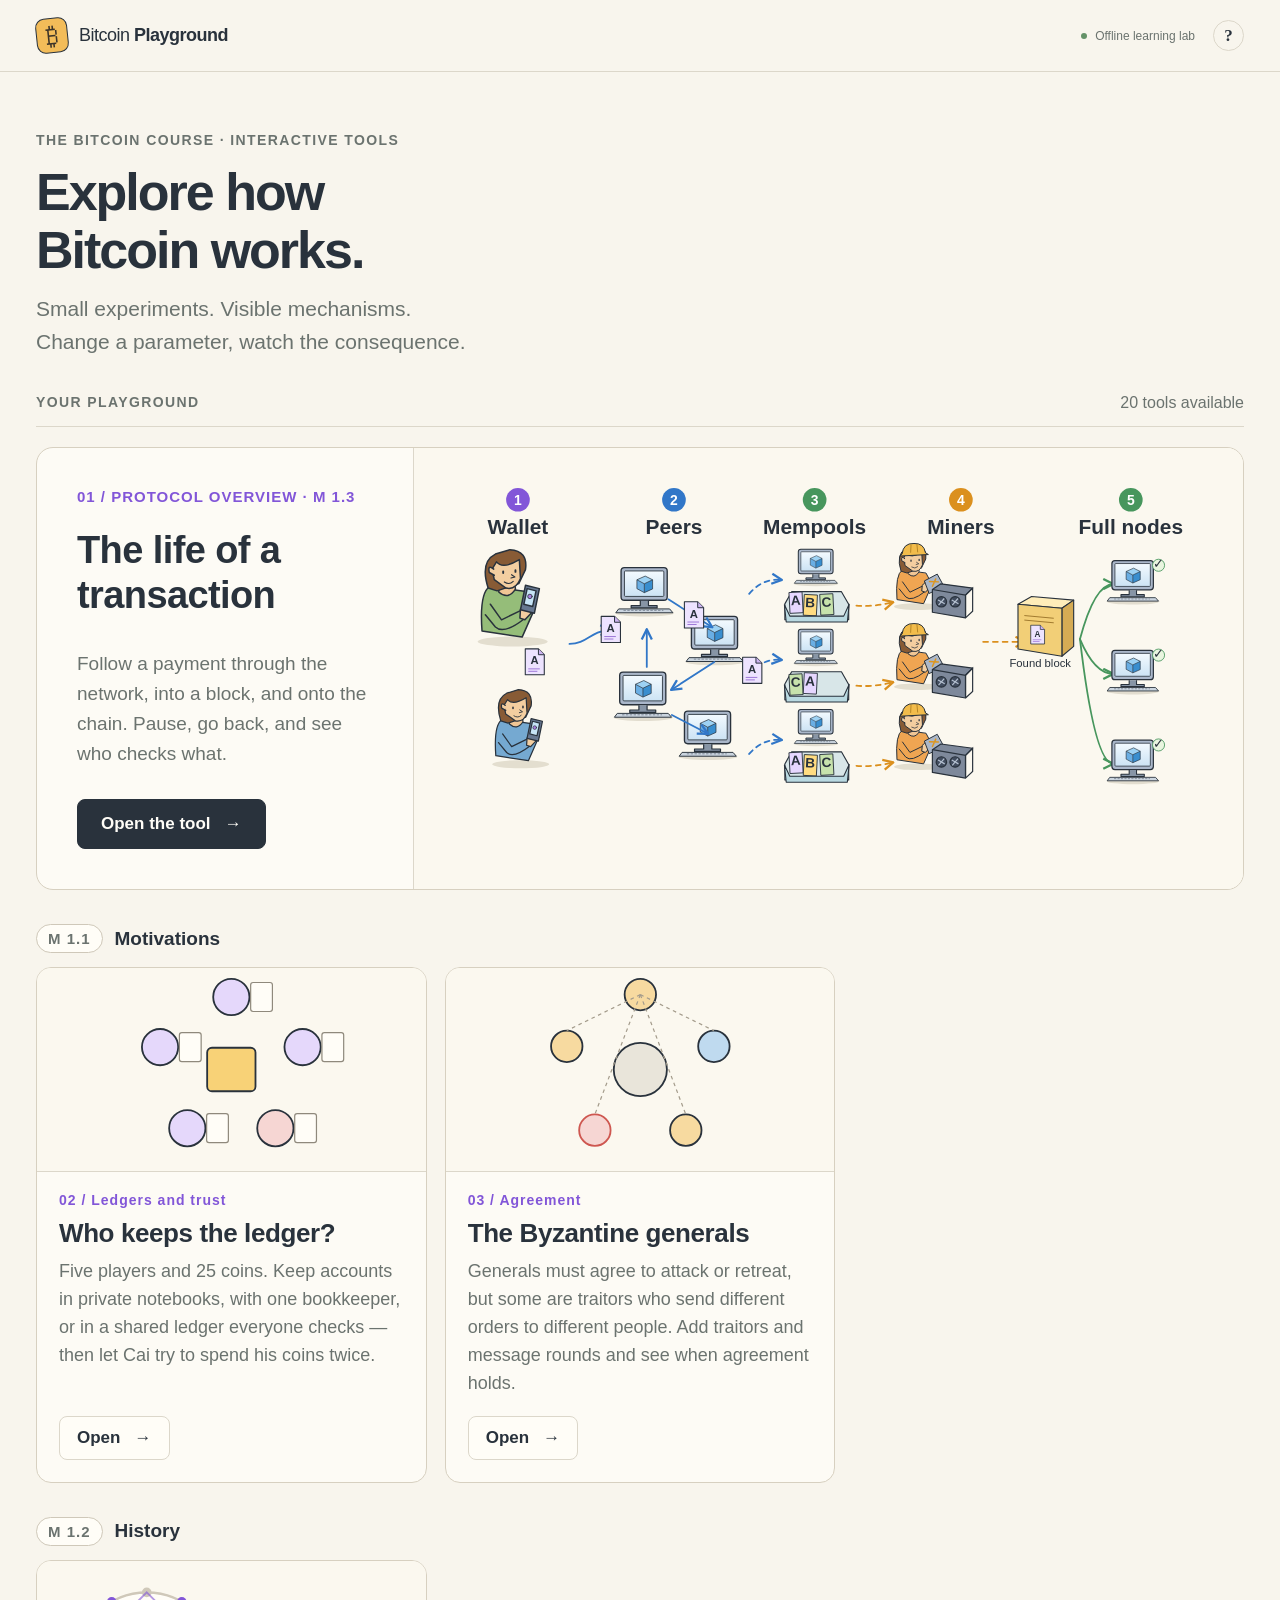
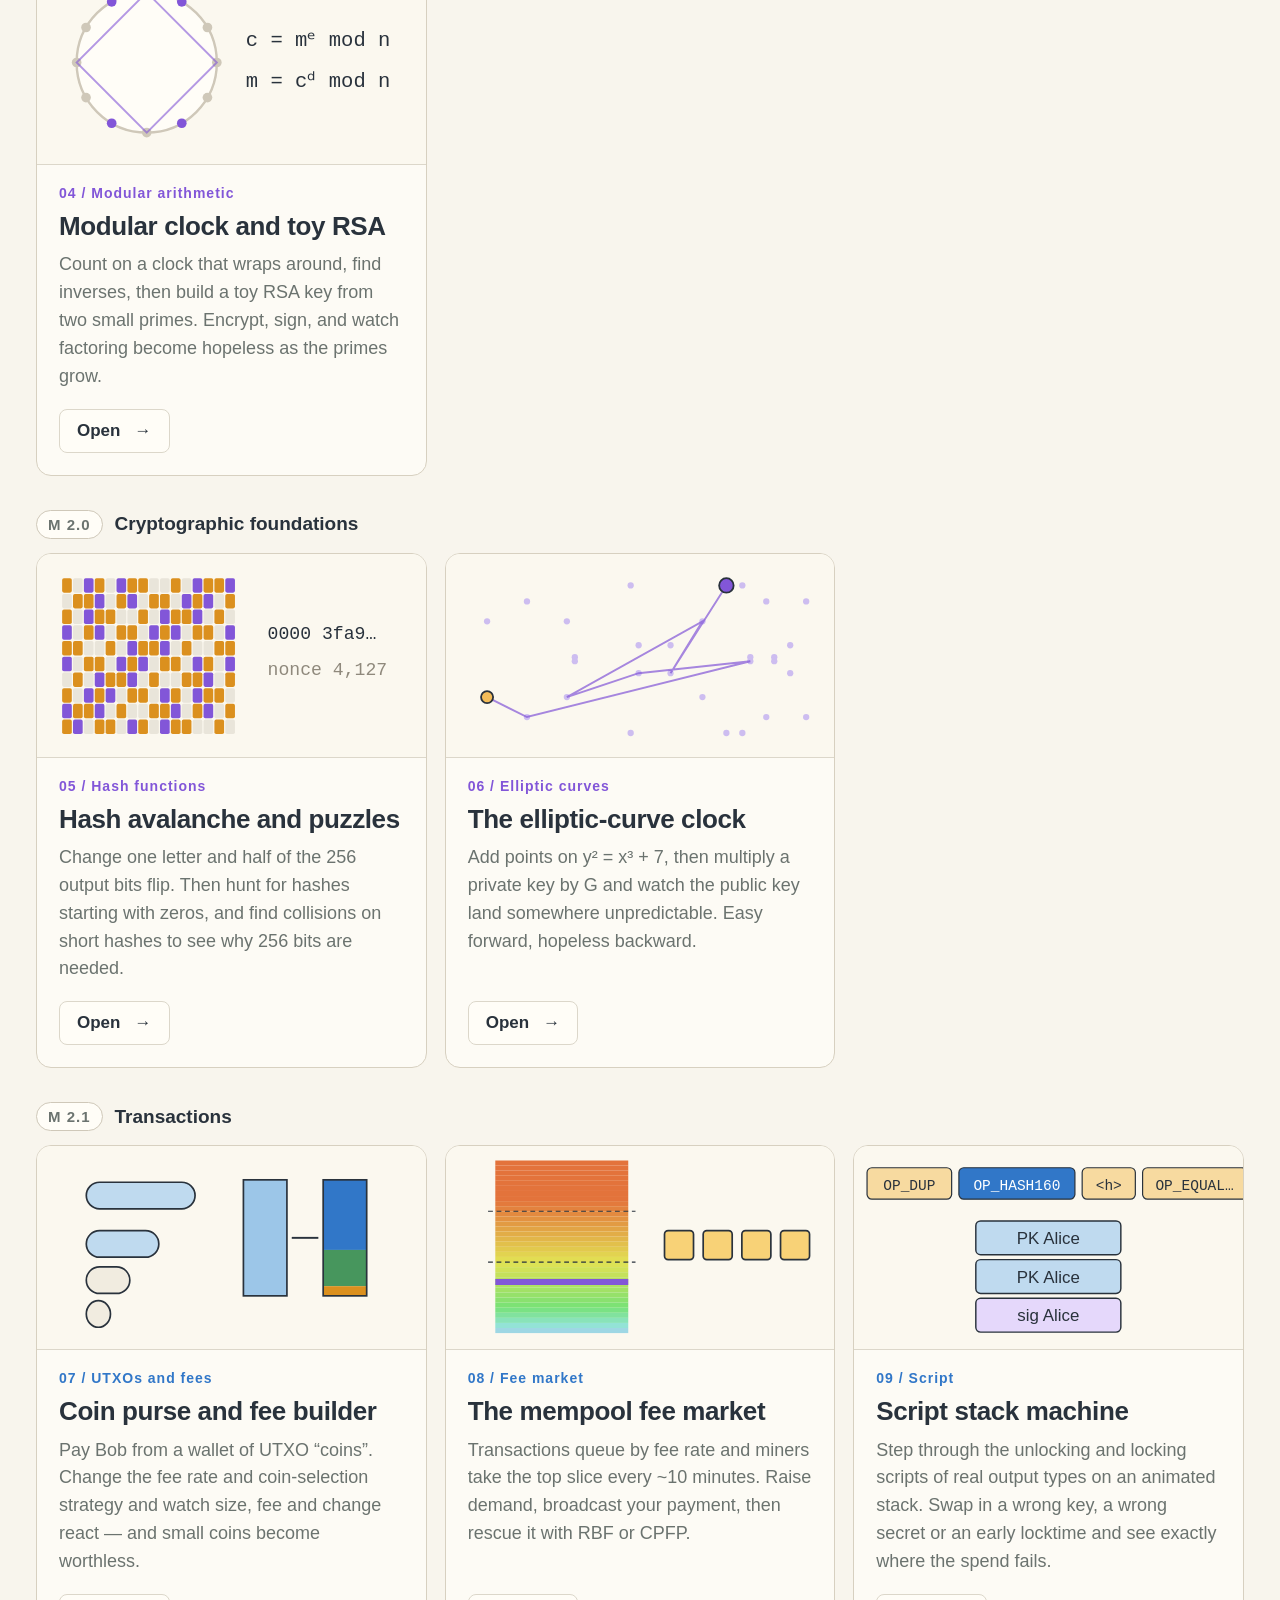
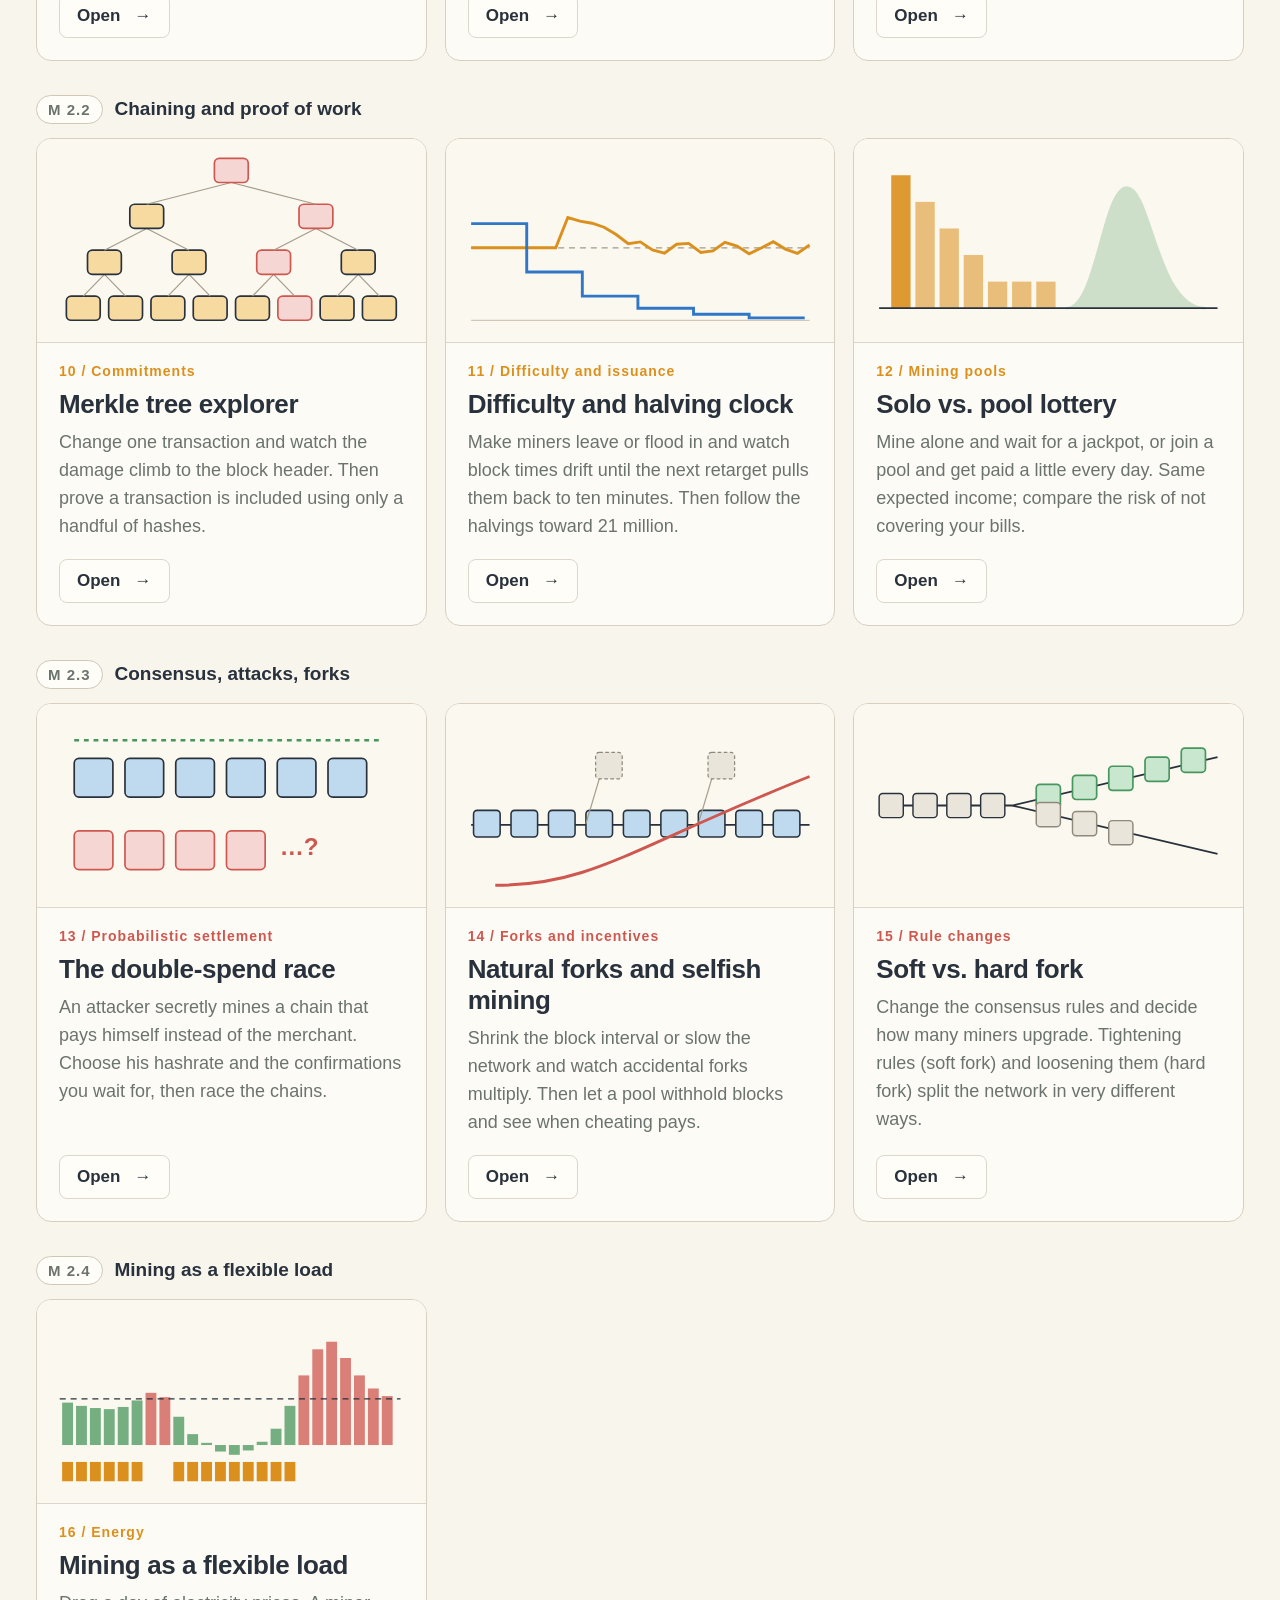
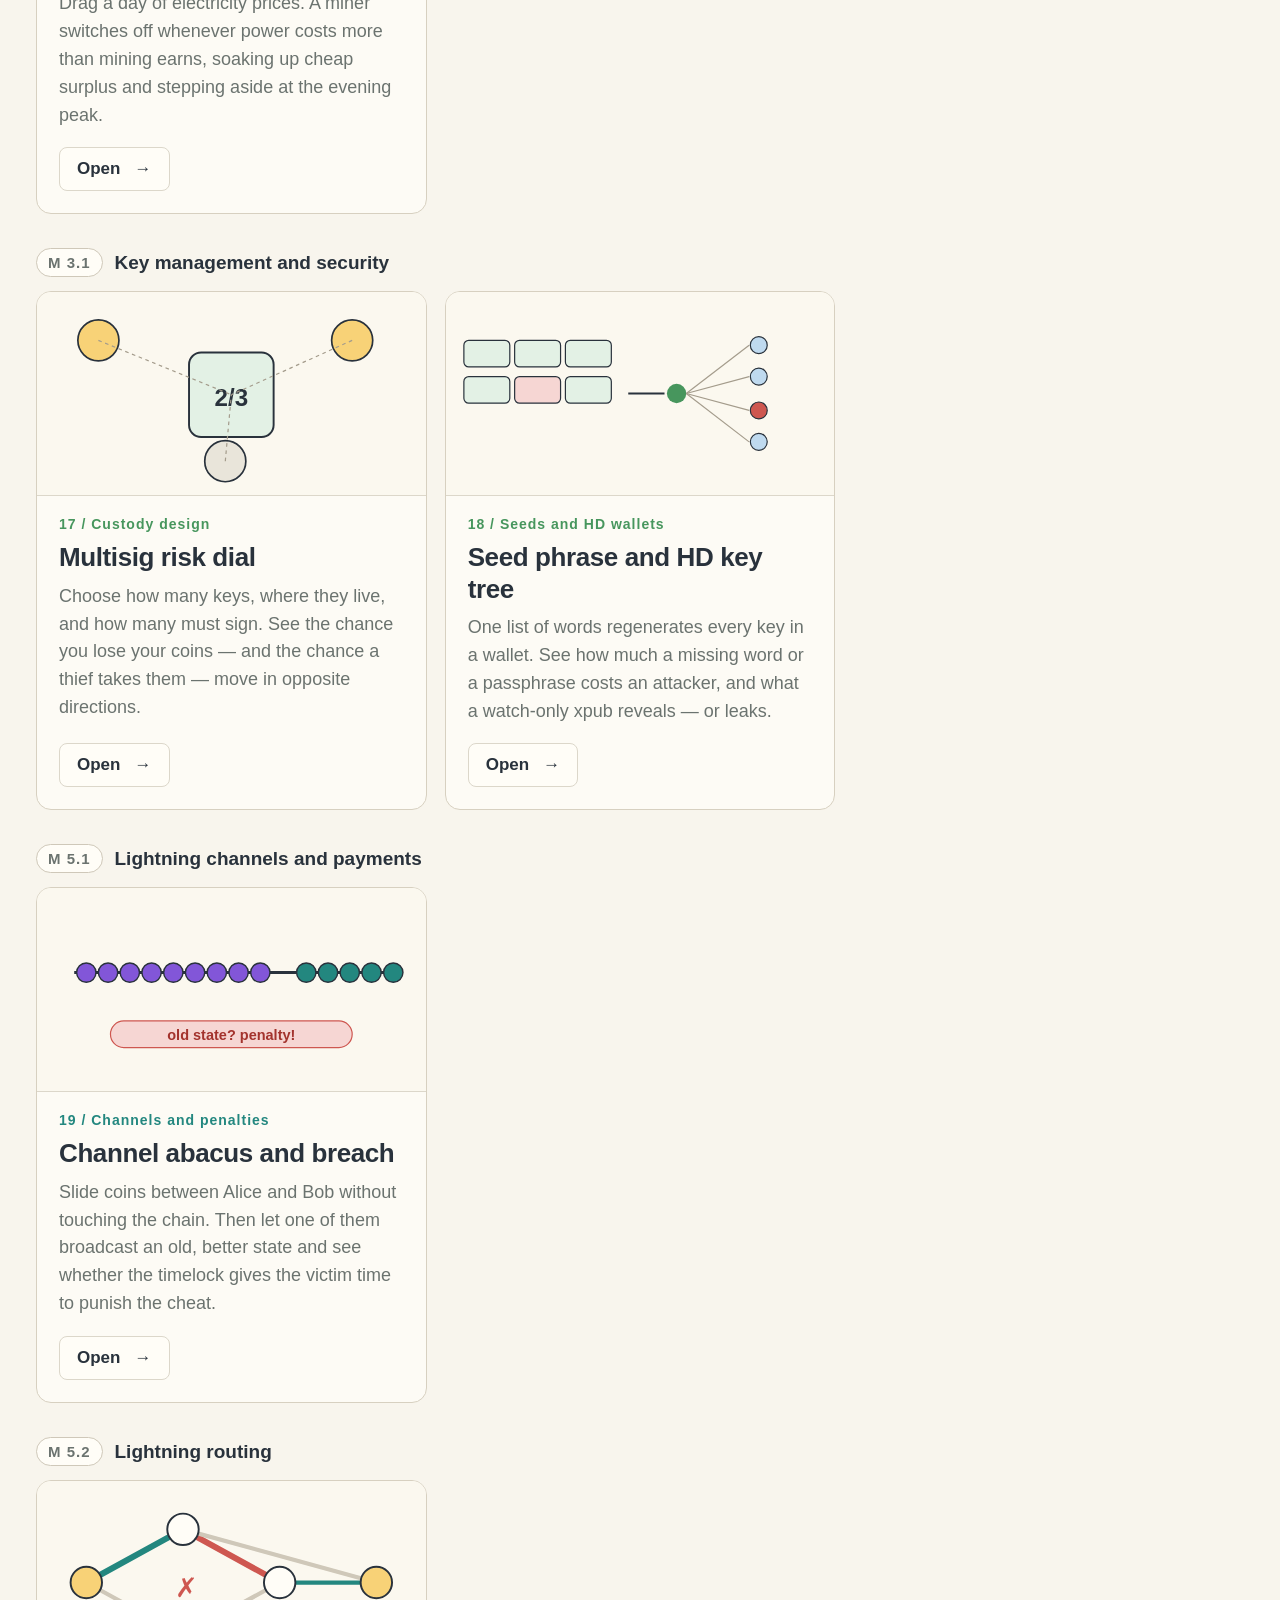
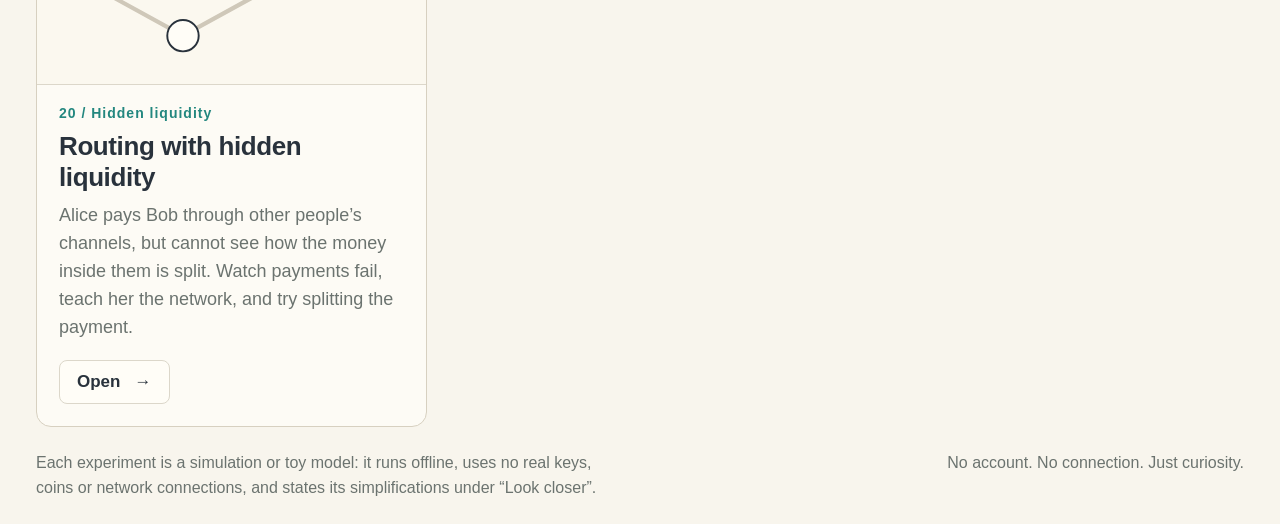
==== commit f7a7158f: "Publish Bitcoin Playground 2.1 readability update" ====
--- a/course-materials/bitcoin-playground/bitcoin-playground.html
+++ b/course-materials/bitcoin-playground/bitcoin-playground.html
@@ -69,6 +69,130 @@
 @media(max-width:1120px){.demo-bench{grid-template-columns:minmax(0,1fr) 270px}.readouts dd{font-size:17px}}
 @media(max-width:850px){.demo-bench{grid-template-columns:1fr}.demo-aside{display:block}.demo-scene{min-height:0}.demo-controls{grid-template-columns:1fr 1fr}}
 @media(max-width:520px){.demo-controls{grid-template-columns:1fr;padding:14px}.demo-grid{grid-template-columns:1fr}.demo-tabs{overflow-x:auto}.demo-tab{white-space:nowrap;margin-right:8px}.module-label{flex-wrap:wrap}}
+/* Readability (2026-10-17): larger interface text for classroom projection */
+button{font-size:16px}
+.eyebrow{font-size:14px;letter-spacing:1.4px}
+.tool-heading h1{font-size:38px}
+.tool-heading .eyebrow{font-size:14px}
+.heading-actions button{font-size:16px}
+.canvas-meta{height:auto;min-height:52px;padding:10px 22px}
+.canvas-meta .eyebrow{font-size:14px;letter-spacing:1px}
+.scene-position{font-size:15px}
+.scene-legend{font-size:16px;gap:12px 22px;padding:14px 22px}
+.legend-swatch,.legend-dot{width:14px;height:14px}
+.legend-dot.line{width:20px;height:4px}
+.teaching-detail{font-size:18px;max-width:1200px}
+.teaching-detail summary{font-size:17px}
+.teaching-detail p,.teaching-detail ul{font-size:18px;line-height:1.6;max-width:1150px}
+.tool-footer{font-size:14px}
+/* experiments */
+.demo-tabs{gap:10px}
+.demo-tab{font-size:18px;padding:8px 4px 16px;margin-right:22px}
+.demo-bench{grid-template-columns:minmax(0,1fr) 400px;gap:24px}
+.scene.demo-scene{height:auto;min-height:0;padding:10px 12px;display:block}
+.scene.demo-scene>.scene-svg{width:100%;height:auto}
+.demo-side{display:flex;flex-direction:column;gap:22px;min-width:0}
+.demo-controls{border:1.4px solid #cfc8b9;border-radius:15px;background:#fffdf7;padding:18px 20px 20px;grid-template-columns:1fr;gap:18px}
+.ctl{gap:8px}
+.ctl-top{font-size:17px;flex-wrap:wrap;row-gap:2px}
+.ctl-label{font-size:17px}
+.ctl output{font-size:20px}
+.ctl-hint{font-size:15px;line-height:1.35}
+.ctl input[type=range]{height:30px}
+.ctl input[type=range]::-webkit-slider-thumb{width:24px;height:24px;margin-top:-10px}
+.ctl input[type=range]::-moz-range-thumb{width:20px;height:20px}
+.ctl input[type=range]::-webkit-slider-runnable-track{height:5px}
+.seg{gap:6px}
+.seg button{font-size:16px;padding:9px 12px}
+.demo-actions{gap:10px}
+.demo-actions button{font-size:16px;padding:10px 14px}
+.demo-actions .note{font-size:16px}
+.demo-aside{padding:0 2px}
+.demo-aside .eyebrow{font-size:14px}
+.demo-aside h2{font-size:30px;line-height:1.2}
+.demo-aside>p{font-size:19px;line-height:1.55}
+.demo-aside .takeaway{font-size:18px}
+.readouts{gap:16px 20px}
+.readouts dt{font-size:15px}
+.readouts dd{font-size:26px;overflow-wrap:anywhere}
+.try-this .eyebrow{font-size:14px}
+.try-this ol{font-size:18px;line-height:1.5}
+/* transaction walkthrough */
+.step-tab{font-size:15px}
+.step-index{width:30px;height:30px;font-size:14px}
+.narration .eyebrow{font-size:14px}
+.narration h2{font-size:32px}
+.narration>p{font-size:19px;line-height:1.6}
+.takeaway{font-size:18px}
+.tx-status .eyebrow{font-size:13px}
+.status-value{font-size:22px}
+.tx-status dl{font-size:16px}
+.transport-main button{font-size:17px}
+.transport-options{font-size:16px}
+.transport-options select{font-size:16px}
+.scene-experiment{gap:14px}
+.scene-experiment button{font-size:16px;padding:10px 15px}
+.experiment-label{font-size:16px}
+.workbench:not(.demo-bench){grid-template-columns:minmax(0,1fr) 360px}
+/* hub */
+.collection-label span{font-size:16px}
+.hub-intro p:last-child{font-size:21px}
+.tool-card-copy .toy-number{font-size:15px}
+.tool-card-copy h2{font-size:38px;max-width:320px}
+.tool-card-copy p{font-size:19px}
+.tool-card-copy .primary{font-size:17px}
+.module-label{font-size:19px}
+.module-chip{font-size:15px;padding:5px 11px}
+.demo-grid{grid-template-columns:repeat(auto-fill,minmax(340px,1fr))}
+.demo-card-copy .toy-number{font-size:14px}
+.demo-card-copy h3{font-size:26px}
+.demo-card-copy p{font-size:18px}
+.demo-card-copy button{font-size:17px;padding:11px 17px}
+.hub-bottom,.hub-bottom p{font-size:16px}
+dialog p{font-size:18px}
+.shortcuts{font-size:16px;grid-template-columns:130px 1fr}
+.fine-print{font-size:15px}
+@media(max-width:1280px){.demo-bench{grid-template-columns:minmax(0,1fr) 360px}.step-tab{font-size:13px}}
+@media(max-width:1120px){.demo-bench{grid-template-columns:1fr}.demo-side{display:grid;grid-template-columns:minmax(0,1fr) minmax(0,1fr);gap:22px;align-items:start}.workbench:not(.demo-bench){grid-template-columns:minmax(0,1fr) 300px}.narration h2{font-size:28px}.narration>p{font-size:17px}}
+@media(max-width:850px){.demo-side{grid-template-columns:1fr}.workbench:not(.demo-bench){grid-template-columns:1fr}.step-tab{font-size:11px}}
+@media(max-width:520px){.tool-heading h1{font-size:28px}.demo-aside h2{font-size:25px}.demo-aside>p{font-size:17px}.readouts dd{font-size:22px}.demo-tab{font-size:16px}.scene-legend{font-size:14px}.demo-grid{grid-template-columns:1fr}.tool-card-copy h2{font-size:30px}.step-tab{font-size:9px}}
+
+/* Experiment grid: drawing + controls side by side, narrative under the drawing */
+.demo-bench{grid-template-columns:minmax(0,1fr) 400px;grid-template-areas:"scene side" "aside side";align-items:start}
+.demo-bench>.canvas-wrap{grid-area:scene}.demo-bench>.demo-side{grid-area:side;position:sticky;top:12px}.demo-bench>.demo-aside{grid-area:aside}
+.demo-aside{display:grid;grid-template-columns:minmax(0,1.15fr) minmax(0,1fr);gap:0 34px;padding:6px 4px 0}
+.demo-aside .aside-main>p{color:#616a64;font-size:19px;line-height:1.55;margin-bottom:18px}
+.demo-aside .aside-data .demo-stats{border-top:0;margin-top:4px;padding-top:0}
+.demo-aside .aside-data .try-this{margin-top:18px}
+@media(max-width:1280px){.demo-bench{grid-template-columns:minmax(0,1fr) 360px}}
+@media(max-width:1120px){.demo-bench{grid-template-columns:1fr;grid-template-areas:"scene" "side" "aside"}.demo-bench>.demo-side{position:static}.demo-side{display:block}}
+@media(max-width:700px){.demo-aside{grid-template-columns:1fr}.demo-aside .aside-data .demo-stats{border-top:1px solid var(--line);margin-top:18px;padding-top:16px}}
+.demo-aside .aside-main>.eyebrow{color:var(--accent)}
+.demo-svg text.halo{paint-order:stroke;stroke:#fffdf7;stroke-width:6px;stroke-linejoin:round}
+/* Transaction walkthrough drawing: full-width auto height and ~1.6× text (2026-10-17) */
+@media(min-width:851px){.workbench:not(.demo-bench) .scene{height:auto;min-height:0}.workbench:not(.demo-bench) .scene>.scene-svg{height:auto;max-height:none}}
+.scene-svg .label{font-size:27px}
+.scene-svg .small-label{font-size:25px}
+.scene-svg .hand-label{font-size:30px}
+.scene-svg .scene-caption{font-size:25px}
+.scene-svg .big-number{font-size:36px}
+.scene-svg .medium-number{font-size:32px}
+.scene-svg .mono{font-size:24px}
+.scene-svg .stage-number{font-size:20px}
+.scene-svg .note-letter{font-size:30px}
+.scene-svg .tray-label{font-size:19px}
+.scene-svg .gate-label{font-size:21px}
+.scene-svg .tiny-check{font-size:19px}
+.scene-svg .check-mark{font-size:30px}
+.step-tab{font-size:17px}
+.step-index{width:34px;height:34px;font-size:16px}
+.scene-svg text.halo{paint-order:stroke;stroke:#fffdf7;stroke-width:7px;stroke-linejoin:round}
+@media(max-width:1280px){.step-tab{font-size:15px}.step-index{width:30px;height:30px;font-size:14px}}
+@media(max-width:1120px){.step-tab{font-size:13px}.step-index{width:26px;height:26px;font-size:13px}}
+@media(max-width:850px){.step-tab{font-size:11px}.step-index{width:24px;height:24px;font-size:12px}}
+@media(max-width:520px){.step-tab{font-size:9px}.step-index{width:22px;height:22px;font-size:11px}}
+/* Keep enlarged stage labels reachable without widening a narrow page. */
+@media(max-width:850px){.stepper{overflow-x:auto;grid-template-columns:repeat(9,minmax(max-content,1fr));padding-bottom:4px}}
 </style>
 </head>
 <body>
@@ -167,7 +291,7 @@
     <symbol id="cube" viewBox="0 0 64 68"><path d="M5 17 34 4 60 17 31 31Z" fill="#9dd2f4"/><path d="M5 17 31 31 31 62 5 48Z" fill="#69aee4"/><path d="M31 31 60 17 60 49 31 62Z" fill="#398ecf"/><path d="M5 17 34 4 60 17 60 49 31 62 5 48Z M5 17 31 31 60 17 M31 31V62" fill="none" stroke="${ink}" stroke-width="2.5" stroke-linejoin="round"/></symbol>
     <symbol id="slip" viewBox="0 0 48 60"><path d="M5 3H32L44 15V56H5Z" fill="#ede3ff" stroke="${ink}" stroke-width="2.2" stroke-linejoin="round"/><path d="M32 3V15H44" fill="#cdb4f1" stroke="${ink}" stroke-width="2"/><text x="24" y="35" font-size="23" text-anchor="middle" fill="#7543c1" font-family="Arial" font-weight="700">A</text><path d="M12 44H34M12 49H29" stroke="#9d76d7" stroke-width="2" stroke-linecap="round"/></symbol>
   </defs>`;}
-  function svg(content,title='Bitcoin transaction journey'){return `<svg class="scene-svg" viewBox="0 0 1080 500" role="img" aria-label="${esc(title)}" xmlns="http://www.w3.org/2000/svg">${defs()}${content}</svg>`;}
+  function svg(content,title='Bitcoin transaction journey'){return `<svg class="scene-svg" viewBox="0 0 1080 560" role="img" aria-label="${esc(title)}" xmlns="http://www.w3.org/2000/svg">${defs()}${content}</svg>`;}
   function arrow(id,d,color='blue',dashed=false){return `<path id="${id}" d="${d}" fill="none" stroke="${colors[color]||color}" stroke-width="2.6" stroke-linecap="round" ${dashed?'stroke-dasharray="7 7"':''} marker-end="url(#arrow)"/>`;}
   function packet(path,delay=0,type='tx',dur=1.7){return `<g class="traveller" opacity="0"><animate attributeName="opacity" values="0;1;1;0" keyTimes="0;0.03;0.94;1" dur="${dur}s" begin="${delay}s" fill="freeze"/><animateMotion dur="${dur}s" begin="${delay}s" fill="freeze"><mpath href="#${path}"/></animateMotion>${type==='tx'?'<use href="#slip" x="-17" y="-22" width="34" height="43"/>':`<rect x="-17" y="-17" width="34" height="34" rx="4" fill="#f8d277" stroke="${ink}" stroke-width="2"/>`}</g>`;}
   function tx(x,y,scale=1){return `<use href="#slip" x="${x}" y="${y}" width="${48*scale}" height="${60*scale}"/>`;}
@@ -195,9 +319,9 @@
     <path d="M77 114Q84 103 90 109L99 118 85 133 76 130Z" fill="#f3cea0"/>
     ${miner?'<path d="M83 102 117 84 135 117 96 136Z" fill="#abb7c8"/><path d="M96 104 120 105M104 117 113 97" stroke="#dd961f" stroke-width="4"/>':'<path d="M86 71 111 77 102 121 77 115Z" fill="#677891"/><path d="M89 77 105 81 99 109 83 105Z" fill="#c6e4f6"/><circle cx="94" cy="91" r="4" fill="#aa80e0" stroke-width="1.5"/>'}
   </g>`;}
-  function tray(x,y,slips=['A','B','C'],scale=1){return `<g transform="translate(${x} ${y}) scale(${scale})"><path d="M5 30 20 3H130L146 31V65H5Z" fill="#d8e6e8" stroke="${ink}" stroke-width="2.5" stroke-linejoin="round"/>
+  function tray(x,y,slips=['A','B','C'],scale=1,showLabel=true){return `<g transform="translate(${x} ${y}) scale(${scale})"><path d="M5 30 20 3H130L146 31V65H5Z" fill="#d8e6e8" stroke="${ink}" stroke-width="2.5" stroke-linejoin="round"/>
     ${slips.map((s,i)=>`<g transform="translate(${14+i*34} ${s==='A'?5:9}) rotate(${i%2?3:-3})"><path d="M0 0H29V46H0Z" fill="${s==='A'?'#e6d7ff':i%2?'#ffdc81':'#c7e2ac'}" stroke="${ink}" stroke-width="2"/>${text(14,28,s,'note-letter','text-anchor="middle"')}</g>`).join('')}
-    <path d="M4 32 16 57H135L147 31 143 70H8Z" fill="#b9d9e1" stroke="${ink}" stroke-width="2.4" stroke-linejoin="round"/>${text(76,63,'MEMPOOL','tray-label','text-anchor="middle"')}</g>`;}
+    <path d="M4 32 16 57H135L147 31 143 70H8Z" fill="#b9d9e1" stroke="${ink}" stroke-width="2.4" stroke-linejoin="round"/>${showLabel?text(76,92,'MEMPOOL','tray-label','text-anchor="middle"'):''}</g>`;}
   function block(x,y,{label='BLOCK',color='#f2cf77',scale=1,withTx=false}={}){return `<g transform="translate(${x} ${y}) scale(${scale})" stroke="${ink}" stroke-width="2.5" stroke-linejoin="round">
     <path d="M0 20 30 3 123 11 97 29Z" fill="#ffedb9"/><path d="M97 29 123 11 123 113 97 135Z" fill="#d5ab54"/><path d="M0 20 97 29 97 135 0 119Z" fill="${color}"/>
     <path d="M14 45 79 51M14 55 79 61" stroke="#997328" stroke-width="2"/>
@@ -205,106 +329,107 @@
     ${text(49,158,label,'small-label','stroke="none" text-anchor="middle"')}
   </g>`;}
   function miner(x,y,scale=1){return `<g transform="translate(${x} ${y}) scale(${scale})">${person(0,-10,{miner:true,shirt:'#efa552',scale:.78})}<g transform="translate(81 88)" stroke="${ink}" stroke-width="2.5"><path d="M0 0 18 -12 85 -3 70 12 70 60 0 48Z" fill="#7e899b" stroke-linejoin="round"/><path d="M0 0 70 12 85 -3 85 46 70 60M70 12V60" fill="none"/>${[19,48].map(a=>`<circle cx="${a}" cy="26" r="11" fill="#424d5f"/><path d="M${a-7} 22  ${a+7} 30M${a+6} 19 ${a-6} 33" stroke="#b5c1d1"/>`).join('')}</g></g>`;}
-  function caption(s){return text(540,474,s,'scene-caption','text-anchor="middle"');}
+  function caption(s){if(s.length<=66)return text(540,530,s,'scene-caption','text-anchor="middle"');const w=s.split(' '),out=[''];w.forEach(x=>{if((out.at(-1)+' '+x).trim().length>Math.ceil(s.length/2)+4)out.push(x);else out[out.length-1]=(out.at(-1)+' '+x).trim();});return out.map((l,i)=>text(540,510+i*34,l,'scene-caption','text-anchor="middle"')).join('');}
   function overview(){
     let out='';
     const headings=[[94,'Wallet','purple'],[318,'Peers','blue'],[520,'Mempools','green'],[730,'Miners','orange'],[974,'Full nodes','green']];
-    out+=headings.map(([x,s,c],i)=>`<circle cx="${x}" cy="39" r="14" fill="${colors[c]}"/>${text(x,44,i+1,'stage-number','text-anchor="middle"')}${text(x,79,s,'hand-label','text-anchor="middle"')}`).join('');
+    out+=headings.map(([x,s,c],i)=>`<circle cx="${x}" cy="37" r="17" fill="${colors[c]}"/>${text(x,44,i+1,'stage-number','text-anchor="middle"')}${text(x,86,s,'hand-label','text-anchor="middle"')}`).join('');
     out+=arrow('o1','M168 244C194 244 197 225 227 224','blue');
     [[280,165],[381,235],[278,315],[371,371]].forEach(([x,y],i)=>{out+=node(x-40,y-32,{scale:.69});});
     out+=arrow('o2','M310 180L373 220','blue')+arrow('o3','M376 270L314 310','blue')+arrow('o4','M279 277V223','blue')+arrow('o5','M315 346L367 373','blue');
     out+=person(36,103,{scale:.8})+person(57,305,{scale:.65,shirt:'#75a9d1'})+tx(101,249,.7);
-    [127,242,357].forEach((y,i)=>{out+=arrow('om'+i,`M426 ${y+45}Q446 ${y+22} 473 ${y+25}`,'blue',true);out+=node(495,y-20,{scale:.52});out+=tray(474,y+40,i===1?['C','A']:['A','B','C'],.65);out+=arrow('mm'+i,`M580 ${y+62}Q605 ${y+64} 633 ${y+57}`,'orange',true);out+=miner(634,y-21,.68);});
+    [127,242,357].forEach((y,i)=>{out+=arrow('om'+i,`M426 ${y+45}Q446 ${y+22} 473 ${y+25}`,'blue',true);out+=node(495,y-20,{scale:.52});out+=tray(474,y+40,i===1?['C','A']:['A','B','C'],.65,false);out+=arrow('mm'+i,`M580 ${y+62}Q605 ${y+64} 633 ${y+57}`,'orange',true);out+=miner(634,y-21,.68);});
     out+=arrow('win','M762 241H823','orange',true)+block(812,174,{withTx:true,scale:.65,label:'Found block'});
     [123,252,381].forEach((y,i)=>{out+=arrow('verify'+i,`M901 237Q922 ${y+35} 949 ${y+35}`,'green');out+=node(945,y,{scale:.62,check:'yes'});});
     out+=packet('o1',.2)+packet('o2',1.3)+packet('om1',2.1)+packet('mm1',3)+packet('win',4,'block')+packet('verify1',5,'block');
     return svg(out+caption('A payment becomes history through local checks and accumulated work.'));
   }
   function wallet(){return svg(`
-    ${person(38,162,{scale:1.25})}${text(118,408,'ALICE','hand-label','text-anchor="middle"')}
-    ${arrow('w1','M222 254H284','purple')}
-    <g class="appear"><rect x="305" y="91" width="205" height="289" rx="11" fill="url(#paper)" stroke="${ink}" stroke-width="2.4"/>
-    ${text(328,128,'ONE INPUT','hand-label')}${text(328,174,'100,000 sats','big-number')}${lines(328,209,['Unspent output','prior-tx:0'],'small-label',22)}
-    <path d="M328 246H488" stroke="#d2c9b6"/>${text(328,280,'AUTHORIZED','small-label')}
-    <g transform="translate(335 304)" stroke="#8256d8" stroke-width="3" fill="#e7d9fd"><circle cx="14" cy="14" r="14"/><path d="M29 8H83L91 16 83 24 75 18 69 24 62 18H29Z"/><circle cx="10" cy="14" r="3"/></g></g>
-    ${arrow('w2','M532 230H591','purple')}${tx(541,151,1)}
-    <rect x="616" y="91" width="234" height="125" rx="11" fill="#e9f2e1" stroke="${ink}" stroke-width="2.4"/>
-    ${text(639,127,'BOB’S OUTPUT','hand-label')}${text(639,173,'60,000 sats','big-number')}
-    <rect x="616" y="237" width="234" height="95" rx="11" fill="#eef0f9" stroke="${ink}" stroke-width="2.4"/>
-    ${text(639,272,'CHANGE TO ALICE','hand-label')}${text(639,309,'39,000 sats','medium-number')}
-    ${text(626,373,'Fee = 1,000 sats','small-label')}
-    ${person(892,163,{shirt:'#7eadd2',scale:1.12})}${text(962,398,'BOB','hand-label','text-anchor="middle"')}
+    ${person(26,170,{scale:1.2})}${text(104,428,'ALICE','hand-label','text-anchor="middle"')}
+    ${arrow('w1','M206 262H262','purple')}
+    <g class="appear"><rect x="278" y="78" width="278" height="350" rx="12" fill="url(#paper)" stroke="${ink}" stroke-width="2.4"/>
+    ${text(300,122,'ONE INPUT','hand-label')}${text(300,172,'100,000 sats','big-number')}${lines(300,214,['Unspent output','prior-tx:0'],'small-label',32)}
+    <path d="M300 268H534" stroke="#d2c9b6"/>${text(300,308,'AUTHORIZED','small-label')}
+    <g transform="translate(306 334)" stroke="#8256d8" stroke-width="3" fill="#e7d9fd"><circle cx="14" cy="14" r="14"/><path d="M29 8H83L91 16 83 24 75 18 69 24 62 18H29Z"/><circle cx="10" cy="14" r="3"/></g></g>
+    ${arrow('w2','M572 262H626','purple')}${tx(575,168,1)}
+    <rect x="640" y="78" width="262" height="140" rx="12" fill="#e9f2e1" stroke="${ink}" stroke-width="2.4"/>
+    ${text(660,120,'BOB’S OUTPUT','label')}${text(660,175,'60,000 sats','big-number')}
+    <rect x="640" y="236" width="262" height="140" rx="12" fill="#eef0f9" stroke="${ink}" stroke-width="2.4"/>
+    ${text(660,276,'CHANGE','label')}${text(660,318,'39,000 sats','medium-number')}${text(660,354,'back to Alice','small-label')}
+    ${text(648,420,'Fee = 1,000 sats','small-label')}
+    ${person(922,186,{shirt:'#7eadd2',scale:.98})}${text(984,428,'BOB','hand-label','text-anchor="middle"')}
     ${packet('w1',.1)}${packet('w2',1.7)}${caption('100,000 in = 60,000 payment + 39,000 change + 1,000 fee')}
   `,'Alice authorizes a transaction spending 100,000 sats, paying Bob 60,000 and returning 39,000 as change, with a 1,000 sat fee.');}
-  function relay(){let out=person(32,158,{scale:1.1})+text(100,394,'ALICE','hand-label','text-anchor="middle"');
-    const positions=[[285,193],[555,80],[553,307],[866,191]];
-    [['r0','M195 252H276'],['r1','M401 211Q462 117 547 125'],['r2','M402 255Q462 352 546 352'],['r3','M672 128Q790 128 858 217'],['r4','M671 353Q784 365 857 262']].forEach(([id,d],i)=>{out+=arrow(id,d,i===2||i===4?'#c6c9c8':'blue',i>0);if(i!==2&&i!==4)out+=packet(id,i*.85);});
+  function relay(){let out=person(28,176,{scale:1.1})+text(96,414,'ALICE','hand-label','text-anchor="middle"');
+    const positions=[[262,212],[560,48],[560,340],[880,212]];
+    [['r0','M190 270H252'],['r1','M380 228Q440 120 552 92'],['r2','M380 280Q440 400 552 388'],['r3','M680 96Q800 104 872 236'],['r4','M680 388Q800 380 872 296']].forEach(([id,d],i)=>{out+=arrow(id,d,i===2||i===4?'#c6c9c8':'blue',i>0);if(i!==2&&i!==4)out+=packet(id,i*.85);});
     positions.forEach(([x,y],i)=>{out+=node(x,y,{label:`NODE ${i+1}`,check:i===2?'':'yes',active:i!==2});if(i!==2)out+=tx(x+111,y+44,.56);});
-    out+=text(485,222,'announce','small-label')+text(494,251,'request','small-label')+text(477,280,'send transaction','small-label');
+    out+=text(560,236,'announce','small-label halo','text-anchor="middle"')+text(560,268,'request','small-label halo','text-anchor="middle"')+text(560,300,'send transaction','small-label halo','text-anchor="middle"');
     return svg(out+caption('Each receiver checks the transaction before accepting and relaying it.'));}
-  function mempools(state){let out='';const nodes=[[237,58],[690,58],[237,270],[690,270]];
-    out+=arrow('m0','M406 153H665','blue')+arrow('m1','M685 351H422','blue')+arrow('m2','M345 252V225','blue');
-    nodes.forEach(([x,y],i)=>{out+=`<g class="check-row" style="animation-delay:${i*.25}s"><rect x="${x-24}" y="${y-8}" width="206" height="173" rx="20" fill="#edf3e5" stroke="#bfd2b0" stroke-width="1.4"/>`;out+=node(x+35,y,{scale:.56});out+=text(x+5,y+70,'NODE '+(i+1),'small-label');out+=tray(x+2,y+83,state.mempools[i],.98)+'</g>';});
-    out+=text(530,90,'LOCAL VIEWS','hand-label','text-anchor="middle"');
+  function mempools(state){let out='';const nodes=[[196,44],[738,44],[196,284],[738,284]];
+    out+=arrow('m0','M392 136H704','blue')+arrow('m1','M716 380H404','blue')+arrow('m2','M300 272V238','blue');
+    nodes.forEach(([x,y],i)=>{out+=`<g class="check-row" style="animation-delay:${i*.25}s"><rect x="${x-24}" y="${y-8}" width="206" height="198" rx="20" fill="#edf3e5" stroke="#bfd2b0" stroke-width="1.4"/>`;out+=node(x+104,y,{scale:.5});out+=text(x-8,y+40,'NODE '+(i+1),'small-label');out+=tray(x+2,y+80,state.mempools[i],.98)+'</g>';});
+    out+=text(540,96,'LOCAL VIEWS','hand-label','text-anchor="middle"');
     return svg(out+caption('Purple A is Alice’s payment. Node 3 has not received it in this snapshot.'));}
   function candidate(){return svg(`
-    ${node(81,74,{label:'MINER’S NODE',scale:.9})}${tray(57,218,['A','B','C'],1.2)}
-    ${arrow('c1','M250 276H337','orange')}${packet('c1',.3)}
-    ${miner(333,125,1.2)}${text(425,369,'SELECT + ORDER','hand-label','text-anchor="middle"')}
-    ${arrow('c2','M533 244H609','orange')}${packet('c2',1.7)}
-    <g class="appear"><rect x="637" y="45" width="359" height="377" rx="16" fill="#fffef9" stroke="${ink}" stroke-width="2.5"/>
-    ${text(662,82,'CANDIDATE BLOCK','hand-label')}
-    <rect x="658" y="102" width="317" height="110" rx="8" fill="#e3effa" stroke="#5e91c9" stroke-width="1.8"/>
-    ${text(679,131,'80-BYTE HEADER','label')}${lines(679,163,['version · previous block hash','Merkle root · time · nBits · nonce'],'small-label',23)}
-    <rect x="658" y="231" width="317" height="39" rx="6" fill="#f9e5b5"/>
-    ${text(675,256,'1   coinbase: subsidy + fees','small-label')}
-    <rect x="658" y="280" width="317" height="51" rx="6" fill="#eadefb" stroke="#9d7cce" stroke-width="1.5"/>
-    ${text(675,311,'2   TX A: Alice pays Bob','label')}
-    <rect x="658" y="341" width="317" height="39" rx="6" fill="#f1efea"/>${text(675,367,'3   TX B: another payment','small-label')}
-    ${text(680,406,'Transaction order is committed.','small-label')}</g>
+    ${node(52,64,{label:'MINER’S NODE',scale:.9})}${tray(28,230,['A','B','C'],1.2)}
+    ${arrow('c1','M222 290H290','orange')}${packet('c1',.3)}
+    ${miner(290,150,1)}${text(392,420,'SELECT + ORDER','hand-label','text-anchor="middle"')}
+    ${arrow('c2','M478 268H534','orange')}${packet('c2',1.7)}
+    <g class="appear"><rect x="548" y="28" width="512" height="440" rx="16" fill="#fffef9" stroke="${ink}" stroke-width="2.5"/>
+    ${text(572,72,'CANDIDATE BLOCK','hand-label')}
+    <rect x="568" y="92" width="472" height="132" rx="8" fill="#e3effa" stroke="#5e91c9" stroke-width="1.8"/>
+    ${text(588,128,'80-BYTE HEADER','label')}${lines(588,166,['version · previous block hash','Merkle root · time · nBits · nonce'],'small-label',32)}
+    <rect x="568" y="238" width="472" height="48" rx="6" fill="#f9e5b5"/>
+    ${text(586,271,'1   coinbase: subsidy + fees','small-label')}
+    <rect x="568" y="296" width="472" height="56" rx="6" fill="#eadefb" stroke="#9d7cce" stroke-width="1.5"/>
+    ${text(586,333,'2   TX A: Alice pays Bob','label')}
+    <rect x="568" y="362" width="472" height="48" rx="6" fill="#f1efea"/>${text(586,395,'3   TX B: another payment','small-label')}
+    ${text(588,446,'Transaction order is committed.','small-label')}</g>
     ${caption('The coinbase comes first. Parents must precede transactions that spend them.')}
   `);}
   function mining(trials){const last=trials.at(-1);return svg(`
-    ${miner(90,152,1.5)}${text(226,409,'MANY ATTEMPTS','hand-label','text-anchor="middle"')}
-    ${arrow('h1','M379 278H453','orange')}
-    <rect x="485" y="69" width="481" height="336" rx="15" fill="#fffefb" stroke="${ink}" stroke-width="2.5"/>
-    ${text(513,107,'80-BYTE TOY HEADER','hand-label')}${text(513,145,'nonce','small-label')}${text(596,145,last.nonce,'mono hash-nonce')}
-    <path d="M513 167H938" stroke="#d7cfbf"/>
-    ${text(513,198,'DOUBLE SHA-256','small-label')}${text(513,234,last.hash.slice(0,28),'mono hash-display')}${text(513,262,last.hash.slice(28),'mono hash-tail')}
-    ${text(513,306,'target  0fffff'+'0'.repeat(10)+'…','mono')}
-    <rect x="513" y="335" width="425" height="44" rx="7" fill="#e6f0dc"/>
-    ${text(532,363,'✓  Hash ≤ target: proof of work found','label hash-verdict')}
+    ${miner(18,150,1.12)}${text(142,436,'MANY ATTEMPTS','hand-label','text-anchor="middle"')}
+    ${arrow('h1','M262 268H318','orange')}
+    <rect x="330" y="40" width="730" height="404" rx="15" fill="#fffefb" stroke="${ink}" stroke-width="2.5"/>
+    ${text(356,84,'80-BYTE TOY HEADER','hand-label')}${text(356,128,'nonce','small-label')}${text(450,128,last.nonce,'mono hash-nonce')}
+    <path d="M356 150H1034" stroke="#d7cfbf"/>
+    ${text(356,190,'DOUBLE SHA-256','small-label')}${text(356,230,last.hash.slice(0,28),'mono hash-display')}${text(356,264,last.hash.slice(28),'mono hash-tail')}
+    ${text(356,310,'target  0fffff'+'0'.repeat(10)+'…','mono')}
+    <rect x="356" y="338" width="678" height="58" rx="8" fill="#e6f0dc"/>
+    ${text(376,376,'✓  Hash ≤ target: proof of work found','label hash-verdict')}
     ${caption('Real SHA256d; illustrative header and easy target. No Bitcoin network is involved.')}
   `);}
-  function blockRelay(){let out=miner(29,161,1.05)+block(229,192,{withTx:true,scale:.65,label:'Found block'});
-    const coords=[[459,194],[717,57],[718,337],[924,196]];
-    [['br0','M327 245H439'],['br1','M554 215Q620 107 706 104'],['br2','M554 274Q620 383 705 383'],['br3','M817 107Q900 118 929 188'],['br4','M819 380Q900 366 928 310']].forEach(([id,d],i)=>{out+=arrow(id,d,'blue',true)+packet(id,i*.8,'block');});
+  function blockRelay(){let out=miner(20,172,1.05)+block(222,200,{withTx:true,scale:.65,label:'Found block'});
+    const coords=[[459,206],[717,46],[718,356],[924,206]];
+    [['br0','M327 257H439'],['br1','M554 222Q620 96 706 93'],['br2','M554 290Q620 400 705 402'],['br3','M817 96Q900 107 929 198'],['br4','M819 400Q900 386 928 322']].forEach(([id,d],i)=>{out+=arrow(id,d,'blue',true)+packet(id,i*.8,'block');});
     coords.forEach(([x,y],i)=>{out+=node(x,y,{label:'NODE '+(i+1),scale:.84});out+=block(x+75,y+57,{withTx:true,scale:.25,label:''});});
     return svg(out+caption('The block is received at different times. Its contents still need validation.'));}
   function verify(state){return svg(`
-    ${block(77,147,{withTx:true,color:state.invalid?'#ef9b8d':'#cfdda8',scale:1.24,label:state.invalid?'UNAUTHORIZED SPEND':'FOUND BLOCK'})}
-    <circle cx="218" cy="178" r="28" fill="#f5cf6a" stroke="${ink}" stroke-width="2.2"/>${text(218,184,'PoW','label','text-anchor="middle"')}
-    ${arrow('v1','M265 250H327',state.invalid?'red':'green')}
-    <path d="M352 368V165a126 126 0 0 1 252 0V368Z" fill="#e4dfd5" stroke="${ink}" stroke-width="3"/>
-    <path d="M380 368V169a98 98 0 0 1 196 0V368Z" fill="#fffdf8" stroke="${ink}" stroke-width="2.4"/>
-    ${text(478,170,'CONSENSUS','hand-label','text-anchor="middle"')}${text(478,200,'CHECKS','hand-label','text-anchor="middle"')}
-    ${state.checks.map((c,i)=>`<g class="check-row" style="animation-delay:${i*.45}s"><circle cx="397" cy="${235+i*31}" r="8" fill="${c.ok?'#e1efd5':'#f8d4ce'}"/>${text(397,240+i*31,c.ok?'✓':'×','tiny-check','text-anchor="middle"')}${text(415,240+i*31,['Header & PoW','Commitments','Authorization','Limits & reward'][i],'gate-label')}</g>`).join('')}
-    ${arrow('v2','M631 250H710',state.invalid?'red':'green')}
-    ${node(777,143,{scale:1.3,check:state.invalid?'no':'yes'})}
-    <rect x="740" y="318" width="238" height="57" rx="9" fill="${state.invalid?'#f8d6cd':'#deedd0'}" stroke="${state.invalid?colors.red:colors.green}" stroke-width="2"/>
-    ${text(859,354,state.invalid?'REJECT BLOCK':'VALID BLOCK','hand-label','text-anchor="middle"')}
+    ${block(44,128,{withTx:true,color:state.invalid?'#ef9b8d':'#cfdda8',scale:1.15,label:''})}
+    ${state.invalid?text(114,342,'UNAUTHORIZED','small-label','text-anchor="middle"')+text(114,374,'SPEND','small-label','text-anchor="middle"'):text(114,342,'FOUND BLOCK','small-label','text-anchor="middle"')}
+    <circle cx="186" cy="152" r="32" fill="#f5cf6a" stroke="${ink}" stroke-width="2.2"/>${text(186,161,'PoW','label','text-anchor="middle"')}
+    ${arrow('v1','M232 250H322',state.invalid?'red':'green')}
+    <path d="M336 410V170a140 140 0 0 1 280 0V410Z" fill="#e4dfd5" stroke="${ink}" stroke-width="3"/>
+    <path d="M362 410V174a114 114 0 0 1 228 0V410Z" fill="#fffdf8" stroke="${ink}" stroke-width="2.4"/>
+    ${text(476,150,'CONSENSUS','hand-label','text-anchor="middle"')}${text(476,188,'CHECKS','hand-label','text-anchor="middle"')}
+    ${state.checks.map((c,i)=>`<g class="check-row" style="animation-delay:${i*.45}s"><circle cx="384" cy="${240+i*40}" r="11" fill="${c.ok?'#e1efd5':'#f8d4ce'}"/>${text(384,247+i*40,c.ok?'✓':'×','tiny-check','text-anchor="middle"')}${text(404,247+i*40,['Header & PoW','Commitments','Authorization','Limits & reward'][i],'gate-label')}</g>`).join('')}
+    ${arrow('v2','M630 250H706',state.invalid?'red':'green')}
+    ${node(752,118,{scale:1.3,check:state.invalid?'no':'yes'})}
+    <rect x="716" y="318" width="290" height="66" rx="10" fill="${state.invalid?'#f8d6cd':'#deedd0'}" stroke="${state.invalid?colors.red:colors.green}" stroke-width="2"/>
+    ${text(861,362,state.invalid?'REJECT BLOCK':'VALID BLOCK','hand-label','text-anchor="middle"')}
     ${caption(state.invalid?'Even valid proof of work cannot authorize an invalid spend.':'The same rules are checked independently by every full node.')}
   `);}
   function chain(state){
-    const small=(x,y,label,color,withTx=false)=>block(x,y,{label,color,withTx,scale:.47});
-    let out=text(93,221,'SHARED PAST','small-label')+small(86,245,'', '#d0d4d7')+small(184,245,'','#d0d4d7');
-    out+=arrow('ch0','M147 280H179','#8a9196')+arrow('ch1','M247 271Q281 271 302 166',state.reorg?'#b7b3a9':'green');
+    const small=(x,y,label,color,withTx=false)=>block(x,y,{label,color,withTx,scale:.58});
+    let out=text(40,214,'SHARED PAST','small-label halo')+small(86,245,'', '#d0d4d7')+small(184,245,'','#d0d4d7');
+    out+=arrow('ch0','M160 290H180','#8a9196')+arrow('ch1','M258 285Q284 285 304 172',state.reorg?'#b7b3a9':'green');
     const count=1+state.descendants;
-    for(let i=0;i<count;i++){const x=310+i*122;out+=small(x,128,i===0?'TX A':'+'+i,state.reorg?'#d4d6cb':'#a9cb82',i===0);if(i<count-1)out+=arrow('cha'+i,`M${x+62} 163H${x+114}`,state.reorg?'#b7b3a9':'green');}
+    for(let i=0;i<count;i++){const x=310+i*122;out+=small(x,128,'',state.reorg?'#d4d6cb':'#a9cb82',i===0)+text(x+36,234,i===0?'TX A':'+'+i,'small-label','text-anchor="middle"');if(i<count-1)out+=arrow('cha'+i,`M${x+72} 170H${x+116}`,state.reorg?'#b7b3a9':'green');}
     out+=text(310,87,state.reorg?'FORMER ACTIVE BRANCH':'ACTIVE BRANCH','hand-label');
-    out+=text(310,239,`${count} confirmation${count===1?'':'s'} before any reorganization`,'small-label');
-    if(state.reorg){out+=arrow('fork','M247 293Q279 293 302 335','red');for(let i=0;i<count+1;i++){const x=310+i*122;out+=small(x,304,'','#edaa89');if(i<count)out+=arrow('chr'+i,`M${x+62} 339H${x+114}`,'red');}out+=text(310,290,'NEW ACTIVE BRANCH: MORE WORK','hand-label');out+=text(310,408,'TX A is absent here. Its input is still unspent in this example.','small-label');}
-    else{out+=`<path d="M249 293Q279 329 312 344H580" fill="none" stroke="#c9c3b6" stroke-width="2" stroke-dasharray="6 7"/>`;out+=text(320,382,'A competing valid branch can appear.','small-label');}
+    out+=text(310,270,`${count} confirmation${count===1?'':'s'} before any reorganization`,'small-label');
+    if(state.reorg){out+=arrow('fork','M258 300Q284 300 304 366','red');for(let i=0;i<count+1;i++){const x=310+i*122;out+=small(x,324,'','#edaa89');if(i<count)out+=arrow('chr'+i,`M${x+72} 366H${x+116}`,'red');}out+=text(310,308,'NEW ACTIVE BRANCH: MORE WORK','hand-label');out+=text(200,456,'TX A is absent here. Its input is still unspent in this example.','small-label');}
+    else{out+=`<path d="M258 300Q284 336 316 350H580" fill="none" stroke="#c9c3b6" stroke-width="2" stroke-dasharray="6 7"/>`;out+=text(320,390,'A competing valid branch can appear.','small-label');}
     out+=caption(state.reorg?'The reorganization removes TX A’s confirmations. In this example it returns to the mempool.':'Each later block adds work above Alice’s payment. Reversal risk remains nonzero.');return svg(out);
   }
   function render(state){return [overview,wallet,relay,()=>mempools(state),candidate,()=>mining(root.PlaygroundProtocol.trials),blockRelay,()=>verify(state),()=>chain(state)][state.step]();}
@@ -360,8 +485,8 @@
   function page(demo,{tabs='',layer='',status='',controls='',legend='',aside='',notes=''}){
     return `<div class="tool-heading"><div><p class="eyebrow" style="margin-bottom:8px">TOOL ${demo.number} · ${esc(demo.module.toUpperCase())} · ${esc(demo.moduleName.toUpperCase())}</p><h1>${esc(demo.title)}</h1></div><div class="heading-actions"><button class="quiet" id="fullscreen" aria-pressed="false">⛶ &nbsp; Focus</button><button class="quiet" id="hub">← Playground</button></div></div>
       ${tabs?`<nav class="demo-tabs" aria-label="Views">${tabs}</nav>`:''}
-      <div class="workbench demo-bench"><div class="canvas-wrap"><div class="canvas-meta"><p class="eyebrow" id="layer">${layer}</p><span class="scene-position" id="scene-status">${status}</span></div><div class="scene demo-scene" id="scene"></div><div class="demo-controls" id="controls">${controls}</div>${legend?`<div class="scene-legend" id="legend">${legend}</div>`:''}</div>
-      <aside class="narration demo-aside" id="aside" aria-live="polite">${aside}</aside></div>
+      <div class="workbench demo-bench"><div class="canvas-wrap"><div class="canvas-meta"><p class="eyebrow" id="layer">${layer}</p><span class="scene-position" id="scene-status">${status}</span></div><div class="scene demo-scene" id="scene"></div>${legend?`<div class="scene-legend" id="legend">${legend}</div>`:''}</div>
+      <div class="demo-side"><div class="demo-controls" id="controls">${controls}</div></div><aside class="narration demo-aside" id="aside" aria-live="polite">${aside}</aside></div>
       ${notes?`<details class="teaching-detail"><summary>Look closer · model, assumptions and limits</summary>${notes}</details>`:''}
       <footer class="tool-footer"><span>Teaching simulation · toy model · no keys, coins or network connections</span><span>Bitcoin Playground / ${root.PlaygroundKit.version}</span></footer>`;
   }
@@ -374,13 +499,17 @@
   const legendItem=(color,label,shape='square')=>`<span class="legend-item"><i class="legend-dot ${shape}" style="background:${color}"></i>${label}</span>`;
   function readouts(items){return `<dl class="readouts">${items.map(([k,v,cls=''])=>`<div class="${cls}"><dt>${k}</dt><dd>${v}</dd></div>`).join('')}</dl>`;}
   function asideBlock({eyebrow='WHAT TO NOTICE',title,text,takeaway,stats,tries}){
-    return `<p class="eyebrow">${eyebrow}</p><h2>${title}</h2>${text?`<p>${text}</p>`:''}${takeaway?`<div class="takeaway">${takeaway}</div>`:''}${stats?`<div class="demo-stats">${stats}</div>`:''}${tries?`<div class="try-this"><p class="eyebrow">TRY THIS</p><ol>${tries.map(t=>`<li>${t}</li>`).join('')}</ol></div>`:''}`;
+    return `<div class="aside-main"><p class="eyebrow">${eyebrow}</p><h2>${title}</h2>${text?`<p>${text}</p>`:''}${takeaway?`<div class="takeaway">${takeaway}</div>`:''}</div><div class="aside-data">${stats?`<div class="demo-stats">${stats}</div>`:''}${tries?`<div class="try-this"><p class="eyebrow">TRY THIS</p><ol>${tries.map(t=>`<li>${t}</li>`).join('')}</ol></div>`:''}</div>`;
   }
 
   /* SVG helpers */
   const svg=(w,h,content,title)=>`<svg class="scene-svg demo-svg" viewBox="0 0 ${w} ${h}" role="img" aria-label="${esc(title)}" xmlns="http://www.w3.org/2000/svg"><defs><marker id="k-arrow" viewBox="0 0 10 10" refX="9" refY="5" markerWidth="7" markerHeight="7" orient="auto-start-reverse"><path d="M1 1 9 5 1 9" fill="none" stroke="context-stroke" stroke-width="1.8" stroke-linejoin="round"/></marker></defs>${content}</svg>`;
   /* Inline style (not presentation attributes) so the transaction tool's .scene-svg text rules cannot override demo text. */
-  const t=(x,y,s,{size=15,weight=500,anchor='start',fill=ink,cls='',extra=''}={})=>`<text x="${x}" y="${y}" style="font-size:${size}px;font-weight:${weight};fill:${fill}" text-anchor="${anchor}" class="${cls}" ${extra}>${esc(s)}</text>`;
+  /* Readability curve: small labels roughly double, large titles grow ~1.2×. All demo text goes through fs(). */
+  const fs=size=>Math.round(size*Math.max(1.2,2.3-size/20)*10)/10;
+  const t=(x,y,s,{size=15,weight=500,anchor='start',fill=ink,cls='',extra=''}={})=>`<text x="${x}" y="${y}" style="font-size:${fs(size)}px;font-weight:${weight};fill:${fill}" text-anchor="${anchor}" class="${cls}" ${extra}>${esc(s)}</text>`;
+  /* Rough rendered width of a label, for layout decisions. */
+  const tw=(s,size=15,mono=false)=>String(s).length*fs(size)*(mono?0.62:0.56);
   function niceTicks(min,max,count=5){const span=max-min||1,step0=span/count,mag=10**Math.floor(Math.log10(step0)),norm=step0/mag,step=(norm<1.5?1:norm<3?2:norm<7?5:10)*mag,out=[];for(let v=Math.ceil(min/step-1e-9)*step;v<=max+step*1e-9;v+=step)out.push(+v.toFixed(12));return out;}
   function logTicks(min,max){const out=[];for(let e=Math.floor(Math.log10(min));e<=Math.ceil(Math.log10(max));e++){const v=10**e;if(v>=min*0.999&&v<=max*1.001)out.push(v);}return out;}
   /* plot returns an SVG group for a simple x/y chart. */
@@ -391,31 +520,34 @@
     const xt=xticks||(xlog?logTicks(...xr):niceTicks(...xr)),yt=yticks||(ylog?logTicks(...yr):niceTicks(...yr,4));
     let g=`<g class="plot">`;
     bands.forEach(b=>{g+=`<rect x="${sx(b.from)}" y="${y}" width="${Math.max(0,sx(b.to)-sx(b.from))}" height="${h}" fill="${b.color}" opacity="${b.opacity||0.12}"/>`;});
-    yt.forEach(v=>{g+=`<line x1="${x}" x2="${x+w}" y1="${sy(v)}" y2="${sy(v)}" stroke="${grid}" stroke-width="1"/>`+t(x-8,sy(v)+4,yfmt(v),{size:11,anchor:'end',fill:muted});});
-    xt.forEach(v=>{g+=`<line x1="${sx(v)}" x2="${sx(v)}" y1="${y+h}" y2="${y+h+5}" stroke="${line}"/>`+t(sx(v),y+h+19,xfmt(v),{size:11,anchor:'middle',fill:muted});});
+    const tick=o.tick||11,yw=Math.max(...yt.map(v=>tw(yfmt(v),tick)));
+    yt.forEach(v=>{g+=`<line x1="${x}" x2="${x+w}" y1="${sy(v)}" y2="${sy(v)}" stroke="${grid}" stroke-width="1"/>`+t(x-8,sy(v)+fs(tick)*0.35,yfmt(v),{size:tick,anchor:'end',fill:muted});});
+    xt.forEach(v=>{g+=`<line x1="${sx(v)}" x2="${sx(v)}" y1="${y+h}" y2="${y+h+5}" stroke="${line}"/>`+t(sx(v),y+h+8+fs(tick),xfmt(v),{size:tick,anchor:'middle',fill:muted});});
     g+=`<line x1="${x}" x2="${x+w}" y1="${y+h}" y2="${y+h}" stroke="#bdb6a6" stroke-width="1.3"/><line x1="${x}" x2="${x}" y1="${y}" y2="${y+h}" stroke="#bdb6a6" stroke-width="1.3"/>`;
-    if(xlabel)g+=t(x+w/2,y+h+38,xlabel,{size:12,anchor:'middle',fill:muted,weight:600});
-    if(ylabel)g+=t(x-48,y+h/2,ylabel,{size:12,anchor:'middle',fill:muted,weight:600,extra:`transform="rotate(-90 ${x-48} ${y+h/2})"`});
-    hlines.forEach(l=>{g+=`<line x1="${x}" x2="${x+w}" y1="${sy(l.y)}" y2="${sy(l.y)}" stroke="${l.color||muted}" stroke-width="${l.width||1.5}" stroke-dasharray="${l.dash||'5 5'}"/>`;if(l.label)g+=t(l.anchor==='start'?x+6:x+w-4,sy(l.y)-6,l.label,{size:11,anchor:l.anchor||'end',fill:l.color||muted,weight:600});});
-    vlines.forEach(l=>{g+=`<line x1="${sx(l.x)}" x2="${sx(l.x)}" y1="${y}" y2="${y+h}" stroke="${l.color||muted}" stroke-width="${l.width||1.5}" stroke-dasharray="${l.dash||'5 5'}"/>`;if(l.label)g+=t(sx(l.x)+(l.anchor==='end'?-6:6),y+14+(l.dy||0),l.label,{size:11,anchor:l.anchor||'start',fill:l.color||muted,weight:600});});
+    if(xlabel)g+=t(x+w/2,y+h+16+fs(tick)+fs(12),xlabel,{size:12,anchor:'middle',fill:muted,weight:600});
+    const yl=x-14-yw-fs(12)*0.4;if(ylabel)g+=t(yl,y+h/2,ylabel,{size:12,anchor:'middle',fill:muted,weight:600,extra:`transform="rotate(-90 ${yl} ${y+h/2})"`});
+    let lab='';
+    hlines.forEach(l=>{g+=`<line x1="${x}" x2="${x+w}" y1="${sy(l.y)}" y2="${sy(l.y)}" stroke="${l.color||muted}" stroke-width="${l.width||1.5}" stroke-dasharray="${l.dash||'5 5'}"/>`;if(l.label)lab+=t(l.anchor==='start'?x+6:x+w-4,sy(l.y)-6,l.label,{size:11,anchor:l.anchor||'end',fill:l.color||muted,weight:600,cls:'halo'});});
+    vlines.forEach(l=>{g+=`<line x1="${sx(l.x)}" x2="${sx(l.x)}" y1="${y}" y2="${y+h}" stroke="${l.color||muted}" stroke-width="${l.width||1.5}" stroke-dasharray="${l.dash||'5 5'}"/>`;if(l.label)lab+=t(sx(l.x)+(l.anchor==='end'?-6:6),y+14+(l.dy||0),l.label,{size:11,anchor:l.anchor||'start',fill:l.color||muted,weight:600,cls:'halo'});});
     series.forEach(s=>{
       const pts=s.pts.filter(p=>Number.isFinite(p[0])&&Number.isFinite(p[1])&&(!ylog||p[1]>0)&&(!xlog||p[0]>0));if(!pts.length)return;
       let d='';pts.forEach((p,i)=>{const X=sx(p[0]),Y=sy(p[1]);if(i===0)d+=`M${X.toFixed(1)} ${Y.toFixed(1)}`;else if(s.step)d+=`H${X.toFixed(1)}V${Y.toFixed(1)}`;else d+=`L${X.toFixed(1)} ${Y.toFixed(1)}`;});
       if(s.area)g+=`<path d="${d}L${sx(pts.at(-1)[0]).toFixed(1)} ${y+h}L${sx(pts[0][0]).toFixed(1)} ${y+h}Z" fill="${s.color}" opacity="${s.area}"/>`;
       g+=`<path d="${d}" fill="none" stroke="${s.color}" stroke-width="${s.width||2.4}" stroke-linejoin="round" stroke-linecap="round" ${s.dash?`stroke-dasharray="${s.dash}"`:''} opacity="${s.opacity||1}"/>`;
-      if(s.label){const p=pts.at(-1);g+=t(sx(p[0])+6,sy(p[1])+4,s.label,{size:12,fill:s.color,weight:700});}
+      if(s.label){const p=pts.at(-1);lab+=t(sx(p[0])+6,sy(p[1])+4,s.label,{size:12,fill:s.color,weight:700,cls:'halo'});}
     });
-    dots.forEach(d=>{g+=`<circle cx="${sx(d.x)}" cy="${sy(d.y)}" r="${d.r||5}" fill="${d.color||ink}" stroke="${d.stroke||'#fffdf7'}" stroke-width="2"/>`;if(d.label)g+=t(sx(d.x)+(d.anchor==='end'?-9:9),sy(d.y)+(d.dy||-8),d.label,{size:12,fill:d.textColor||d.color||ink,weight:700,anchor:d.anchor||'start'});});
-    texts.forEach(s=>{g+=t(sx(s.x),sy(s.y),s.text,{size:s.size||12,fill:s.color||muted,anchor:s.anchor||'start',weight:s.weight||600});});
-    return g+'</g>';
+    dots.forEach(d=>{g+=`<circle cx="${sx(d.x)}" cy="${sy(d.y)}" r="${d.r||5}" fill="${d.color||ink}" stroke="${d.stroke||'#fffdf7'}" stroke-width="2"/>`;if(d.label)lab+=t(sx(d.x)+(d.anchor==='end'?-9:9),sy(d.y)+(d.dy||-8),d.label,{size:12,fill:d.textColor||d.color||ink,weight:700,anchor:d.anchor||'start',cls:'halo'});});
+    texts.forEach(s=>{lab+=t(sx(s.x),sy(s.y),s.text,{size:s.size||12,fill:s.color||muted,anchor:s.anchor||'start',weight:s.weight||600,cls:'halo'});});
+    return g+lab+'</g>';
   }
   function bars(o){
     const {x=0,y=0,w=400,h=200,values,max,colors:cs,labels=[],gap=0.18,vfmt,yfmt=v=>fmt(v),ylabel=''}=o;
     const m=max||Math.max(1e-12,...values),bw=w/values.length;let g='';
-    niceTicks(0,m,4).forEach(v=>{const Y=y+h-v/m*h;g+=`<line x1="${x}" x2="${x+w}" y1="${Y}" y2="${Y}" stroke="${grid}"/>`+t(x-8,Y+4,yfmt(v),{size:11,anchor:'end',fill:muted});});
-    values.forEach((v,i)=>{const bh=Math.max(0,v/m*h),X=x+i*bw+bw*gap/2;g+=`<rect x="${X}" y="${y+h-bh}" width="${bw*(1-gap)}" height="${bh}" rx="2" fill="${Array.isArray(cs)?cs[i]:cs}"/>`;if(labels[i]!==undefined&&labels[i]!=='')g+=t(X+bw*(1-gap)/2,y+h+16,labels[i],{size:11,anchor:'middle',fill:muted});if(vfmt&&v>0)g+=t(X+bw*(1-gap)/2,y+h-bh-6,vfmt(v),{size:11,anchor:'middle',weight:700});});
+    const yt=niceTicks(0,m,4),yw=Math.max(...yt.map(v=>tw(yfmt(v),11)));
+    yt.forEach(v=>{const Y=y+h-v/m*h;g+=`<line x1="${x}" x2="${x+w}" y1="${Y}" y2="${Y}" stroke="${grid}"/>`+t(x-8,Y+fs(11)*0.35,yfmt(v),{size:11,anchor:'end',fill:muted});});
+    values.forEach((v,i)=>{const bh=Math.max(0,v/m*h),X=x+i*bw+bw*gap/2;g+=`<rect x="${X}" y="${y+h-bh}" width="${bw*(1-gap)}" height="${bh}" rx="2" fill="${Array.isArray(cs)?cs[i]:cs}"/>`;if(labels[i]!==undefined&&labels[i]!=='')g+=t(X+bw*(1-gap)/2,y+h+8+fs(11),labels[i],{size:11,anchor:'middle',fill:muted});if(vfmt&&v>0)g+=t(X+bw*(1-gap)/2,y+h-bh-6,vfmt(v),{size:11,anchor:'middle',weight:700});});
     g+=`<line x1="${x}" x2="${x+w}" y1="${y+h}" y2="${y+h}" stroke="#bdb6a6" stroke-width="1.3"/>`;
-    if(ylabel)g+=t(x-46,y+h/2,ylabel,{size:12,anchor:'middle',fill:muted,weight:600,extra:`transform="rotate(-90 ${x-46} ${y+h/2})"`});
+    const yl=x-14-yw-fs(12)*0.4;if(ylabel)g+=t(yl,y+h/2,ylabel,{size:12,anchor:'middle',fill:muted,weight:600,extra:`transform="rotate(-90 ${yl} ${y+h/2})"`});
     return g;
   }
 
@@ -428,7 +560,7 @@
   const demos=[];
   function register(demo){demos.push(demo);demos.sort((a,b)=>Number(a.number)-Number(b.number));}
 
-  root.PlaygroundKit={version:'2.0',sup,colors,esc,clamp,rng,expo,poisson,gauss,newSeed,fmt,group,pct,sci,duration,slider,segmented,bindControls,setSlider,setSeg,page,bindShell,tabs,legendItem,readouts,asideBlock,svg,t,plot,bars,niceTicks,loop,reduced,hue,register,demos};
+  root.PlaygroundKit={version:'2.1',fs,tw,sup,colors,esc,clamp,rng,expo,poisson,gauss,newSeed,fmt,group,pct,sci,duration,slider,segmented,bindControls,setSlider,setSeg,page,bindShell,tabs,legendItem,readouts,asideBlock,svg,t,plot,bars,niceTicks,loop,reduced,hue,register,demos};
 })(typeof window!=='undefined'?window:globalThis);
 </script>
 <script>/* Tool · Who keeps the ledger? Private notebooks, a central bookkeeper, and a shared validated ledger. */
@@ -476,7 +608,7 @@
   if(typeof module!=='undefined'&&module.exports){module.exports=model;return;}
 
   const K=root.PlaygroundKit,{t,svg,colors:C,esc}=K;
-  const pos=i=>{const a=-Math.PI/2+i*2*Math.PI/5;return [310+Math.cos(a)*175,245+Math.sin(a)*170];};
+  const pos=i=>{const a=-Math.PI/2+i*2*Math.PI/5;return [262+Math.cos(a)*200,262+Math.sin(a)*190];};
   const MODES=[{value:'private',label:'1 · Private notebooks'},{value:'central',label:'2 · A central bookkeeper'},{value:'public',label:'3 · A shared, checked ledger'}];
   K.register({id:'ledger-keepers',number:'02',module:'M 1.1',moduleName:'Motivations',kind:'Ledgers and trust',color:C.purple,
     title:'Who keeps the ledger?',
@@ -496,31 +628,42 @@
       function card(x,y,w,rows,{title='',hl=new Set(),bad=false}={}){let g=`<rect x="${x}" y="${y}" width="${w}" height="${18+rows.length*15}" rx="6" fill="#fffdf7" stroke="${bad?C.red:'#cfc8b9'}" stroke-width="${bad?2:1.2}"/>`;if(title)g+=t(x+8,y+13,title,{size:10,weight:700,fill:C.muted});rows.forEach(([k,v],i)=>{const yy=y+(title?28:14)+i*15;g+=t(x+8,yy,k,{size:11,fill:C.muted})+t(x+w-8,yy,String(v),{size:11.5,weight:700,anchor:'end',fill:hl.has(k)?C.red:C.ink});});return g;}
       function draw(){
         const st=steps[s.step],prev=steps[Math.max(0,s.step-1)];let g='';
-        if(s.mode==='central'){g+=`<rect x="250" y="190" width="120" height="112" rx="10" fill="#f8d277" stroke="#29323c" stroke-width="1.8"/>`+t(310,208,'BOOKKEEPER',{size:11,weight:700,anchor:'middle'});
-          PLAYERS.forEach((p,i)=>{g+=t(270,226+i*15,p,{size:11,fill:'#6b5a2e'})+t(352,226+i*15,String(st.bank[p]),{size:12,weight:700,anchor:'end',fill:st.bank[p]!==prev.bank[p]?C.purple:C.ink});});}
+        const BX=262,BY=262,BW=160,BH=64,edge=(dx,dy)=>Math.min(BW/2/Math.max(1e-9,Math.abs(dx)),BH/2/Math.max(1e-9,Math.abs(dy)))+8;
+        if(s.mode==='central')g+=`<rect x="${BX-BW/2}" y="${BY-BH/2}" width="${BW}" height="${BH}" rx="10" fill="#f8d277" stroke="#29323c" stroke-width="1.8"/>`+t(BX,BY+7,'BOOKKEEPER',{size:11,weight:700,anchor:'middle'});
         /* messages */
-        st.msgs.forEach((m,k)=>{const fi=PLAYERS.indexOf(m.from),ti=PLAYERS.indexOf(m.to);const [x1,y1]=m.from==='Bank'?[310,246]:pos(fi),[x2,y2]=m.to==='Bank'?[310,246]:pos(ti);
-          const dx=x2-x1,dy=y2-y1,L=Math.hypot(dx,dy)||1,off=(m.lane||0)*10-(st.msgs.some(x=>x.lane)?5:0),ox=-dy/L*off,oy=dx/L*off,sx=x1+dx/L*34+ox,sy=y1+dy/L*34+oy,ex=x2-dx/L*(m.to==='Bank'?64:36)+ox,ey=y2-dy/L*(m.to==='Bank'?58:36)+oy;
-          const col=m.lane===1?C.orange:m.ok===false?C.red:m.cheat?C.red:C.purple;g+=`<path d="M${sx} ${sy}L${ex} ${ey}" stroke="${col}" stroke-width="2.4" ${m.ok===false?'stroke-dasharray="6 5"':''} marker-end="url(#k-arrow)"/>`;
-          if(m.label)g+=t((sx+ex)/2+ox,(sy+ey)/2+oy-6,m.label+(m.ok===false?' ✗':''),{size:11,weight:700,anchor:'middle',fill:col});});
-        if(st.msgs.some(m=>m.lane===1))g+=t(20,480,'Purple: Cai → Ben 5   ·   Orange: Cai → Dee 5   (announced at the same moment)',{size:12,weight:600,fill:C.muted});
+        st.msgs.forEach((m,k)=>{const fi=PLAYERS.indexOf(m.from),ti=PLAYERS.indexOf(m.to);const [x1,y1]=m.from==='Bank'?[BX,BY]:pos(fi),[x2,y2]=m.to==='Bank'?[BX,BY]:pos(ti);
+          const dx=x2-x1,dy=y2-y1,L=Math.hypot(dx,dy)||1,ux=dx/L,uy=dy/L,off=(m.lane||0)*14-(st.msgs.some(x=>x.lane)?7:0),ox=-uy*off,oy=ux*off,d1=m.from==='Bank'?edge(ux,uy):38,d2=m.to==='Bank'?edge(ux,uy):40,sx=x1+ux*d1+ox,sy=y1+uy*d1+oy,ex=x2-ux*d2+ox,ey=y2-uy*d2+oy;
+          const col=m.lane===1?C.orange:m.ok===false?C.red:m.cheat?C.red:C.purple;g+=`<path d="M${sx} ${sy}L${ex} ${ey}" stroke="${col}" stroke-width="2.6" ${m.ok===false?'stroke-dasharray="6 5"':''} marker-end="url(#k-arrow)"/>`;
+          if(m.label){const side=(m.lane===1?1:-1),bank=m.to==='Bank'||m.from==='Bank',lx=bank?BX:(sx+ex)/2-uy*18*side,ly=bank?(m.to==='Bank'?BY-BH/2-14:BY+BH/2+30):(sy+ey)/2+ux*18*side+7;g+=t(lx,ly,m.label+(m.ok===false?' ✗':''),{size:11,weight:700,anchor:'middle',fill:col,cls:'halo'});}});
+        if(st.msgs.some(m=>m.lane===1))g+=t(20,530,'Purple: Cai → Ben 5  ·  Orange: Cai → Dee 5',{size:12,weight:600,fill:C.muted})+t(20,558,'(announced at the same moment)',{size:12,weight:600,fill:C.muted});
         /* players */
         PLAYERS.forEach((p,i)=>{const [x,y]=pos(i),cheater=p==='Cai'&&s.scenario!=='honest'&&s.scenario!=='abuse';
-          g+=`<circle cx="${x}" cy="${y}" r="28" fill="${cheater?'#f6d6d3':'#e5d8fb'}" stroke="#29323c" stroke-width="2"/>`+t(x,y+5,p,{size:13,weight:700,anchor:'middle'});
-          const cx=x+(x<310?-150:x>330?36:-56),cy=y+(y<120?-30:y>300?-10:-34),cardX=Math.max(8,Math.min(530,i===0?x+36:cx)),cardY=i===0?y-40:cy;
-          if(s.mode==='private'){const hl=new Set(st.own[p]!==prev.own[p]?['my coins']:[]);g+=card(cardX,cardY,108,[['my coins',st.own[p]],['others','?']],{title:`${p.toUpperCase()}'S NOTEBOOK`,hl});}
-          else if(s.mode==='public'){const c=st.copies[p],hl=new Set(PLAYERS.filter(q=>c[q]!==st.copies.Ana[q]));g+=card(cardX,cardY,96,PLAYERS.map(q=>[q,c[q]]),{title:`${p.toUpperCase()}'S COPY`,hl,bad:!st.agree&&hl.size>0});}
+          g+=`<circle cx="${x}" cy="${y}" r="32" fill="${cheater?'#f6d6d3':'#e5d8fb'}" stroke="#29323c" stroke-width="2"/>`+t(x,y+7,p,{size:13,weight:700,anchor:'middle'});
+          if(s.mode!=='central'){const nx=x+(x<BX-20?-60:38),ny=y-46;g+=`<rect x="${nx}" y="${ny}" width="22" height="28" rx="2" fill="#fffdf7" stroke="#8f897c" stroke-width="1.3"/><path d="M${nx+5} ${ny+9}h12M${nx+5} ${ny+15}h12M${nx+5} ${ny+21}h8" stroke="#bdb6a6"/>`;}
         });
-        /* right column: totals */
-        const rx=680;g+=t(rx,40,'CHECK',{size:12,weight:700,fill:C.muted});
+        /* right column: the ledger(s) */
+        const rx=548,colW=s.mode==='public'?64:150,rowH=32,ty=74;
+        if(s.mode==='private'){g+=t(rx,32,'EACH PLAYER’S NOTEBOOK',{size:12,weight:700,fill:C.muted});
+          g+=t(rx+150,ty-4,'my coins',{size:10,weight:700,anchor:'end',fill:C.muted})+t(rx+280,ty-4,'others',{size:10,weight:700,anchor:'end',fill:C.muted});
+          PLAYERS.forEach((p,i)=>{const y=ty+28+i*rowH;g+=t(rx,y,p,{size:12,weight:700})+t(rx+150,y,String(st.own[p]),{size:12.5,weight:700,anchor:'end',fill:st.own[p]!==prev.own[p]?C.red:C.ink})+t(rx+280,y,'?',{size:12.5,anchor:'end',fill:C.muted});});}
+        else if(s.mode==='central'){g+=t(rx,32,'THE BOOKKEEPER’S LEDGER',{size:12,weight:700,fill:C.muted});
+          PLAYERS.forEach((p,i)=>{const y=ty+28+i*rowH;g+=t(rx,y,p,{size:12,weight:700})+t(rx+150,y,String(st.bank[p]),{size:12.5,weight:700,anchor:'end',fill:st.bank[p]!==prev.bank[p]?C.purple:C.ink});});}
+        else{g+=t(rx,32,'EACH PLAYER’S COPY',{size:12,weight:700,fill:C.muted});
+          const cx0=rx+76;PLAYERS.forEach((owner,j)=>{const c=st.copies[owner],diff=PLAYERS.some(q=>c[q]!==st.copies.Ana[q]);const X=cx0+j*colW;
+            g+=`<rect x="${X}" y="${ty-26}" width="${colW-6}" height="${32+5*rowH}" rx="7" fill="${!st.agree&&diff?'#fbeeec':'#fffdf7'}" stroke="${!st.agree&&diff?C.red:'#cfc8b9'}" stroke-width="${!st.agree&&diff?2:1.2}"/>`+t(X+(colW-6)/2,ty-4,owner,{size:10,weight:700,anchor:'middle',fill:C.muted});
+            PLAYERS.forEach((q,i)=>{const y=ty+28+i*rowH;g+=t(X+(colW-6)/2,y,String(c[q]),{size:12,weight:700,anchor:'middle',fill:c[q]!==st.copies.Ana[q]?C.red:C.ink});});});
+          PLAYERS.forEach((q,i)=>{g+=t(rx,ty+28+i*rowH,q,{size:11,fill:C.muted});});
+          g+=t(rx,ty+28+5*rowH+10,'columns: whose copy · rows: account',{size:10,fill:C.muted});}
         let verdict,vcol;
         if(s.mode==='private'){verdict=st.reconcile?(st.claimed>TOTAL?`${st.claimed} coins claimed, only ${TOTAL} exist`:`${st.claimed} claimed = ${TOTAL} exist`):'Total unknown until notes are compared';vcol=st.reconcile&&st.claimed>TOTAL?C.red:C.muted;}
         else if(s.mode==='central'){verdict=st.bankTotal!==TOTAL?`Ledger total ${st.bankTotal} ≠ ${TOTAL}`:st.msgs.some(m=>m.censored)?'Valid payment refused':st.msgs.some(m=>m.ok===false)?'Double spend stopped':`Ledger total ${st.bankTotal}`;vcol=st.bankTotal!==TOTAL||st.msgs.some(m=>m.censored)?C.red:st.msgs.some(m=>m.ok===false)?C.green:C.ink;}
         else{verdict=st.agree?'All copies agree':'Copies disagree';vcol=st.agree?C.green:C.red;}
-        g+=t(rx,70,verdict,{size:15,weight:700,fill:vcol});
-        g+=t(rx,110,'STEPS',{size:12,weight:700,fill:C.muted});
-        steps.forEach((x,i)=>{const y=134+i*26;g+=`<circle cx="${rx+8}" cy="${y-4}" r="8" fill="${i===s.step?C.purple:i<s.step?'#cdbdf0':'#efeadf'}"/>`+t(rx+8,y,String(i),{size:10,weight:700,anchor:'middle',fill:i===s.step?'#fff':C.ink})+t(rx+24,y,i===0?'Start':x.reconcile?'Count the coins':x.short,{size:11.5,fill:i===s.step?C.ink:C.muted,weight:i===s.step?700:500});});
-        scene.innerHTML=svg(960,500,g,'Five players and their ledgers');
+        const cy0=ty+28+5*rowH+(s.mode==='public'?64:30),vl=[''];verdict.split(' ').forEach(w=>{if((vl.at(-1)+' '+w).trim().length>30)vl.push(w);else vl[vl.length-1]=(vl.at(-1)+' '+w).trim();});const ex=(vl.length-1)*30;
+        g+=t(rx,cy0,'CHECK',{size:12,weight:700,fill:C.muted});vl.forEach((l,i)=>{g+=t(rx,cy0+34+i*30,l,{size:15,weight:700,fill:vcol});});
+        g+=t(rx,cy0+84+ex,'STEPS',{size:12,weight:700,fill:C.muted});
+        steps.forEach((x,i)=>{const y=cy0+120+ex+i*34;g+=`<circle cx="${rx+12}" cy="${y-6}" r="12" fill="${i===s.step?C.purple:i<s.step?'#cdbdf0':'#efeadf'}"/>`+t(rx+12,y,String(i),{size:10,weight:700,anchor:'middle',fill:i===s.step?'#fff':C.ink})+t(rx+34,y,i===0?'Start':x.reconcile?'Count the coins':x.short.replace(' (same moment)',' at once'),{size:11.5,fill:i===s.step?C.ink:C.muted,weight:i===s.step?700:500});});
+        const H=Math.max(580,cy0+120+ex+(steps.length-1)*34+24);
+        scene.innerHTML=svg(960,H,g,'Five players and their ledgers');
         q('lback').disabled=s.step===0;q('lnext').disabled=s.step===steps.length-1;q('stepnote').textContent=`Step ${s.step} of ${steps.length-1}`;
         layer.textContent=MODES.find(m=>m.value===s.mode).label.slice(4);status.textContent=SCENARIOS[s.scenario].label;
         const end=s.step===steps.length-1;
@@ -591,29 +734,32 @@
       scene.addEventListener('keydown',e=>{const el=e.target.closest('[data-general]');if(el&&(e.key==='Enter'||e.key===' ')){e.preventDefault();toggle(Number(el.dataset.general));}});
       function draw(){
         const res=run({n:s.n,rounds:s.rounds,traitors:[...s.traitors],strategy:s.strategy,order:s.order}),f=s.traitors.size,gd=guaranteed(s.n,s.rounds,f);
-        const cx=235,cy=255,Rr=170,P=i=>{const a=-Math.PI/2+i*2*Math.PI/s.n;return [cx+Math.cos(a)*Rr,cy+Math.sin(a)*Rr*0.9];};let g='';
-        g+=`<path d="M${cx-40} ${cy+30}V${cy-14}L${cx-28} ${cy-26}L${cx-16} ${cy-14}V${cy-30}H${cx+16}V${cy-14}L${cx+28} ${cy-26}L${cx+40} ${cy-14}V${cy+30}Z" fill="#e9e5da" stroke="#8f897c" stroke-width="1.5"/>`+t(cx,cy+52,'the city',{size:11,anchor:'middle',fill:C.muted});
+        const cx=235,cy=250,Rr=170,P=i=>{const a=-Math.PI/2+i*2*Math.PI/s.n;return [cx+Math.cos(a)*Rr,cy+Math.sin(a)*Rr*0.9];};let g='';
         const [x0,y0]=P(0);
-        for(let i=1;i<s.n;i++){const [x,y]=P(i),v=res.received.get(i),dx=x-x0,dy=y-y0,L=Math.hypot(dx,dy);g+=`<path d="M${x0+dx/L*32} ${y0+dy/L*32}L${x-dx/L*34} ${y-dy/L*34}" stroke="${col(v)}" stroke-width="2" ${s.traitors.has(0)&&v!==s.order?'stroke-dasharray="6 4"':''} marker-end="url(#k-arrow)" opacity=".8"/>`+t(x0+dx*0.55+(dy>0?10:-10)*Math.sign(dx||1),y0+dy*0.55,short(v),{size:12,weight:700,fill:col(v),anchor:'middle'});}
+        for(let i=1;i<s.n;i++){const [x,y]=P(i),v=res.received.get(i),dx=x-x0,dy=y-y0,L=Math.hypot(dx,dy);g+=`<path d="M${x0+dx/L*32} ${y0+dy/L*32}L${x-dx/L*34} ${y-dy/L*34}" stroke="${col(v)}" stroke-width="2" ${s.traitors.has(0)&&v!==s.order?'stroke-dasharray="6 4"':''} marker-end="url(#k-arrow)" opacity=".8"/>`+(()=>{const d=Math.min(L*0.75,L-72),mx=x0+dx/L*d,my=y0+dy/L*d;let nx=-dy/L,ny=dx/L;if(nx*(cx-mx)+ny*(cy-my)<0){nx=-nx;ny=-ny;}return t(mx+nx*20,my+ny*20+7,short(v),{size:12,weight:700,fill:col(v),anchor:'middle',cls:'halo'});})();}
+        g+=`<path d="M${cx-40} ${cy+30}V${cy-14}L${cx-28} ${cy-26}L${cx-16} ${cy-14}V${cy-30}H${cx+16}V${cy-14}L${cx+28} ${cy-26}L${cx+40} ${cy-14}V${cy+30}Z" fill="#e9e5da" stroke="#8f897c" stroke-width="1.5"/>`+t(cx,cy+52,'the city',{size:11,anchor:'middle',fill:C.muted,cls:'halo'});
         for(let i=0;i<s.n;i++){const [x,y]=P(i),tr=s.traitors.has(i),dec=i?res.decided.get(i):s.order;
           g+=`<g data-pick="1" data-general="${i}" tabindex="0" role="button" aria-label="General ${i}${i===0?' (commander)':''}${tr?', traitor':''}"><circle cx="${x}" cy="${y}" r="28" fill="${tr?'#f6d6d3':i===0?'#e9e5da':'#fffdf7'}" stroke="${tr?C.red:'#29323c'}" stroke-width="${tr?3:2}"/>`;
           if(i===0)g+=`<path d="M${x-12} ${y-20}l4 -10 4 6 4 -8 4 8 4 -6 4 10z" fill="#f3bc59" stroke="#29323c" stroke-width="1.2"/>`;
           g+=t(x,y+5,i===0?'C':`L${i}`,{size:14,weight:700,anchor:'middle',fill:tr?C.red:C.ink});
-          if(i>0&&!tr)g+=`<rect x="${x-34}" y="${y+33}" width="68" height="20" rx="10" fill="${col(dec)}"/>`+t(x,y+47,dec,{size:11,weight:700,anchor:'middle',fill:'#fff'});
-          if(tr)g+=t(x,y+48,'traitor',{size:11,weight:700,anchor:'middle',fill:C.red});
+          if(i>0&&!tr)g+=`<rect x="${x-46}" y="${y+33}" width="92" height="28" rx="14" fill="${col(dec)}"/>`+t(x,y+53,dec,{size:11,weight:700,anchor:'middle',fill:'#fff'});
+          if(tr)g+=t(x,i===0?y-42:y+56,'traitor',{size:11,weight:700,anchor:'middle',fill:C.red,cls:'halo'});
           g+='</g>';}
         /* evidence table */
         const tx=500,lts=Array.from({length:s.n-1},(_,i)=>i+1);g+=t(tx,30,'WHAT EACH LOYAL LIEUTENANT HEARD',{size:12,weight:700,fill:C.muted});
-        if(s.rounds===0)g+=t(tx,56,'No relay rounds: each lieutenant obeys the order it received.',{size:12,fill:C.muted});
-        else{const cw=Math.min(52,380/(s.n+1));g+=t(tx,58,'from C',{size:11,weight:700,fill:C.muted});lts.forEach((i,k)=>{g+=t(tx+cw*(k+1)+20,58,`via L${i}`,{size:11,weight:700,fill:C.muted,anchor:'middle'});});g+=t(tx+cw*(lts.length+1)+30,58,'majority',{size:11,weight:700,fill:C.muted,anchor:'middle'});
-          res.loyal.forEach((j,r)=>{const y=82+r*28;g+=t(tx-8,y,`L${j}`,{size:12,weight:700,anchor:'end'});const cell=(x,v)=>`<rect x="${x-16}" y="${y-14}" width="32" height="20" rx="4" fill="${col(v)}" opacity=".85"/>`+t(x,y+1,short(v),{size:11,weight:700,anchor:'middle',fill:'#fff'});
-            g+=cell(tx+16,res.received.get(j));lts.forEach((i,k)=>{if(i===j)g+=t(tx+cw*(k+1)+20,y,'—',{size:12,anchor:'middle',fill:C.muted});else g+=cell(tx+cw*(k+1)+20,res.relayed.get(i).get(j));});
-            g+=`<rect x="${tx+cw*(lts.length+1)+10}" y="${y-15}" width="40" height="22" rx="11" fill="${col(res.decided.get(j))}" stroke="#29323c"/>`+t(tx+cw*(lts.length+1)+30,y+1,short(res.decided.get(j)),{size:12,weight:700,anchor:'middle',fill:'#fff'});});}
-        const by=Math.max(250,100+res.loyal.length*28+30);
-        g+=t(tx,by,res.ok?'✓ Loyal generals agree'+(s.traitors.has(0)?'':' and follow the commander'):!res.agree?'✗ Loyal generals disagree: the army splits':'✗ Loyal generals agree, but ignore a loyal commander',{size:15,weight:700,fill:res.ok?C.green:C.red});
-        g+=t(tx,by+24,`${fmt(res.messages)} messages · ${f} traitor${f===1?'':'s'} · guarantee needs n > 3f and m ≥ f`,{size:12,fill:C.muted});
-        if(s.check)g+=t(tx,by+48,s.check.fail?`Checked ${s.check.total} placements × strategies × orders: ${s.check.fail} fail.`:`Checked ${s.check.total} placements × strategies × orders: all succeed.`,{size:12.5,weight:700,fill:s.check.fail?C.red:C.green});
-        scene.innerHTML=svg(960,500,g,'Generals, traitors and their decisions');
+        if(s.rounds===0){g+=t(tx,70,'No relay rounds: each lieutenant',{size:12,fill:C.muted});g+=t(tx,98,'obeys the order it received.',{size:12,fill:C.muted});}
+        else{const cw=50,x0c=tx+70,colX=k=>x0c+cw*k,vx=colX(lts.length+1)+12;
+          g+=t(tx,66,'from →',{size:10,weight:700,fill:C.muted});
+          g+=t(colX(0),96,'C',{size:11,weight:700,fill:C.muted,anchor:'middle'});lts.forEach((i,k)=>{g+=t(colX(k+1),96,`L${i}`,{size:11,weight:700,fill:C.muted,anchor:'middle'});});g+=t(vx,96,'vote',{size:11,weight:700,fill:C.muted,anchor:'middle'});
+          res.loyal.forEach((j,r)=>{const y=136+r*38;g+=t(tx,y+7,`L${j}`,{size:12,weight:700});const cell=(x,v)=>`<rect x="${x-19}" y="${y-14}" width="38" height="28" rx="5" fill="${col(v)}" opacity=".85"/>`+t(x,y+7,short(v),{size:11,weight:700,anchor:'middle',fill:'#fff'});
+            g+=cell(colX(0),res.received.get(j));lts.forEach((i,k)=>{if(i===j)g+=t(colX(k+1),y+7,'—',{size:12,anchor:'middle',fill:C.muted});else g+=cell(colX(k+1),res.relayed.get(i).get(j));});
+            g+=`<rect x="${vx-24}" y="${y-15}" width="48" height="30" rx="15" fill="${col(res.decided.get(j))}" stroke="#29323c"/>`+t(vx,y+7,short(res.decided.get(j)),{size:12,weight:700,anchor:'middle',fill:'#fff'});});}
+        const by=540;
+        g+=`<line x1="30" x2="930" y1="${by-34}" y2="${by-34}" stroke="#d8d2c4"/>`;
+        g+=t(40,by,res.ok?'✓ Loyal generals agree'+(s.traitors.has(0)?'':' and follow the commander'):!res.agree?'✗ Loyal generals disagree: the army splits':'✗ Loyal generals agree, but ignore a loyal commander',{size:15,weight:700,fill:res.ok?C.green:C.red});
+        g+=t(40,by+34,`${fmt(res.messages)} messages · ${f} traitor${f===1?'':'s'} · guarantee needs n > 3f and m ≥ f`,{size:12,fill:C.muted});
+        if(s.check)g+=t(40,by+66,s.check.fail?`Checked ${s.check.total} placements × strategies × orders: ${s.check.fail} fail.`:`Checked ${s.check.total} placements × strategies × orders: all succeed.`,{size:12.5,weight:700,fill:s.check.fail?C.red:C.green});
+        scene.innerHTML=svg(960,630,g,'Generals, traitors and their decisions');
         status.textContent=`n = ${s.n} · m = ${s.rounds} · f = ${f}`;
         aside.innerHTML=K.asideBlock({title:res.ok?(gd?'Enough loyal generals: agreement is guaranteed.':'It worked here — but nothing guarantees it.'):'The traitors split the army.',
           text:res.ok?(gd?`With ${s.n} generals, ${f} traitor${f===1?'':'s'} and ${s.rounds} relay round${s.rounds===1?'':'s'}, every loyal general ends with the same decision, whatever the traitors say.`:`This placement and strategy happened to work, but the condition n > 3f, m ≥ f is not met. Press “Check every placement”.`):`Loyal generals saw different versions and decided differently. ${s.rounds<f?'Add relay rounds so they can compare notes.':s.n<=3*f?`Relaying cannot help: ${s.n} generals cannot outvote ${f} traitor${f===1?'':'s'} (needs more than ${3*f}).`:''}`,
@@ -650,7 +796,7 @@
   K.register({id:'modular-rsa',number:'04',module:'M 1.2',moduleName:'History',kind:'Modular arithmetic',color:C.purple,
     title:'Modular clock and toy RSA',
     description:'Count on a clock that wraps around, find inverses, then build a toy RSA key from two small primes. Encrypt, sign, and watch factoring become hopeless as the primes grow.',
-    preview(){let g='<circle cx="90" cy="84" r="58" fill="#fffdf7" stroke="#cfc8b9" stroke-width="2"/>';for(let i=0;i<12;i++){const a=-Math.PI/2+i*Math.PI/6;g+=`<circle cx="${90+Math.cos(a)*58}" cy="${84+Math.sin(a)*58}" r="4" fill="${[1,5,7,11].includes(i)?'#8256d8':'#cfc8b9'}"/>`;}g+=`<path d="M90 26L148 84L90 142L32 84Z" fill="none" stroke="#8256d8" stroke-width="1.6" opacity=".6"/><text x="190" y="70" font-size="18" font-family="Menlo,monospace" fill="#29323c">c = mᵉ mod n</text><text x="190" y="104" font-size="18" font-family="Menlo,monospace" fill="#29323c">m = cᵈ mod n</text>`;return `<svg viewBox="0 0 320 168">${g}</svg>`;},
+    preview(){let g='<circle cx="90" cy="84" r="58" fill="#fffdf7" stroke="#cfc8b9" stroke-width="2"/>';for(let i=0;i<12;i++){const a=-Math.PI/2+i*Math.PI/6;g+=`<circle cx="${90+Math.cos(a)*58}" cy="${84+Math.sin(a)*58}" r="4" fill="${[1,5,7,11].includes(i)?'#8256d8':'#cfc8b9'}"/>`;}g+=`<path d="M90 26L148 84L90 142L32 84Z" fill="none" stroke="#8256d8" stroke-width="1.6" opacity=".6"/><text x="172" y="70" font-size="17" font-family="Menlo,monospace" fill="#29323c">c = mᵉ mod n</text><text x="172" y="104" font-size="17" font-family="Menlo,monospace" fill="#29323c">m = cᵈ mod n</text>`;return `<svg viewBox="0 0 320 168">${g}</svg>`;},
     mount(main,{reduced}){
       const s={view:'clock',n:13,a:2,op:'mul',p:11,q:17,e:7,m:42,sign:0,searchAt:0,found:false};
       let stopAnim=null;
@@ -674,11 +820,11 @@
         let d='';o.seq.forEach((x,i)=>{const [X,Y]=c.pt(x);d+=(i?'L':'M')+X.toFixed(1)+' '+Y.toFixed(1);});const [lx,ly]=c.pt(o.seq[o.loopTo]);d+=`L${lx.toFixed(1)} ${ly.toFixed(1)}`;
         g+=`<path d="${d}" fill="none" stroke="${C.purple}" stroke-width="2" opacity=".75" stroke-linejoin="round"/>`;const [sx,sy]=c.pt(o.seq[0]);g+=`<circle cx="${sx}" cy="${sy}" r="9" fill="#f3bc59" stroke="#29323c" stroke-width="1.5"/>`;
         const rx=500;g+=t(rx,40,s.op==='add'?`Start at 0, keep adding ${a} (mod ${n})`:`Start at 1, keep multiplying by ${a} (mod ${n})`,{size:13,weight:700,fill:C.muted});
-        o.seq.slice(0,24).forEach((x,i)=>{const X=rx+(i%8)*52,Y=76+Math.floor(i/8)*40;g+=`<rect x="${X}" y="${Y-18}" width="44" height="26" rx="6" fill="#efe8fb" stroke="#cdbdf0"/>`+t(X+22,Y,String(x),{size:13,weight:700,anchor:'middle',cls:'mono'});if(i<o.seq.length-1&&(i%8)<7)g+=t(X+48,Y-2,'›',{size:13,fill:C.muted,anchor:'middle'});});
-        if(o.seq.length>24)g+=t(rx,206,`… ${o.seq.length} values before repeating`,{size:12,fill:C.muted});
-        g+=t(rx,250,`gcd(${a}, ${n}) = ${g0}`,{size:20,weight:700,cls:'mono',fill:g0===1?C.green:C.red});
-        g+=t(rx,288,iv!==null?`inverse: ${a} · ${iv} ≡ 1 (mod ${n})`:`no inverse: nothing times ${a} gives 1`,{size:16,weight:600,cls:'mono',fill:iv!==null?C.ink:C.red});
-        if(s.op==='mul')g+=t(rx,330,o.seq.length===n-1?'visits every non-zero number: a generator':g0===1?`cycles through ${o.seq.length} of the ${n} numbers`:'never returns to 1: it falls into a shorter loop',{size:13,fill:C.muted});
+        o.seq.slice(0,28).forEach((x,i)=>{const X=rx+(i%7)*62,Y=84+Math.floor(i/7)*44;g+=`<rect x="${X}" y="${Y-23}" width="50" height="32" rx="7" fill="#efe8fb" stroke="#cdbdf0"/>`+t(X+25,Y,String(x),{size:13,weight:700,anchor:'middle',cls:'mono'});if(i<o.seq.length-1&&(i%7)<6)g+=t(X+56,Y-2,'›',{size:13,fill:C.muted,anchor:'middle'});});
+        const rws=Math.ceil(Math.min(o.seq.length,28)/7),gy=84+(rws-1)*44+(o.seq.length>28?104:80);if(o.seq.length>28)g+=t(rx,gy-46,`… ${o.seq.length} values before repeating`,{size:12,fill:C.muted});
+        g+=t(rx,gy,`gcd(${a}, ${n}) = ${g0}`,{size:20,weight:700,cls:'mono',fill:g0===1?C.green:C.red});
+        let ly2=gy+42;if(iv!==null){g+=t(rx,ly2,`inverse: ${a} · ${iv} ≡ 1 (mod ${n})`,{size:16,weight:600,cls:'mono'});}else{g+=t(rx,ly2,'no inverse:',{size:16,weight:600,cls:'mono',fill:C.red})+t(rx,ly2+34,`nothing × ${a} gives 1`,{size:16,weight:600,cls:'mono',fill:C.red});ly2+=34;}
+        if(s.op==='mul'){const msg=o.seq.length===n-1?'visits every non-zero number: a generator':g0===1?`cycles through ${o.seq.length} of the ${n} numbers`:'never returns to 1: it falls into a shorter loop',ws=[''];msg.split(' ').forEach(w=>{if((ws.at(-1)+' '+w).trim().length>36)ws.push(w);else ws[ws.length-1]=(ws.at(-1)+' '+w).trim();});ws.forEach((l,i)=>{g+=t(rx,ly2+42+i*28,l,{size:13,fill:C.muted});});}
         scene.innerHTML=svg(960,500,g,'Modular arithmetic on a clock');layer.textContent='Arithmetic modulo n';status.textContent=`n = ${n} · a = ${a}`;
         aside.innerHTML=K.asideBlock({title:s.op==='add'?'Adding wraps around the clock.':iv!==null?`${a} has an inverse mod ${n}.`:`${a} shares a factor with ${n}: no inverse.`,text:s.op==='add'?`Steps of ${a} visit ${o.seq.length} of the ${n} positions. They cover every position exactly when gcd(${a}, ${n}) = 1.`:iv!==null?`Multiplying by ${a} can be undone by multiplying by ${iv}. Division exists on this clock for numbers coprime to ${n}. RSA's private exponent is exactly such an inverse.`:`Because ${a} and ${n} share the factor ${g0}, multiplying by ${a} loses information and cannot be undone.`,
           takeaway:'Modular arithmetic gives a finite world where “undo” exists only for coprime numbers — the arithmetic behind RSA and elliptic curves.',
@@ -689,20 +835,23 @@
         const p=P(),q=Q();let g='';
         if(p===q){scene.innerHTML=svg(960,500,t(480,250,'Choose two different primes.',{size:20,weight:700,anchor:'middle',fill:C.red}),'RSA');aside.innerHTML=K.asideBlock({title:'p and q must differ.',text:'With p = q, n is a square and its square root reveals the key immediately.'});return;}
         const k=keys(p,q,s.e),m=Math.min(s.m,k.n-1),c=s.sign?modpow(m,k.d,k.n):encrypt(m,k),back=s.sign?modpow(c,k.e,k.n):decrypt(c,k);
-        const rows=[['n = p · q',`${p} · ${q} = ${k.n}`,'public'],['φ(n) = (p−1)(q−1)',`${p-1} · ${q-1} = ${k.phi}`,'private'],['e',`${k.e}${k.e!==s.e?` (${s.e} not coprime to φ)`:''}`,'public'],['d = e⁻¹ mod φ(n)',`${k.d}   since ${k.e}·${k.d} = ${k.e*k.d} ≡ 1`,'private']];
+        const rows=[['n = p · q',`${p} · ${q} = ${k.n}`,'public'],['φ(n) = (p−1)(q−1)',`${p-1} · ${q-1} = ${k.phi}`,'private'],['e',`${k.e}${k.e!==s.e?` (${s.e} not coprime)`:''}`,'public'],['d = e⁻¹ mod φ(n)',`${k.d}`,'private']];
         g+=t(30,36,'KEY GENERATION',{size:12,weight:700,fill:C.muted});
-        rows.forEach(([a,b,who],i)=>{const y=70+i*34;g+=t(30,y,a,{size:15,weight:600,cls:'mono'})+t(260,y,b,{size:15,cls:'mono'})+`<rect x="${560}" y="${y-15}" width="${who==='public'?60:66}" height="20" rx="10" fill="${who==='public'?'#e3f1e5':'#f6d6d3'}"/>`+t(who==='public'?590:593,y,who,{size:11,weight:700,anchor:'middle',fill:who==='public'?'#2f7342':'#a3332d'});});
-        g+=t(30,226,s.sign?'SIGN WITH d, VERIFY WITH e':'ENCRYPT WITH e, DECRYPT WITH d',{size:12,weight:700,fill:C.muted});
-        const box=(x,label,v,col)=>`<rect x="${x}" y="244" width="120" height="64" rx="10" fill="${col}" stroke="#29323c" stroke-width="1.5"/>`+t(x+60,264,label,{size:11,weight:700,anchor:'middle',fill:C.muted})+t(x+60,294,String(v),{size:22,weight:700,anchor:'middle',cls:'mono'});
-        g+=box(30,'message m',m,'#efe8fb')+box(270,s.sign?'signature s':'ciphertext c',c,'#f7daa0')+box(510,s.sign?'recovered':'decrypted',back,back===m?'#e3f1e5':'#f6d6d3');
-        g+=`<path d="M152 276H266" stroke="#29323c" stroke-width="2" marker-end="url(#k-arrow)"/><path d="M392 276H506" stroke="#29323c" stroke-width="2" marker-end="url(#k-arrow)"/>`+t(209,268,s.sign?`mᵈ mod ${k.n}`:`mᵉ mod ${k.n}`,{size:12,anchor:'middle',cls:'mono'})+t(449,268,s.sign?`sᵉ mod ${k.n}`:`cᵈ mod ${k.n}`,{size:12,anchor:'middle',cls:'mono'});
+        rows.forEach(([a,b,who],i)=>{const y=84+i*44;g+=t(30,y,a,{size:15,weight:600,cls:'mono'})+t(300,y,b,{size:15,cls:'mono'})+`<rect x="556" y="${y-22}" width="96" height="30" rx="15" fill="${who==='public'?'#e3f1e5':'#f6d6d3'}"/>`+t(604,y,who,{size:11,weight:700,anchor:'middle',fill:who==='public'?'#2f7342':'#a3332d'});});
+        g+=t(30,254,`check: ${k.e} · ${k.d} = ${k.e*k.d} ≡ 1 (mod ${k.phi})`,{size:12,fill:C.muted,cls:'mono'});
+        const PY=318;g+=t(30,PY-18,s.sign?'SIGN WITH d, VERIFY WITH e':'ENCRYPT WITH e, DECRYPT WITH d',{size:12,weight:700,fill:C.muted});
+        const box=(x,label,v,col)=>`<rect x="${x}" y="${PY}" width="130" height="84" rx="10" fill="${col}" stroke="#29323c" stroke-width="1.5"/>`+t(x+65,PY+28,label,{size:11,weight:700,anchor:'middle',fill:C.muted})+t(x+65,PY+68,String(v),{size:22,weight:700,anchor:'middle',cls:'mono'});
+        g+=box(30,'message m',m,'#efe8fb')+box(250,s.sign?'signature s':'ciphertext c',c,'#f7daa0')+box(470,s.sign?'recovered':'decrypted',back,back===m?'#e3f1e5':'#f6d6d3');
+        g+=`<path d="M164 ${PY+42}H246" stroke="#29323c" stroke-width="2" marker-end="url(#k-arrow)"/><path d="M384 ${PY+42}H466" stroke="#29323c" stroke-width="2" marker-end="url(#k-arrow)"/>`+t(205,PY+120,s.sign?`mᵈ mod ${k.n}`:`mᵉ mod ${k.n}`,{size:12,anchor:'middle',cls:'mono'})+t(425,PY+120,s.sign?`sᵉ mod ${k.n}`:`cᵈ mod ${k.n}`,{size:12,anchor:'middle',cls:'mono'});
         /* permutation scatter */
-        const N=k.n,step=Math.max(1,Math.ceil(N/1600)),X0=680,Y0=60,W=250;g+=t(X0,40,`m → ${s.sign?'s':'c'} for every m (a scrambled shuffle)`,{size:12,weight:700,fill:C.muted});g+=`<rect x="${X0}" y="${Y0}" width="${W}" height="${W}" fill="#fbf8ef" stroke="#e1dacb"/>`;
+        const N=k.n,step=Math.max(1,Math.ceil(N/1600)),X0=690,Y0=60,W=240;g+=t(X0,36,`m → ${s.sign?'s':'c'} for every m`,{size:12,weight:700,fill:C.muted});g+=`<rect x="${X0}" y="${Y0}" width="${W}" height="${W}" fill="#fbf8ef" stroke="#e1dacb"/>`;
         for(let x=0;x<N;x+=step){const y=s.sign?modpow(x,k.d,N):modpow(x,k.e,N);g+=`<rect x="${(X0+x/N*W).toFixed(1)}" y="${(Y0+W-y/N*W-1.6).toFixed(1)}" width="1.6" height="1.6" fill="${C.purple}" opacity=".55"/>`;}
-        g+=`<circle cx="${X0+m/N*W}" cy="${Y0+W-c/N*W}" r="6" fill="#f3bc59" stroke="#29323c" stroke-width="1.5"/>`+t(X0,Y0+W+18,'m →',{size:11,fill:C.muted})+t(X0-6,Y0+10,'↑',{size:11,fill:C.muted,anchor:'end'});
-        g+=t(30,370,s.sign?`Anyone with (n, e) = (${k.n}, ${k.e}) can check s^e = m. Only the holder of d could produce s.`:`Anyone with (n, e) = (${k.n}, ${k.e}) can encrypt. Only the holder of d = ${k.d} can decrypt.`,{size:14,weight:600});
-        g+=t(30,396,`d is easy to compute from φ(n) — and φ(n) is easy from p and q. Hiding p and q is everything.`,{size:13,fill:C.muted});
-        scene.innerHTML=svg(960,430,g,'Toy RSA key generation, encryption and signing');layer.textContent='Toy RSA · textbook, no padding';status.textContent=`n = ${k.n} · ${Math.ceil(Math.log2(k.n))} bits`;
+        g+=`<circle cx="${X0+m/N*W}" cy="${Y0+W-c/N*W}" r="7" fill="#f3bc59" stroke="#29323c" stroke-width="1.5"/>`+t(X0,Y0+W+28,'m →',{size:11,fill:C.muted})+t(X0-8,Y0+18,'↑',{size:11,fill:C.muted,anchor:'end'})+t(X0+W,Y0+W+28,'a scrambled shuffle',{size:11,fill:C.muted,anchor:'end'});
+        const wrapL=(str,max)=>{const out=[''];str.split(' ').forEach(w=>{if((out.at(-1)+' '+w).trim().length>max)out.push(w);else out[out.length-1]=(out.at(-1)+' '+w).trim();});return out;};
+        let ly=PY+176;
+        wrapL(s.sign?`Anyone with (n, e) = (${k.n}, ${k.e}) can check sᵉ = m. Only the holder of d could produce s.`:`Anyone with (n, e) = (${k.n}, ${k.e}) can encrypt. Only the holder of d = ${k.d} can decrypt.`,80).forEach(l=>{g+=t(30,ly,l,{size:14,weight:600});ly+=30;});
+        wrapL('d is easy to compute from φ(n) — and φ(n) is easy from p and q. Hiding p and q is everything.',88).forEach(l=>{g+=t(30,ly,l,{size:13,fill:C.muted});ly+=28;});
+        scene.innerHTML=svg(960,ly,g,'Toy RSA key generation, encryption and signing');layer.textContent='Toy RSA · textbook, no padding';status.textContent=`n = ${k.n} · ${Math.ceil(Math.log2(k.n))} bits`;
         aside.innerHTML=K.asideBlock({title:back===m?(s.sign?'The signature checks out.':'Decryption recovers the message.'):'Something is off.',text:s.sign?'Signing applies the private exponent; verifying applies the public one. The order is the reverse of encryption.':`(mᵉ)ᵈ ≡ m because e·d ≡ 1 (mod φ(n)). Raising to e scrambles the numbers; raising to d puts them back.`,
           takeaway:'Public key: (n, e). Private key: d. Security rests on not being able to factor n.',
           stats:K.readouts([['n',k.n],['Key size',`${Math.ceil(Math.log2(k.n))} bits`],['Public e',k.e,'good'],['Private d',k.d,'bad']]),
@@ -712,15 +861,15 @@
         const p=P(),q=Q(),n=p*q,r=factor(n),bits=Math.log2(n);let g='';
         g+=t(30,36,`FACTOR n = ${n} BY TRIAL DIVISION`,{size:12,weight:700,fill:C.muted});
         const upto=Math.min(r.p,s.searchAt||0),cells=Math.max(r.p,2);
-        for(let d=2;d<=Math.min(cells,97);d++){const X=30+((d-2)%12)*44,Y=60+Math.floor((d-2)/12)*34,tried=d<=upto,hit=s.found&&d===r.p;g+=`<rect x="${X}" y="${Y}" width="38" height="26" rx="5" fill="${hit?C.green:tried?'#e9e5da':'#fffdf7'}" stroke="${hit?'#29323c':'#d8d0c0'}"/>`+t(X+19,Y+18,String(d),{size:12,weight:hit?700:500,anchor:'middle',fill:hit?'#fff':C.ink});}
-        g+=t(30,370,s.found?`${n} = ${r.p} × ${r.q} after ${r.tries} divisions. The private key follows.`:s.searchAt?`trying ${s.searchAt} …`:'Press “Factor” to search for a divisor.',{size:15,weight:700,fill:s.found?C.green:C.ink});
+        for(let d=2;d<=Math.min(cells,97);d++){const X=30+((d-2)%12)*46,Y=60+Math.floor((d-2)/12)*38,tried=d<=upto,hit=s.found&&d===r.p;g+=`<rect x="${X}" y="${Y}" width="40" height="30" rx="5" fill="${hit?C.green:tried?'#e9e5da':'#fffdf7'}" stroke="${hit?'#29323c':'#d8d0c0'}"/>`+t(X+20,Y+22,String(d),{size:12,weight:hit?700:500,anchor:'middle',fill:hit?'#fff':C.ink});}
+        g+=t(30,452,s.found?`${n} = ${r.p} × ${r.q} after ${r.tries} divisions. The private key follows.`:s.searchAt?`trying ${s.searchAt} …`:'Press “Factor” to search for a divisor.',{size:15,weight:700,fill:s.found?C.green:C.ink});
         const xr=[16,4096],yr=[1e-12,1e30];
         const pts1=[],pts2=[];for(let b=16;b<=4096;b*=1.08){if(trialCoreYears(b)<1e30)pts1.push([b,trialCoreYears(b)]);if(gnfsCoreYears(b)<1e30)pts2.push([b,gnfsCoreYears(b)]);}
-        g+=t(600,36,'Time to factor (single-core years, log scale)',{size:12,weight:700,fill:C.muted});
-        g+=K.plot({x:640,y:56,w:290,h:290,xr,yr,xlog:true,ylog:true,xticks:[16,64,256,1024,4096],yticks:[1e-12,1e-6,1,1e6,1e12,1e18,1e24,1e30],xfmt:v=>String(v),yfmt:v=>v===1?'1':'10'+K.sup(Math.round(Math.log10(v))),xlabel:'bits of n',
+        g+=t(610,30,'TIME TO FACTOR',{size:12,weight:700,fill:C.muted})+t(610,56,'single-core years, log scale',{size:11,fill:C.muted});
+        g+=K.plot({x:700,y:84,w:230,h:270,xr,yr,xlog:true,ylog:true,xticks:[16,64,256,1024,4096],yticks:[1e-12,1e-6,1,1e6,1e12,1e18,1e24,1e30],xfmt:v=>String(v),yfmt:v=>v===1?'1':'10'+K.sup(Math.round(Math.log10(v))),xlabel:'bits of n',
           series:[{pts:pts1,color:C.red,width:2,dash:'5 4'},{pts:pts2,color:C.purple,width:2.6}],dots:[{x:Math.max(16,bits),y:Math.max(1e-12,trialCoreYears(Math.max(16,bits))),color:'#f3bc59',label:'your n'},{x:768,y:2000,color:C.ink,label:'RSA-768 (2009)',anchor:'end'},{x:2048,y:gnfsCoreYears(2048),color:C.purple,label:'RSA-2048',anchor:'end'}]});
-        g+=t(640,400,'dashed: trial division · solid: number field sieve (rough)',{size:11,fill:C.muted});
-        scene.innerHTML=svg(960,430,g,'Trial division of a toy modulus and factoring cost by key size');layer.textContent='Factoring · the trapdoor';status.textContent=`n = ${n} · ${fmt(bits,1)} bits`;
+        g+=t(30,490,'Chart: dashed = trial division · solid = number field sieve (rough)',{size:11,fill:C.muted});
+        scene.innerHTML=svg(960,510,g,'Trial division of a toy modulus and factoring cost by key size');layer.textContent='Factoring · the trapdoor';status.textContent=`n = ${n} · ${fmt(bits,1)} bits`;
         const fn=controls.querySelector('#fnote');if(fn)fn.textContent=s.found?`${r.tries} divisions`:'';
         aside.innerHTML=K.asideBlock({title:'Toy keys fall instantly. Real ones do not.',text:`${[8,11,18].includes(Math.ceil(bits))?'An':'A'} ${Math.ceil(bits)}-bit n has a divisor below √n ≈ ${fmt(Math.sqrt(n))}, so trial division needs at most that many tries. Every extra bit multiplies √n by √2; the best known algorithm grows more slowly, but still far beyond reach at 2,048 bits.`,
           takeaway:'Multiplying two primes is instant; undoing the multiplication is not. That asymmetry is the trapdoor.',
@@ -783,15 +932,17 @@
         if(q('bday'))q('bday').onclick=()=>{stop();s.bday={pending:true};draw();setTimeout(()=>{s.bday=birthday(`msg-${s.bk}-`,s.bk);draw();},20);};
       }
       function grid(x,y,bytes,ref,cell=12){const b=bits(bytes),r=ref?bits(ref):null;let g='';for(let i=0;i<256;i++){const X=x+(i%16)*cell,Y=y+Math.floor(i/16)*cell,ch=r&&b[i]!==r[i];g+=`<rect x="${X}" y="${Y}" width="${cell-1.5}" height="${cell-1.5}" rx="1.5" fill="${ch?C.orange:b[i]==='1'?C.purple:'#e9e5da'}"/>`;}return g;}
-      function hexLine(x,y,h,ref,size=12.5){const a=P.hex(h),r=ref?P.hex(ref):a;let g='';for(let row=0;row<2;row++){g+=`<text x="${x}" y="${y+row*18}" style="font-size:${size}px" class="mono">`;for(let i=row*32;i<row*32+32;i++)g+=`<tspan fill="${a[i]!==r[i]?C.orange:C.ink}">${a[i]}</tspan>`;g+='</text>';}return g;}
+      function hexLine(x,y,h,ref,size=12.5){const a=P.hex(h),r=ref?P.hex(ref):a;let g='';for(let row=0;row<2;row++){g+=`<text x="${x}" y="${y+row*K.fs(size)*1.35}" style="font-size:${K.fs(size)}px" class="mono">`;for(let i=row*32;i<row*32+32;i++)g+=`<tspan fill="${a[i]!==r[i]?C.orange:C.ink}">${a[i]}</tspan>`;g+='</text>';}return g;}
       function drawAvalanche(){
         const h0=sha(s.prev),h1=sha(s.text),d=diffBits(h0,h1);let g='';
-        g+=t(30,30,'BEFORE',{size:12,weight:700,fill:C.muted})+t(30,50,`“${s.prev.slice(0,44)}${s.prev.length>44?'…':''}”`,{size:13,cls:'mono'})+grid(30,64,h0,null,13);
-        g+=t(290,30,'AFTER',{size:12,weight:700,fill:C.muted})+t(290,50,`“${s.text.slice(0,44)}${s.text.length>44?'…':''}”`,{size:13,cls:'mono'})+grid(290,64,h1,h0,13);
-        g+=hexLine(30,300,h1,h0,13)+t(30,348,`${d} of 256 bits changed (orange)`,{size:16,weight:700,fill:C.orange});
-        if(s.hist){const vals=s.hist.slice(96,161);g+=t(560,30,'BITS CHANGED · 300 one-character edits',{size:12,weight:700,fill:C.muted});g+=K.bars({x:600,y:50,w:330,h:240,values:vals,colors:C.orange,labels:vals.map((v,i)=>(i+96)%16===0?String(i+96):''),gap:0.1});g+=`<line x1="${600+(128-96+0.5)/65*330}" x2="${600+(128-96+0.5)/65*330}" y1="44" y2="292" stroke="${C.ink}" stroke-dasharray="4 4"/>`+t(600+(128-96+0.5)/65*330+6,58,'128',{size:11,weight:700});}
-        else g+=t(560,140,'Press “Try 300 one-character changes”',{size:13,fill:C.muted})+t(560,160,'to see the spread of flipped bits.',{size:13,fill:C.muted});
-        scene.innerHTML=svg(960,370,g,'SHA-256 output bits before and after a small change');layer.textContent='SHA-256 · avalanche effect';status.textContent=`${s.text.length} characters in → 256 bits out`;
+        const q=x=>`“${x.slice(0,40)}${x.length>40?'…':''}”`;
+        g+=t(30,36,'BEFORE',{size:12,weight:700,fill:C.muted})+t(130,36,q(s.prev),{size:13,cls:'mono'});
+        g+=t(30,72,'AFTER',{size:12,weight:700,fill:C.muted})+t(130,72,q(s.text),{size:13,cls:'mono'});
+        g+=t(30,112,'before',{size:11,fill:C.muted})+grid(30,124,h0,null,14)+t(290,112,'after (changed bits in orange)',{size:11,fill:C.muted})+grid(290,124,h1,h0,14);
+        g+=hexLine(30,390,h1,h0,13)+t(30,466,`${d} of 256 bits changed (orange)`,{size:16,weight:700,fill:C.orange});
+        if(s.hist){const vals=s.hist.slice(96,161);g+=t(580,112,'BITS CHANGED',{size:12,weight:700,fill:C.muted})+t(580,138,'300 one-character edits',{size:11,fill:C.muted});g+=K.bars({x:600,y:156,w:330,h:220,values:vals,colors:C.orange,labels:vals.map((v,i)=>(i+96)%16===0?String(i+96):''),gap:0.1});const lx=600+(128-96+0.5)/65*330;g+=`<line x1="${lx}" x2="${lx}" y1="150" y2="378" stroke="${C.ink}" stroke-dasharray="4 4"/>`+t(lx+6,172,'128',{size:11,weight:700,cls:'halo'});}
+        else ['Press “Try 300 one-character','changes” to see the spread','of flipped bits.'].forEach((l,i)=>{g+=t(580,200+i*30,l,{size:13,fill:C.muted});});
+        scene.innerHTML=svg(960,490,g,'SHA-256 output bits before and after a small change');layer.textContent='SHA-256 · avalanche effect';status.textContent=`${s.text.length} characters in → 256 bits out`;
         aside.innerHTML=K.asideBlock({title:`A tiny edit flipped ${d} bits.`,text:'The two inputs differ by one character, yet the outputs look unrelated. You cannot steer the output by nudging the input, and similar inputs do not give similar hashes.',
           takeaway:'A hash is a fingerprint: same input, same output; any change, a completely different output.',
           stats:K.readouts([['Bits changed',`${d} / 256`,'accent'],['Expected',`≈ 128 ± 8`],['Output size','256 bits'],['Input size',`${enc(s.text).length} bytes`]]),
@@ -800,16 +951,16 @@
       function drawPuzzle(){
         let g='';const k=s.k,exp=2**k;
         if(s.mine){const h=s.mine.found?s.mine.hash:s.mine.last;if(h){const b=bits(h);g+=t(30,36,s.mine.found?`FOUND · nonce ${fmt(s.mine.nonce)}`:`SEARCHING · nonce ${fmt(s.mine.tries)}`,{size:13,weight:700,fill:s.mine.found?C.green:C.muted});
-          for(let i=0;i<64;i++){const X=30+(i%32)*17,Y=56+Math.floor(i/32)*22;g+=`<rect x="${X}" y="${Y}" width="15" height="19" rx="2" fill="${i<k?(b[i]==='0'?C.green:C.red):b[i]==='1'?'#cdbdf0':'#efeadf'}"/>`+t(X+7.5,Y+14,b[i],{size:11,anchor:'middle',cls:'mono',fill:i<k?'#fff':C.ink});}
-          g+=t(30,130,`first 64 of 256 bits of SHA-256d(“${s.text.slice(0,24)}${s.text.length>24?'…':''}|${fmt(s.mine.found?s.mine.nonce:s.mine.tries)}”) — the first ${k} must be 0`,{size:11.5,fill:C.muted});
-          const frac=Math.min(1,(s.mine.found?s.mine.tries:s.mine.tries)/(exp*3));g+=`<rect x="30" y="160" width="540" height="22" rx="4" fill="#efeadf"/><rect x="30" y="160" width="${540*frac}" height="22" rx="4" fill="${s.mine.found?C.green:C.purple}"/><line x1="${30+540/3}" x2="${30+540/3}" y1="154" y2="188" stroke="${C.ink}" stroke-width="2"/>`+t(30+540/3,206,`expected 2^${k} = ${fmt(exp)}`,{size:12,anchor:'middle',weight:700})+t(570,206,'3×',{size:11,anchor:'end',fill:C.muted});
-          if(s.mine.found)g+=t(30,240,`${fmt(s.mine.tries)} tries in ${fmt(s.mine.ms/1000,2)} s — ${s.mine.tries<exp?'lucky':'unlucky'}: ${fmt(s.mine.tries/exp,2)}× the expectation`,{size:15,weight:700});}}
+          for(let i=0;i<64;i++){const X=30+(i%32)*28,Y=58+Math.floor(i/32)*38;g+=`<rect x="${X}" y="${Y}" width="25" height="32" rx="3" fill="${i<k?(b[i]==='0'?C.green:C.red):b[i]==='1'?'#cdbdf0':'#efeadf'}"/>`+t(X+12.5,Y+23,b[i],{size:11,anchor:'middle',cls:'mono',fill:i<k?'#fff':C.ink});}
+          g+=t(30,164,`first 64 of 256 bits of SHA-256d(“${s.text.slice(0,24)}${s.text.length>24?'…':''}|${fmt(s.mine.found?s.mine.nonce:s.mine.tries)}”)`,{size:11.5,fill:C.muted})+t(30,192,`the first ${k} must be 0 (green)`,{size:11.5,fill:C.muted});
+          const frac=Math.min(1,(s.mine.found?s.mine.tries:s.mine.tries)/(exp*3));g+=`<rect x="30" y="214" width="540" height="24" rx="4" fill="#efeadf"/><rect x="30" y="214" width="${540*frac}" height="24" rx="4" fill="${s.mine.found?C.green:C.purple}"/><line x1="${30+540/3}" x2="${30+540/3}" y1="208" y2="244" stroke="${C.ink}" stroke-width="2"/>`+t(30+540/3,270,`expected 2^${k} = ${fmt(exp)}`,{size:12,anchor:'middle',weight:700})+t(570,270,'3×',{size:11,anchor:'end',fill:C.muted});
+          if(s.mine.found)g+=t(30,316,`${fmt(s.mine.tries)} tries in ${fmt(s.mine.ms/1000,2)} s — ${s.mine.tries<exp?'lucky':'unlucky'}: ${fmt(s.mine.tries/exp,2)}× the expectation`,{size:15,weight:700});}}
         else g+=t(30,60,'Press “Search for a nonce”: the page tries nonce 0, 1, 2, …',{size:14,fill:C.muted});
         if(s.batch){const runs=s.batch.runs,mx=Math.max(exp*4,...runs),bins=16,h=new Array(bins).fill(0);runs.forEach(r=>h[Math.min(bins-1,Math.floor(r/mx*bins))]++);
-          g+=t(620,36,`TRIES NEEDED · ${runs.length}/40 searches at ${s.batch.k} bits`,{size:12,weight:700,fill:C.muted});g+=K.bars({x:640,y:56,w:290,h:200,values:h,colors:C.purple,labels:h.map((_,i)=>i%4===0?K.sci(i*mx/bins,0).replace('.0',''):''),gap:0.12});
-          const mean=runs.length?runs.reduce((a,b)=>a+b,0)/runs.length:0;g+=t(640,300,`average ${fmt(mean)} · expected ${fmt(2**s.batch.k)}`,{size:13,weight:700})+t(640,320,'Most searches are short; a few are very long.',{size:12,fill:C.muted});}
+          const by0=s.mine?370:120;g+=t(30,by0,`TRIES NEEDED · ${runs.length}/40 searches at ${s.batch.k} bits`,{size:12,weight:700,fill:C.muted});g+=K.bars({x:110,y:by0+20,w:500,h:180,values:h,colors:C.purple,labels:h.map((_,i)=>i%4===0?K.sci(i*mx/bins,0).replace('.0',''):''),gap:0.12});
+          const mean=runs.length?runs.reduce((a,b)=>a+b,0)/runs.length:0;g+=t(650,by0+60,`average ${fmt(mean)}`,{size:13,weight:700})+t(650,by0+92,`expected ${fmt(2**s.batch.k)}`,{size:13,weight:700})+t(650,by0+134,'Most searches are short;',{size:12,fill:C.muted})+t(650,by0+162,'a few are very long.',{size:12,fill:C.muted});}
         const rate=s.mine&&s.mine.found&&s.mine.ms>0?s.mine.tries/(s.mine.ms/1000):5e4;
-        scene.innerHTML=svg(960,340,g,'Leading-zero hash puzzle search');layer.textContent='Proof-of-work style puzzle · double SHA-256';status.textContent=`k = ${k} bits · expected ${fmt(exp)} tries`;
+        scene.innerHTML=svg(960,s.batch?(s.mine?625:375):(s.mine?340:120),g,'Leading-zero hash puzzle search');layer.textContent='Proof-of-work style puzzle · double SHA-256';status.textContent=`k = ${k} bits · expected ${fmt(exp)} tries`;
         controls.querySelector('#pnote').textContent=s.mine&&s.mine.found?`${fmt(s.mine.tries)} tries`:'';
         aside.innerHTML=K.asideBlock({title:'No shortcut: just try, try, try.',text:`Each try has a 1 in ${fmt(exp)} chance. Previous failures do not bring success closer — the search is memoryless, which is what makes mining a fair lottery proportional to hashrate.`,
           takeaway:'Proof of work is easy to verify (one hash) and costly to produce (about 2ᵏ hashes).',
@@ -819,13 +970,13 @@
       function drawBirthday(){
         const k=s.bk,b=s.bday;let g='';
         g+=t(30,36,`SHA-256 TRUNCATED TO ${k} BITS · ${fmt(2**k)} possible values`,{size:12,weight:700,fill:C.muted});
-        if(b&&!b.pending){g+=t(30,80,`“msg-${k}-${b.i}”`,{size:16,cls:'mono'})+t(30,108,`“msg-${k}-${b.j}”`,{size:16,cls:'mono'})+t(330,94,'both start with',{size:13,fill:C.muted})+t(450,94,b.key.replace(/(.{8})/g,'$1 ').trim(),{size:14,cls:'mono',weight:700,fill:C.orange});
-          g+=t(30,150,`Collision after ${fmt(b.tries)} hashes`,{size:18,weight:700,fill:C.green});}
-        else g+=t(30,80,b&&b.pending?'Searching …':'Press “Find a collision”: hash msg-0, msg-1, … until two share the first k bits.',{size:14,fill:C.muted});
+        if(b&&!b.pending){g+=t(30,82,`“msg-${k}-${b.i}”`,{size:16,cls:'mono'})+t(30,118,`“msg-${k}-${b.j}”`,{size:16,cls:'mono'})+t(30,160,'both start with',{size:13,fill:C.muted})+t(220,160,b.key.replace(/(.{8})/g,'$1 ').trim(),{size:14,cls:'mono',weight:700,fill:C.orange});
+          g+=t(30,212,`Collision after ${fmt(b.tries)} hashes`,{size:18,weight:700,fill:C.green});}
+        else if(b&&b.pending)g+=t(30,82,'Searching …',{size:14,fill:C.muted});else g+=t(30,82,'Press “Find a collision”: hash msg-0, msg-1, …',{size:14,fill:C.muted})+t(30,114,'until two messages share the first k bits.',{size:14,fill:C.muted});
         const pts1=[],pts2=[];for(let x=8;x<=256;x+=2){pts1.push([x,birthdayExpected(x)]);pts2.push([x,2**x]);}
-        g+=K.plot({x:110,y:190,w:780,h:170,xr:[8,256],yr:[1,1e80],ylog:true,yticks:[1,1e20,1e40,1e60,1e80],yfmt:v=>v===1?'1':'10'+K.sup(Math.round(Math.log10(v))),xticks:[8,64,128,160,256],xfmt:String,xlabel:'hash length (bits)',ylabel:'tries',series:[{pts:pts2,color:C.red,width:2,dash:'5 4'},{pts:pts1,color:C.purple,width:2.6}],dots:[{x:k,y:birthdayExpected(k),color:'#f3bc59',label:'you'},{x:256,y:birthdayExpected(256),color:C.purple,label:'SHA-256 ≈ 2¹²⁸',anchor:'end'}]});
-        g+=t(110,410,'solid: find any collision (≈ 2^(k/2)) · dashed: match a given hash (2^k)',{size:11,fill:C.muted});
-        scene.innerHTML=svg(960,420,g,'Birthday collision search on truncated hashes');layer.textContent='Collision resistance · birthday bound';status.textContent=`expected ≈ ${fmt(birthdayExpected(k))} tries`;
+        g+=K.plot({x:110,y:262,w:780,h:170,xr:[8,256],yr:[1,1e80],ylog:true,yticks:[1,1e20,1e40,1e60,1e80],yfmt:v=>v===1?'1':'10'+K.sup(Math.round(Math.log10(v))),xticks:[8,64,128,160,256],xfmt:String,xlabel:'hash length (bits)',ylabel:'tries',series:[{pts:pts2,color:C.red,width:2,dash:'5 4'},{pts:pts1,color:C.purple,width:2.6}],dots:[{x:k,y:birthdayExpected(k),color:'#f3bc59',label:'you'},{x:256,y:birthdayExpected(256),color:C.purple,label:'SHA-256 ≈ 2¹²⁸',anchor:'end'}]});
+        g+=t(110,528,'solid: find any collision (≈ 2^(k/2)) · dashed: match a given hash (2^k)',{size:11,fill:C.muted});
+        scene.innerHTML=svg(960,548,g,'Birthday collision search on truncated hashes');layer.textContent='Collision resistance · birthday bound';status.textContent=`expected ≈ ${fmt(birthdayExpected(k))} tries`;
         controls.querySelector('#bnote').textContent=b&&!b.pending?`expected ≈ ${fmt(birthdayExpected(k))}`:'';
         aside.innerHTML=K.asideBlock({title:'Collisions come much sooner than you think.',text:`Like 23 people sharing a birthday with 50% chance, a ${k}-bit hash collides after about ${fmt(birthdayExpected(k))} tries — not ${fmt(2**k)}. Every new hash can match any earlier one.`,
           takeaway:'A 256-bit hash offers about 128 bits of collision resistance: still far out of reach.',
@@ -915,7 +1066,7 @@
         g+=`<line x1="40" x2="940" y1="250" y2="250" stroke="#d6cfbf"/><line x1="420" x2="420" y1="20" y2="490" stroke="#d6cfbf"/>`;
         let up='',down='';for(let i=0;i<=200;i++){const x=x0+(i/200)**2*(4.2-x0),y=Math.sqrt(Math.max(0,x**3+7));up+=(i?'L':'M')+sxR(x).toFixed(1)+' '+syR(y).toFixed(1);down+=(i?'L':'M')+sxR(x).toFixed(1)+' '+syR(-y).toFixed(1);}
         g+=`<path d="${up}" fill="none" stroke="#bfb2dc" stroke-width="3"/><path d="${down}" fill="none" stroke="#bfb2dc" stroke-width="3"/>`;
-        g+=t(700,60,'y² = x³ + 7',{size:22,weight:700,fill:'#7a6aa6',cls:'hand'});
+        g+=t(50,470,'y² = x³ + 7',{size:22,weight:700,fill:'#7a6aa6',cls:'hand'});
         const P=realPoint(s.tP),Q=realPoint(s.tQ),r=realAdd(P,Q);let head,body,result;
         if(r.infinity){
           g+=`<line x1="${sxR(P[0])}" x2="${sxR(P[0])}" y1="20" y2="490" stroke="${C.orange}" stroke-width="2.4" stroke-dasharray="7 6"/>`;
@@ -924,65 +1075,65 @@
           const [x3,y3]=r.sum,xs=[P[0],Q[0],x3],lo=Math.min(...xs)-0.6,hi=Math.max(...xs)+0.6,yl=x=>P[1]+r.lambda*(x-P[0]);
           g+=`<line x1="${sxR(lo)}" y1="${syR(yl(lo))}" x2="${sxR(hi)}" y2="${syR(yl(hi))}" stroke="${C.orange}" stroke-width="2.4"/>`;
           g+=`<line x1="${sxR(x3)}" y1="${syR(-y3)}" x2="${sxR(x3)}" y2="${syR(y3)}" stroke="${C.muted}" stroke-width="1.8" stroke-dasharray="6 6" marker-end="url(#k-arrow)"/>`;
-          g+=`<circle cx="${sxR(x3)}" cy="${syR(-y3)}" r="7" fill="#fffdf7" stroke="${C.orange}" stroke-width="2.4"/>`+t(sxR(x3)+12,syR(-y3)+(y3>0?18:-8),'third crossing',{size:13,fill:C.orange,weight:600});
-          g+=`<circle cx="${sxR(x3)}" cy="${syR(y3)}" r="10" fill="${C.purple}" stroke="#29323c" stroke-width="2"/>`+t(sxR(x3)+15,syR(y3)+(y3>0?-10:22),r.tangent?'2P':'P + Q',{size:18,weight:700,fill:C.purple});
+          g+=`<circle cx="${sxR(x3)}" cy="${syR(-y3)}" r="7" fill="#fffdf7" stroke="${C.orange}" stroke-width="2.4"/>`+(onScreen([x3,-y3])&&Math.hypot(sxR(x3)-sxR(P[0]),syR(-y3)-syR(P[1]))>90&&Math.hypot(sxR(x3)-sxR(Q[0]),syR(-y3)-syR(Q[1]))>90?t(sxR(x3)+(sxR(x3)>760?-12:12),syR(-y3)+(y3>0?26:-12),'third crossing',{size:13,fill:C.orange,weight:600,cls:'halo',anchor:sxR(x3)>760?'end':'start'}):'');
+          g+=`<circle cx="${sxR(x3)}" cy="${syR(y3)}" r="10" fill="${C.purple}" stroke="#29323c" stroke-width="2"/>`+(onScreen(r.sum)?t(sxR(x3)+(sxR(x3)>780?-15:15),syR(y3)+(y3>0?-12:30),r.tangent?'2P':'P + Q',{size:18,weight:700,fill:C.purple,cls:'halo',anchor:sxR(x3)>780?'end':'start'}):'');
           head=r.tangent?'Doubling: use the tangent line.':'Draw a line, find the third crossing, flip it.';
           body=r.tangent?'When Q equals P there is no “line through two points”, so the tangent at P is used. Its other crossing, mirrored across the x-axis, is 2P. Repeated doubling is how a wallet computes d·G quickly.':'A straight line through P and Q meets the curve at exactly one more point. Mirror it across the x-axis and you get P + Q. That simple rule makes the points a group: you can add them, and the order does not matter.';
           result=`(${x3.toFixed(2)}, ${y3.toFixed(2)})`;
-          if(!onScreen(r.sum))g+=`</g>`+t(930,40,`P + Q is off the drawing, at (${x3.toFixed(1)}, ${y3.toFixed(1)})`,{size:14,weight:700,anchor:'end',fill:C.purple})+'<g>';
+          if(!onScreen(r.sum))g+=`</g>`+t(930,40,`P + Q is off the drawing, at (${x3.toFixed(1)}, ${y3.toFixed(1)})`,{size:14,weight:700,anchor:'end',fill:C.purple,cls:'halo'})+'<g>';
         }
-        g+=`<circle cx="${sxR(P[0])}" cy="${syR(P[1])}" r="9" fill="#f3bc59" stroke="#29323c" stroke-width="2"/>`+t(sxR(P[0])-14,syR(P[1])-14,'P',{size:18,weight:700,anchor:'end'});
-        if(!(Math.abs(P[0]-Q[0])<1e-9&&Math.abs(P[1]-Q[1])<1e-9))g+=`<circle cx="${sxR(Q[0])}" cy="${syR(Q[1])}" r="9" fill="#9fd0f2" stroke="#29323c" stroke-width="2"/>`+t(sxR(Q[0])-14,syR(Q[1])+(Q[1]<0?24:-14),'Q',{size:18,weight:700,anchor:'end'});
+        g+=`<circle cx="${sxR(P[0])}" cy="${syR(P[1])}" r="9" fill="#f3bc59" stroke="#29323c" stroke-width="2"/>`+t(sxR(P[0])+(sxR(P[0])<90?14:-14),syR(P[1])+(syR(P[1])<50?34:-14),'P',{size:18,weight:700,anchor:sxR(P[0])<90?'start':'end',cls:'halo'});
+        if(!(Math.abs(P[0]-Q[0])<1e-9&&Math.abs(P[1]-Q[1])<1e-9))g+=`<circle cx="${sxR(Q[0])}" cy="${syR(Q[1])}" r="9" fill="#9fd0f2" stroke="#29323c" stroke-width="2"/>`+t(sxR(Q[0])+(sxR(Q[0])<90?14:-14),syR(Q[1])+(Q[1]<0?(syR(Q[1])>450?-14:30):(syR(Q[1])<50?34:-14)),'Q',{size:18,weight:700,anchor:sxR(Q[0])<90?'start':'end',cls:'halo'});
         layer.textContent='Point addition · geometric picture';status.textContent='Real numbers · intuition only';
         aside.innerHTML=K.asideBlock({title:head,text:body,takeaway:'Bitcoin uses the same rule, computed with whole numbers modulo a prime instead of real numbers.',stats:K.readouts([['P',`(${P[0].toFixed(2)}, ${P[1].toFixed(2)})`],['Q',`(${Q[0].toFixed(2)}, ${Q[1].toFixed(2)})`],['Result',result,'wide accent']]),tries:['Slide Q until it touches P. The chord becomes a tangent.','Press “Make Q = −P”. Where did the result go?','Move P and Q to the same branch. Is P + Q always on the other side?']});
         g+='</g>';
         return svg(960,500,g,'Chord-and-tangent addition on y squared equals x cubed plus 7');
       }
       function grid(cc,x,y,size,mark){const cell=size/cc.p;let g=`<rect x="${x}" y="${y}" width="${size}" height="${size}" fill="#fbf8ef" stroke="#e1dacb"/>`;
-        [0,Math.floor(cc.p/2),cc.p-1].forEach(v=>{g+=t(x+(v+0.5)*cell,y+size+16,String(v),{size:11,anchor:'middle',fill:C.muted})+t(x-6,y+size-(v+0.5)*cell+4,String(v),{size:11,anchor:'end',fill:C.muted});});
-        g+=t(x+size/2,y+size+31,'x  (mod p)',{size:12,anchor:'middle',fill:C.muted,weight:600});
+        [0,Math.floor(cc.p/2),cc.p-1].forEach(v=>{g+=t(x+(v+0.5)*cell,y+size+27,String(v),{size:11,anchor:'middle',fill:C.muted})+t(x-8,y+size-(v+0.5)*cell+7,String(v),{size:11,anchor:'end',fill:C.muted});});
+        g+=t(x+size/2,y+size+58,'x  (mod p)',{size:12,anchor:'middle',fill:C.muted,weight:600});
         const pos=P=>[x+(P[0]+0.5)*cell,y+size-(P[1]+0.5)*cell];
         cc.points.forEach(P=>{const [X,Y]=pos(P);g+=`<circle cx="${X}" cy="${Y}" r="${Math.max(2.2,Math.min(5,cell*0.3))}" fill="#d2c5ef"/>`;});
         return {g,pos,cell};}
       function drawClock(){
         const k=s.d%c.n,P=k===0?null:mult[k],res=mul(s.d,c.G,c.p),gr=grid(c,70,24,430);let g=gr.g;
         if(s.path&&s.d>1){let d='';const upto=Math.min(s.d,c.n-1);for(let i=1;i<=upto;i++){const [X,Y]=gr.pos(mult[i]);d+=(i===1?'M':'L')+X.toFixed(1)+' '+Y.toFixed(1);}g+=`<path d="${d}" fill="none" stroke="${C.purple}" stroke-width="1.3" opacity=".45" stroke-linejoin="round"/>`;}
-        const [gx,gy]=gr.pos(c.G);g+=`<circle cx="${gx}" cy="${gy}" r="8" fill="#f3bc59" stroke="#29323c" stroke-width="2"/>`+t(gx+11,gy-9,'G',{size:15,weight:700});
-        if(P){const [X,Y]=gr.pos(P);g+=`<circle cx="${X}" cy="${Y}" r="11" fill="${C.purple}" stroke="#29323c" stroke-width="2"/>`+t(X+(X>400?-14:14),Y-13,`${s.d}·G`,{size:15,weight:700,fill:C.purple,anchor:X>400?'end':'start'});}
+        const [gx,gy]=gr.pos(c.G),isG=k===1;g+=`<circle cx="${gx}" cy="${gy}" r="8" fill="#f3bc59" stroke="#29323c" stroke-width="2"/>`+(isG?'':t(gx+12,gy<80?gy+30:gy-10,'G',{size:15,weight:700,cls:'halo'}));
+        if(P){const [X,Y]=gr.pos(P);g+=`<circle cx="${X}" cy="${Y}" r="11" fill="${C.purple}" stroke="#29323c" stroke-width="2"/>`+t(X+(X>285?-16:16),(Y<80||Math.hypot(X-gx,Y-gy)<70)?Y+36:Y-14,isG?`${s.d}·G = G`:`${s.d}·G`,{size:15,weight:700,fill:C.purple,anchor:X>285?'end':'start',cls:'halo'});}
         else g+=t(285,24+215,'∞  (d is a multiple of n)',{size:20,weight:700,anchor:'middle',fill:C.purple});
         /* clock face: multiples in order */
         const cx=745,cy=245,R=170;g+=`<circle cx="${cx}" cy="${cy}" r="${R}" fill="#fffdf7" stroke="#d8d0c0" stroke-width="2"/>`;
         for(let i=0;i<c.n;i++){const a=-Math.PI/2+i/c.n*2*Math.PI,r1=i%5===0?R-14:R-8;g+=`<line x1="${cx+Math.cos(a)*r1}" y1="${cy+Math.sin(a)*r1}" x2="${cx+Math.cos(a)*R}" y2="${cy+Math.sin(a)*R}" stroke="${i===k?C.purple:'#bdb4a3'}" stroke-width="${i===k?3:1.4}"/>`;if(c.n<=13||i%Math.ceil(c.n/12)===0)g+=t(cx+Math.cos(a)*(R+18),cy+Math.sin(a)*(R+18)+4,i===0?'∞':String(i),{size:11,anchor:'middle',fill:C.muted});}
         const a=-Math.PI/2+k/c.n*2*Math.PI;g+=`<line x1="${cx}" y1="${cy}" x2="${cx+Math.cos(a)*(R-26)}" y2="${cy+Math.sin(a)*(R-26)}" stroke="${C.purple}" stroke-width="5" stroke-linecap="round"/><circle cx="${cx}" cy="${cy}" r="8" fill="#29323c"/>`;
-        g+=t(cx,cy+R+44,`Counting in steps of G: ${c.n} positions, then it repeats`,{size:13,anchor:'middle',fill:C.muted,weight:600});
-        g+=t(285,515,'The same points, plotted by their coordinates',{size:13,anchor:'middle',fill:C.muted,weight:600});
+        g+=t(cx,cy+R+72,'Counting in steps of G:',{size:13,anchor:'middle',fill:C.muted,weight:600})+t(cx,cy+R+102,`${c.n} positions, then it repeats`,{size:13,anchor:'middle',fill:C.muted,weight:600});
+        g+=t(285,555,'The same points, plotted by their coordinates',{size:13,anchor:'middle',fill:C.muted,weight:600});
         layer.textContent='Scalar multiplication · toy field';status.textContent=`y² = x³ + 7 mod ${c.p} · n = ${c.n}`;
         aside.innerHTML=K.asideBlock({title:'In order on the clock. Scattered on the grid.',text:`Adding G to itself again and again moves one tick at a time around the clock: an orderly sequence. In coordinates the same hops jump all over the field. Knowing where ${s.d}·G landed tells you almost nothing about how many hops it took.`,
           takeaway:'The public key P = d·G is easy to compute and safe to publish. Recovering d from P is the discrete-logarithm problem.',
           stats:K.readouts([['Private key d',fmt(s.d)],['Public key P = d·G',P?`(${P[0]}, ${P[1]})`:'∞','accent'],['Group order n',fmt(c.n)],['Double-and-add cost',`${res.doubles} doublings + ${res.adds} additions`,'wide']]),
           tries:['Move d one step at a time. Can you predict where the next point appears?',`Set d = ${c.n}. Then try d = ${c.n+1}.`,'Switch to p = 13: the pattern is visible. At p = 67 it already looks random.']});
-        return svg(960,520,g,'Toy elliptic curve points and the clock of multiples of G');
+        return svg(960,575,g,'Toy elliptic curve points and the clock of multiples of G');
       }
       function drawOneway(){
         if(!s.target)newTarget();
         const gr=grid(c,70,24,430);let g=gr.g;const tp=s.target.point,[tx,ty]=gr.pos(tp);
-        g+=`<circle cx="${tx}" cy="${ty}" r="13" fill="none" stroke="${C.red}" stroke-width="2.5" stroke-dasharray="4 3"/>`+t(tx+(tx>400?-18:18),ty-14,'P (published)',{size:13,weight:700,fill:C.red,anchor:tx>400?'end':'start'});
+        g+=`<circle cx="${tx}" cy="${ty}" r="13" fill="none" stroke="${C.red}" stroke-width="2.5" stroke-dasharray="4 3"/>`+t(tx+(tx>285?-18:18),ty<80?ty+34:ty-16,'P (published)',{size:13,weight:700,fill:C.red,anchor:tx>285?'end':'start',cls:'halo'});
         if(s.searchK>0){const Q=mult[s.searchK],[X,Y]=gr.pos(Q);g+=`<circle cx="${X}" cy="${Y}" r="9" fill="${s.found?C.green:C.purple}" stroke="#29323c" stroke-width="2"/>`;}
-        const [gx,gy]=gr.pos(c.G);g+=`<circle cx="${gx}" cy="${gy}" r="7" fill="#f3bc59" stroke="#29323c" stroke-width="2"/>`+t(gx+10,gy-9,'G',{size:14,weight:700});
-        g+=t(285,515,s.found?`Found it: d = ${s.searchK}`:s.searchK?`Trying d = ${s.searchK} …`:'Can you find d with P = d·G?',{size:15,anchor:'middle',weight:700,fill:s.found?C.green:C.ink});
+        const [gx,gy]=gr.pos(c.G);g+=`<circle cx="${gx}" cy="${gy}" r="7" fill="#f3bc59" stroke="#29323c" stroke-width="2"/>`+t(gx+12,gy<80?gy+30:gy-10,'G',{size:14,weight:700,cls:'halo'});
+        g+=t(285,555,s.found?`Found it: d = ${s.searchK}`:s.searchK?`Trying d = ${s.searchK} …`:'Can you find d with P = d·G?',{size:15,anchor:'middle',weight:700,fill:s.found?C.green:C.ink});
         /* scale-up chart */
-        const b=s.bits,fwd=1.5*b,rho=2**(b/2),brute=2**(b-1),rate=1e12,yr=[1,1e80],x=600,y=60,w=300,h=360;
+        const b=s.bits,fwd=1.5*b,rho=2**(b/2),brute=2**(b-1),rate=1e12,yr=[1,1e80],x=600,y=110,w=320,h=320;
         const ly=v=>y+h-Math.log10(Math.max(1,v))/80*h;
-        [[fwd,'Wallet: compute d·G',C.green],[rho,'Best attack ≈ √n',C.orange],[brute,'Try every key',C.red]].forEach(([v,lab,col],i)=>{const X=x+i*105,Y=ly(v);g+=`<rect x="${X}" y="${Y}" width="72" height="${y+h-Y}" rx="3" fill="${col}" opacity=".85"/>`+t(X+36,Y-8,sci(v,1),{size:12,anchor:'middle',weight:700})+t(X+36,y+h+18,lab.split(':')[0],{size:11,anchor:'middle',fill:C.muted,weight:600})+(lab.includes(':')?t(X+36,y+h+32,lab.split(': ')[1],{size:11,anchor:'middle',fill:C.muted}):'');});
-        [0,20,40,60,80].forEach(e=>{g+=`<line x1="${x-8}" x2="${x+300}" y1="${ly(10**e)}" y2="${ly(10**e)}" stroke="#ece6d8"/>`+t(x-12,ly(10**e)+4,e?'10'+K.sup(e):'1',{size:10,anchor:'end',fill:C.muted});});
-        g+=t(x+150,y-24,`Group operations needed · ${b}-bit key (log scale)`,{size:13,anchor:'middle',weight:700,fill:C.muted});
+        [[fwd,['Wallet','(d·G)'],C.green],[rho,['Best','attack √n'],C.orange],[brute,['Try every','key'],C.red]].forEach(([v,lab,col],i)=>{const X=x+10+i*120,Y=ly(v);g+=`<rect x="${X}" y="${Y}" width="80" height="${y+h-Y}" rx="3" fill="${col}" opacity=".85"/>`+t(X+40,Y-10,sci(v,1),{size:12,anchor:'middle',weight:700,cls:'halo'})+t(X+40,y+h+28,lab[0],{size:11,anchor:'middle',fill:C.muted,weight:600})+t(X+40,y+h+54,lab[1],{size:11,anchor:'middle',fill:C.muted});});
+        [0,20,40,60,80].forEach(e=>{g+=`<line x1="${x-8}" x2="${x+w}" y1="${ly(10**e)}" y2="${ly(10**e)}" stroke="#ece6d8"/>`+t(x-12,ly(10**e)+6,e?'10'+K.sup(e):'1',{size:10,anchor:'end',fill:C.muted});});
+        g+=t(x-50,30,'GROUP OPERATIONS NEEDED',{size:12,weight:700,fill:C.muted})+t(x-50,58,`${b}-bit key · log scale`,{size:12,fill:C.muted});
         const years=rho/rate/3.15576e7;
         layer.textContent='Discrete logarithm · brute force vs. scale';status.textContent=`toy search at p = 67 · n = ${c.n}`;
         aside.innerHTML=K.asideBlock({title:'Forward is a few hundred steps. Backward is astronomical.',text:`On the toy curve a computer finds d instantly: there are only ${c.n} candidates. Every extra key bit doubles the candidates but adds only one doubling (and on average half an addition) for the wallet.`,
           takeaway:'Security comes from the gap between the two curves of effort, not from hiding the algorithm.',
           stats:K.readouts([['Key size',`${b} bits`],['Wallet operations',`≈ ${fmt(fwd)}`,'good'],['Best generic attack',`≈ ${sci(rho,1)} steps`,'bad'],['Best attack at 10¹² steps/s',years<1?K.duration(rho/rate/60):`${sci(years,1)} years`,'bad']]),
           tries:['Run the brute-force search on the toy curve. Count the tries.','Raise the key size to 64, 128, 256 bits. Watch the bars separate.','Compare 2¹²⁸ steps with the age of the universe (≈ 1.4 × 10¹⁰ years).']});
-        return svg(960,520,g,'Brute-force search for a toy private key and a log-scale comparison of effort');
+        return svg(960,575,g,'Brute-force search for a toy private key and a log-scale comparison of effort');
       }
       function draw(){
         let out=s.view==='real'?drawReal():s.view==='clock'?drawClock():drawOneway();
@@ -1052,29 +1203,29 @@
         let g='';
         g+=t(24,30,'ALICE’S WALLET · 10 COINS (UTXOs)',{size:12,weight:700,fill:C.muted});
         const maxV=Math.max(...WALLET);
-        WALLET.forEach((v,i)=>{const y=46+i*44,used=r.inputs.includes(i),eff=v-cost,neg=eff<0,w=40+Math.sqrt(v/maxV)*130;
+        WALLET.forEach((v,i)=>{const y=48+i*60,used=r.inputs.includes(i),eff=v-cost,neg=eff<0,w=110+Math.sqrt(v/maxV)*110;
           g+=`<g data-pick="1" data-coin="${i}" tabindex="0" role="button" aria-pressed="${used}" aria-label="Coin of ${group(v)} sats${used?', selected':''}">`;
-          g+=`<rect x="20" y="${y}" width="300" height="38" rx="8" fill="${used?'#e4f0fa':'transparent'}" stroke="${used?C.blue:'transparent'}" stroke-width="1.5"/>`;
-          g+=`<rect x="30" y="${y+8}" width="${w}" height="22" rx="11" fill="${neg?'#f6d6d3':used?'#9cc6e8':'#f1ece0'}" stroke="${neg?C.red:'#29323c'}" stroke-width="1.4"/>`;
-          g+=t(42,y+24,group(v),{size:13,weight:700});
-          g+=t(312,y+16,neg?'costs more than it holds':`spend cost ${group(cost)}`,{size:11,anchor:'end',fill:neg?C.red:C.muted,weight:neg?700:500});
-          g+=t(312,y+31,`effective ${eff<0?'−':''}${group(Math.abs(eff))}`,{size:11,anchor:'end',fill:neg?C.red:C.muted});
+          g+=`<rect x="18" y="${y}" width="456" height="56" rx="9" fill="${used?'#e4f0fa':'transparent'}" stroke="${used?C.blue:'transparent'}" stroke-width="1.5"/>`;
+          g+=`<rect x="28" y="${y+10}" width="${w}" height="36" rx="18" fill="${neg?'#f6d6d3':used?'#9cc6e8':'#f1ece0'}" stroke="${neg?C.red:'#29323c'}" stroke-width="1.4"/>`;
+          g+=t(44,y+35,group(v),{size:13,weight:700});
+          g+=t(464,y+24,neg?'costs more than it holds':`spend cost ${group(cost)}`,{size:11,anchor:'end',fill:neg?C.red:C.muted,weight:neg?700:500});
+          g+=t(464,y+48,`effective ${eff<0?'−':''}${group(Math.abs(eff))}`,{size:11,anchor:'end',fill:neg?C.red:C.muted});
           g+=`</g>`;
         });
         /* conservation stack */
-        const total=Math.max(r.sum,s.payment+r.fee,1),H=360,top=70,sc=H/total,X1=420,X2=600;
-        g+=t(X1+30,36,'INPUTS',{size:12,weight:700,anchor:'middle',fill:C.muted})+t(X2+30,36,'OUTPUTS',{size:12,weight:700,anchor:'middle',fill:C.muted});
-        let y=top;r.inputs.slice().sort((a,b)=>WALLET[b]-WALLET[a]).forEach(i=>{const h=WALLET[i]*sc;g+=`<rect x="${X1}" y="${y}" width="60" height="${Math.max(1,h)}" fill="#9cc6e8" stroke="#29323c" stroke-width="1"/>`;if(h>16)g+=t(X1+30,y+h/2+4,group(WALLET[i]),{size:11,anchor:'middle',weight:600});y+=h;});
-        if(!r.ok){const h=(r.missing||0)*sc;g+=`<rect x="${X1}" y="${y}" width="60" height="${h}" fill="none" stroke="${C.red}" stroke-width="2" stroke-dasharray="5 4"/>`+t(X1-10,y+Math.min(h,40)/2+4,`missing ${group(r.missing)}`,{size:12,anchor:'end',fill:C.red,weight:700});}
-        g+=`<path d="M${X1+70} ${top+Math.min(H,r.sum*sc)/2}H${X2-12}" stroke="#29323c" stroke-width="2" marker-end="url(#k-arrow)"/>`;
-        const outs=[[s.payment,C.blue,'Bob',`${group(s.payment)} sats`],[r.change,C.green,'Change',r.change?`${group(r.change)} sats`:r.ok&&r.dropped?'none (would be dust)':'none'],[r.fee,C.orange,'Fee',`${group(r.fee)} sats`]];
-        y=top;let ly=top;outs.forEach(([v,col,name,lab],k)=>{const h=v*sc;if(v>0)g+=`<rect x="${X2}" y="${y}" width="60" height="${Math.max(2.5,h)}" fill="${col}" stroke="#29323c" stroke-width="1"/>`;const cy=Math.max(ly,y+Math.max(2.5,h)/2);g+=t(X2+74,cy-2,name,{size:14,weight:700,fill:col})+t(X2+74,cy+15,lab,{size:12,fill:C.muted});ly=cy+44;y+=Math.max(v>0?2.5:0,h);});
-        if(r.ok)g+=t(X2+74,ly+6,`${fmt(r.fee/r.size,1)} sat/vB × ${r.size} vB`,{size:12,fill:C.orange,weight:600});
+        const total=Math.max(r.sum,s.payment+r.fee,1),H=470,top=70,sc=H/total,X1=510,X2=680,BW=90;
+        g+=t(X1+BW/2,36,'INPUTS',{size:12,weight:700,anchor:'middle',fill:C.muted})+t(X2+BW/2,36,'OUTPUTS',{size:12,weight:700,anchor:'middle',fill:C.muted});
+        let y=top;r.inputs.slice().sort((a,b)=>WALLET[b]-WALLET[a]).forEach(i=>{const h=WALLET[i]*sc;g+=`<rect x="${X1}" y="${y}" width="${BW}" height="${Math.max(1,h)}" fill="#9cc6e8" stroke="#29323c" stroke-width="1"/>`;if(h>28&&K.tw(group(WALLET[i]),11)<BW+4)g+=t(X1+BW/2,y+h/2+7,group(WALLET[i]),{size:11,anchor:'middle',weight:600});y+=h;});
+        if(!r.ok){const h=(r.missing||0)*sc;g+=`<rect x="${X1}" y="${y}" width="${BW}" height="${h}" fill="none" stroke="${C.red}" stroke-width="2" stroke-dasharray="5 4"/>`+t(X1+BW/2,y+h+28,`missing ${group(r.missing)}`,{size:12,anchor:'middle',fill:C.red,weight:700});}
+        g+=`<path d="M${X1+BW+8} ${top+Math.min(H,r.sum*sc)/2}H${X2-10}" stroke="#29323c" stroke-width="2" marker-end="url(#k-arrow)"/>`;
+        const outs=[[s.payment,C.blue,'Bob',`${group(s.payment)} sats`],[r.change,C.green,'Change',r.change?`${group(r.change)} sats`:r.ok&&r.dropped?'none (dust)':'none'],[r.fee,C.orange,'Fee',`${group(r.fee)} sats`]];
+        y=top;let ly=top;const LX=X2+BW+12;outs.forEach(([v,col,name,lab],k)=>{const h=v*sc;if(v>0)g+=`<rect x="${X2}" y="${y}" width="${BW}" height="${Math.max(2.5,h)}" fill="${col}" stroke="#29323c" stroke-width="1"/>`;const cy=Math.max(ly+10,y+Math.max(2.5,h)/2);g+=t(LX,cy-4,name,{size:14,weight:700,fill:col})+t(LX,cy+24,lab,{size:12,fill:C.muted});ly=cy+56;y+=Math.max(v>0?2.5:0,h);});
+        if(r.ok)g+=t(LX,ly+4,`${fmt(r.fee/r.size,1)} sat/vB`,{size:12,fill:C.orange,weight:600})+t(LX,ly+30,`× ${r.size} vB`,{size:12,fill:C.orange,weight:600});
         /* size bar */
-        const by=470,bw=520,bx=420,tot=r.size||1;g+=t(bx,by-10,`TRANSACTION SIZE · ${r.size} vB`,{size:12,weight:700,fill:C.muted});
-        const parts=[[T.overhead,'#cfc8b9','overhead'],[r.inputs.length*T.input,'#9cc6e8',`${r.inputs.length} input${r.inputs.length===1?'':'s'} × ${T.input}`],[r.outputs*T.output,'#b7d9bd',`${r.outputs} output${r.outputs===1?'':'s'} × ${T.output}`]];
-        let bx2=bx;parts.forEach(([v,col,lab])=>{const w=v/tot*bw;g+=`<rect x="${bx2}" y="${by}" width="${w}" height="18" fill="${col}" stroke="#fffdf7"/>`;if(w>70)g+=t(bx2+5,by+13,lab,{size:11,weight:600});bx2+=w;});
-        scene.innerHTML=svg(960,500,g,'Coin selection and the resulting transaction');
+        const by=704,bw=920,bx=20,tot=r.size||1;g+=t(bx,by-14,`TRANSACTION SIZE · ${r.size} vB`,{size:12,weight:700,fill:C.muted});
+        const parts=[[T.overhead,'#cfc8b9','overhead'],[r.inputs.length*T.input,'#9cc6e8',`${r.inputs.length} input${r.inputs.length===1?'':'s'} × ${T.input} vB`],[r.outputs*T.output,'#b7d9bd',`${r.outputs} output${r.outputs===1?'':'s'} × ${T.output} vB`]];
+        let bx2=bx;parts.forEach(([v,col,lab])=>{const w=v/tot*bw;g+=`<rect x="${bx2}" y="${by}" width="${w}" height="30" fill="${col}" stroke="#fffdf7"/>`;if(w>K.tw(lab,11)+12)g+=t(bx2+8,by+22,lab,{size:11,weight:600});bx2+=w;});
+        scene.innerHTML=svg(960,750,g,'Coin selection and the resulting transaction');
         status.textContent=r.ok?`${T.label} · ${r.inputs.length} in → ${r.outputs} out`:'Not enough funds selected';
         const uneconomic=WALLET.filter(v=>effective(v,s.rate,s.type)<0).length;
         const title=!r.ok?'Not enough coins selected.':uneconomic>=3?'At this fee rate, small coins are dead weight.':r.inputs.length>=4?'Many inputs make a big, expensive transaction.':r.dropped>0?'The leftover was too small to keep.':'Inputs = payment + change + fee.';
@@ -1171,37 +1322,37 @@
       function myPkgRate(){const p=pool.find(x=>x.id==='me'),c=pool.find(x=>x.id==='child');if(!p)return 0;return c&&(p.fee+c.fee)/(p.size+c.size)>p.fee/p.size?(p.fee+c.fee)/(p.size+c.size):p.fee/p.size;}
       function draw(){
         const proj=project(pool,8);let g='';
-        const X=150,W=230,Y=40,blockH=50,gap=8;
-        g+=t(X+W/2,24,'MEMPOOL · projected blocks',{size:12,weight:700,anchor:'middle',fill:C.muted});
+        const X=150,W=220,Y=48,blockH=56,gap=10;
+        g+=t(X+W/2,28,'MEMPOOL · projected blocks',{size:12,weight:700,anchor:'middle',fill:C.muted});
         let myBlock=-1;
         proj.blocks.forEach((b,i)=>{const y=Y+i*(blockH+gap);let x=X;
           g+=`<rect x="${X}" y="${y}" width="${W}" height="${blockH}" rx="4" fill="#f3efe4" stroke="#d6cfbf"/>`;
           b.units.forEach(u=>u.txs.forEach(tx=>{const w=tx.size/CAP*W;g+=`<rect x="${x.toFixed(2)}" y="${y}" width="${(w+0.3).toFixed(2)}" height="${blockH}" fill="${tx.mine?C.purple:heat(u.rate)}"/>`;if(tx.mine){g+=`<rect x="${x-1}" y="${y-3}" width="${Math.max(5,w+2)}" height="${blockH+6}" fill="${C.purple}" stroke="#29323c" stroke-width="1.5"/>`;myBlock=i;}x+=w;}));
           g+=`<rect x="${X}" y="${y}" width="${W}" height="${blockH}" rx="4" fill="none" stroke="#29323c" stroke-width="1.3"/>`;
-          g+=t(X-12,y+22,i===0?'Next block':`+${i+1}`,{size:13,weight:700,anchor:'end'})+t(X-12,y+38,`${Math.round(b.size/CAP*100)}% full`,{size:11,anchor:'end',fill:C.muted});
-          g+=t(X+W+12,y+22,b.size>=CAP*0.9?`≥ ${fmt(b.minRate,b.minRate<10?1:0)} sat/vB`:'any fee',{size:13,weight:700})+t(X+W+12,y+38,`up to ${fmt(b.maxRate,0)}`,{size:11,fill:C.muted});
+          g+=t(X-12,y+24,i===0?'Next block':`+${i+1}`,{size:13,weight:700,anchor:'end'})+t(X-12,y+48,`${Math.round(b.size/CAP*100)}% full`,{size:11,anchor:'end',fill:C.muted});
+          g+=t(X+W+12,y+24,b.size>=CAP*0.9?`≥ ${fmt(b.minRate,b.minRate<10?1:0)} sat/vB`:'any fee',{size:13,weight:700})+t(X+W+12,y+48,`up to ${fmt(b.maxRate,0)}`,{size:11,fill:C.muted});
         });
         const restSize=proj.rest.reduce((a,u)=>a+u.size,0);
-        if(restSize){const y=Y+proj.blocks.length*(blockH+gap);g+=t(X+W/2,y+14,`+ ${fmt(restSize/CAP,1)} more blocks waiting`,{size:12,anchor:'middle',fill:C.muted,weight:600});if(proj.rest.some(u=>u.txs.some(tx=>tx.mine)))myBlock=99;}
-        if(myBlock>=0&&myBlock<99){const y=Y+myBlock*(blockH+gap)+blockH/2;g+=`<path d="M${X+W+120} ${y}H${X+W+100}" stroke="${C.purple}" stroke-width="2.5" marker-end="url(#k-arrow)"/>`+t(X+W+126,y+5,'you',{size:14,weight:700,fill:C.purple});}
+        if(restSize){const y=Y+proj.blocks.length*(blockH+gap);g+=t(X+W/2,y+18,`+ ${fmt(restSize/CAP,1)} more blocks waiting`,{size:12,anchor:'middle',fill:C.muted,weight:600});if(proj.rest.some(u=>u.txs.some(tx=>tx.mine)))myBlock=99;}
+        if(myBlock>=0&&myBlock<99){const y=Y+myBlock*(blockH+gap)+blockH/2;g+=`<path d="M${X+W+184} ${y}H${X+W+156}" stroke="${C.purple}" stroke-width="2.5" marker-end="url(#k-arrow)"/>`+t(X+W+190,y+8,'you',{size:14,weight:700,fill:C.purple});}
         /* chain of recent blocks */
-        const cx=560;g+=t(cx,24,'RECENTLY MINED',{size:12,weight:700,fill:C.muted});
-        chain.slice(-5).forEach((b,i,arr)=>{const x=cx+i*76,y=40;g+=`<rect x="${x}" y="${y}" width="60" height="60" rx="6" fill="#f8d277" stroke="${b.mine?C.purple:'#29323c'}" stroke-width="${b.mine?3.5:1.6}"/>`+t(x+30,y+22,`#${b.height}`,{size:13,weight:700,anchor:'middle'})+t(x+30,y+38,`${b.count} tx`,{size:11,anchor:'middle'})+t(x+30,y+52,`≥${fmt(b.minRate,b.minRate<10?1:0)}`,{size:11,anchor:'middle',fill:'#6b5a2e'});if(i<arr.length-1)g+=`<path d="M${x+60} ${y+30}H${x+76}" stroke="#29323c" stroke-width="1.6"/>`;});
-        if(!chain.length)g+=t(cx,70,'No blocks yet. Press play or “Next block”.',{size:13,fill:C.muted});
+        const cx=624;g+=t(cx,28,'RECENTLY MINED',{size:12,weight:700,fill:C.muted});
+        chain.slice(-4).forEach((b,i,arr)=>{const x=cx+i*82,y=46;g+=`<rect x="${x}" y="${y}" width="72" height="88" rx="7" fill="#f8d277" stroke="${b.mine?C.purple:'#29323c'}" stroke-width="${b.mine?3.5:1.6}"/>`+t(x+36,y+27,`#${b.height}`,{size:13,weight:700,anchor:'middle'})+t(x+36,y+53,`${b.count} tx`,{size:11,anchor:'middle'})+t(x+36,y+77,`≥${fmt(b.minRate,b.minRate<10?1:0)}`,{size:11,anchor:'middle',fill:'#6b5a2e'});if(i<arr.length-1)g+=`<path d="M${x+72} ${y+44}H${x+82}" stroke="#29323c" stroke-width="1.6"/>`;});
+        if(!chain.length)g+=t(cx,80,'No blocks yet. Press play',{size:13,fill:C.muted})+t(cx,108,'or “Next block”.',{size:13,fill:C.muted});
         const since=clock-(chain.length?chain.at(-1).at:0);
-        g+=t(cx,128,`Time since last block: ${fmt(since,1)} min`,{size:13,weight:600})+t(cx,146,'Block times are random: 10 minutes is only the average.',{size:12,fill:C.muted});
+        g+=t(cx,172,`Since last block: ${fmt(since,1)} min`,{size:13,weight:600})+t(cx,202,'Block times are random:',{size:12,fill:C.muted})+t(cx,228,'10 minutes is only the average.',{size:12,fill:C.muted});
         /* next-block fee rate history */
         const pts=history.map(([x,y])=>[x,Math.max(1,y)]);const xr=[Math.max(0,clock-90),Math.max(30,clock)];
-        g+=t(cx,190,'Fee rate needed for the next block (sat/vB)',{size:12,weight:700,fill:C.muted});
-        g+=K.plot({x:cx+40,y:205,w:330,h:150,xr,yr:[1,300],ylog:true,yticks:[1,3,10,30,100,300],xticks:K.niceTicks(...xr,4),xfmt:v=>`${fmt(v)}′`,xlabel:'simulated minutes',series:[{pts:pts.filter(p=>p[0]>=xr[0]),color:C.blue,step:true}],hlines:mine.state==='waiting'?[{y:Math.max(1,myPkgRate()),color:C.purple,label:'your rate',anchor:'start'}]:[]});
+        g+=t(cx,276,'FEE RATE FOR THE NEXT BLOCK',{size:12,weight:700,fill:C.muted})+t(cx,302,'sat/vB · log scale',{size:11,fill:C.muted});
+        g+=K.plot({x:cx+46,y:322,w:270,h:160,xr,yr:[1,300],ylog:true,yticks:[1,3,10,30,100,300],xticks:K.niceTicks(...xr,4),xfmt:v=>`${fmt(v)}′`,xlabel:'simulated minutes',series:[{pts:pts.filter(p=>p[0]>=xr[0]),color:C.blue,step:true}],hlines:mine.state==='waiting'?[{y:Math.max(1,myPkgRate()),color:C.purple,label:'your rate',anchor:'start'}]:[]});
         /* my payment card */
         const myTx=pool.find(x=>x.id==='me'),child=pool.find(x=>x.id==='child');
         let line1='Not broadcast yet',line2='Choose a fee rate, then broadcast.';
         if(mine.state==='waiting'){const pkg=child?(myTx.fee+child.fee)/(myTx.size+child.size):myTx.fee/myTx.size;line1=myBlock===99?'Waiting · beyond the projected blocks':`Waiting · projected in block ${myBlock===0?'next':'+'+(myBlock+1)}`;line2=`${fmt(myTx.fee/myTx.size,1)} sat/vB${child?` · package ${fmt(pkg,1)} sat/vB with child`:''} · ${fmt(clock-mine.since,0)} min so far`;}
         if(mine.state==='confirmed'){line1=`Confirmed in block #${mine.height}`;line2=`waited ${fmt(mine.wait,0)} simulated minutes${mine.how?` · rescued with ${mine.how}`:''}`;}
         if(mine.state==='evicted'){line1='Dropped from this mempool';line2='Fee too low for a full mempool. Broadcast again with more.';}
-        g+=`<rect x="${cx}" y="420" width="370" height="64" rx="10" fill="${mine.state==='confirmed'?'#e3f1e5':mine.state==='evicted'?'#f7e1de':'#efe8fb'}" stroke="${C.purple}" stroke-width="1.5"/>`+t(cx+16,445,line1,{size:15,weight:700,fill:mine.state==='confirmed'?'#2f7342':mine.state==='evicted'?C.red:C.purple})+t(cx+16,468,line2,{size:12,fill:C.ink});
-        scene.innerHTML=svg(960,500,g,'Mempool projected blocks, recent blocks and fee history');
+        g+=`<rect x="20" y="616" width="920" height="92" rx="10" fill="${mine.state==='confirmed'?'#e3f1e5':mine.state==='evicted'?'#f7e1de':'#efe8fb'}" stroke="${C.purple}" stroke-width="1.5"/>`+t(40,652,line1,{size:15,weight:700,fill:mine.state==='confirmed'?'#2f7342':mine.state==='evicted'?C.red:C.purple})+t(40,688,line2,{size:12,fill:C.ink});
+        scene.innerHTML=svg(960,724,g,'Mempool projected blocks, recent blocks and fee history');
         status.textContent=`t = ${fmt(clock,1)} min · ${pool.length} tx waiting · ${chain.length} blocks`;
         q('play').innerHTML=s.playing?'Ⅱ &nbsp; Pause':'▶ &nbsp; Play';
         q('rbf').disabled=!(mine.state==='waiting'&&Math.ceil(s.myRate*141)>myTx.fee);q('cpfp').disabled=!(mine.state==='waiting'&&!child);q('broadcast').textContent=mine.state==='waiting'?'Broadcast again':'Broadcast my payment';
@@ -1284,7 +1435,7 @@
   K.register({id:'script-machine',number:'09',module:'M 2.1',moduleName:'Transactions',kind:'Script',color:C.blue,
     title:'Script stack machine',
     description:'Step through the unlocking and locking scripts of real output types on an animated stack. Swap in a wrong key, a wrong secret or an early locktime and see exactly where the spend fails.',
-    preview(){let g='';['OP_DUP','OP_HASH160','<h>','OP_EQUALVERIFY'].forEach((x,i)=>{g+=`<rect x="${14+i*72}" y="20" width="66" height="22" rx="4" fill="${i===1?'#3177c8':'#f7daa0'}" stroke="#29323c" stroke-width="1"/><text x="${47+i*72}" y="35" font-size="9" text-anchor="middle" font-family="Menlo,monospace" fill="${i===1?'#fff':'#29323c'}">${x}</text>`;});[['PK Alice','#bfdaef'],['PK Alice','#bfdaef'],['sig Alice','#e5d8fb']].forEach(([l,c],i)=>{g+=`<rect x="110" y="${66+i*28}" width="100" height="24" rx="4" fill="${c}" stroke="#29323c" stroke-width="1.2"/><text x="160" y="${82+i*28}" font-size="11" text-anchor="middle" font-family="Arial" fill="#29323c">${l}</text>`;});return `<svg viewBox="0 0 320 168">${g}</svg>`;},
+    preview(){let g='';[['OP_DUP',70],['OP_HASH160',96],['<h>',44],['OP_EQUAL…',86]].reduce((X,[x,w],i)=>{g+=`<rect x="${X}" y="18" width="${w}" height="26" rx="4" fill="${i===1?'#3177c8':'#f7daa0'}" stroke="#29323c" stroke-width="1"/><text x="${X+w/2}" y="36" font-size="12" text-anchor="middle" font-family="Menlo,monospace" fill="${i===1?'#fff':'#29323c'}">${x.replace('<','&lt;').replace('>','&gt;')}</text>`;return X+w+6;},10);[['PK Alice','#bfdaef'],['PK Alice','#bfdaef'],['sig Alice','#e5d8fb']].forEach(([l,c],i)=>{g+=`<rect x="100" y="${62+i*32}" width="120" height="28" rx="4" fill="${c}" stroke="#29323c" stroke-width="1.2"/><text x="160" y="${81+i*32}" font-size="14" text-anchor="middle" font-family="Arial" fill="#29323c">${l}</text>`;});return `<svg viewBox="0 0 320 168">${g}</svg>`;},
     mount(main,{reduced}){
       const s={tpl:'p2pkh',kase:'ok',pos:0};let tr=run(s.tpl,s.kase),stopAnim=null;
       main.innerHTML=K.page(this,{layer:'Script evaluation · stack machine',
@@ -1302,26 +1453,26 @@
         const fr=s.pos?tr.frames[s.pos-1]:null,cur=s.pos<tr.frames.length?tr.tokens[tr.frames[s.pos]?tr.frames[s.pos].i:s.pos]:null,done=s.pos>=tr.frames.length;let g='';
         /* token strip */
         g+=t(24,28,'UNLOCKING SCRIPT  +  LOCKING SCRIPT',{size:12,weight:700,fill:C.muted});
-        let x=24,y=44;tr.tokens.forEach((tk,i)=>{const label=tk.op==='PUSH'?show(tk.v):tk.op,w=Math.max(52,label.length*8.2+18);if(x+w>936){x=24;y+=40;}
+        let x=24,y=44;tr.tokens.forEach((tk,i)=>{const label=tk.op==='PUSH'?show(tk.v):tk.op,w=Math.max(60,K.tw(label,11.5,true)+24);if(x+w>936){x=24;y+=50;}
           const f=tr.frames.find(F=>F.i===i),executed=f&&tr.frames.indexOf(f)<s.pos,isCur=fr&&fr.i===i,skipped=f&&f.skipped&&executed,failed=fr&&fr.error&&fr.i===i,notReached=!f;
-          const base=tk.part==='unlock'?'#dbe9f6':'#f7ebcc';g+=`<rect x="${x}" y="${y}" width="${w}" height="30" rx="6" fill="${failed?'#f6d6d3':isCur?(tk.part==='unlock'?C.blue:C.orange):base}" stroke="${failed?C.red:'#29323c'}" stroke-width="${isCur||failed?2:1}" opacity="${notReached?0.4:skipped?0.45:1}" ${skipped?'stroke-dasharray="4 3"':''}/>`;
-          g+=t(x+w/2,y+20,label,{size:11.5,anchor:'middle',cls:'mono',weight:isCur?700:500,fill:isCur&&!failed?'#fff':C.ink});
-          if(executed&&!isCur&&!skipped)g+=`<circle cx="${x+w-5}" cy="${y+5}" r="3.5" fill="${C.green}"/>`;x+=w+8;});
-        const sy=Math.max(150,y+70);
+          const base=tk.part==='unlock'?'#dbe9f6':'#f7ebcc';g+=`<rect x="${x}" y="${y}" width="${w}" height="40" rx="7" fill="${failed?'#f6d6d3':isCur?(tk.part==='unlock'?C.blue:C.orange):base}" stroke="${failed?C.red:'#29323c'}" stroke-width="${isCur||failed?2:1}" opacity="${notReached?0.4:skipped?0.45:1}" ${skipped?'stroke-dasharray="4 3"':''}/>`;
+          g+=t(x+w/2,y+27,label,{size:11.5,anchor:'middle',cls:'mono',weight:isCur?700:500,fill:isCur&&!failed?'#fff':C.ink});
+          if(executed&&!isCur&&!skipped)g+=`<circle cx="${x+w-6}" cy="${y+6}" r="4.5" fill="${C.green}"/>`;x+=w+8;});
+        const sy=Math.max(150,y+90);
         /* stack */
-        const stack=fr?fr.stack:[],bx=300,by=sy+250;g+=t(bx-110,sy,'STACK (top ↑)',{size:12,weight:700,fill:C.muted});
-        g+=`<path d="M${bx-110} ${sy+12}V${by}H${bx+110}V${sy+12}" fill="none" stroke="#bdb6a6" stroke-width="2"/>`;
-        stack.forEach((it,k)=>{const Y=by-6-(k+1)*36;if(Y<sy+8)return;g+=`<rect x="${bx-100}" y="${Y}" width="200" height="30" rx="6" fill="${itemColor(it)}" stroke="#29323c" stroke-width="${k===stack.length-1?2:1}"/>`+t(bx,Y+20,show(it),{size:13,anchor:'middle',cls:'mono',weight:k===stack.length-1?700:500});});
+        const stack=fr?fr.stack:[],bx=200,by=sy+392;g+=t(bx-155,sy,'STACK (top ↑)',{size:12,weight:700,fill:C.muted});
+        g+=`<path d="M${bx-155} ${sy+14}V${by}H${bx+155}V${sy+14}" fill="none" stroke="#bdb6a6" stroke-width="2"/>`;
+        stack.forEach((it,k)=>{const Y=by-6-(k+1)*44;if(Y<sy+10)return;g+=`<rect x="${bx-145}" y="${Y}" width="290" height="38" rx="7" fill="${itemColor(it)}" stroke="#29323c" stroke-width="${k===stack.length-1?2:1}"/>`+t(bx,Y+26,show(it),{size:13,anchor:'middle',cls:'mono',weight:k===stack.length-1?700:500});});
         if(!stack.length)g+=t(bx,by-20,'empty',{size:13,anchor:'middle',fill:C.muted});
         /* explanation */
-        const ex=520;const lastTok=fr?tr.tokens[fr.i]:null;
+        const ex=400;const lastTok=fr?tr.tokens[fr.i]:null;
         g+=t(ex,sy,s.pos===0?'READY':done?'RESULT':`STEP ${s.pos} OF ${tr.frames.length}`,{size:12,weight:700,fill:C.muted});
-        if(lastTok)g+=t(ex,sy+30,lastTok.op==='PUSH'?`push ${show(lastTok.v)}`:lastTok.op,{size:18,weight:700,cls:'mono',fill:fr.error?C.red:C.ink});
+        if(lastTok)g+=t(ex,sy+40,lastTok.op==='PUSH'?`push ${show(lastTok.v)}`:lastTok.op,{size:18,weight:700,cls:'mono',fill:fr.error?C.red:C.ink});
         const wrap=(str,max=46)=>{const out=[];let line='';str.split(' ').forEach(w=>{if((line+' '+w).trim().length>max){out.push(line);line=w;}else line=(line+' '+w).trim();});if(line)out.push(line);return out;};
-        wrap(fr?fr.note:'Press “Step” to execute the first instruction.').forEach((l,k)=>{g+=t(ex,sy+58+k*20,l,{size:14,fill:fr&&fr.error?C.red:C.ink});});
-        if(done){g+=`<rect x="${ex}" y="${sy+150}" width="400" height="58" rx="10" fill="${tr.ok?'#e3f1e5':'#f7e1de'}" stroke="${tr.ok?C.green:C.red}" stroke-width="2"/>`+t(ex+16,sy+176,tr.ok?'✓ Valid spend':'✗ Invalid spend',{size:18,weight:700,fill:tr.ok?'#2f7342':C.red})+t(ex+16,sy+198,tr.ok?'The script finished with true on top.':`Reason: ${tr.reason}.`,{size:13});}
-        if(tr.locktime)g+=t(ex,by,`This transaction’s nLockTime: ${tr.locktime.toLocaleString('en-US')}`,{size:12,fill:C.muted});
-        scene.innerHTML=svg(960,Math.max(440,by+20),g,'Script tokens, stack and current instruction');
+        const lines=wrap(fr?fr.note:'Press “Step” to execute the first instruction.');lines.forEach((l,k)=>{g+=t(ex,sy+80+k*30,l,{size:14,fill:fr&&fr.error?C.red:C.ink});});
+        if(done){const dy=sy+80+lines.length*30+10;g+=`<rect x="${ex}" y="${dy}" width="520" height="88" rx="10" fill="${tr.ok?'#e3f1e5':'#f7e1de'}" stroke="${tr.ok?C.green:C.red}" stroke-width="2"/>`+t(ex+18,dy+36,tr.ok?'✓ Valid spend':'✗ Invalid spend',{size:18,weight:700,fill:tr.ok?'#2f7342':C.red})+t(ex+18,dy+70,tr.ok?'The script finished with true on top.':`Reason: ${tr.reason}.`,{size:13});}
+        if(tr.locktime)g+=t(ex,by-4,`This transaction’s nLockTime: ${tr.locktime.toLocaleString('en-US')}`,{size:12,fill:C.muted});
+        scene.innerHTML=svg(960,by+24,g,'Script tokens, stack and current instruction');
         status.textContent=`${TEMPLATES[s.tpl].label} · ${TEMPLATES[s.tpl].cases[s.kase].label}`;
         q('back').disabled=s.pos===0;q('step').disabled=done;q('snote').textContent=`${s.pos} / ${tr.frames.length}`;
         aside.innerHTML=K.asideBlock({title:done?(tr.ok?'The spend is valid.':'The spend is rejected.'):'A script is a tiny program every node runs.',
@@ -1387,29 +1538,34 @@
         const D=DATA[s.data],texts=D.items.slice(0,s.n),now=texts.map((x,i)=>s.tampered.has(i)?D.tamper(x):x);
         const orig=levels(texts.map(leaf)),lv=levels(now.map(leaf)),depth=lv.length;
         const pathNodes=new Set(),sibs=new Map();if(s.mode==='prove'){let i=s.selected;proof(lv,s.selected).forEach((p,k)=>sibs.set(`${p.level}:${p.index}`,k+1));for(let d=0;d<depth;d++){pathNodes.add(`${d}:${i}`);i=Math.floor(i/2);}}
-        const W=920,X0=20,top=118,bottom=400,rowH=depth>1?(bottom-top)/(depth-1):0,nodeW=Math.min(92,(W/lv[0].length)-8);
+        const W=920,X0=20,top=158,bottom=468,rowH=depth>1?(bottom-top)/(depth-1):0,compact=lv[0].length>8;
         const pos=(d,i)=>{const count=lv[d].length;const w=W/count;return [X0+w*i+w/2,bottom-d*rowH];};
+        const boxW=d=>Math.min(d===depth-1?150:130,W/lv[d].length-10),chars=w=>Math.max(4,Math.min(8,Math.floor((w-10)/(K.fs(11)*0.62))));
         let g='';
         /* header */
         const tamperedRoot=P.hex(lv.at(-1)[0].hash)!==P.hex(orig.at(-1)[0].hash);
-        g+=`<rect x="300" y="8" width="360" height="56" rx="8" fill="#fffdf7" stroke="#29323c" stroke-width="1.6"/>`+t(316,28,'BLOCK HEADER · committed by proof of work',{size:11,weight:700,fill:C.muted})+t(316,50,`Merkle root ${P.hex(orig.at(-1)[0].hash).slice(0,16)}…`,{size:13,cls:'mono'});
-        g+=`<path d="M480 64V${top-22}" stroke="${tamperedRoot?C.red:'#29323c'}" stroke-width="2" ${tamperedRoot?'stroke-dasharray="6 5"':''}/>`;
-        if(tamperedRoot)g+=t(492,90,'✗ root no longer matches the header',{size:13,weight:700,fill:C.red});
+        g+=`<rect x="200" y="6" width="560" height="74" rx="8" fill="#fffdf7" stroke="#29323c" stroke-width="1.6"/>`+t(218,34,'BLOCK HEADER · committed by proof of work',{size:11,weight:700,fill:C.muted})+t(218,66,`Merkle root ${P.hex(orig.at(-1)[0].hash).slice(0,16)}…`,{size:12,cls:'mono'});
+        g+=`<path d="M480 80V${top-20}" stroke="${tamperedRoot?C.red:'#29323c'}" stroke-width="2" ${tamperedRoot?'stroke-dasharray="6 5"':''}/>`;
+        if(tamperedRoot)g+=t(494,116,'✗ root no longer matches the header',{size:12,weight:700,fill:C.red});
         /* edges */
-        for(let d=0;d<depth-1;d++)lv[d].forEach((n,i)=>{const [x,y]=pos(d,i),[px,py]=pos(d+1,Math.floor(i/2));const hot=pathNodes.has(`${d}:${i}`);const changed=P.hex(n.hash)!==P.hex((orig[d][i]||{}).hash||new Uint8Array());g+=`<path d="M${x} ${y-15}L${px} ${py+15}" stroke="${hot?C.purple:changed?C.red:'#b9b1a1'}" stroke-width="${hot||changed?2.2:1.2}"/>`;});
+        for(let d=0;d<depth-1;d++)lv[d].forEach((n,i)=>{const [x,y]=pos(d,i),[px,py]=pos(d+1,Math.floor(i/2));const hot=pathNodes.has(`${d}:${i}`);const changed=P.hex(n.hash)!==P.hex((orig[d][i]||{}).hash||new Uint8Array());g+=`<path d="M${x} ${y-18}L${px} ${py+18}" stroke="${hot?C.purple:changed?C.red:'#b9b1a1'}" stroke-width="${hot||changed?2.2:1.2}"/>`;});
         /* nodes */
         lv.forEach((row,d)=>row.forEach((n,i)=>{const [x,y]=pos(d,i),hx=P.hex(n.hash),changed=hx!==P.hex((orig[d][i]||{}).hash||new Uint8Array()),key=`${d}:${i}`,sib=sibs.get(key),onPath=pathNodes.has(key),isLeaf=d===0,isRoot=d===depth-1;
           const fill=onPath&&isLeaf?'#e5d8fb':`hsl(${K.hue(hx)} 62% ${changed?90:86}%)`,stroke=sib?C.orange:onPath?C.purple:changed?C.red:'#29323c',sw=sib||onPath||changed?2.6:1.3;
-          const w=isRoot?120:nodeW,h=30;
+          const w=boxW(d),h=36;
           g+=`<g ${isLeaf&&!n.dup?`data-pick="1" data-leaf="${i}" tabindex="0" role="button" aria-label="${esc(now[i])}${s.tampered.has(i)?', tampered':''}"`:''}><rect x="${x-w/2}" y="${y-h/2}" width="${w}" height="${h}" rx="5" fill="${fill}" stroke="${stroke}" stroke-width="${sw}" ${n.dup?'stroke-dasharray="4 3" opacity=".6"':''}/>`;
-          g+=t(x,y+4,hx.slice(0,nodeW<60&&!isRoot?4:8),{size:nodeW<60&&!isRoot?10:12,anchor:'middle',cls:'mono',fill:changed?'#a3332d':C.ink});
-          if(sib)g+=`<circle cx="${x+w/2-2}" cy="${y-h/2+2}" r="9" fill="${C.orange}"/>`+t(x+w/2-2,y-h/2+6,String(sib),{size:11,weight:700,anchor:'middle',fill:'#fff'});
-          if(isRoot)g+=t(x-w/2-8,y+4,'root',{size:12,weight:700,anchor:'end',fill:C.muted});
-          if(isLeaf&&!n.dup){const lab=D.short(now[i]);const lines=lv[0].length>8?[lab.split(' ').slice(0,1).join(' '),lab.split(' ').slice(1).join(' ')]:[lab];lines.forEach((l,k)=>{g+=t(x,y+h/2+15+k*13,l,{size:lv[0].length>8?10:11.5,anchor:'middle',fill:s.tampered.has(i)?C.red:C.muted,weight:s.tampered.has(i)?700:500});});}
-          if(n.dup)g+=t(x,y+h/2+14,'copy',{size:10,anchor:'middle',fill:C.muted});
+          g+=t(x,y+7,hx.slice(0,chars(w)),{size:11,anchor:'middle',cls:'mono',fill:changed?'#a3332d':C.ink});
+          if(sib)g+=`<circle cx="${x+w/2-2}" cy="${y-h/2-2}" r="13" fill="${C.orange}"/>`+t(x+w/2-2,y-h/2+5,String(sib),{size:10,weight:700,anchor:'middle',fill:'#fff'});
+          if(isRoot)g+=t(x-w/2-10,y+7,'root',{size:12,weight:700,anchor:'end',fill:C.muted});
+          if(isLeaf&&!n.dup){const hl=s.tampered.has(i)||(s.mode==='prove'&&i===s.selected);
+            if(compact)g+=t(x,y+h/2+26,`tx${i+1}`,{size:10,anchor:'middle',fill:s.tampered.has(i)?C.red:hl?C.purple:C.muted,weight:hl?700:500});
+            else{const lab=D.short(now[i]),parts=lab.includes('→')?[lab.split('→')[0].trim(),'→ '+lab.split('→')[1].trim()]:[lab.split(' ')[0],lab.split(' ').slice(1).join(' ')];parts.forEach((l,k)=>{g+=t(x,y+h/2+26+k*24,l,{size:10,anchor:'middle',fill:s.tampered.has(i)?C.red:C.muted,weight:s.tampered.has(i)?700:500});});}}
+          if(n.dup)g+=t(x,y+h/2+26,'copy',{size:10,anchor:'middle',fill:C.muted});
           g+='</g>';}));
-        g+=t(20,494,s.mode==='tamper'?'Click a leaf to change its data.':'Click a leaf to build its inclusion proof.',{size:13,weight:600,fill:C.muted});
-        scene.innerHTML=svg(960,500,g,'Merkle tree of the selected leaves');
+        const focus=s.mode==='prove'?[s.selected]:[...s.tampered].sort((a,b)=>a-b);
+        const cap=compact&&focus.length?focus.slice(0,2).map(i=>`tx${i+1}: ${now[i]}`).join('   ·   ')+(focus.length>2?'  …':''):(s.mode==='tamper'?'Click a leaf to change its data.':'Click a leaf to build its inclusion proof.');
+        g+=t(20,574,cap,{size:12,weight:600,fill:compact&&focus.length?(s.mode==='prove'?C.purple:C.red):C.muted});
+        scene.innerHTML=svg(960,590,g,'Merkle tree of the selected leaves');
         const k=proofSize(s.n),kb=proofSize(s.big);
         status.textContent=`${s.n} leaves · ${depth} levels · root ${P.hex(lv.at(-1)[0].hash).slice(0,8)}…`;
         controls.querySelector('#hint').textContent=s.tampered.size?`${s.tampered.size} leaf${s.tampered.size>1?'s':''} tampered`:'';
@@ -1485,14 +1641,14 @@
         const daily=[];let i=0;for(let d=0;d<days;d+=1){let n=0,sum=0;while(i<sim.blocks.length&&sim.blocks[i].t<(d+1)*1440){sum+=sim.blocks[i].dt;n++;i++;}if(n)daily.push([d+0.5,sum/n]);}
         let g='';
         const vl=sim.epochs.map(e=>({x:e.end/1440,color:'#cfc8b9',width:1,dash:'3 4'}));
-        g+=K.plot({x:80,y:30,w:840,h:190,xr,yr:[0,Math.max(20,Math.ceil(Math.max(...daily.map(d=>d[1]))/5)*5)],xlabel:'',ylabel:'minutes per block',series:[{pts:daily,color:C.orange,width:2}],hlines:[{y:10,color:C.ink,label:'10-minute target',dash:'6 5'}],vlines:[...vl,{x:20,color:C.red,label:'shock',dy:-2}],xfmt:v=>`day ${v}`});
+        g+=K.plot({x:90,y:104,w:830,h:180,xr,yr:[0,Math.max(20,Math.ceil(Math.max(...daily.map(d=>d[1]))/5)*5)],xlabel:'',ylabel:'minutes per block',series:[{pts:daily,color:C.orange,width:2}],hlines:[{y:10,color:C.ink,label:'10-minute target',dash:'6 5'}],vlines:[...vl,{x:20,color:C.red,label:'shock',dy:-2}],xfmt:v=>`day ${v}`});
         const maxY=Math.max(...sim.blocks.map(b=>b.H),...sim.epochs.map(e=>e.next))*1.1;
         const hpts=[],dpts=[];for(let d=0;d<=days;d+=0.5)hpts.push([d,H(d)]);sim.epochs.forEach(e=>{dpts.push([e.start/1440,e.difficulty]);dpts.push([e.end/1440,e.difficulty]);});
-        g+=K.plot({x:80,y:280,w:840,h:150,xr,yr:[0,Math.max(2,maxY)],ylabel:'relative',xlabel:'simulated days',yfmt:v=>fmt(v,v%1?1:0),series:[{pts:hpts,color:C.purple,width:2.4},{pts:dpts,color:C.blue,width:2.6}],vlines:vl,xfmt:v=>`${v}`});
-        g+=t(86,272,'Hashrate',{size:12,weight:700,fill:C.purple})+t(160,272,'Difficulty (changes only at retargets)',{size:12,weight:700,fill:C.blue});
-        sim.epochs.forEach((e,k)=>{const x=80+((e.start+e.end)/2/1440)/xr[1]*840;g+=t(x,24,`${fmt(e.days,1)} d`,{size:10.5,anchor:'middle',fill:Math.abs(e.days-14)>1.5?C.red:C.muted,weight:600});});
-        g+=t(80,12,'Length of each 2,016-block period (target 14 days):',{size:11,fill:C.muted,weight:700});
-        scene.innerHTML=svg(960,500,g,'Block interval, hashrate and difficulty over simulated days');
+        g+=K.plot({x:90,y:372,w:830,h:150,xr,yr:[0,Math.max(2,maxY)],ylabel:'relative',xlabel:'simulated days',yfmt:v=>fmt(v,v%1?1:0),series:[{pts:hpts,color:C.purple,width:2.4},{pts:dpts,color:C.blue,width:2.6}],vlines:vl,xfmt:v=>`${v}`});
+        g+=t(96,354,'Hashrate',{size:12,weight:700,fill:C.purple})+t(96+K.tw('Hashrate',12)+28,354,'Difficulty (changes only at retargets)',{size:12,weight:700,fill:C.blue});
+        {let row=0,prevEnd=-1e9;sim.epochs.forEach((e,k)=>{const x=90+((e.start+e.end)/2/1440)/xr[1]*830,lab=`${fmt(e.days,1)} d`,hw=K.tw(lab,10.5)/2;row=(x-hw<prevEnd+6&&row===0)?1:0;if(row===0)prevEnd=x+hw;g+=t(x,row?86:62,`${fmt(e.days,1)} d`,{size:10.5,anchor:'middle',fill:Math.abs(e.days-14)>1.5?C.red:C.muted,weight:600});});}
+        g+=t(90,28,'Length of each 2,016-block period (target 14 days):',{size:11,fill:C.muted,weight:700});
+        scene.innerHTML=svg(960,590,g,'Block interval, hashrate and difficulty over simulated days');
         layer.textContent='Difficulty adjustment · every 2,016 blocks';status.textContent=`${sim.epochs.length} retarget periods · seed ${s.seed}`;
         const shockEp=sim.epochs.find(e=>e.end/1440>20)||sim.epochs[0],after=sim.epochs[sim.epochs.indexOf(shockEp)+1],last=sim.epochs.at(-1);
         const slowest=sim.epochs.reduce((a,e)=>e.days>a.days?e:a),fastest=sim.epochs.reduce((a,e)=>e.days<a.days?e:a);
@@ -1506,10 +1662,10 @@
         const btcs=v=>String(+(v/COIN).toFixed(8)),hNow=Math.max(0,Math.round(heightOf(s.year))),era=Math.floor(hNow/HALVING),sub=subsidy(hNow),sup=supplyAt(hNow);
         let g='';const xr=[2009,2145];
         const pts=[],spts=[];for(let y=2009;y<=2145;y+=0.25){const h=Math.round(heightOf(y));pts.push([y,supplyAt(h)/COIN/1e6]);spts.push([y,subsidy(h)/COIN]);}
-        g+=K.plot({x:80,y:28,w:840,h:200,xr,yr:[0,21],xticks:[2009,2020,2040,2060,2080,2100,2120,2140],yticks:[0,5,10,15,21],ylabel:'million BTC',series:[{pts,color:C.orange,width:2.8,area:0.12}],hlines:[{y:21,color:C.ink,label:'21 million cap',dash:'6 5'}],vlines:[{x:s.year,color:C.purple,width:2,dash:'0',label:String(Math.round(s.year)),anchor:s.year>2120?'end':'start'}],dots:[{x:s.year,y:sup/COIN/1e6,color:C.purple}],xfmt:v=>String(v)});
-        g+=K.plot({x:80,y:290,w:840,h:150,xr,yr:[0,50],xticks:[2009,2020,2040,2060,2080,2100,2120,2140],yticks:[0,12.5,25,50],ylabel:'BTC per block',xlabel:'approximate year',series:[{pts:spts,color:C.blue,width:2.6,step:true}],vlines:[{x:s.year,color:C.purple,width:2,dash:'0'}],dots:[{x:s.year,y:sub/COIN,color:C.purple}],xfmt:v=>String(v),yfmt:v=>fmt(v,v%1?1:0)});
-        g+=t(86,22,'Total supply',{size:12,weight:700,fill:C.orange})+t(86,284,'Block subsidy (halves every 210,000 blocks)',{size:12,weight:700,fill:C.blue});
-        scene.innerHTML=svg(960,500,g,'Bitcoin supply and block subsidy over time');
+        g+=K.plot({x:100,y:44,w:820,h:200,xr,yr:[0,21],xticks:[2009,2020,2040,2060,2080,2100,2120,2140],yticks:[0,5,10,15,21],ylabel:'million BTC',series:[{pts,color:C.orange,width:2.8,area:0.12}],hlines:[{y:21,color:C.ink,label:'21 million cap',dash:'6 5'}],vlines:[{x:s.year,color:C.purple,width:2,dash:'0',label:String(Math.round(s.year)),anchor:s.year>2120?'end':'start'}],dots:[{x:s.year,y:sup/COIN/1e6,color:C.purple}],xfmt:v=>String(v)});
+        g+=K.plot({x:100,y:334,w:820,h:150,xr,yr:[0,50],xticks:[2009,2020,2040,2060,2080,2100,2120,2140],yticks:[0,12.5,25,50],ylabel:'BTC per block',xlabel:'approximate year',series:[{pts:spts,color:C.blue,width:2.6,step:true}],vlines:[{x:s.year,color:C.purple,width:2,dash:'0'}],dots:[{x:s.year,y:sub/COIN,color:C.purple}],xfmt:v=>String(v),yfmt:v=>fmt(v,v%1?1:0)});
+        g+=t(106,28,'Total supply',{size:12,weight:700,fill:C.orange})+t(106,318,'Block subsidy (halves every 210,000 blocks)',{size:12,weight:700,fill:C.blue});
+        scene.innerHTML=svg(960,550,g,'Bitcoin supply and block subsidy over time');
         layer.textContent='Issuance schedule · consensus rule';status.textContent=`height ≈ ${fmt(hNow)} · era ${era}`;
         const nextH=(era+1)*HALVING;
         aside.innerHTML=K.asideBlock({title:sub>0?`${btcs(sub)} BTC per block in ${Math.round(s.year)}.`:'No more new coins.',text:sub>0?`This is halving era ${era}. Each step halves the reward, so the supply curve flattens quickly: about ${pct(sup/MAX_SUPPLY,1)} of all bitcoin exist by this year.`:'After the last halving the subsidy rounds down to zero satoshis. Miners are then paid only by transaction fees.',
@@ -1572,18 +1728,18 @@
         const hs=hist(solo,xr,bins),hp=hist(pool,xr,bins),top=Math.max(...hs,...hp);
         const lossSolo=solo.filter(v=>v<bill).length/N,lossPool=pool.filter(v=>v<bill).length/N;
         let g='';
-        const panel=(y,h,label,col,loss)=>{let out=t(80,y-10,label,{size:13,weight:700,fill:col})+t(560,y-10,`${pct(loss,0)} fail to cover the bill`,{size:12,anchor:'end',weight:700,fill:loss>0.2?C.red:C.muted});
-          const bw=480/bins,X=80;h.forEach((c,i)=>{const bh=c/top*120;out+=`<rect x="${X+i*bw+1}" y="${y+120-bh}" width="${bw-2}" height="${bh}" fill="${col}" opacity="${(i+0.5)*(xr[1]/bins)<bill?0.45:0.85}"/>`;});
-          const sx=v=>X+v/xr[1]*480;out+=`<line x1="${X}" x2="${X+480}" y1="${y+120}" y2="${y+120}" stroke="#bdb6a6"/>`;out+=`<line x1="${sx(bill)}" x2="${sx(bill)}" y1="${y-2}" y2="${y+124}" stroke="${C.red}" stroke-width="2" stroke-dasharray="5 4"/><line x1="${sx(E)}" x2="${sx(E)}" y1="${y-2}" y2="${y+124}" stroke="${C.ink}" stroke-width="2"/>`;
-          K.niceTicks(0,xr[1],5).forEach(v=>{out+=t(sx(v),y+138,btc(v),{size:11,anchor:'middle',fill:C.muted});});return out;};
-        g+=panel(40,hs,'Solo: income over the period (BTC)',C.orange,lossSolo).replace('<g','<g');
-        g+=panel(230,hp,'In a pool: income over the period (BTC)',C.green,lossPool);
-        g+=t(80,410,'Each histogram: 400 simulated miners with identical hardware. Faded bars earned less than the bill.',{size:12,fill:C.muted});
+        const panel=(y,h,label,col,loss)=>{let out=t(40,y-42,label,{size:13,weight:700,fill:col})+t(40,y-14,`${pct(loss,0)} fail to cover the bill`,{size:12,anchor:'start',weight:700,fill:loss>0.2?C.red:C.muted});
+          const bw=520/bins,X=40;h.forEach((c,i)=>{const bh=c/top*120;out+=`<rect x="${X+i*bw+1}" y="${y+120-bh}" width="${bw-2}" height="${bh}" fill="${col}" opacity="${(i+0.5)*(xr[1]/bins)<bill?0.45:0.85}"/>`;});
+          const sx=v=>X+v/xr[1]*520;out+=`<line x1="${X}" x2="${X+520}" y1="${y+120}" y2="${y+120}" stroke="#bdb6a6"/>`;out+=`<line x1="${sx(bill)}" x2="${sx(bill)}" y1="${y-2}" y2="${y+124}" stroke="${C.red}" stroke-width="2" stroke-dasharray="5 4"/><line x1="${sx(E)}" x2="${sx(E)}" y1="${y-2}" y2="${y+124}" stroke="${C.ink}" stroke-width="2"/>`;
+          K.niceTicks(0,xr[1],5).forEach(v=>{out+=t(sx(v),y+148,btc(v),{size:11,anchor:'middle',fill:C.muted});});return out;};
+        g+=panel(84,hs,'Solo: income over the period (BTC)',C.orange,lossSolo).replace('<g','<g');
+        g+=panel(334,hp,'In a pool: income over the period (BTC)',C.green,lossPool);
+        g+=t(40,532,'Each histogram: 400 simulated miners with identical hardware.',{size:12,fill:C.muted})+t(40,560,'Faded bars earned less than the electricity bill.',{size:12,fill:C.muted});
         /* sample path */
         const pth=path(K.rng(s.seed+1),s);const pr=[0,Math.max(E*1.6,pth.solo.at(-1)[1],pth.pool.at(-1)[1])*1.05];
-        g+=t(630,30,'One miner, day by day',{size:13,weight:700,fill:C.muted});
-        g+=K.plot({x:660,y:44,w:270,h:330,xr:[0,s.days],yr:pr,xlabel:'days',ylabel:'cumulative BTC',xfmt:v=>fmt(v),yfmt:btc,series:[{pts:[[0,0],[s.days,E]],color:C.ink,width:1.5,dash:'5 5'},{pts:[[0,0],[s.days,bill]],color:C.red,width:1.5,dash:'4 4'},{pts:pth.pool,color:C.green,width:2.4},{pts:pth.solo,color:C.orange,width:2.6}]});
-        scene.innerHTML=svg(960,430,g,'Income distributions for solo and pooled mining');
+        g+=t(620,32,'One miner, day by day',{size:13,weight:700,fill:C.muted});
+        g+=K.plot({x:710,y:60,w:226,h:360,xr:[0,s.days],yr:pr,xlabel:'days',ylabel:'cumulative BTC',xfmt:v=>fmt(v),yfmt:btc,series:[{pts:[[0,0],[s.days,E]],color:C.ink,width:1.5,dash:'5 5'},{pts:[[0,0],[s.days,bill]],color:C.red,width:1.5,dash:'4 4'},{pts:pth.pool,color:C.green,width:2.4},{pts:pth.solo,color:C.orange,width:2.6}]});
+        scene.innerHTML=svg(960,580,g,'Income distributions for solo and pooled mining');
         status.textContent=`expected ${btc(E)} BTC per period · seed ${s.seed}`;
         const lam=s.share*BLOCKS_PER_DAY*s.days,firstDays=1/(s.share*BLOCKS_PER_DAY);
         const title=lam<1?'Solo, you probably find nothing at all.':lam<10?'Solo income is a lottery.':'With enough hashrate, solo variance shrinks.';
@@ -1646,32 +1802,32 @@
       function draw(){
         const ex=exact(s.q,s.z),sa=satoshi(s.q,s.z);let g='';
         /* lanes */
-        const rc=s.race,ev=rc?rc.events.slice(0,s.shown):[],L=40,bw=34,gap=8;let h=0,a=0,accepted=s.z===0,acceptAt=null;
+        const rc=s.race,ev=rc?rc.events.slice(0,s.shown):[],L=40,bw=42,gap=8;let h=0,a=0,accepted=s.z===0,acceptAt=null;
         const hb=[],ab=[];ev.forEach((e,i)=>{if(e==='H'){h++;hb.push(i);}else{a++;ab.push(i);}if(!accepted&&h>=s.z){accepted=true;acceptAt=h;}});
         const maxLen=Math.max(14,h,a)+1,cell=Math.min(bw+gap,(860)/maxLen);
-        g+=t(20,32,'HONEST CHAIN · public',{size:12,weight:700,fill:C.blue})+t(20,132,'ATTACKER · secret chain with a conflicting spend',{size:12,weight:700,fill:C.red});
-        g+=`<rect x="${L-30}" y="48" width="24" height="24" rx="3" fill="#e9e5da" stroke="#29323c"/><rect x="${L-30}" y="148" width="24" height="24" rx="3" fill="#e9e5da" stroke="#29323c"/><path d="M${L-18} 72V148" stroke="#a49c8c" stroke-dasharray="3 3"/>`;
-        for(let i=0;i<h;i++){const x=L+i*cell;g+=`<rect x="${x}" y="44" width="${cell-gap}" height="32" rx="4" fill="${i===0?'#d9c8f6':'#bfdaef'}" stroke="#29323c" stroke-width="1.4"/>`;if(i===0&&cell>30)g+=t(x+(cell-gap)/2,64,'pay',{size:10,anchor:'middle',weight:700,fill:'#5b3aa0'});}
-        for(let i=0;i<a;i++){const x=L+i*cell;g+=`<rect x="${x}" y="144" width="${cell-gap}" height="32" rx="4" fill="${i===0?'#f6c3bd':'#f6d6d3'}" stroke="${C.red}" stroke-width="1.4"/>`;if(i===0&&cell>30)g+=t(x+(cell-gap)/2,164,'self',{size:10,anchor:'middle',weight:700,fill:'#a3332d'});}
-        if(s.z>0){const x=L+s.z*cell-gap/2;g+=`<path d="M${x} 36V88" stroke="${C.green}" stroke-width="2.5"/>`+t(x+4,100,accepted?'✓ merchant ships':`ships after ${s.z}`,{size:11,weight:700,fill:C.green});}
+        g+=t(20,30,'HONEST CHAIN · public',{size:12,weight:700,fill:C.blue})+t(20,154,'ATTACKER · secret chain with a conflicting spend',{size:12,weight:700,fill:C.red});
+        g+=`<rect x="${L-30}" y="54" width="24" height="24" rx="3" fill="#e9e5da" stroke="#29323c"/><rect x="${L-30}" y="178" width="24" height="24" rx="3" fill="#e9e5da" stroke="#29323c"/><path d="M${L-18} 78V178" stroke="#a49c8c" stroke-dasharray="3 3"/>`;
+        for(let i=0;i<h;i++){const x=L+i*cell;g+=`<rect x="${x}" y="46" width="${cell-gap}" height="40" rx="4" fill="${i===0?'#d9c8f6':'#bfdaef'}" stroke="#29323c" stroke-width="1.4"/>`;if(i===0&&cell>=48)g+=t(x+(cell-gap)/2,72,'pay',{size:10,anchor:'middle',weight:700,fill:'#5b3aa0'});}
+        for(let i=0;i<a;i++){const x=L+i*cell;g+=`<rect x="${x}" y="170" width="${cell-gap}" height="40" rx="4" fill="${i===0?'#f6c3bd':'#f6d6d3'}" stroke="${C.red}" stroke-width="1.4"/>`;if(i===0&&cell>=48)g+=t(x+(cell-gap)/2,196,'self',{size:10,anchor:'middle',weight:700,fill:'#a3332d'});}
+        if(s.z>0){const x=L+s.z*cell-gap/2;g+=`<path d="M${x} 40V96" stroke="${C.green}" stroke-width="2.5"/>`+t(x+6,118,accepted?'✓ merchant ships':`ships after ${s.z}`,{size:11,weight:700,fill:C.green});}
         let verdict='Press “Race once” to watch one attempt block by block.',vcol=C.muted;
         if(rc&&s.z===0){verdict='Zero confirmations: the attacker just broadcasts a conflicting transaction and races it to the miners.';vcol=C.red;}
         else if(rc&&s.shown>=rc.events.length){if(rc.success){verdict=`Attacker catches up (${a} vs ${h}): one more block and nodes switch chains — the payment is undone.`;vcol=C.red;}else{verdict=`Attacker is ${h-a} blocks behind and gives up. The payment stands.`;vcol=C.green;}}
         else if(rc)verdict=`Racing… honest ${h} · attacker ${a}`;
-        g+=t(20,212,verdict,{size:14,weight:700,fill:vcol});
+        {const vw=[''];verdict.split(' ').forEach(w=>{if((vw.at(-1)+' '+w).trim().length>74)vw.push(w);else vw[vw.length-1]=(vw.at(-1)+' '+w).trim();});vw.forEach((l,i)=>{g+=t(20,252+i*30,l,{size:14,weight:700,fill:vcol});});}
         /* probability curve */
         const zs=Array.from({length:13},(_,i)=>i),ptsE=zs.map(z=>[z,Math.max(1e-7,exact(s.q,z))]),ptsS=zs.map(z=>[z,Math.max(1e-7,satoshi(s.q,z))]);
-        g+=t(70,250,`Chance the attacker wins, q = ${pct(s.q,0)}`,{size:13,weight:700,fill:C.muted});
-        g+=K.plot({x:80,y:262,w:450,h:180,xr:[0,12],yr:[1e-6,1],ylog:true,yticks:[1e-6,1e-4,1e-2,1],yfmt:v=>v===1?'100%':v===1e-2?'1%':v===1e-4?'0.01%':'0.0001%',xticks:zs,xfmt:v=>String(v),xlabel:'confirmations z',series:[{pts:ptsS,color:C.ink,width:1.6,dash:'5 4'},{pts:ptsE,color:C.red,width:2.6}],hlines:[{y:0.001,color:C.muted,label:'0.1%',dash:'2 4'}],dots:[{x:s.z,y:Math.max(1e-7,ex),color:C.red,label:prob(ex)}]});
+        g+=t(30,318,`Chance the attacker wins, q = ${pct(s.q,0)}`,{size:13,weight:700,fill:C.muted});
+        g+=K.plot({x:110,y:356,w:440,h:200,xr:[0,12],yr:[1e-6,1],ylog:true,yticks:[1e-6,1e-4,1e-2,1],yfmt:v=>v===1?'100%':v===1e-2?'1%':v===1e-4?'0.01%':'0.0001%',xticks:zs,xfmt:v=>String(v),xlabel:'confirmations z',series:[{pts:ptsS,color:C.ink,width:1.6,dash:'5 4'},{pts:ptsE,color:C.red,width:2.6}],hlines:[{y:0.001,color:C.muted,label:'0.1%',dash:'2 4'}],dots:[{x:s.z,y:Math.max(1e-7,ex),color:C.red,label:prob(ex),dy:ex>0.2?28:-10,anchor:s.z>9?'end':'start'}]});
         /* tally */
-        const tx=620;g+=t(tx,250,'Monte Carlo check',{size:13,weight:700,fill:C.muted});
+        const tx=624;g+=t(tx,330,'Monte Carlo check',{size:13,weight:700,fill:C.muted});
         if(s.tally){const f=s.tally.wins/s.tally.n,se=Math.sqrt(Math.max(f*(1-f),1/s.tally.n)/s.tally.n),W=290;
-          g+=`<rect x="${tx}" y="268" width="${W}" height="26" rx="4" fill="#e9f2fa" stroke="#29323c"/><rect x="${tx}" y="268" width="${W*f}" height="26" rx="4" fill="${C.red}" opacity=".8"/>`;
-          g+=`<line x1="${tx+W*ex}" x2="${tx+W*ex}" y1="260" y2="302" stroke="${C.ink}" stroke-width="2.5"/>`;
-          g+=t(tx,322,`${s.tally.wins} of ${s.tally.n} attacks succeeded = ${pct(f)}`,{size:14,weight:700})+t(tx,342,`formula: ${prob(ex)} (black tick) · ±${pct(2*se)} sampling noise`,{size:12,fill:C.muted});
-        }else g+=t(tx,285,'Press “Run 1,000 races” to compare',{size:13,fill:C.muted})+t(tx,303,'the simulation with the formula.',{size:13,fill:C.muted});
-        const need=confirmationsFor(s.q);g+=t(tx,390,'Confirmations for < 0.1% risk',{size:12,weight:700,fill:C.muted})+t(tx,420,s.q>=0.5?'none suffice':Number.isFinite(need)?String(need):'> 200',{size:28,weight:700,fill:s.q>=0.5?C.red:C.ink});
-        scene.innerHTML=svg(960,470,g,'Honest and attacker chains, success probability and simulation tally');
+          g+=`<rect x="${tx}" y="350" width="${W}" height="30" rx="4" fill="#e9f2fa" stroke="#29323c"/><rect x="${tx}" y="350" width="${W*f}" height="30" rx="4" fill="${C.red}" opacity=".8"/>`;
+          g+=`<line x1="${tx+W*ex}" x2="${tx+W*ex}" y1="342" y2="388" stroke="${C.ink}" stroke-width="2.5"/>`;
+          g+=t(tx,416,`${s.tally.wins} / ${s.tally.n} won = ${pct(f)}`,{size:14,weight:700})+t(tx,446,`formula: ${prob(ex)} (black tick)`,{size:12,fill:C.muted})+t(tx,472,`±${pct(2*se)} sampling noise`,{size:12,fill:C.muted});
+        }else g+=t(tx,370,'Press “Run 1,000 races”',{size:13,fill:C.muted})+t(tx,398,'to compare the simulation',{size:13,fill:C.muted})+t(tx,426,'with the formula.',{size:13,fill:C.muted});
+        const need=confirmationsFor(s.q);g+=t(tx,520,'Needed for < 0.1% risk',{size:12,weight:700,fill:C.muted})+t(tx,562,s.q>=0.5?'none suffice':Number.isFinite(need)?String(need):'> 200',{size:28,weight:700,fill:s.q>=0.5?C.red:C.ink});
+        scene.innerHTML=svg(960,618,g,'Honest and attacker chains, success probability and simulation tally');
         status.textContent=`p = ${pct(1-s.q,0)} honest · q = ${pct(s.q,0)} attacker`;
         controls.querySelector('#tally-note').textContent=s.tally?`last run: ${pct(s.tally.wins/s.tally.n)}`:'';
         const title=s.q>=0.5?'With a majority, the attacker always wins eventually.':ex<0.001?'Waiting longer makes the attack hopeless.':ex<0.05?'Possible, but unlikely.':'A real risk at this many confirmations.';
@@ -1755,12 +1911,12 @@
         show.sort((a,b)=>a.time-b.time).forEach(b=>{const main=fsim.main.has(b.id);const k=main?0:(rowsAt[b.height]=(rowsAt[b.height]||0)+1);const y=main?150:150-Math.min(k,3)*34;b._y=y;
           const par=fsim.blocks[b.parent];if(par&&par.height>=fromH&&par._y!==undefined)g+=`<path d="M${X(par)+18} ${par._y+9}L${X(b)} ${y+9}" stroke="${main?'#29323c':'#a49c8c'}" stroke-width="${main?1.6:1.2}"/>`;else if(!main&&par)g+=`<path d="M${X(b)-6} 159L${X(b)} ${y+9}" stroke="#a49c8c"/>`;
           g+=`<rect x="${X(b)}" y="${y}" width="18" height="18" rx="3" fill="${main?'#bfdaef':'#e9e5da'}" stroke="${main?'#29323c':'#8f897c'}" stroke-width="1.3" ${main?'':'stroke-dasharray="3 2"'}/>`;});
-        g+=t(20,200,'Main chain',{size:12,weight:700,fill:C.blue})+t(120,200,'Stale blocks above: valid, but abandoned',{size:12,fill:C.muted});
+        g+=t(40,204,'Blue: main chain  ·  grey, dashed, above: stale blocks (valid, but abandoned)',{size:12,fill:C.muted});
         /* stale rate vs interval for this delay */
         const pts=[],ptsSim=[];for(let lg=Math.log10(5);lg<=Math.log10(1200)+1e-9;lg+=0.05){const T=10**lg;pts.push([T,staleApprox(s.delay,T)]);}
-        g+=t(70,250,`Stale rate vs. block interval (delay ${dur(s.delay)})`,{size:13,weight:700,fill:C.muted});
-        g+=K.plot({x:80,y:262,w:820,h:170,xr:[5,1200],yr:[0.0001,1],xlog:true,ylog:true,xticks:[5,15,60,150,600,1200],yticks:[0.0001,0.001,0.01,0.1,1],xfmt:dur,yfmt:v=>pct(v),xlabel:'average block interval',series:[{pts,color:C.red,width:2.4}],dots:[{x:s.interval,y:Math.max(0.0001,approx),color:C.red,label:`approx. ${pct(approx)}`},{x:s.interval,y:Math.max(0.0001,fsim.rate),color:C.ink,label:`simulated ${pct(fsim.rate)}`,anchor:'end',dy:16}]});
-        scene.innerHTML=svg(960,480,g,'Block tree with stale branches and stale rate chart');
+        g+=t(70,244,`Stale rate vs. block interval (delay ${dur(s.delay)})`,{size:13,weight:700,fill:C.muted});
+        g+=K.plot({x:80,y:270,w:820,h:170,xr:[5,1200],yr:[0.0001,1],xlog:true,ylog:true,xticks:[5,15,60,150,600,1200],yticks:[0.0001,0.001,0.01,0.1,1],xfmt:dur,yfmt:v=>pct(v),xlabel:'average block interval',series:[{pts,color:C.red,width:2.4}],dots:(()=>{const f=Math.log(s.interval/5)/Math.log(240),mid=f>0.2&&f<0.8,an=f<=0.2?'start':'end',low=Math.min(approx,fsim.rate)<0.002,high=Math.max(approx,fsim.rate)>0.3;const py=v=>440-(Math.log10(Math.max(1e-4,v))+4)/4*170,pa=py(approx),ps=py(fsim.rate);let da=-10,ds=26;if(!mid){const top=Math.min(pa,ps),bot=Math.max(pa,ps);if(top>330){da=top-38-pa;ds=top-10-ps;}else{da=bot+26-pa;ds=bot+54-ps;}}else if(high){da=26;ds=26;}else if(low){da=-10;ds=-10;}return [{x:s.interval,y:Math.max(0.0001,approx),color:C.red,label:`approx. ${pct(approx)}`,anchor:mid?'start':an,dy:da},{x:s.interval,y:Math.max(0.0001,fsim.rate),color:C.ink,label:`simulated ${pct(fsim.rate)}`,anchor:mid?'end':an,dy:ds}];})()});
+        scene.innerHTML=svg(960,512,g,'Block tree with stale branches and stale rate chart');
         layer.textContent='Block propagation · accidental forks';status.textContent=`${fsim.stale} stale of 400 blocks · seed ${s.seed}`;
         const ratio=s.delay/s.interval;
         aside.innerHTML=K.asideBlock({title:ratio<0.02?'Rare forks: the network hears about blocks fast.':ratio<0.15?'Forks become routine.':'The network cannot keep up.',text:`A fork happens when a second miner finds a block before hearing about the first. The window is the propagation delay (${dur(s.delay)}); blocks arrive every ${dur(s.interval)} on average, so a fraction of about delay ÷ interval of the work lands on stale branches.`,
@@ -1771,11 +1927,10 @@
       function drawSelfish(){
         const sim=selfishSim({alpha:s.alpha,gamma:s.gamma,rng:K.rng(99)}),R=selfishRevenue(s.alpha,s.gamma),th=threshold(s.gamma);let g='';
         const curve=gm=>{const pts=[];for(let a=0;a<=0.5001;a+=0.005)pts.push([a,selfishRevenue(a,gm)]);return pts;};
-        g+=t(70,28,'Selfish pool’s share of main-chain blocks',{size:13,weight:700,fill:C.muted});
-        g+=K.plot({x:80,y:44,w:480,h:360,xr:[0,0.5],yr:[0,1],xticks:[0,0.1,0.2,0.3,0.4,0.5],yticks:[0,0.25,0.5,0.75,1],xfmt:v=>pct(v,0),yfmt:v=>pct(v,0),xlabel:'selfish pool hashrate α',
+        g+=t(70,26,'Selfish pool’s share of main-chain blocks',{size:13,weight:700,fill:C.muted})+t(70,54,'faint curves: γ = 100% (upper) and γ = 0 (lower)',{size:11,fill:'#c98d87'});
+        g+=K.plot({x:80,y:72,w:480,h:340,xr:[0,0.5],yr:[0,1],xticks:[0,0.1,0.2,0.3,0.4,0.5],yticks:[0,0.25,0.5,0.75,1],xfmt:v=>pct(v,0),yfmt:v=>pct(v,0),xlabel:'selfish pool hashrate α',
           series:[{pts:[[0,0],[0.5,0.5]],color:C.ink,width:1.6,dash:'6 5',label:'honest'},{pts:curve(0),color:'#e5b3ae',width:1.4},{pts:curve(1),color:'#e5b3ae',width:1.4},{pts:curve(s.gamma),color:C.red,width:3}],
-          bands:[{from:th,to:0.5,color:C.red,opacity:0.07}],vlines:[{x:th,color:C.red,label:`profitable above ${pct(th,1)}`,dy:4}],dots:[{x:s.alpha,y:R,color:C.red,label:pct(R,1)},{x:s.alpha,y:sim.share,color:C.ink,r:4}],
-          texts:[{x:0.36,y:selfishRevenue(0.36,1)+0.06,text:'γ = 100%',color:'#c98d87'},{x:0.42,y:Math.max(0.02,selfishRevenue(0.42,0)-0.07),text:'γ = 0',color:'#c98d87'}]});
+          bands:[{from:th,to:0.5,color:C.red,opacity:0.07}],vlines:[{x:th,color:C.red,label:`profitable above ${pct(th,1)}`,dy:4,anchor:th>0.27?'end':'start'}],dots:[{x:s.alpha,y:R,color:C.red,label:pct(R,1),anchor:(s.alpha>0.35||(s.alpha<th&&s.alpha>0.12))?'end':'start',dy:R>0.75?28:-8},{x:s.alpha,y:sim.share,color:C.ink,r:4}]});
         /* bars */
         const bx=640;g+=t(bx,28,'Simulated 20,000 blocks',{size:13,weight:700,fill:C.muted});
         [['Hashrate',s.alpha,'#bfb8a8'],['Revenue',sim.share,C.red]].forEach(([lab,v,col],i)=>{const y=60+i*58;g+=t(bx,y,lab,{size:12,weight:600})+`<rect x="${bx}" y="${y+8}" width="270" height="22" rx="3" fill="#efeadf"/><rect x="${bx}" y="${y+8}" width="${270*v}" height="22" rx="3" fill="${col}"/>`+t(bx+278*v+6>bx+230?bx+266:bx+270*v+6,y+24,pct(v,1),{size:12,weight:700,anchor:bx+278*v+6>bx+230?'end':'start',fill:bx+278*v+6>bx+230?'#fff':C.ink});});
@@ -1784,7 +1939,7 @@
         g+=t(bx,248,'Private lead, first 240 events',{size:12,weight:700,fill:C.muted});
         const tr=sim.trace.map((v,i)=>[i,v]),mx=Math.max(3,...sim.trace);
         g+=K.plot({x:bx+20,y:262,w:250,h:130,xr:[0,240],yr:[0,mx],xticks:[0,120,240],yticks:K.niceTicks(0,mx,3).filter(v=>v%1===0),series:[{pts:tr,color:C.red,width:1.6,step:true,area:0.15}],xlabel:'events'});
-        scene.innerHTML=svg(960,440,g,'Selfish mining revenue versus hashrate');
+        scene.innerHTML=svg(960,480,g,'Selfish mining revenue versus hashrate');
         layer.textContent='Selfish mining · Eyal & Sirer model';status.textContent=`α = ${pct(s.alpha,0)} · γ = ${pct(s.gamma,0)}`;
         const gain=R-s.alpha;
         aside.innerHTML=K.asideBlock({title:gain>0.002?'Withholding blocks pays more than its fair share.':gain<-0.002?'Below the threshold, cheating loses money.':'Right at the break-even point.',text:gain>0.002?`With ${pct(s.alpha,0)} of the hashrate the selfish pool earns ${pct(R,1)} of the blocks, because honest miners waste work on blocks that get orphaned.`:`A selfish pool with ${pct(s.alpha,0)} of the hashrate loses races too often; it would earn more by publishing every block immediately.`,
@@ -1838,7 +1993,7 @@
       main.innerHTML=K.page(this,{layer:'Consensus rule change · node and miner versions',
         controls:K.segmented({key:'type',label:'The rule change',options:[{value:'soft',label:'Soft fork: tighten the rules'},{value:'hard',label:'Hard fork: loosen the rules'}],value:s.type})+K.slider({key:'u',label:'Hashrate of upgraded miners',min:0,max:1,step:0.01,value:s.u,format:specs.u.format})+K.slider({key:'freq',label:'How often the difference shows up',min:0.02,max:0.6,step:0.01,value:s.freq,format:specs.freq.format,hint:'Share of blocks that the other version would reject'})+
           `<div class="demo-actions"><button data-p="soft,0.8">Soft fork, 80% support</button><button data-p="soft,0.3">Soft fork, 30% support</button><button data-p="hard,0.8">Hard fork, 80% support</button><button data-p="hard,1">Hard fork, 100% support</button><span class="spacer"></span><button class="quiet" id="luck">🎲 New luck</button><button id="rate">Run 200 histories</button></div>`,
-        legend:K.legendItem('#c9e7cf','Block by an upgraded miner')+K.legendItem('#e9e5da','Block by an old miner')+K.legendItem(C.red,'Block the other rules reject (⚠)')+K.legendItem(C.green,'Chain followed by upgraded nodes','line')+K.legendItem('#6b736f','Chain followed by old nodes','line'),
+        legend:K.legendItem('#c9e7cf','Block by an upgraded miner')+K.legendItem('#e9e5da','Block by an old miner')+K.legendItem(C.red,'Block the other rules reject (red)')+K.legendItem(C.green,'Chain followed by upgraded nodes','line')+K.legendItem('#6b736f','Chain followed by old nodes','line'),
         notes:`<ul><li><strong>Soft fork.</strong> The new rules accept a subset of what the old rules accept (e.g. a new restriction on a script). Old nodes still accept upgraded blocks. If upgraded miners hold most of the hashrate, blocks breaking the new rule are orphaned and old nodes follow the upgraded chain anyway; old miners just lose some rewards. With minority support, old miners can build a longer chain the upgraded nodes reject: a persistent split, with upgraded nodes on the shorter chain.</li><li><strong>Hard fork.</strong> The new rules accept something the old rules reject (e.g. larger blocks). As soon as one such block appears, old nodes reject it and everything built on it. If upgraded miners hold most of the hashrate, old nodes and any remaining old miners are left on a separate chain; with 100% upgraded, old nodes see their chain simply stop. If upgraded miners are a minority, their feature blocks tend to be orphaned and upgraded nodes return to the old chain, unless they also reject old-rule blocks. A split is counted as persistent once one side has built six blocks since the last common block.</li><li><strong>Model.</strong> Blocks are found one at a time with no propagation delay; each miner extends the most-work chain valid under its own rules (equal work per block). Activation mechanisms (BIP9 signalling, speedy trial, flag days), economic nodes and user choice are not modelled — in practice the nodes that users and exchanges run decide which chain has value.</li></ul>`});
       const scene=main.querySelector('#scene'),controls=main.querySelector('#controls'),aside=main.querySelector('#aside'),status=main.querySelector('#scene-status');
       K.bindControls(controls,s,specs,()=>{sim=null;rate=null;draw();});
@@ -1853,12 +2008,12 @@
         sim.blocks.forEach(b=>{if(b.id===0)return;const p=sim.blocks[b.parent],x=X(b.height),y=rowY(b),px=X(p.height)+11,py=rowY(p)+5.5;g+=`<path d="M${px} ${py}L${x} ${y+5.5}" stroke="#bdb6a6" stroke-width="1"/>`;});
         const chainLine=(set,col,dy)=>{const ids=[...set].map(i=>sim.blocks[i]).sort((a,b)=>a.height-b.height);let d='';ids.forEach((b,i)=>{d+=(i?'L':'M')+(X(b.height)+5.5)+' '+(rowY(b)+5.5+dy);});return `<path d="${d}" fill="none" stroke="${col}" stroke-width="3" opacity=".55"/>`;};
         g+=chainLine(sim.newChain,C.green,-12)+chainLine(sim.oldChain,'#6b736f',14);
-        sim.blocks.forEach(b=>{const x=X(b.height),y=rowY(b);g+=`<rect x="${x}" y="${y}" width="11" height="11" rx="2" fill="${b.id===0?'#29323c':b.miner==='U'?'#c9e7cf':'#e9e5da'}" stroke="${b.flag?C.red:b.miner==='U'?C.green:'#8f897c'}" stroke-width="${b.flag?2.2:1.1}"/>`;if(b.flag)g+=t(x+5.5,y-4,'⚠',{size:9,anchor:'middle',fill:C.red});});
+        sim.blocks.forEach(b=>{const x=X(b.height),y=rowY(b);g+=`<rect x="${x}" y="${y}" width="11" height="11" rx="2" fill="${b.id===0?'#29323c':b.flag?'#f2b8b1':b.miner==='U'?'#c9e7cf':'#e9e5da'}" stroke="${b.flag?C.red:b.miner==='U'?C.green:'#8f897c'}" stroke-width="${b.flag?2.6:1.1}"/>`;});
         const verdict=!sim.split&&sim.diverged?'A short race is still open: the views differ for now, but nothing is settled.':sim.split?(sim.oldTip.height<sim.newTip.height&&s.type==='hard'&&s.u>=0.999?'Old nodes are stuck: no old miner extends their chain.':'Persistent split: old and upgraded nodes follow different chains.'):'One chain: old and upgraded nodes agree on the same tip.';
-        g+=t(20,420,verdict,{size:16,weight:700,fill:sim.split?C.red:C.green});
-        g+=t(20,446,`Upgraded nodes' tip: height ${sim.newTip.height}   ·   Old nodes' tip: height ${sim.oldTip.height}   ·   orphaned: ${sim.orphanedOld} old-miner and ${sim.orphanedNew} upgraded-miner blocks`,{size:12,fill:C.muted});
-        if(rate!==null)g+=t(20,470,`Across 200 histories with these settings, the network split ${pct(rate,0)} of the time.`,{size:13,weight:700,fill:rate>0.5?C.red:rate>0.05?C.orange:C.green});
-        scene.innerHTML=svg(960,480,g,'Block tree after a consensus rule change');
+        g+=t(20,428,verdict,{size:15,weight:700,fill:sim.split?C.red:C.green});
+        g+=t(20,466,`Chain tips: upgraded nodes at height ${sim.newTip.height} · old nodes at height ${sim.oldTip.height}`,{size:12,fill:C.muted})+t(20,498,`Orphaned blocks: ${sim.orphanedOld} by old miners · ${sim.orphanedNew} by upgraded miners`,{size:12,fill:C.muted});
+        if(rate!==null)g+=t(20,534,`Across 200 histories, the network split ${pct(rate,0)} of the time.`,{size:13,weight:700,fill:rate>0.5?C.red:rate>0.05?C.orange:C.green});
+        scene.innerHTML=svg(960,550,g,'Block tree after a consensus rule change');
         status.textContent=`${s.type==='soft'?'Soft':'Hard'} fork · ${pct(s.u,0)} upgraded hashrate · seed ${s.seed}`;
         const soft=s.type==='soft';
         const title=soft?(s.u>0.5?'Majority-enforced soft fork: old nodes come along.':'Minority soft fork: upgraded nodes are left on a shorter chain.'):(s.u>=0.999?'Hard fork with every miner: old nodes stop seeing blocks.':s.u>0.5?'Hard fork: the upgraded majority leaves old nodes behind.':'A minority hard fork mostly fizzles.');
@@ -1910,7 +2065,7 @@
         notes:`<ul><li><strong>Break-even price.</strong> Mining revenue per MWh = hashprice ÷ (efficiency × 0.024), with hashprice in €/PH/day and efficiency in J/TH. Above this price (plus fees and overhead) each hour of mining loses money, so a flexible miner switches off.</li><li><strong>Illustrative numbers.</strong> Price days, hashprice and efficiency are teaching assumptions, not market data; hashprice moves with bitcoin's price, network difficulty and fees. Hardware cost, staff, cooling, ramping limits and contract terms (fixed-price power, interruptibility clauses) are ignored, and the hardware is assumed to be paid for: switching off costs only the lost mining revenue.</li><li><strong>Demand response.</strong> Optionally, the grid operator asks the site to switch off during its highest-price hours and pays a fee per MWh not consumed.</li><li>Flexibility is the system benefit discussed in M 2.4: a load that can absorb surplus (low or negative prices) and step aside at peaks. Whether that load is socially worthwhile depends on the counterfactual use of the energy, which this model does not address. The IoT bridge — signed telemetry and authorized dispatch — is covered in the same unit.</li></ul>`});
       const scene=main.querySelector('#scene'),controls=main.querySelector('#controls'),aside=main.querySelector('#aside'),status=main.querySelector('#scene-status');
       K.bindControls(controls,s,specs,key=>{if(key==='preset')s.prices=PRESETS[s.preset].p.slice();draw();});
-      const PX=80,PY=36,PW=600,PH=190,yr=[-50,250],sy=v=>PY+PH-(v-yr[0])/(yr[1]-yr[0])*PH,inv=y=>yr[0]+(PY+PH-y)/PH*(yr[1]-yr[0]);
+      const PX=80,PY=48,PW=660,PH=210,yr=[-50,250],sy=v=>PY+PH-(v-yr[0])/(yr[1]-yr[0])*PH,inv=y=>yr[0]+(PY+PH-y)/PH*(yr[1]-yr[0]);
       function svgY(e){const el=scene.querySelector('svg');const pt=el.createSVGPoint();pt.x=e.clientX;pt.y=e.clientY;return pt.matrixTransform(el.getScreenCTM().inverse()).y;}
       scene.addEventListener('pointerdown',e=>{const el=e.target.closest('[data-hour]');if(!el)return;s.drag=Number(el.dataset.hour);scene.setPointerCapture(e.pointerId);move(e);});
       const move=e=>{if(s.drag===null)return;s.prices[s.drag]=Math.round(K.clamp(inv(svgY(e)),yr[0],yr[1]));s.preset='custom';K.setSeg(controls,'preset','custom');draw();};
@@ -1918,21 +2073,21 @@
       scene.addEventListener('keydown',e=>{const el=e.target.closest('[data-hour]');if(!el)return;const h=Number(el.dataset.hour),d=e.key==='ArrowUp'?10:e.key==='ArrowDown'?-10:0;if(!d)return;e.preventDefault();s.prices[h]=K.clamp(s.prices[h]+d,yr[0],yr[1]);s.preset='custom';K.setSeg(controls,'preset','custom');draw();scene.querySelector(`[data-hour="${h}"]`)?.focus();});
       function draw(){
         const r=day(s),bw=PW/24;let g='';
-        g+=t(PX,24,'ELECTRICITY PRICE (€/MWh) · drag the bars',{size:12,weight:700,fill:C.muted});
-        [-50,0,50,100,150,200,250].forEach(v=>{g+=`<line x1="${PX}" x2="${PX+PW}" y1="${sy(v)}" y2="${sy(v)}" stroke="${v===0?'#bdb6a6':'#ece6d8'}"/>`+t(PX-8,sy(v)+4,String(v),{size:11,anchor:'end',fill:C.muted});});
+        g+=t(PX,26,'ELECTRICITY PRICE (€/MWh) · drag the bars',{size:12,weight:700,fill:C.muted});
+        [-50,0,50,100,150,200,250].forEach(v=>{g+=`<line x1="${PX}" x2="${PX+PW}" y1="${sy(v)}" y2="${sy(v)}" stroke="${v===0?'#bdb6a6':'#ece6d8'}"/>`+(v%100===0||v===250||v===-50?t(PX-8,sy(v)+7,String(v),{size:11,anchor:'end',fill:C.muted}):'');});
         s.prices.forEach((p,h)=>{const x=PX+h*bw+2,above=p+s.overhead>=r.B,peak=r.peaks.has(h);g+=`<g data-pick="1" data-hour="${h}" tabindex="0" role="slider" aria-label="Hour ${h}: €${p} per MWh" aria-valuenow="${p}"><rect x="${x-2}" y="${PY}" width="${bw}" height="${PH}" fill="transparent"/><rect x="${x}" y="${Math.min(sy(p),sy(0))}" width="${bw-4}" height="${Math.max(1.5,Math.abs(sy(p)-sy(0)))}" rx="2" fill="${above?C.red:C.green}" opacity="${s.drag===h?1:0.78}" ${peak?`stroke="${C.ink}" stroke-width="2"`:''}/></g>`;});
-        g+=`<line x1="${PX}" x2="${PX+PW}" y1="${sy(r.B-s.overhead)}" y2="${sy(r.B-s.overhead)}" stroke="${C.ink}" stroke-width="2" stroke-dasharray="7 5"/>`+t(PX+PW+6,sy(r.B-s.overhead)+4,`off above €${fmt(r.B-s.overhead)}`,{size:12,weight:700});
+        const ly=sy(r.B-s.overhead);g+=`<line x1="${PX}" x2="${PX+PW}" y1="${ly}" y2="${ly}" stroke="${C.ink}" stroke-width="2" stroke-dasharray="7 5"/>`+t(PX+PW+10,ly-4,'switch off',{size:12,weight:700})+t(PX+PW+10,ly+22,`above €${fmt(r.B-s.overhead)}`,{size:12,weight:700});
         /* load */
-        const LY=290,LH=110;g+=t(PX,LY-12,`MINER LOAD (MW) · ${r.F.hoursOn} of 24 hours on`,{size:12,weight:700,fill:C.muted});
-        r.flex.forEach((x,h)=>{const bh=x.mwh/s.mw*LH;g+=`<rect x="${PX+h*bw+2}" y="${LY+LH-bh}" width="${bw-4}" height="${bh}" rx="2" fill="${C.orange}"/>`;if(r.peaks.has(h))g+=t(PX+h*bw+bw/2,LY+LH-6,'DR',{size:9,weight:700,anchor:'middle',fill:C.ink});});
-        g+=`<line x1="${PX}" x2="${PX+PW}" y1="${LY}" y2="${LY}" stroke="${C.ink}" stroke-dasharray="3 4"/>`+t(PX+PW+6,LY+4,'always on',{size:11,fill:C.muted})+`<line x1="${PX}" x2="${PX+PW}" y1="${LY+LH}" y2="${LY+LH}" stroke="#bdb6a6"/>`;
-        [0,6,12,18,23].forEach(h=>{g+=t(PX+h*bw+bw/2,LY+LH+16,`${String(h).padStart(2,'0')}:00`,{size:11,anchor:'middle',fill:C.muted});});
-        /* profit comparison */
-        const CX=790;g+=t(CX,24,'PROFIT FOR THE DAY',{size:12,weight:700,fill:C.muted});
-        const mx=Math.max(1,Math.abs(r.A.profit),Math.abs(r.F.profit)),zero=200,sc=140/mx;
-        [['Always on',r.A.profit,'#bfb8a8'],['Flexible',r.F.profit,C.orange]].forEach(([lab,v,col],i)=>{const x=CX+i*80,h=v*sc;g+=`<rect x="${x}" y="${v>=0?zero-h:zero}" width="56" height="${Math.max(1,Math.abs(h))}" rx="3" fill="${col}"/>`+t(x+28,v>=0?zero-h-8:zero-h+16,eur(v),{size:12,weight:700,anchor:'middle',fill:v<0?C.red:C.ink})+t(x+28,zero+(v<0?-h+34:20),lab,{size:11,anchor:'middle',fill:C.muted});});
-        g+=`<line x1="${CX-6}" x2="${CX+142}" y1="${zero}" y2="${zero}" stroke="#bdb6a6"/>`;
-        scene.innerHTML=svg(960,430,g,'Hourly electricity prices, miner load and daily profit');
+        const LY=330,LH=100;g+=t(PX,LY-14,`MINER LOAD (MW) · ${r.F.hoursOn} of 24 hours on`,{size:12,weight:700,fill:C.muted});
+        r.flex.forEach((x,h)=>{const bh=x.mwh/s.mw*LH;g+=`<rect x="${PX+h*bw+2}" y="${LY+LH-bh}" width="${bw-4}" height="${bh}" rx="2" fill="${C.orange}"/>`;if(r.peaks.has(h))g+=t(PX+h*bw+bw/2,LY+LH-8,'DR',{size:8,weight:700,anchor:'middle',fill:C.ink});});
+        g+=`<line x1="${PX}" x2="${PX+PW}" y1="${LY}" y2="${LY}" stroke="${C.ink}" stroke-dasharray="3 4"/>`+t(PX+PW+10,LY+7,'always on',{size:11,fill:C.muted})+`<line x1="${PX}" x2="${PX+PW}" y1="${LY+LH}" y2="${LY+LH}" stroke="#bdb6a6"/>`;
+        [0,6,12,18,23].forEach(h=>{g+=t(PX+h*bw+bw/2,LY+LH+26,`${String(h).padStart(2,'0')}:00`,{size:11,anchor:'middle',fill:C.muted});});
+        /* profit comparison: horizontal bars */
+        const TY=500;g+=t(PX,TY,'PROFIT FOR THE DAY',{size:12,weight:700,fill:C.muted});
+        const vals=[['Always on',r.A.profit,'#bfb8a8'],['Flexible',r.F.profit,C.orange]],neg=vals.some(v=>v[1]<0),zx=neg?470:250,mx=Math.max(1,...vals.map(v=>Math.abs(v[1]))),sc=(neg?260:500)/mx;
+        vals.forEach(([lab,v,col],i)=>{const y=TY+18+i*44,w=Math.abs(v)*sc;g+=t(PX,y+24,lab,{size:12,weight:600,fill:C.muted})+`<rect x="${v>=0?zx:zx-w}" y="${y}" width="${Math.max(1,w)}" height="32" rx="4" fill="${col}"/>`+t(v>=0?zx+w+10:zx+10,y+24,eur(v),{size:13,weight:700,fill:v<0?C.red:C.ink});});
+        g+=`<line x1="${zx}" x2="${zx}" y1="${TY+10}" y2="${TY+108}" stroke="#bdb6a6"/>`;
+        scene.innerHTML=svg(960,620,g,'Hourly electricity prices, miner load and daily profit');
         status.textContent=`${s.mw} MW site · break-even €${fmt(r.B)} / MWh before fees`;
         const gain=r.F.profit-r.A.profit;
         aside.innerHTML=K.asideBlock({title:r.F.hoursOn===24?'Power is cheap all day: run flat out.':r.F.hoursOn===0?'Power costs more than mining earns: stay off.':`Run ${r.F.hoursOn} hours, skip the expensive ${24-r.F.hoursOn}.`,
@@ -2017,25 +2172,28 @@
       scene.addEventListener('keydown',e=>{const el=e.target.closest('[data-key-card]');if(el&&(e.key==='Enter'||e.key===' ')){e.preventDefault();cycle(Number(el.dataset.keyCard));}});
       function draw(){
         const opts={years:s.years,disaster:s.disaster},R=risk(s.keys,s.m,opts),n=s.keys.length;let g='';
-        /* vault and keys */
-        const cx=240,cy=235;g+=`<rect x="${cx-55}" y="${cy-46}" width="110" height="92" rx="14" fill="#e3f1e5" stroke="#29323c" stroke-width="2"/>`+t(cx,cy+4,`${s.m} of ${n}`,{size:28,weight:700,anchor:'middle'})+t(cx,cy+26,'signatures to spend',{size:11,anchor:'middle',fill:C.muted});
-        s.keys.forEach((k,i)=>{const a=-Math.PI/2+(i/n)*2*Math.PI+(n===2?Math.PI/2:0),x=cx+Math.cos(a)*160,y=cy+Math.sin(a)*185,st=STORAGE[k];
-          g+=`<path d="M${cx+Math.cos(a)*60} ${cy+Math.sin(a)*50}L${x-Math.cos(a)*62} ${y-Math.sin(a)*36}" stroke="#a49c8c" stroke-width="1.5" stroke-dasharray="4 4"/>`;
-          g+=`<g data-pick="1" data-key-card="${i}" tabindex="0" role="button" aria-label="Key ${i+1}: ${esc(st.label)} at ${st.where}. Activate to change storage."><rect x="${x-74}" y="${y-36}" width="148" height="72" rx="10" fill="#fffdf7" stroke="#29323c" stroke-width="1.5"/>`;
-          g+=t(x-62,y-12,`${st.icon} ${st.label}`,{size:12.5,weight:700})+t(x-62,y+6,`kept: ${st.where}`,{size:11,fill:C.muted})+t(x-62,y+24,`lose ${pct(st.loss,1)} · theft ${pct(st.theft,1)} /yr`,{size:10.5,fill:C.muted})+`</g>`;});
-        g+=t(cx,482,'Click a key to change where and how it is stored.',{size:12,anchor:'middle',fill:C.muted,weight:600});
+        /* key cards (left) and vault */
+        const cardH=88,step=98,ky0=40,listH=(n-1)*step+cardH,vx=470,vy=ky0+listH/2;
+        g+=`<rect x="${vx-70}" y="${vy-60}" width="140" height="120" rx="14" fill="#e3f1e5" stroke="#29323c" stroke-width="2"/>`+t(vx,vy+2,`${s.m} of ${n}`,{size:28,weight:700,anchor:'middle'})+t(vx,vy+30,'signatures',{size:11,anchor:'middle',fill:C.muted})+t(vx,vy+50,'to spend',{size:11,anchor:'middle',fill:C.muted});
+        s.keys.forEach((k,i)=>{const y=ky0+i*step,st=STORAGE[k];
+          g+=`<path d="M340 ${y+cardH/2}L${vx-72} ${vy+(i-(n-1)/2)*14}" stroke="#a49c8c" stroke-width="1.5" stroke-dasharray="4 4"/>`;
+          g+=`<g data-pick="1" data-key-card="${i}" tabindex="0" role="button" aria-label="Key ${i+1}: ${esc(st.label)} at ${st.where}. Activate to change storage."><rect x="20" y="${y}" width="320" height="${cardH}" rx="10" fill="#fffdf7" stroke="#29323c" stroke-width="1.5"/>`;
+          g+=t(36,y+30,`${st.icon} ${st.label}`,{size:12.5,weight:700})+t(36,y+56,`kept: ${st.where}`,{size:11,fill:C.muted})+t(36,y+78,`lose ${pct(st.loss,1)} · theft ${pct(st.theft,1)} /yr`,{size:10.5,fill:C.muted})+`</g>`;});
+        g+=t(20,ky0+listH+40,'Click a key to change where and how it is stored.',{size:12,fill:C.muted,weight:600});
         /* worlds grid */
-        const sim=simulate(s.keys,s.m,opts,K.rng(s.seed)),gx=505,gy=44;
-        g+=t(gx,20,'100 possible futures',{size:13,weight:700,fill:C.muted})+t(gx,36,`after ${s.years} year${s.years===1?'':'s'}`,{size:12,fill:C.muted});
-        sim.forEach((o,i)=>{const x=gx+(i%10)*17,y=gy+Math.floor(i/10)*17;g+=`<circle cx="${x+7}" cy="${y+7}" r="6.5" fill="${o==='safe'?C.green:o==='lost'?'#a49c8c':C.red}"/>`;});
-        const cnt=o=>sim.filter(x=>x===o).length;[[cnt('safe'),'safe',C.green],[cnt('lost'),'locked out','#8f897c'],[cnt('stolen'),'stolen',C.red]].forEach(([c,l,col],j)=>{g+=t(gx,232+j*22,`${c} ${l}`,{size:13,weight:700,fill:col});});
+        const sim=simulate(s.keys,s.m,opts,K.rng(s.seed)),gx=590,gy=74;
+        g+=t(gx,28,'100 possible futures',{size:13,weight:700,fill:C.muted})+t(gx,54,`after ${s.years} year${s.years===1?'':'s'}`,{size:12,fill:C.muted});
+        sim.forEach((o,i)=>{const x=gx+(i%10)*24,y=gy+Math.floor(i/10)*24;g+=`<circle cx="${x+10}" cy="${y+10}" r="9.5" fill="${o==='safe'?C.green:o==='lost'?'#a49c8c':C.red}"/>`;});
+        const cnt=o=>sim.filter(x=>x===o).length;[[cnt('safe'),'safe',C.green],[cnt('lost'),'lost','#8f897c'],[cnt('stolen'),'stolen',C.red]].forEach(([c,l,col],j)=>{g+=t(gx+256,gy+40+j*40,`${c} ${l}`,{size:13,weight:700,fill:col});});
         /* trade-off chart */
         const combos=[];for(let nn=1;nn<=n;nn++)for(let mm=1;mm<=nn;mm++){const r=risk(s.keys.slice(0,nn),mm,opts);combos.push({nn,mm,r});}
-        const lo=1e-5;g+=t(720,20,'Same keys, other policies',{size:13,weight:700,fill:C.muted});
-        g+=K.plot({x:750,y:44,w:185,h:330,xr:[lo,1],yr:[lo,1],xlog:true,ylog:true,xticks:[1e-5,1e-3,1e-1,1],yticks:[1e-5,1e-3,1e-1,1],xfmt:v=>v===1?'100%':v===1e-1?'10%':v===1e-3?'0.1%':'0.001%',yfmt:v=>v===1?'100%':v===1e-1?'10%':v===1e-3?'0.1%':'0.001%',xlabel:'chance of being locked out',ylabel:'chance of theft',
-          dots:combos.map(c=>{const cur=c.nn===n&&c.mm===s.m;return {x:Math.max(lo,c.r.lockout),y:Math.max(lo,c.r.theft),color:cur?C.green:'#cfc8b9',r:cur?7:4.5,label:cur||c.nn===n?`${c.mm}-of-${c.nn}`:'',textColor:cur?C.green:C.muted};})});
-        g+=t(720,440,'Bottom-left is best.',{size:11,fill:C.muted});
-        scene.innerHTML=svg(960,490,g,'Multisignature vault, simulated futures and risk trade-off');
+        const lo=1e-5,ty0=gy+240;
+        const fmtP=v=>v===1?'100%':v===1e-1?'10%':v===1e-3?'0.1%':'0.001%';
+        g+=t(gx,ty0+50,'Same keys, other policies',{size:13,weight:700,fill:C.muted})+t(gx,ty0+76,'bottom-left is best',{size:11,fill:C.muted});
+        g+=K.plot({x:706,y:ty0+96,w:224,h:190,xr:[lo,1],yr:[lo,1],xlog:true,ylog:true,xticks:[1e-5,1e-3,1e-1],yticks:[1e-5,1e-3,1e-1,1],xfmt:fmtP,yfmt:fmtP,xlabel:'chance of lock-out',ylabel:'chance of theft',
+          dots:combos.map(c=>{const cur=c.nn===n&&c.mm===s.m;return {x:Math.max(lo,c.r.lockout),y:Math.max(lo,c.r.theft),color:cur?C.green:'#cfc8b9',r:cur?7:4.5,label:cur||c.nn===n?`${c.mm}-of-${c.nn}`:'',textColor:cur?C.green:C.muted,anchor:c.r.lockout>0.01?'end':'start'};})});
+        const H=Math.max(ky0+listH+60,ty0+96+190+76);
+        scene.innerHTML=svg(960,H,g,'Multisignature vault, simulated futures and risk trade-off');
         status.textContent=`${s.m}-of-${n} · ${s.years}-year horizon`;
         const total=R.fail,title=n===1?'One key: one way to lose, one way to be robbed.':s.m===n?'All keys required: theft is hard, loss is easy.':s.m===1?'Any key spends: loss is hard, theft is easy.':'A threshold balances loss against theft.';
         const text=n===1?'Everything depends on a single secret. Lose it and the coins are gone; leak it and they are someone else’s.':s.m===n?`A thief needs all ${n} keys, but losing any single one locks you out.`:s.m===1?`You only need one of ${n} keys, so any surviving copy saves you — and any leaked copy lets a thief spend.`:`You can lose up to ${n-s.m} key${n-s.m>1?'s':''} and still spend, while a thief must obtain ${s.m}. Spreading keys across places protects against a single fire.`;
@@ -2099,15 +2257,15 @@
       function drawBackup(){
         const N=s.words,missing=N-s.known,pb=PASS[s.pass].bits,lb=searchBits(N,missing,pb),secs=2**lb/s.rate;let g='';
         g+=t(30,30,`YOUR ${N}-WORD BACKUP (toy words)`,{size:12,weight:700,fill:C.muted});
-        const cols=N===12?4:6;for(let i=0;i<N;i++){const X=30+(i%cols)*(N===12?110:74),Y=48+Math.floor(i/cols)*38,known=i<s.known,w=N===12?100:66;g+=`<rect x="${X}" y="${Y}" width="${w}" height="30" rx="6" fill="${known?'#f6d6d3':'#e3f1e5'}" stroke="${known?C.red:'#29323c'}" stroke-width="1.3"/>`+t(X+8,Y+20,`${i+1}`,{size:10,fill:C.muted})+t(X+w/2+6,Y+20,known?TOY[(i*7+3)%TOY.length]:'?',{size:N===12?13:11.5,anchor:'middle',weight:known?700:500,fill:known?'#a3332d':C.ink});}
-        g+=t(30,48+Math.ceil(N/cols)*38+16,`red: words the attacker has · green: words still secret (${missing})`,{size:12,fill:C.muted});
+        const cols=N===12?6:8;for(let i=0;i<N;i++){const X=30+(i%cols)*114,Y=48+Math.floor(i/cols)*50,known=i<s.known,w=108;g+=`<rect x="${X}" y="${Y}" width="${w}" height="40" rx="7" fill="${known?'#f6d6d3':'#e3f1e5'}" stroke="${known?C.red:'#29323c'}" stroke-width="1.3"/>`+t(X+7,Y+26,`${i+1}`,{size:9,fill:C.muted})+t(X+w/2+11,Y+27,known?TOY[(i*7+3)%TOY.length]:'?',{size:12,anchor:'middle',weight:known?700:500,fill:known?'#a3332d':C.ink});}
+        const wy=48+Math.ceil(N/cols)*50+24;g+=t(30,wy,`red: words the attacker has · green: words still secret (${missing})`,{size:12,fill:C.muted});
         /* chart: time vs missing words */
         const pts=[],ptsP=[];for(let m=0;m<=N;m++){pts.push([m,Math.max(1e-6,2**searchBits(N,m,0)/s.rate)]);ptsP.push([m,Math.max(1e-6,2**searchBits(N,m,pb||60)/s.rate)]);}
-        const yr=[1e-6,1e70];g+=t(500,30,'Expected time to brute-force (seconds, log scale)',{size:12,weight:700,fill:C.muted});
-        g+=K.plot({x:540,y:48,w:380,h:280,xr:[0,N],yr,ylog:true,yticks:[1e-6,1,3.15e7,1e30,1e50,1e70],yfmt:v=>v===1?'1 s':v===3.15e7?'1 year':v<1?'1 µs':'10'+K.sup(Math.round(Math.log10(v)))+' s',xticks:N===12?[0,2,4,6,8,10,12]:[0,4,8,12,16,20,24],xfmt:String,xlabel:'missing words',
-          series:[{pts,color:C.green,width:2.6},...(pb?[{pts:ptsP,color:C.purple,width:2.2,dash:'5 4'}]:[])],hlines:[{y:3.15e7,color:C.muted,dash:'2 4'},{y:4.3e17,color:C.red,dash:'2 4',label:'age of the universe'}],dots:[{x:missing,y:Math.max(1e-6,secs),color:C.ink,label:K.duration(secs/60)}]});
-        if(pb)g+=t(540,372,`dashed: with the ${PASS[s.pass].label.toLowerCase()}`,{size:11,fill:C.purple});
-        scene.innerHTML=svg(960,400,g,'Seed phrase backup and brute-force time');layer.textContent='BIP39 backup · brute-force cost';status.textContent=`${N} words · ${SIZES[N].entropy} bits of entropy`;
+        const yr=[1e-6,1e70];g+=t(30,wy+54,'EXPECTED TIME TO BRUTE-FORCE · seconds, log scale',{size:12,weight:700,fill:C.muted});
+        g+=K.plot({x:130,y:wy+76,w:790,h:240,xr:[0,N],yr,ylog:true,yticks:[1,3.15e7,1e30,1e50,1e70],yfmt:v=>v===1?'1 s':v===3.15e7?'1 year':v<1?'1 µs':'10'+K.sup(Math.round(Math.log10(v)))+' s',xticks:N===12?[0,2,4,6,8,10,12]:[0,4,8,12,16,20,24],xfmt:String,xlabel:'missing words',
+          series:[{pts,color:C.green,width:2.6},...(pb?[{pts:ptsP,color:C.purple,width:2.2,dash:'5 4'}]:[])],hlines:[{y:3.15e7,color:C.muted,dash:'2 4'},{y:4.3e17,color:C.red,dash:'2 4',label:'age of the universe',anchor:'start'}],dots:[{x:missing,y:Math.max(1e-6,secs),color:C.ink,label:K.duration(secs/60),anchor:missing>N*0.55?'end':'start'}]});
+        if(pb)g+=t(130,wy+76+240+90,`dashed: with the ${PASS[s.pass].label.toLowerCase()}`,{size:11,fill:C.purple});
+        scene.innerHTML=svg(960,wy+76+240+(pb?110:76),g,'Seed phrase backup and brute-force time');layer.textContent='BIP39 backup · brute-force cost';status.textContent=`${N} words · ${SIZES[N].entropy} bits of entropy`;
         aside.innerHTML=K.asideBlock({title:missing===0&&!pb?'A complete phrase is the wallet.':secs<86400*30?'This backup can be cracked.':secs<3.15e9?'Hard, but within reach of a determined attacker.':'Out of reach.',
           text:missing===0?(pb?'The attacker has every word, but the passphrase still has to be guessed — and it adds a second, independent wallet.':'Whoever holds all the words can recreate every key and spend everything. No password, no recovery service.'):`${missing} unknown word${missing===1?'':'s'} × 11 bits ${missing*11>SIZES[N].entropy?'exceeds the entropy':`= ${missing*11} bits`}${pb?` plus ${pb} passphrase bits`:''}, minus the checksum: about 2^${Math.round(lb+1)} candidates.`,
           takeaway:'Protect the words like the coins themselves: every key is derived from them.',
@@ -2116,19 +2274,20 @@
       }
       function drawTree(){
         const seedId=s.typo?'alice-seed+typo':'alice-seed',nodes=tree(seedId),acc=access(nodes,s);let g='';
-        const X=lv=>[40,170,300,430,590,760][lv],kids={};nodes.forEach(n=>{if(n.parent)(kids[n.parent]=kids[n.parent]||[]).push(n);});
-        const leaves=nodes.filter(n=>n.level===5),Y={};leaves.forEach((n,i)=>{Y[n.path]=62+i*46+(i>=4?20:0);});
-        [4,3,2,1,0].forEach(lv=>nodes.filter(n=>n.level===lv).forEach(n=>{const ks=kids[n.path]||[];Y[n.path]=ks.length?ks.reduce((a,k)=>a+Y[k.path],0)/ks.length:250;}));
-        nodes.forEach(n=>{if(n.parent){const px=X(nodes.find(p=>p.path===n.parent).level)+120,py=Y[n.parent];g+=`<path d="M${px} ${py}C${px+20} ${py} ${X(n.level)-20} ${Y[n.path]} ${X(n.level)} ${Y[n.path]}" fill="none" stroke="${n.hardened?'#8f897c':'#bdb6a6'}" stroke-width="${n.hardened?2:1.2}" ${n.hardened?'':'stroke-dasharray="4 3"'}/>`;}});
-        nodes.forEach(n=>{const a=acc[n.path],x=X(n.level),y=Y[n.path],atk=a.attacker,fill=atk==='private'?'#f6d6d3':atk==='public'?'#fbe6c4':a.watch?'#dbe9f6':'#e3f1e5';
-          g+=`<rect x="${x}" y="${y-17}" width="120" height="34" rx="7" fill="${fill}" stroke="${atk==='private'?C.red:'#29323c'}" stroke-width="${atk==='private'?2.4:1.2}"/>`;
+        const kids={};nodes.forEach(n=>{if(n.parent)(kids[n.parent]=kids[n.parent]||[]).push(n);});
+        const NH=58,pos={};nodes.forEach(n=>{if(n.level<=3)pos[n.path]={cx:480,y:44+n.level*82,w:250};});
+        nodes.filter(n=>n.level===4).forEach((n,i)=>{pos[n.path]={cx:i?720:240,y:376,w:250};(kids[n.path]||[]).forEach((c,j)=>{pos[c.path]={cx:(i?720:240)+(j-1.5)*114,y:486,w:106};});});
+        nodes.forEach(n=>{if(n.parent){const P=pos[n.parent],Q=pos[n.path],y1=P.y+NH,y2=Q.y,my=(y1+y2)/2;g+=`<path d="M${P.cx} ${y1}C${P.cx} ${my} ${Q.cx} ${my} ${Q.cx} ${y2}" fill="none" stroke="${n.hardened?'#8f897c':'#bdb6a6'}" stroke-width="${n.hardened?2:1.3}" ${n.hardened?'':'stroke-dasharray="4 3"'}/>`;}});
+        nodes.forEach(n=>{const a=acc[n.path],{cx,y,w}=pos[n.path],x=cx-w/2,atk=a.attacker,fill=atk==='private'?'#f6d6d3':atk==='public'?'#fbe6c4':a.watch?'#dbe9f6':'#e3f1e5',leaf=n.level===5;
+          g+=`<rect x="${x}" y="${y}" width="${w}" height="${NH}" rx="8" fill="${fill}" stroke="${atk==='private'?C.red:'#29323c'}" stroke-width="${atk==='private'?2.4:1.2}"/>`;
           const label=n.path==='m'?'master m':n.path.replace("m/84'/0'/0'",'…acct').replace("m/84'/0'",'…coin').replace("m/84'",'purpose 84′').replace(/'/g,'′');
-          g+=t(x+8,y-3,n.level===5?n.path.split('/').slice(-2).join('/'):label,{size:11,weight:700})+t(x+8,y+11,`id ${n.id}`,{size:10,cls:'mono',fill:C.muted});
-          const badges=(atk==='private'?'💀':'')+(atk==='public'?'👀':'')+(a.watch?'👁':'');if(badges)g+=t(x+114,y+5,badges,{size:12,anchor:'end'});});
-        g+=`<rect x="0" y="${Y.m-26}" width="30" height="52" rx="6" fill="#e3f1e5" stroke="#29323c"/>`+t(15,Y.m+4,'🌱',{size:16,anchor:'middle'});
-        g+=t(590,30,'receive (…/0/i)  ·  change (…/1/i)',{size:12,weight:700,fill:C.muted})+t(40,30,'SEED → hardened path → account',{size:12,weight:700,fill:C.muted});
-        g+=t(40,480,'solid: hardened step (needs the private parent) · dashed: normal step (public parent suffices)',{size:11,fill:C.muted});
-        scene.innerHTML=svg(960,490,g,'Hierarchical deterministic key tree');layer.textContent='BIP32 tree · BIP84-style account';status.textContent=s.typo?'restored with a passphrase typo':'restored from the seed: same ids';
+          g+=t(x+10,y+25,leaf?n.path.split('/').slice(-2).join('/'):label,{size:11,weight:700})+t(x+10,y+48,leaf?n.id:`id ${n.id}`,{size:10,cls:'mono',fill:C.muted});
+          const badges=(atk==='private'?'💀':'')+(atk==='public'?'👀':'')+(a.watch?'👁':'');if(badges)g+=t(x+w-8,y+26,badges,{size:12,anchor:'end'});});
+        const M=pos.m;g+=`<path d="M${M.cx-M.w/2-34} ${M.y+NH/2}H${M.cx-M.w/2}" stroke="#8f897c" stroke-width="2"/><rect x="${M.cx-M.w/2-80}" y="${M.y+3}" width="46" height="52" rx="8" fill="#e3f1e5" stroke="#29323c"/>`+t(M.cx-M.w/2-57,M.y+37,'🌱',{size:16,anchor:'middle'});
+        g+=t(30,30,'SEED → hardened path → account',{size:12,weight:700,fill:C.muted});
+        g+=t(240,470,'receive  …/0/i',{size:11,weight:700,anchor:'middle',fill:C.muted,cls:'halo'})+t(720,470,'change  …/1/i',{size:11,weight:700,anchor:'middle',fill:C.muted,cls:'halo'});
+        g+=t(30,586,'solid: hardened step (needs the private parent)',{size:11,fill:C.muted})+t(30,612,'dashed: normal step (the public parent suffices)',{size:11,fill:C.muted});
+        scene.innerHTML=svg(960,628,g,'Hierarchical deterministic key tree');layer.textContent='BIP32 tree · BIP84-style account';status.textContent=s.typo?'restored with a passphrase typo':'restored from the seed: same ids';
         const total=s.leakXpub&&s.leakChild;
         aside.innerHTML=K.asideBlock({title:s.typo?'A typo creates a different, empty wallet.':total?'xpub + one child key = every key in the account.':s.leakXpub?'A stolen xpub costs privacy, not coins.':s.leakChild?'One leaked key loses one address.':'One seed, a whole tree of keys.',
           text:s.typo?'Every identifier changed. The passphrase is part of the seed derivation, so a single wrong character opens another (empty) wallet — the coins are not gone, but they are unreachable until the exact passphrase is typed.':total?'Non-hardened derivation lets anyone with the parent xpub and one child private key solve for the parent private key. From there the attacker derives and spends every receive and change key.':s.leakXpub?'The attacker can list every address and follow every payment, but cannot sign anything.':s.leakChild?'Without the xpub, a single child private key reveals only its own address.':'Restoring the same words on any device regenerates exactly the same tree. The watch-only server sees addresses (blue) but holds no private keys.',
@@ -2198,25 +2357,25 @@
         g+=`<rect x="${x0-14}" y="58" width="${x1-x0+28}" height="44" rx="22" fill="#fbf8ef" stroke="#cfc8b9"/><path d="M${x0} 80H${x1}" stroke="#29323c" stroke-width="2.5"/>`;
         for(let i=0;i<CAP/BEAD;i++){const isA=i<beadsA,cx=x0+bw/2+(isA?i*bw:(i+4)*bw);g+=`<circle cx="${cx}" cy="80" r="${bw*0.42}" fill="${isA?C.purple:C.teal}" stroke="#29323c" stroke-width="1.1"/>`;}
         g+=t(x0-24,86,'Alice',{size:14,weight:700,anchor:'end',fill:C.purple})+t(x1+24,86,'Bob',{size:14,weight:700,fill:C.teal});
-        g+=t(x0,124,`${group(latest.a)} sats`,{size:13,weight:700,fill:C.purple})+t(x1,124,`${group(latest.b)} sats`,{size:13,weight:700,anchor:'end',fill:C.teal});
+        g+=t(x0,134,`${group(latest.a)} sats`,{size:13,weight:700,fill:C.purple})+t(x1,134,`${group(latest.b)} sats`,{size:13,weight:700,anchor:'end',fill:C.teal});
         /* states */
-        g+=t(30,166,'COMMITMENT STATES · click one to choose what gets broadcast',{size:12,weight:700,fill:C.muted});
-        const shown=ch.states.slice(-8);shown.forEach((st,i)=>{const x=30+i*114,rev=ch.revoked.has(st.n),sel=st.n===s.pick;g+=`<g data-pick="1" data-state="${st.n}" tabindex="0" role="button" aria-label="State ${st.n}${rev?', revoked':', latest'}"><rect x="${x}" y="180" width="104" height="58" rx="8" fill="${rev?'#e9e5da':'#e1f2ef'}" stroke="${sel?C.red:rev?'#bdb6a6':C.teal}" stroke-width="${sel?3:1.4}"/>`+t(x+10,198,`#${st.n} ${rev?'revoked':'latest'}`,{size:11,weight:700,fill:rev?C.muted:C.teal})+t(x+10,215,`A ${k$(st.a)}`,{size:12,weight:600,fill:C.purple})+t(x+10,231,`B ${k$(st.b)}`,{size:12,weight:600,fill:C.teal})+'</g>';});
-        if(ch.states.length>8)g+=t(30,252,`(${ch.states.length-8} older states hidden)`,{size:11,fill:C.muted});
+        g+=t(30,184,'COMMITMENT STATES · click one to choose what gets broadcast',{size:12,weight:700,fill:C.muted});
+        const shown=ch.states.slice(-6);shown.forEach((st,i)=>{const x=30+i*152,rev=ch.revoked.has(st.n),sel=st.n===s.pick;g+=`<g data-pick="1" data-state="${st.n}" tabindex="0" role="button" aria-label="State ${st.n}${rev?', revoked':', latest'}"><rect x="${x}" y="198" width="140" height="100" rx="9" fill="${rev?'#e9e5da':'#e1f2ef'}" stroke="${sel?C.red:rev?'#bdb6a6':C.teal}" stroke-width="${sel?3:1.4}"/>`+t(x+12,226,`#${st.n} ${rev?'revoked':'latest'}`,{size:11,weight:700,fill:rev?C.muted:C.teal})+t(x+12,256,`A ${k$(st.a)}`,{size:12,weight:600,fill:C.purple})+t(x+12,284,`B ${k$(st.b)}`,{size:12,weight:600,fill:C.teal})+'</g>';});
+        if(ch.states.length>6)g+=t(30,326,`(${ch.states.length-6} older states hidden)`,{size:11,fill:C.muted});
         /* chain */
-        const cy=300;g+=t(30,cy-10,'ON CHAIN',{size:12,weight:700,fill:C.muted});
+        const cy=370;g+=t(30,cy-14,'ON CHAIN',{size:12,weight:700,fill:C.muted});
         const blocks=[['Funding','2-of-2 output',true]];
-        if(res){if(res.kind==='cooperative')blocks.push(['Close','agreed final balances',true]);else{blocks.push([`Commitment #${picked.n}`,`by ${NAME[s.closer]}${res.cheat?' (revoked!)':''}`,true]);if(res.kind==='penalty')blocks.push(['Penalty',`${NAME[s.closer==='A'?'B':'A']} takes all`,s.tick>=res.block]);else blocks.push(['Sweep',`${NAME[s.closer]}'s funds after the timelock`,s.tick>=res.block]);}}
-        blocks.forEach(([a,b,on],i)=>{const x=30+i*230;g+=`<rect x="${x}" y="${cy}" width="200" height="54" rx="8" fill="${on?'#f8d277':'#fffdf7'}" stroke="${on?'#29323c':'#cfc8b9'}" stroke-dasharray="${on?'0':'5 4'}"/>`+t(x+12,cy+22,a,{size:13,weight:700})+t(x+12,cy+40,b,{size:11.5,fill:C.muted});if(i)g+=`<path d="M${x-28} ${cy+27}H${x-4}" stroke="#29323c" stroke-width="1.6" marker-end="url(#k-arrow)"/>`;});
-        if(!res)g+=t(270,cy+32,'Payments so far: none of them touched the chain.',{size:13,fill:C.muted});
+        if(res){if(res.kind==='cooperative')blocks.push(['Close','agreed final balances',true]);else{blocks.push([`Commitment #${picked.n}`,`by ${NAME[s.closer]}${res.cheat?' (revoked!)':''}`,true]);if(res.kind==='penalty')blocks.push(['Penalty',`${NAME[s.closer==='A'?'B':'A']} takes all`,s.tick>=res.block]);else blocks.push(['Sweep',`${NAME[s.closer]}, after timelock`,s.tick>=res.block]);}}
+        blocks.forEach(([a,b,on],i)=>{const x=30+i*310;g+=`<rect x="${x}" y="${cy}" width="276" height="80" rx="9" fill="${on?'#f8d277':'#fffdf7'}" stroke="${on?'#29323c':'#cfc8b9'}" stroke-dasharray="${on?'0':'5 4'}"/>`+t(x+14,cy+32,a,{size:13,weight:700})+t(x+14,cy+62,b,{size:11.5,fill:C.muted});if(i)g+=`<path d="M${x-30} ${cy+40}H${x-4}" stroke="#29323c" stroke-width="1.6" marker-end="url(#k-arrow)"/>`;});
+        if(!res)g+=t(340,cy+48,'Payments so far: none of them touched the chain.',{size:13,fill:C.muted});
         /* timeline */
-        if(res&&res.kind!=='cooperative'){const ty=390,W=820,maxB=Math.max(s.delay,res.react||0,10)*1.1,sx=b=>30+Math.min(1,b/maxB)*W;
+        if(res&&res.kind!=='cooperative'){const ty=520,W=820,maxB=Math.max(s.delay,res.react||0,10)*1.1,sx=b=>30+Math.min(1,b/maxB)*W;
           g+=`<rect x="30" y="${ty}" width="${W}" height="10" rx="5" fill="#efeadf"/><rect x="30" y="${ty}" width="${sx(s.tick)-30}" height="10" rx="5" fill="${C.ink}" opacity=".5"/>`;
-          g+=`<line x1="${sx(s.delay)}" x2="${sx(s.delay)}" y1="${ty-14}" y2="${ty+24}" stroke="${C.orange}" stroke-width="2.5"/>`+t(sx(s.delay),ty-18,`timelock ends: block ${s.delay}`,{size:11,weight:700,anchor:sx(s.delay)>760?'end':'middle',fill:C.orange});
-          if(res.react!==undefined)g+=`<line x1="${sx(res.react)}" x2="${sx(res.react)}" y1="${ty-6}" y2="${ty+30}" stroke="${s.tower?C.teal:C.purple}" stroke-width="2.5"/>`+t(sx(res.react),ty+44,s.tower?'watchtower reacts':`${NAME[s.closer==='A'?'B':'A']} comes back online`,{size:11,weight:700,anchor:sx(res.react)>760?'end':'middle'});
-          g+=t(30,ty+70,`block ${s.tick} after the broadcast`,{size:12,fill:C.muted});}
-        if(done){const win=res.kind==='penalty'?(s.closer==='A'?'B':'A'):null;g+=t(30,res.kind==='cooperative'?396:490,res.kind==='cooperative'?`Closed together in one transaction: Alice ${group(res.a)}, Bob ${group(res.b)}.`:res.kind==='penalty'?`Penalty! ${NAME[win]} takes all ${group(CAP)} sats; ${NAME[s.closer]} loses everything.`:res.kind==='theft'?(res.stolen>0?`The cheat worked: ${NAME[s.closer]} walks away with ${group(res.stolen)} sats more than the latest state.`:`An old state went through unpunished — but it paid ${NAME[s.closer]} no more than the latest one.`):`Honest close: Alice ${group(res.a)}, Bob ${group(res.b)}; ${NAME[s.closer]} waited ${s.delay} blocks.`,{size:15,weight:700,fill:res.kind==='penalty'?C.green:res.kind==='theft'?C.red:C.ink});}
-        scene.innerHTML=svg(960,500,g,'Channel balance, commitment states and closing transactions');
+          g+=`<line x1="${sx(s.delay)}" x2="${sx(s.delay)}" y1="${ty-14}" y2="${ty+24}" stroke="${C.orange}" stroke-width="2.5"/>`+t(sx(s.delay),ty-22,`timelock ends: block ${s.delay}`,{size:11,weight:700,anchor:sx(s.delay)>700?'end':sx(s.delay)<190?'start':'middle',fill:C.orange});
+          if(res.react!==undefined)g+=`<line x1="${sx(res.react)}" x2="${sx(res.react)}" y1="${ty-6}" y2="${ty+30}" stroke="${s.tower?C.teal:C.purple}" stroke-width="2.5"/>`+t(sx(res.react),ty+54,s.tower?'watchtower reacts':`${NAME[s.closer==='A'?'B':'A']} comes back online`,{size:11,weight:700,anchor:sx(res.react)>700?'end':sx(res.react)<190?'start':'middle'});
+          g+=t(30,ty+90,`block ${s.tick} after the broadcast`,{size:12,fill:C.muted});}
+        if(done){const win=res.kind==='penalty'?(s.closer==='A'?'B':'A'):null;const msg=res.kind==='cooperative'?`Closed together in one transaction: Alice ${group(res.a)}, Bob ${group(res.b)}.`:res.kind==='penalty'?`Penalty! ${NAME[win]} takes all ${group(CAP)} sats; ${NAME[s.closer]} loses everything.`:res.kind==='theft'?(res.stolen>0?`The cheat worked: ${NAME[s.closer]} walks away with ${group(res.stolen)} sats more than the latest state.`:`An old state went through unpunished — but it paid ${NAME[s.closer]} no more than the latest one.`):`Honest close: Alice ${group(res.a)}, Bob ${group(res.b)}; ${NAME[s.closer]} waited ${s.delay} blocks.`,ry=res.kind==='cooperative'?490:650,words=msg.split(' '),ls=[''];words.forEach(w=>{if((ls.at(-1)+' '+w).trim().length>66)ls.push(w);else ls[ls.length-1]=(ls.at(-1)+' '+w).trim();});ls.forEach((l,k)=>{g+=t(30,ry+k*32,l,{size:15,weight:700,fill:res.kind==='penalty'?C.green:res.kind==='theft'?C.red:C.ink});});}
+        scene.innerHTML=svg(960,res&&res.kind!=='cooperative'?710:res?530:480,g,'Channel balance, commitment states and closing transactions');
         status.textContent=`${ch.states.length-1} payments · ${ch.revoked.size} revoked states`;
         const cheatPick=ch.revoked.has(picked.n),gain=s.closer==='A'?picked.a-latest.a:picked.b-latest.b;
         aside.innerHTML=K.asideBlock({title:res?(done?(res.kind==='penalty'?'Cheating cost the cheater everything.':res.kind==='theft'?'The victim was away too long.':res.kind==='cooperative'?'Two on-chain transactions in total.':'An honest unilateral close.'):'The clock is ticking…'):cheatPick?`State #${picked.n} is revoked — broadcasting it is cheating.`:'Payments slide beads, not blocks.',
@@ -2317,24 +2476,24 @@
           if(s.reveal){const f=ch.bal/ch.cap,[mx,my]=at(f);g+=`<line x1="${x1}" y1="${y1}" x2="${mx}" y2="${my}" stroke="#9dd3cd" stroke-width="9" stroke-linecap="round"/><line x1="${mx}" y1="${my}" x2="${x2}" y2="${y2}" stroke="#f3d38f" stroke-width="9" stroke-linecap="round"/>`;}
           const k=know[i],[kx1,ky1]=at(k.lo/ch.cap),[kx2,ky2]=at(k.hi/ch.cap);g+=`<line x1="${kx1}" y1="${ky1}" x2="${kx2}" y2="${ky2}" stroke="#b79be6" stroke-width="3" stroke-linecap="round"/>`;
           [[kx1,ky1],[kx2,ky2]].forEach(([x,y])=>{g+=`<line x1="${x+nx*7}" y1="${y+ny*7}" x2="${x-nx*7}" y2="${y-ny*7}" stroke="#8256d8" stroke-width="2"/>`;});
-          const [lx,ly]=at(0.5);g+=t(lx+nx*16,ly+ny*16+4,ksat(ch.cap),{size:11,anchor:'middle',fill:C.muted,weight:600});
+          const [lx,ly]=at(0.5);g+=t(lx+nx*20,ly+ny*20+7,ksat(ch.cap),{size:11,anchor:'middle',fill:C.muted,weight:600,cls:'halo'});
           if(r&&r.failed){const [fx,fy]=at(r.from===ch.a?0.3:0.7);g+=t(fx,fy+7,'✗',{size:22,weight:700,anchor:'middle',fill:C.red});}
         });
         if(cur&&shownHops>0){const h=cur.q.route[Math.min(shownHops,cur.q.route.length)-1],P=byId[h.to];g+=`<circle cx="${P.x}" cy="${P.y}" r="30" fill="none" stroke="${C.teal}" stroke-width="3"/>`;}
-        NODES.forEach(n=>{const end=n.id==='A'||n.id==='B';g+=`<circle cx="${n.x}" cy="${n.y}" r="24" fill="${end?'#f8d277':'#fffdf7'}" stroke="#29323c" stroke-width="2"/>`+t(n.x,n.y+5,n.name[0],{size:16,weight:700,anchor:'middle'})+t(n.x,n.y<150?n.y-32:n.y+42,n.name,{size:12,anchor:'middle',fill:C.muted,weight:600});});
+        NODES.forEach(n=>{const end=n.id==='A'||n.id==='B';g+=`<circle cx="${n.x}" cy="${n.y}" r="24" fill="${end?'#f8d277':'#fffdf7'}" stroke="#29323c" stroke-width="2"/>`+t(n.x,n.y+5,n.name[0],{size:16,weight:700,anchor:'middle'})+t(n.x,n.y<150?n.y-34:n.y+48,n.name,{size:12,anchor:'middle',fill:C.muted,weight:600,cls:'halo'});});
         /* success probability curve for the currently preferred route */
         const best=amt=>{const qq=choose(net,know,amt,s.pref);return qq?qq.p:0;};
         const pts=[];for(let lg=Math.log10(5000);lg<=Math.log10(500000)+1e-9;lg+=0.04){const a=10**lg;pts.push([a,best(Math.round(a))]);}
         const qNow=choose(net,know,Math.ceil(s.amount/s.parts),s.pref);
-        g+=t(680,30,'Alice’s estimate of success (one route)',{size:12,weight:700,fill:C.muted});
-        g+=K.plot({x:720,y:44,w:210,h:170,xr:[5000,500000],yr:[0,1],xlog:true,xticks:[5000,50000,500000],yticks:[0,0.5,1],xfmt:ksat,yfmt:v=>pct(v,0),xlabel:'amount (sats)',series:[{pts,color:C.teal,width:2.4}],vlines:[{x:s.amount,color:C.ink,width:1.4,dash:'4 3'}],dots:[{x:Math.ceil(s.amount/s.parts),y:qNow?qNow.p:0,color:C.teal,label:qNow?pct(qNow.p,0):'0%',anchor:'end'}]});
+        g+=t(680,26,'Estimated success',{size:12,weight:700,fill:C.muted})+t(680,52,'(best single route)',{size:11,fill:C.muted});
+        g+=K.plot({x:745,y:72,w:190,h:150,xr:[5000,500000],yr:[0,1],xlog:true,xticks:[5000,50000,500000],yticks:[0,0.5,1],xfmt:ksat,yfmt:v=>pct(v,0),xlabel:'amount (sats)',series:[{pts,color:C.teal,width:2.4}],vlines:[{x:s.amount,color:C.ink,width:1.4,dash:'4 3'}],dots:[(()=>{const dx=Math.ceil(s.amount/s.parts),dy=qNow?qNow.p:0,f=Math.log(dx/5000)/Math.log(100);return {x:dx,y:dy,color:C.teal,label:qNow?pct(qNow.p,0):'0%',anchor:f<0.45?'start':'end',dy:dy>0.75?26:-10};})()]});
         /* attempt log */
-        g+=t(680,290,'Attempts',{size:12,weight:700,fill:C.muted});
+        g+=t(680,312,'Attempts',{size:12,weight:700,fill:C.muted});
         const items=last?last.log.slice(0,anim?anim.i+1:last.log.length):[];
-        items.slice(-8).forEach((e,j,arr)=>{const y=310+j*22,idx=items.length-arr.length+j,running=anim&&idx===anim.i;const label=e.q.route.map(h=>h.from).concat('B').join('→');
-          g+=t(680,y,`${idx+1}.`,{size:12,fill:C.muted})+t(700,y,label,{size:12,weight:700,cls:'mono'})+t(930,y,running?'…':e.failAt<0?`✓ fee ${e.q.fees}`:`✗ at ${byId[e.q.route[e.failAt].from].name}`,{size:12,anchor:'end',weight:700,fill:running?C.muted:e.failAt<0?C.green:C.red});});
-        if(!items.length)g+=t(680,312,'Press “Pay Bob”.',{size:12,fill:C.muted});
-        scene.innerHTML=svg(960,490,g,'Lightning channel graph with hidden balances and payment attempts');
+        items.slice(-6).forEach((e,j,arr)=>{const y=346+j*31,idx=items.length-arr.length+j,running=anim&&idx===anim.i;const label=e.q.route.map(h=>h.from).concat('B').join('→');
+          g+=t(680,y,`${idx+1}.`,{size:11,fill:C.muted})+t(708,y,label,{size:11,weight:700,cls:'mono'})+t(955,y,running?'…':e.failAt<0?`✓ fee ${e.q.fees}`:`✗ at ${byId[e.q.route[e.failAt].from].name}`,{size:11,anchor:'end',weight:700,fill:running?C.muted:e.failAt<0?C.green:C.red});});
+        if(!items.length)g+=t(680,346,'Press “Pay Bob”.',{size:12,fill:C.muted});
+        scene.innerHTML=svg(960,540,g,'Lightning channel graph with hidden balances and payment attempts');
         const learned=know.filter((k,i)=>!(net[i].a==='A'||net[i].b==='A')&&(k.lo>0||k.hi<net[i].cap)).length;
         status.textContent=`${net.length} channels · Alice has narrowed ${learned} of ${net.length-2}`;
         q('pay').disabled=!!anim;
@@ -2478,7 +2637,7 @@
   reduced.addEventListener('change',route);
   window.addEventListener('hashchange',route);
   // Read-only state hook is useful for repeatable classroom/browser QA.
-  window.BitcoinPlayground={getState:()=>{const id=(location.hash.match(/^#([a-z-]+)/)||[])[1],demo=K.demos.find(d=>d.id===id);if(demo)return {tool:demo.id,...(demo.state?demo.state():{})};return {tool:$('next')?'transaction':'hub',...P.snapshot(step,options),playing,speed};},tools:tools.map(t=>t.id),version:'2.0.0'};
+  window.BitcoinPlayground={getState:()=>{const id=(location.hash.match(/^#([a-z-]+)/)||[])[1],demo=K.demos.find(d=>d.id===id);if(demo)return {tool:demo.id,...(demo.state?demo.state():{})};return {tool:$('next')?'transaction':'hub',...P.snapshot(step,options),playing,speed};},tools:tools.map(t=>t.id),version:'2.1.0'};
   route();
 })();
 </script>
